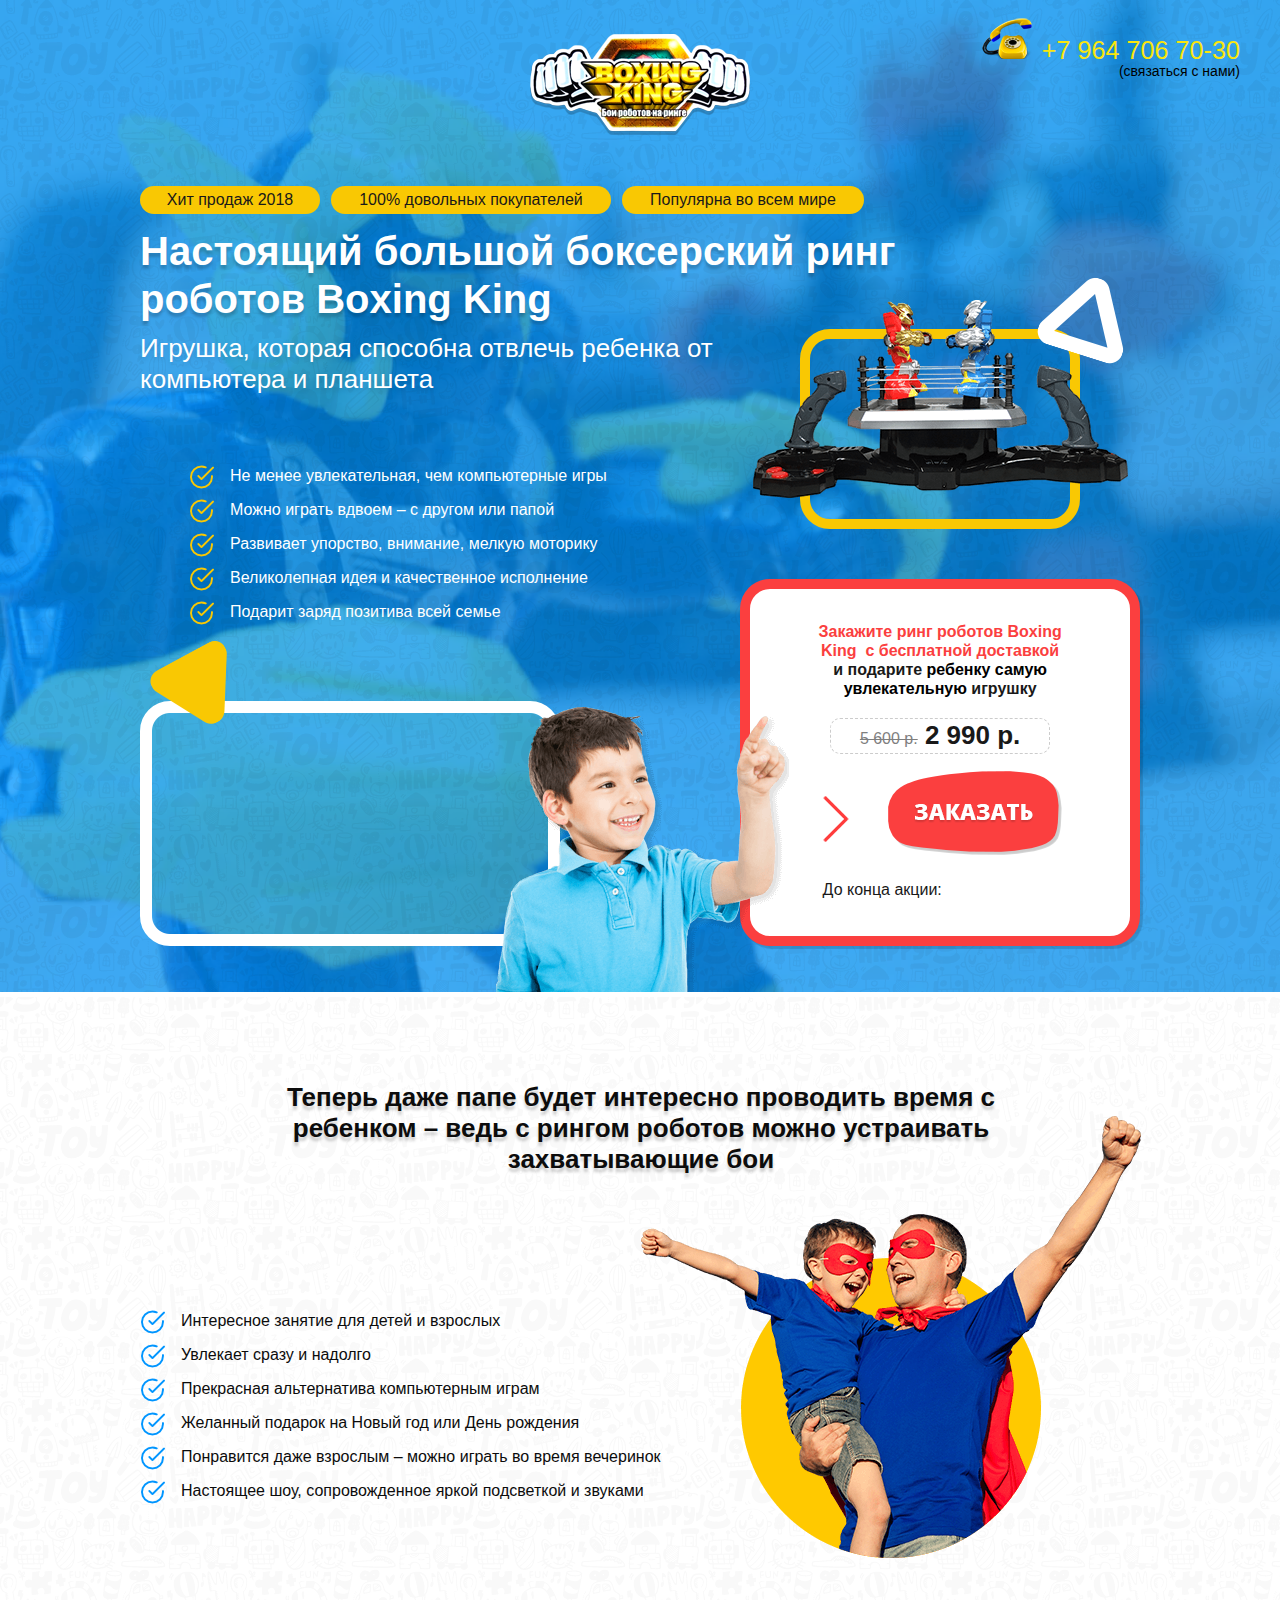
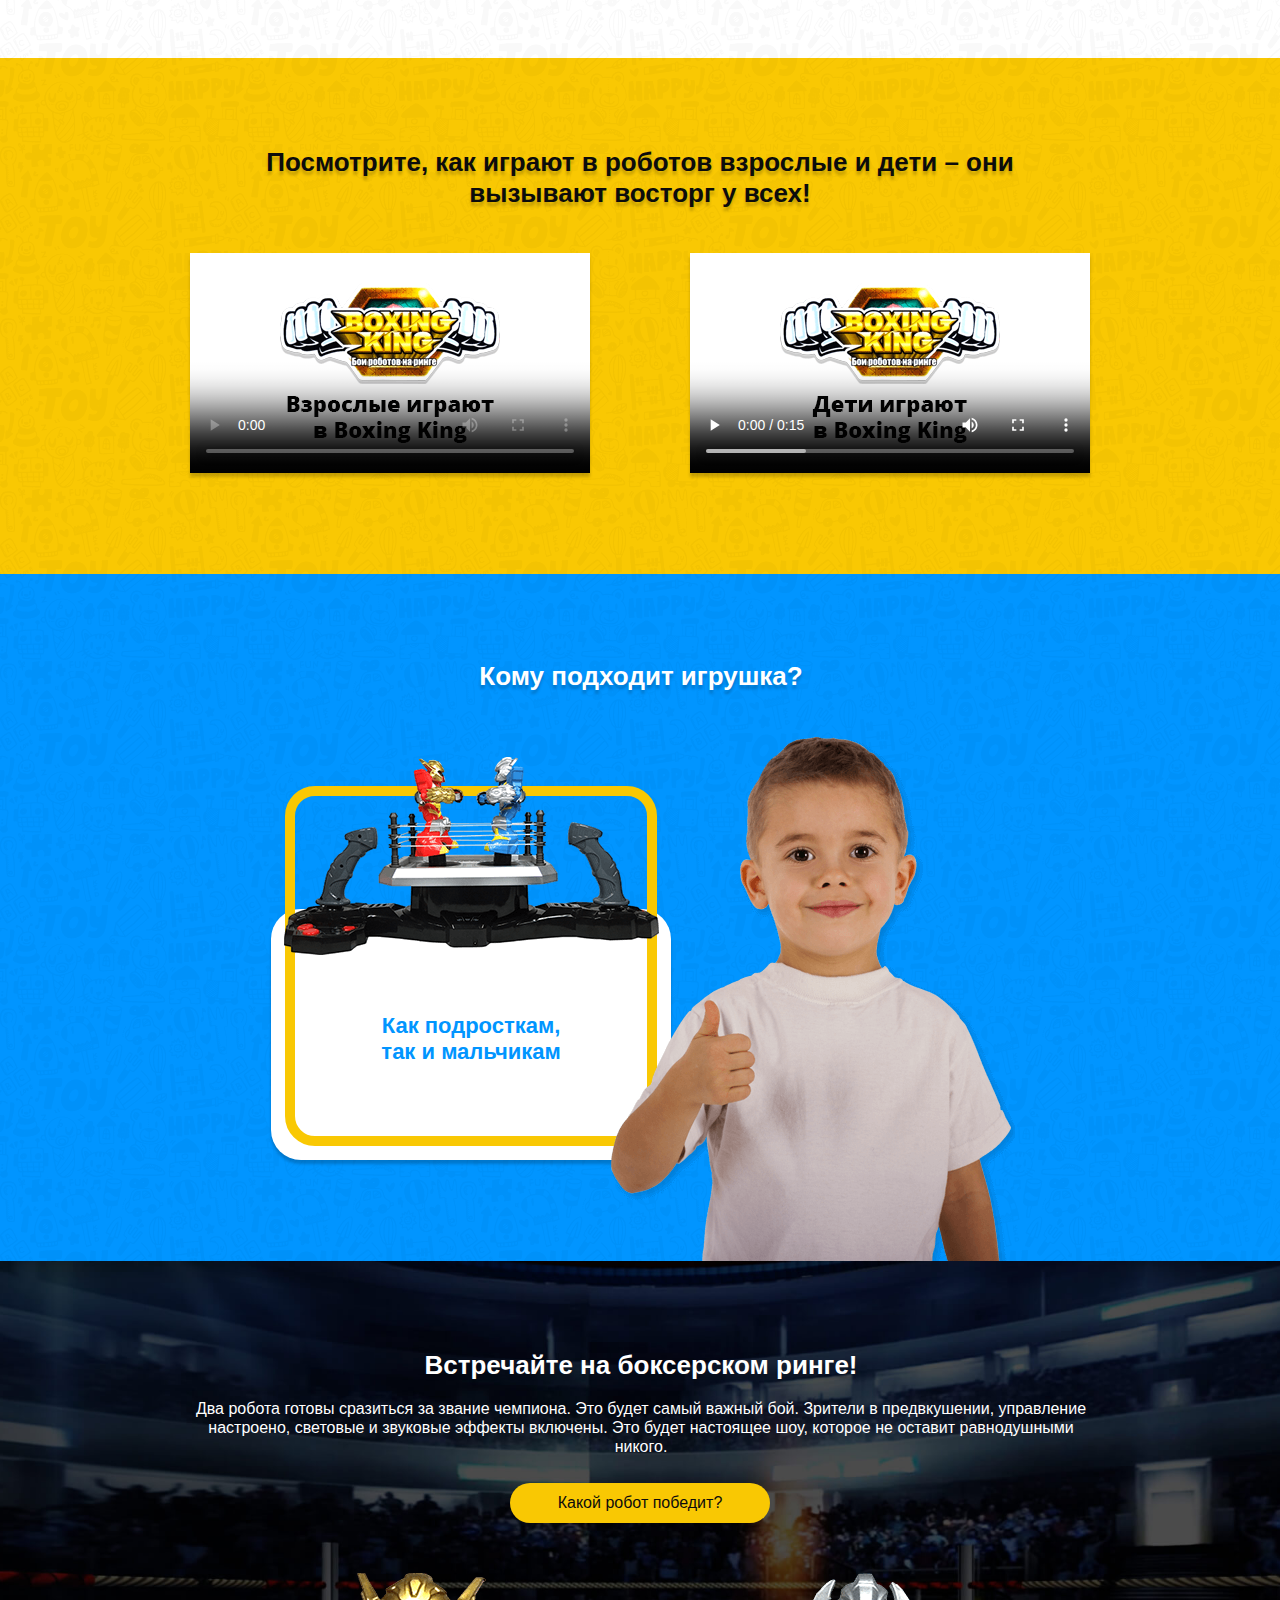
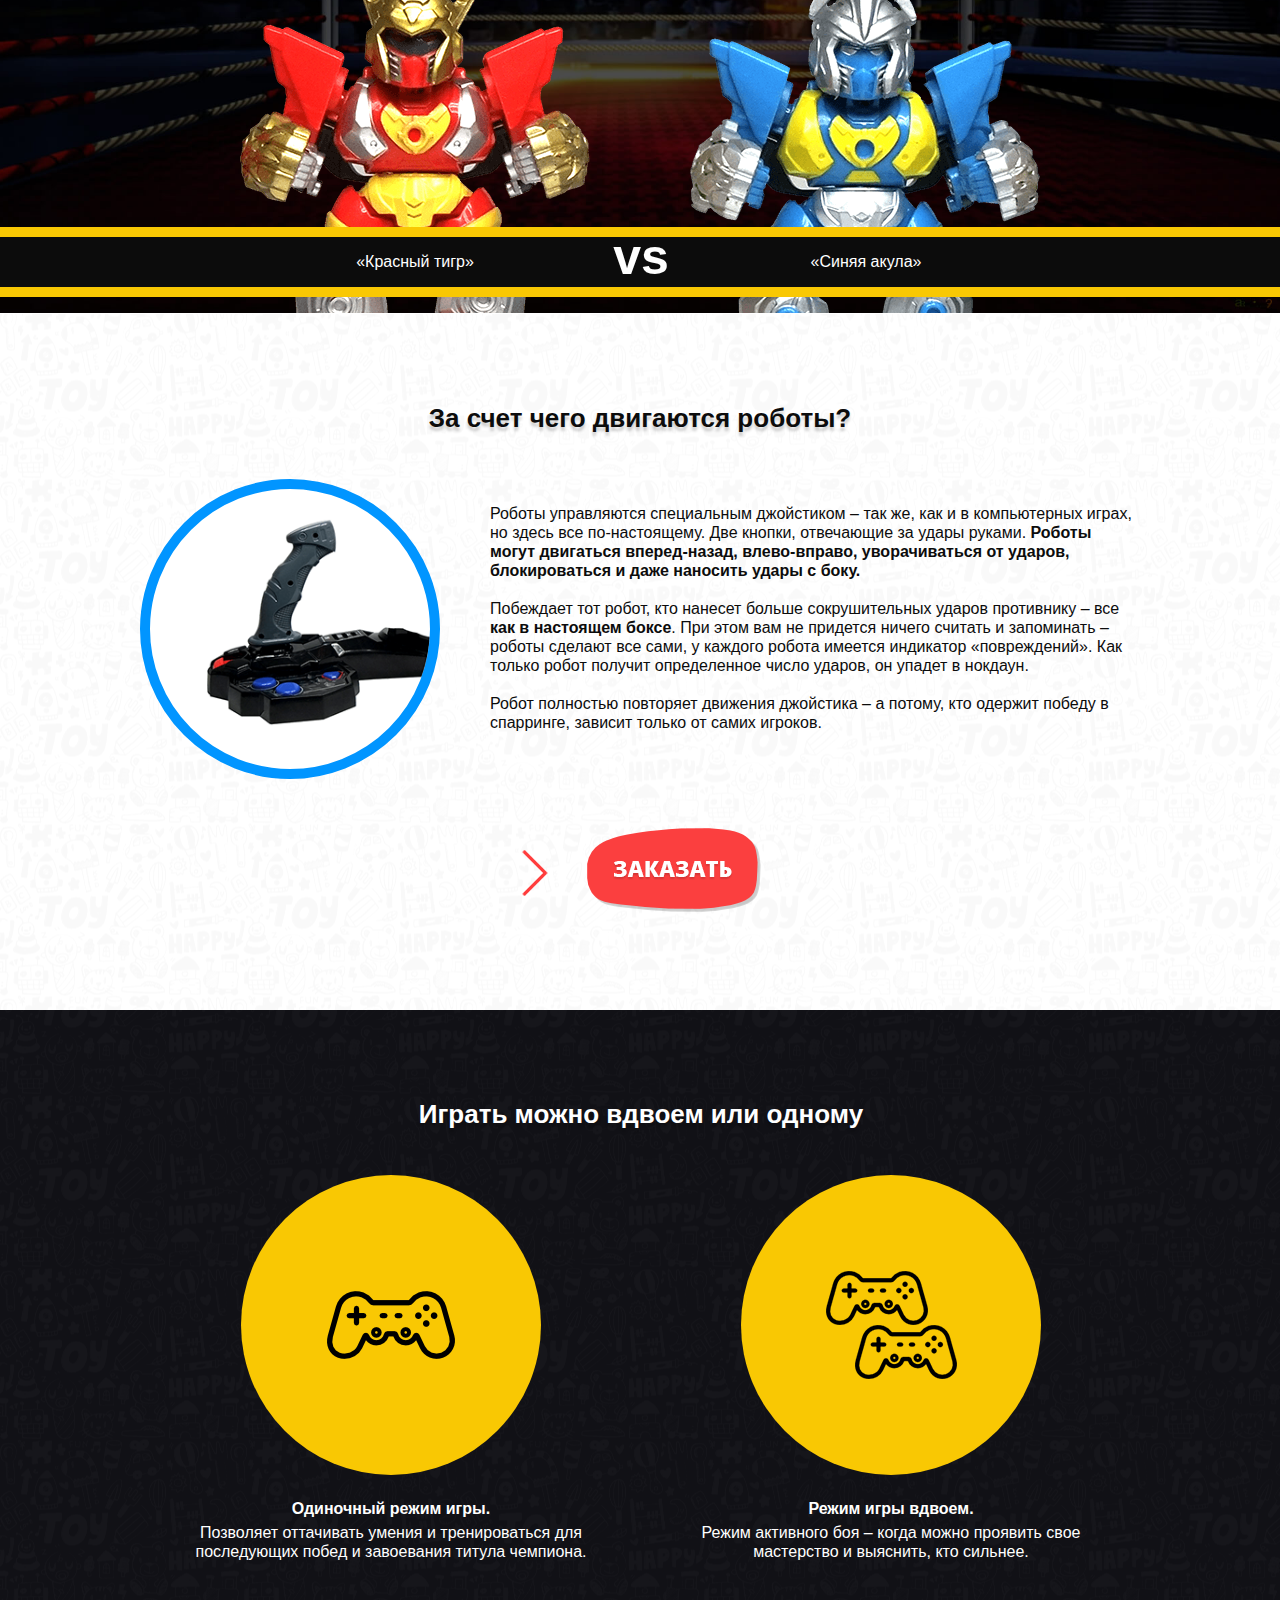
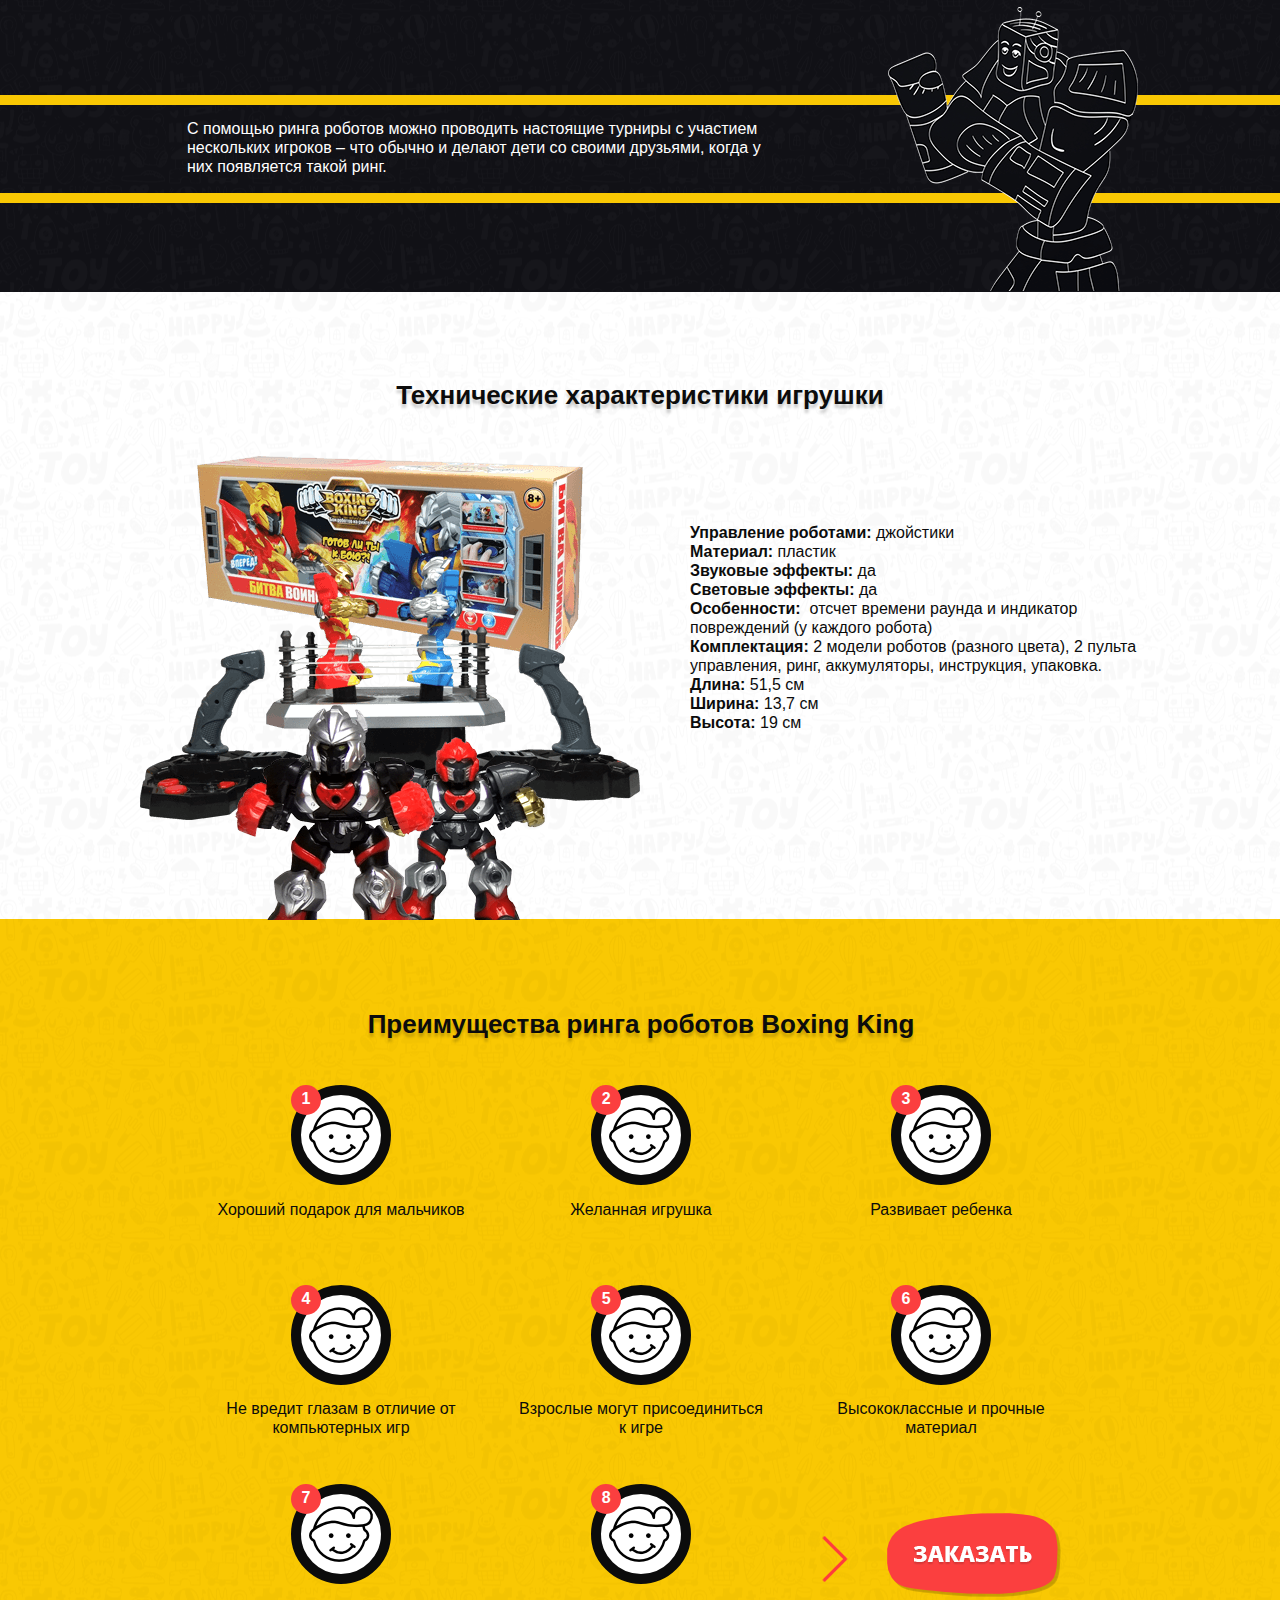
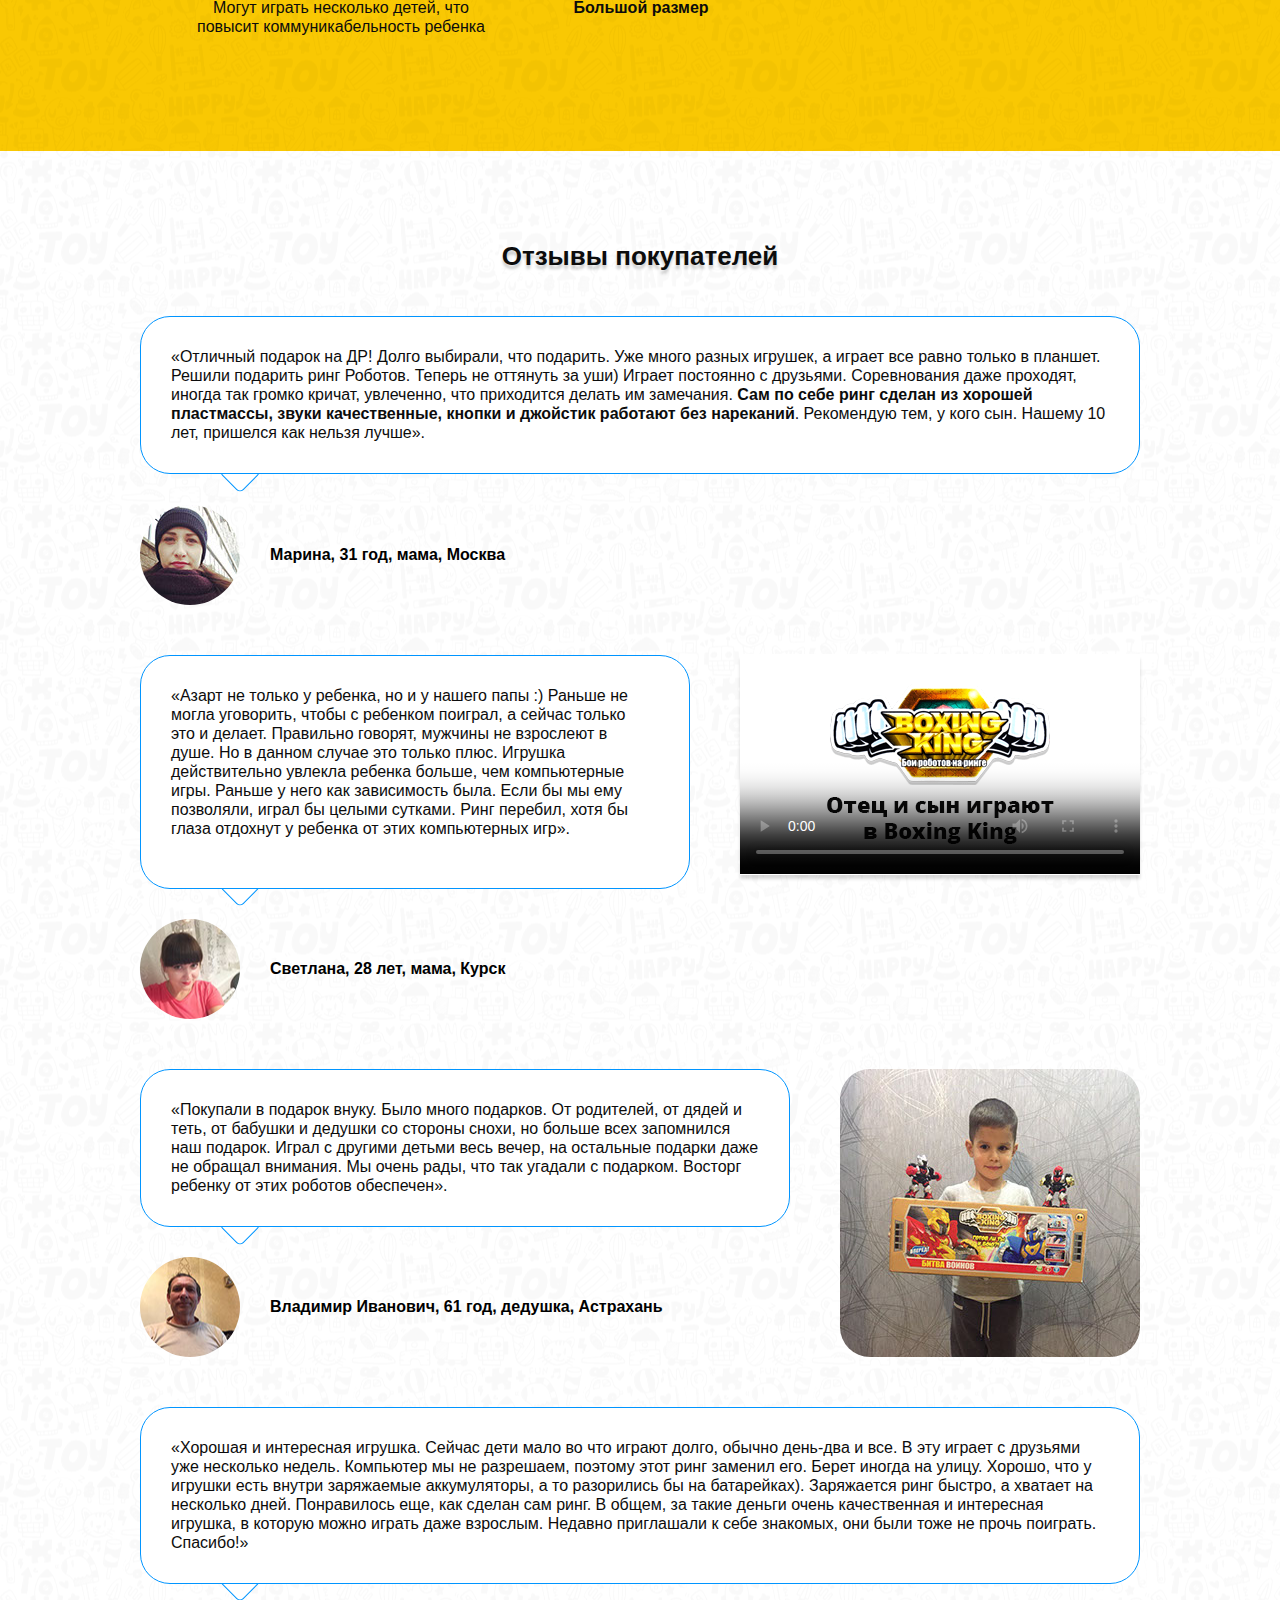
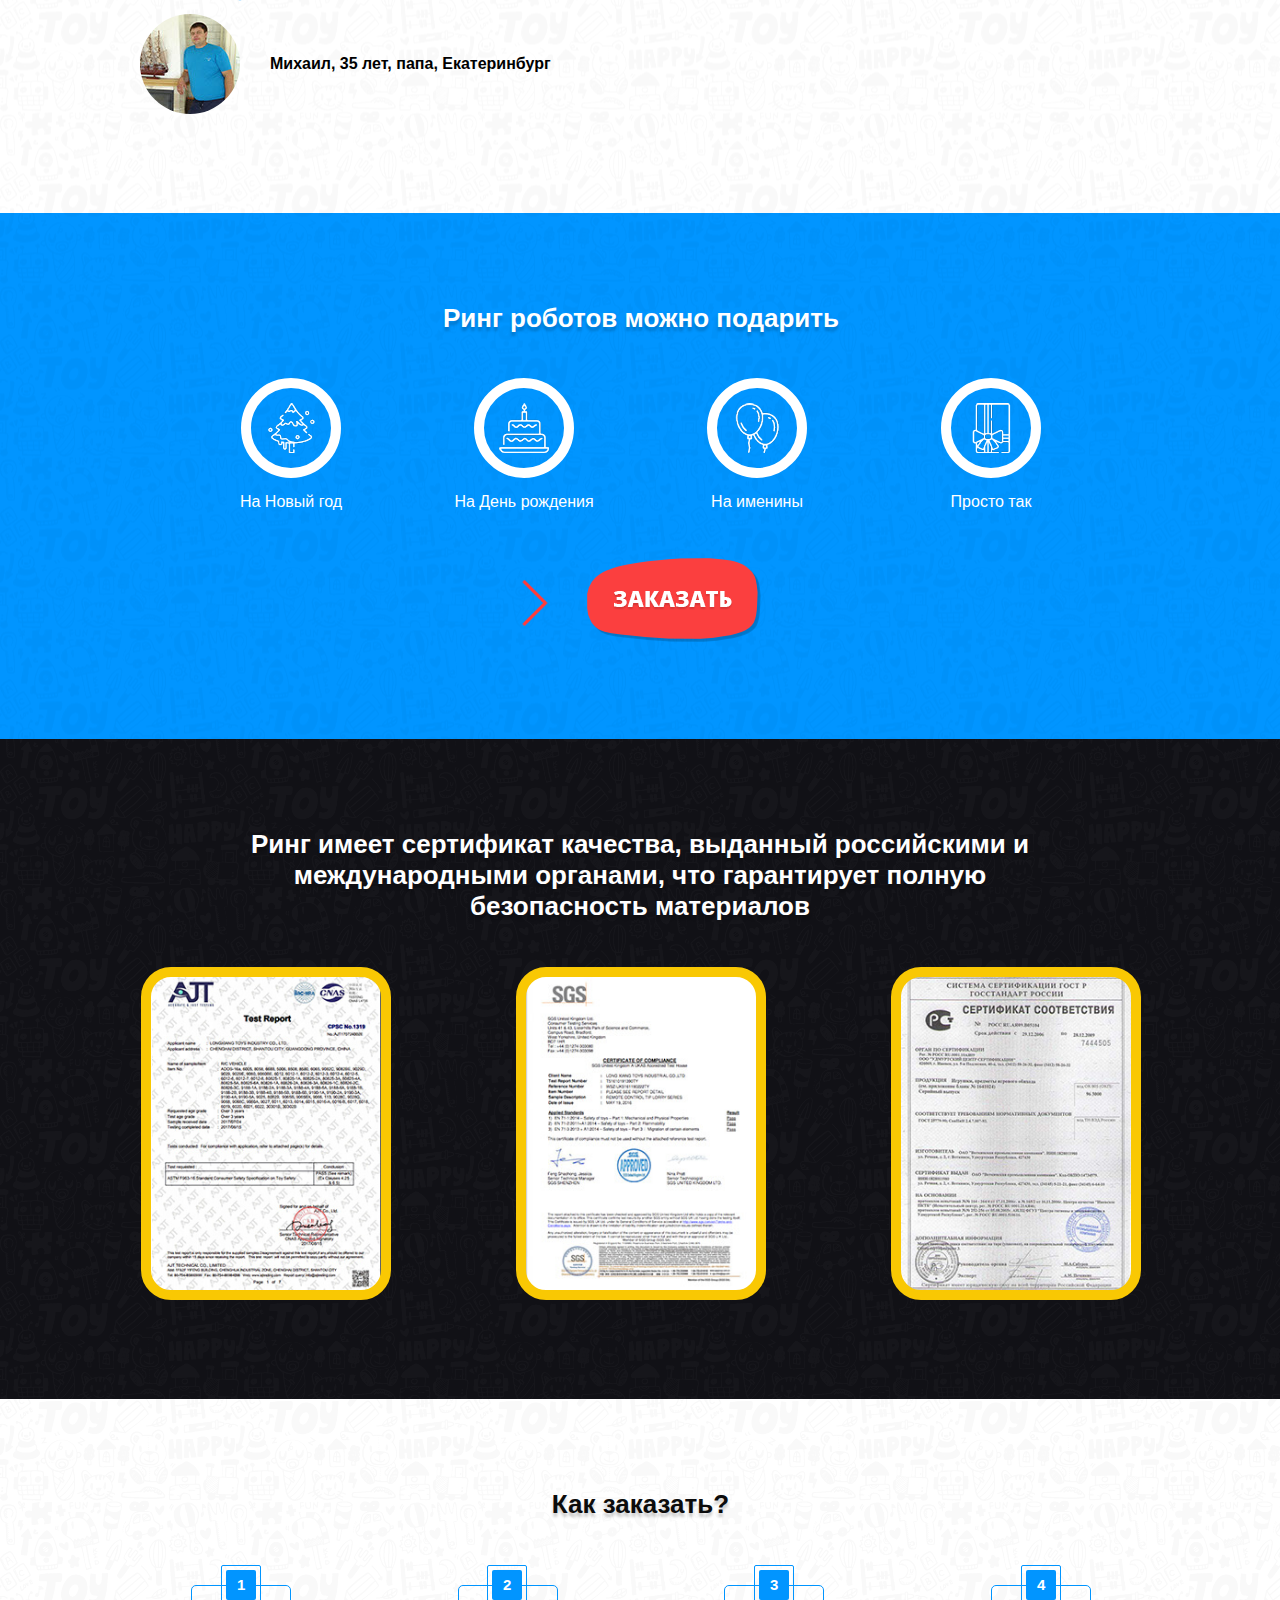
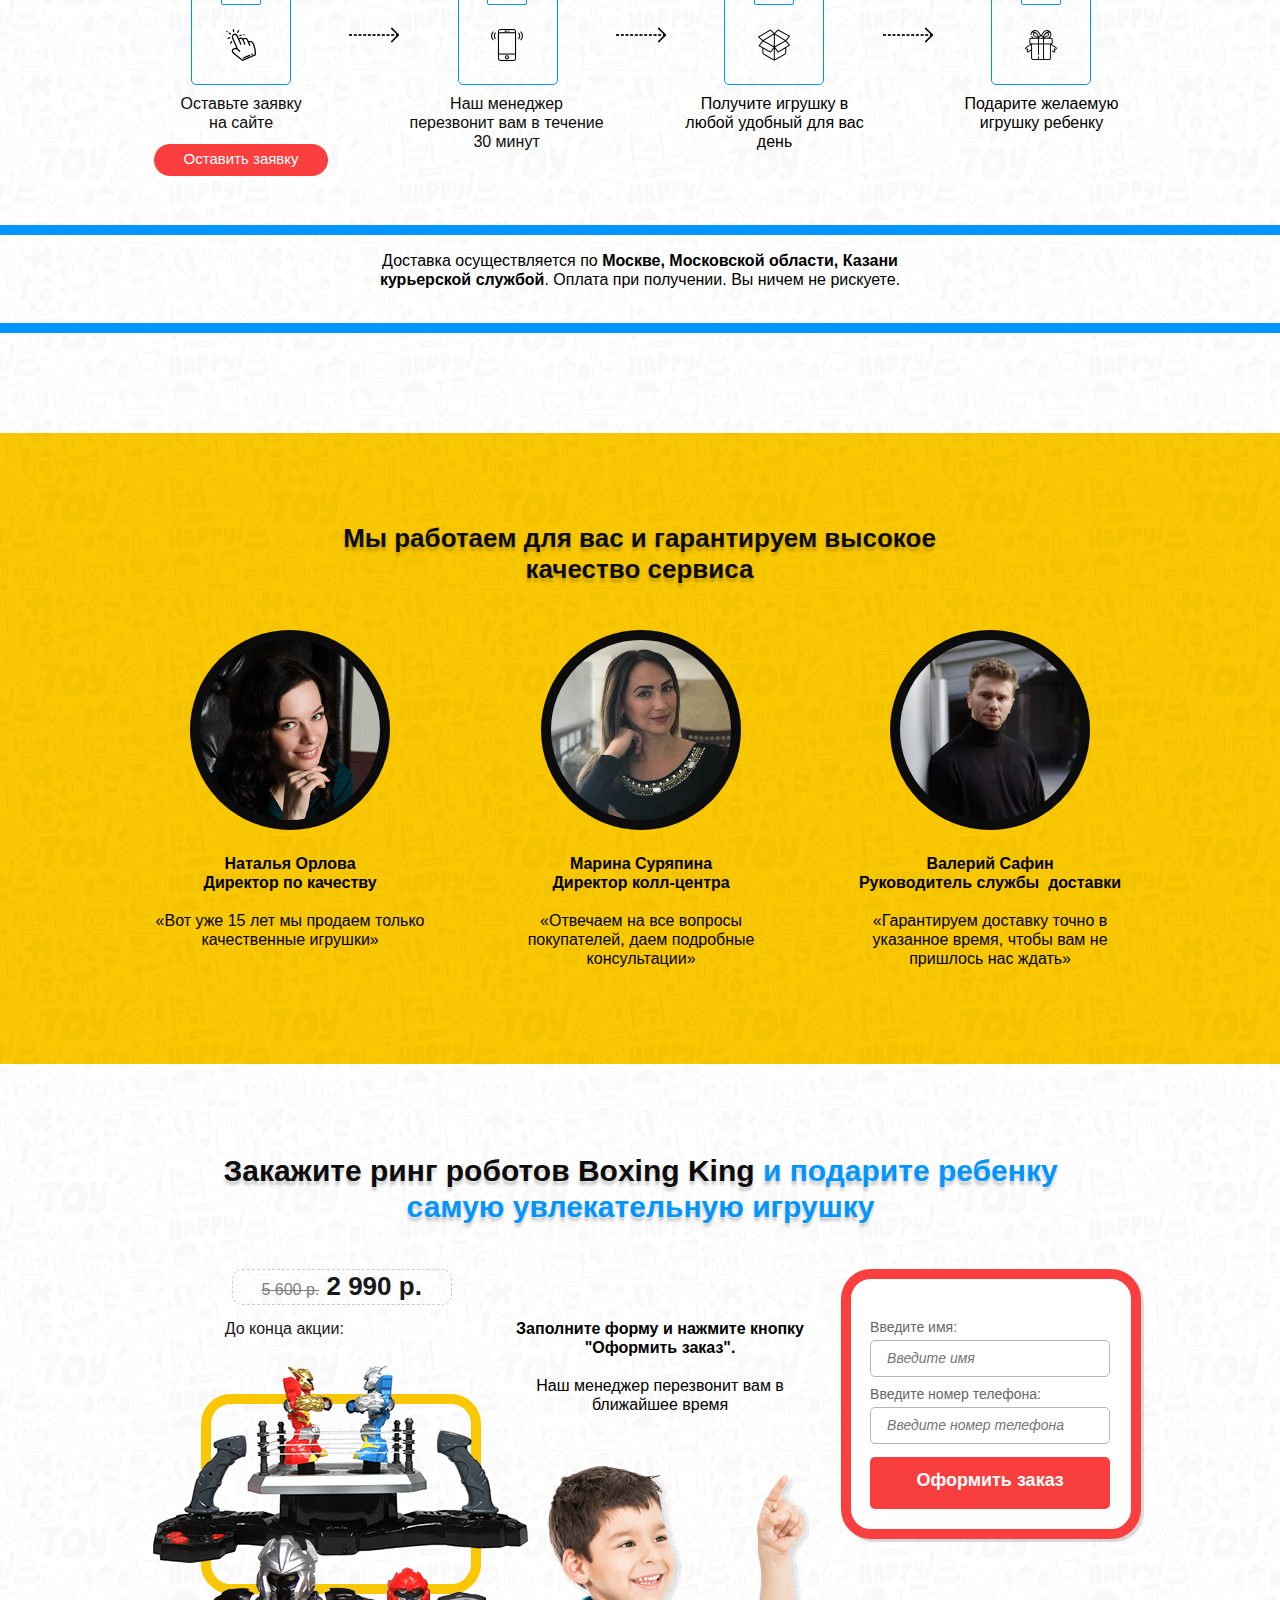
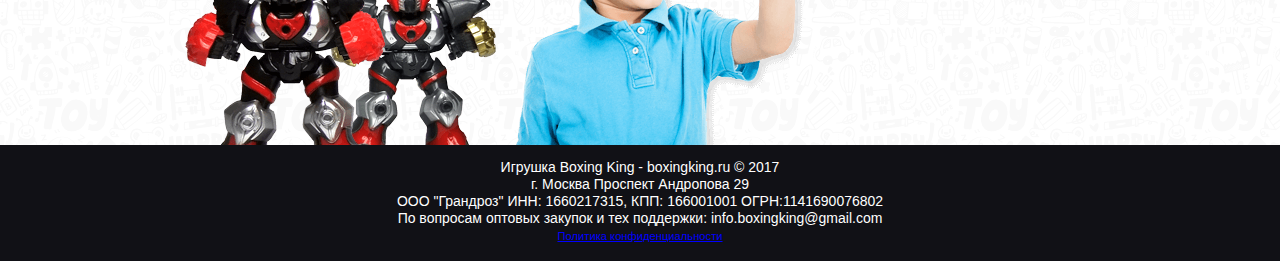
==== index.html @ b78a967f "last" ====
﻿<!DOCTYPE html>
<html class="nojs html css_verticalspacer" lang="ru-RU">
  
<!-- Mirrored from boxingking.ru/ by HTTrack Website Copier/3.x [XR&CO'2014], Thu, 01 Feb 2018 21:36:13 GMT -->
<head>
      <!— Facebook Pixel Code —>
<script>
!function(f,b,e,v,n,t,s)
{if(f.fbq)return;n=f.fbq=function(){n.callMethod?
n.callMethod.apply(n,arguments):n.queue.push(arguments)};
if(!f._fbq)f._fbq=n;n.push=n;n.loaded=!0;n.version='2.0';
n.queue=[];t=b.createElement(e);t.async=!0;
t.src=v;s=b.getElementsByTagName(e)[0];
s.parentNode.insertBefore(t,s)}(window, document,'script',
'https://connect.facebook.net/en_US/fbevents.js');
fbq('init', '395917614147175');
fbq('track', 'PageView');
</script>
<noscript><img height="1" width="1" style="display:none"
src="https://www.facebook.com/tr?id=395917614147175&amp;ev=PageVie.."
/></noscript>
<!— End Facebook Pixel Code —>
    
  <meta http-equiv="Content-type" content="text/html;charset=UTF-8"/>
  <meta name="generator" content="2018.0.0.379"/>
  <meta name="viewport" content="width=device-width, initial-scale=1.0"/>
  
  <script type="text/javascript">
   // Update the 'nojs'/'js' class on the html node
document.documentElement.className = document.documentElement.className.replace(/\bnojs\b/g, 'js');

// Check that all required assets are uploaded and up-to-date
if(typeof Muse == "undefined") window.Muse = {}; window.Muse.assets = {"required":["museutils.js", "museconfig.html", "jquery.musepolyfill.bgsize.html", "jquery.watch.html", "webpro.html", "jquery.museresponsive.html", "require.html", "index.css"], "outOfDate":[]};
</script>
  
  <link rel="shortcut icon" href="images/favicon.ico"/>
  <title>Игрушка Boxing King</title>
  <!-- CSS -->
  <link rel="stylesheet" type="text/css" href="css/site_globald9e6.css?crc=3926827416"/>
  <link rel="stylesheet" type="text/css" href="css/index69fc.css?crc=504098234" id="pagesheet"/>
  <!-- IE-only CSS -->
  <!--[if lt IE 9]>
  <link rel="stylesheet" type="text/css" href="css/iefonts_index.css?crc=4262625003"/>
  <link rel="stylesheet" type="text/css" href="css/nomq_index.css?crc=405385183" id="nomq_pagesheet"/>
  <![endif]-->
  <!-- Other scripts -->
  <script type="text/javascript">
   var __adobewebfontsappname__ = "muse";
</script>
  <!-- JS includes -->
  <script src="https://webfonts.creativecloud.com/open-sans:n4,n8,n7,i4:all.js" type="text/javascript"></script>
    <!--HTML Widget code-->
  
                <style>.js body {visibility: visible !important; } </style>  
				
 
            
<style>#u182-6,#u1093-6{border-style:dashed;}</style>

<style>#u182,#u1093{text-decoration:line-through;}</style>
<style type="text/css">#u4380.size_fluid_width_height iframe { position:absolute; left:0; top:0; }</style>
 </head>
 <body>




  <div class="breakpoint active" id="bp_infinity" data-min-width="1041"><!-- responsive breakpoint node -->
   <div class="clearfix borderbox" id="page"><!-- group -->
     
    <div class="clearfix grpelem shared_content" id="pu264" data-content-guid="pu264_content"><!-- column --> 
     <div class="size_fixed colelem" id="u264" data-sizePolicy="fixed" data-pintopage="page_fixedLeft"><!-- custom html -->
      
                <div></div>
            
     </div>
     <div class="size_fixed colelem" id="u269" data-sizePolicy="fixed" data-pintopage="page_fixedLeft"><!-- custom html -->
      

     </div>
     <div class="size_fixed colelem" id="u274" data-sizePolicy="fixed" data-pintopage="page_fixedLeft"><!-- custom html -->
      

     </div>
    </div>
    <div class="clearfix grpelem" id="ppu94"><!-- column -->
     <div class="clearfix colelem" id="pu94"><!-- group -->
      <div class="browser_width grpelem shared_content" id="u94-bw" data-content-guid="u94-bw_content">
       <div class="museBGSize" id="u94"><!-- simple frame --></div>
      </div>
      <div class="browser_width grpelem shared_content" id="u105-bw" data-content-guid="u105-bw_content">
       <div class="rgba-background" id="u105"><!-- simple frame --></div>
      </div>
      <div class="browser_width grpelem" id="u109-bw">
       <div id="u109"><!-- column -->
        <div class="clearfix" id="u109_align_to_page">
          <div style="width:100%;height:30px;z-index:1000;text-align:right;margin-top:-25px;"><img src="images/telefon1.png" style="text-align:left;margin-top:5px;width:50px;"/><span style="font-size:1.8em;color:#fae60c;margin-left:10px;">+7 964 706 70-30</span> <br>(связаться с нами)</div>
         <div class="museBGSize colelem shared_content" id="u137" data-sizePolicy="fixed" data-pintopage="page_fixedCenter" data-content-guid="u137_content"><!-- simple frame --></div>
          
         <div class="clearfix colelem shared_content" id="pu138-4" data-content-guid="pu138-4_content"><!-- group -->
          <div class="rounded-corners clearfix grpelem shared_content" id="u138-4" data-sizePolicy="fixed" data-pintopage="page_fixedCenter" data-content-guid="u138-4_content"><!-- content -->
           <p id="u138-2" class="shared_content" data-content-guid="u138-2_content">Хит продаж 2018</p>
          </div>
          <div class="rounded-corners clearfix grpelem shared_content" id="u139-4" data-sizePolicy="fixed" data-pintopage="page_fixedCenter" data-content-guid="u139-4_content"><!-- content -->
           <p id="u139-2" class="shared_content" data-content-guid="u139-2_content">100% довольных покупателей</p>
          </div>
          <div class="rounded-corners clearfix grpelem shared_content" id="u140-4" data-sizePolicy="fixed" data-pintopage="page_fixedCenter" data-content-guid="u140-4_content"><!-- content -->
           <p id="u140-2" class="shared_content" data-content-guid="u140-2_content">Популярна во всем мире</p>
          </div>
            
         </div>
         <div class="clearfix colelem shared_content" id="u141-4" data-sizePolicy="fixed" data-pintopage="page_fixedCenter" data-content-guid="u141-4_content"><!-- content -->
          <p id="u141-2">Настоящий большой боксерский ринг роботов Boxing King</p>
         </div>
         <div class="clearfix colelem" id="ppu136-4"><!-- group -->
          <div class="clearfix grpelem" id="pu136-4"><!-- column -->
           <div class="clearfix colelem" id="u136-4" data-sizePolicy="fixed" data-pintopage="page_fixedCenter" data-leftAdjustmentDoneBy="pu136-4"><!-- content -->
            <p id="u136-2" class="shared_content" data-content-guid="u136-2_content">Игрушка, которая способна отвлечь ребенка от компьютера и планшета</p>
           </div>
           <div class="clearfix colelem" id="ppu187"><!-- group -->
            <div class="clearfix grpelem shared_content" id="pu187" data-content-guid="pu187_content"><!-- column -->
             <div class="colelem" id="u187" data-sizePolicy="fixed" data-pintopage="page_fixedCenter" data-leftAdjustmentDoneBy="pu187"><!-- simple frame --></div>
             <div class="colelem" id="u188" data-sizePolicy="fixed" data-pintopage="page_fixedCenter" data-leftAdjustmentDoneBy="pu187"><!-- simple frame --></div>
             <div class="colelem" id="u189" data-sizePolicy="fixed" data-pintopage="page_fixedCenter" data-leftAdjustmentDoneBy="pu187"><!-- simple frame --></div>
             <div class="colelem" id="u190" data-sizePolicy="fixed" data-pintopage="page_fixedCenter" data-leftAdjustmentDoneBy="pu187"><!-- simple frame --></div>
             <div class="colelem" id="u191" data-sizePolicy="fixed" data-pintopage="page_fixedCenter" data-leftAdjustmentDoneBy="pu187"><!-- simple frame --></div>
            </div>
            <div class="clearfix grpelem" id="u179-12" data-sizePolicy="fixed" data-pintopage="page_fixedCenter" data-leftAdjustmentDoneBy="ppu187"><!-- content -->
             <p class="shared_content" data-content-guid="u179-12_0_content">Не менее увлекательная, чем компьютерные игры</p>
             <p id="u179-4" class="shared_content" data-content-guid="u179-4_content">Можно играть вдвоем – с другом или папой</p>
             <p id="u179-6" class="shared_content" data-content-guid="u179-6_content">Развивает упорство, внимание, мелкую моторику</p>
             <p id="u179-8" class="shared_content" data-content-guid="u179-8_content">Великолепная идея и качественное исполнение</p>
             <p id="u179-10" class="shared_content" data-content-guid="u179-10_content">Подарит заряд позитива всей семье</p>
            </div>
           </div>
           <div class="clearfix colelem" id="pu4380"><!-- group -->
            <div class="size_fixed grpelem" id="u4380" data-sizePolicy="fixed" data-pintopage="page_fixedCenter" data-leftAdjustmentDoneBy="pu4380"><!-- custom html -->
             <span class="shared_content" data-content-guid="u4380_0_content"> 
<iframe class="actAsDiv" style="width:100%;height:100%;" src="http://www.youtube.com/embed/IhpokLIfnPU?autoplay=1&amp;loop=1&amp;playlist=IhpokLIfnPU&amp;showinfo=0&amp;theme=dark&amp;color=red&amp;controls=0&amp;modestbranding=0&amp;start=0&amp;fs=0&amp;iv_load_policy=3&amp;wmode=transparent&amp;rel=0" frameborder="0" allowfullscreen></iframe>
</span>
            </div>
            <div class="rounded-corners grpelem" id="u280" data-sizePolicy="fixed" data-pintopage="page_fixedCenter" data-leftAdjustmentDoneBy="pu4380"><!-- simple frame --></div>
            <div class="grpelem" id="u1174" data-sizePolicy="fixed" data-pintopage="page_fixedCenter" data-leftAdjustmentDoneBy="pu4380"><!-- simple frame --></div>
           </div>
          </div>
          <div class="clearfix grpelem" id="pu142"><!-- column -->
           <div class="rounded-corners clearfix colelem shared_content" id="u142" data-content-guid="u142_content1"><!-- group -->
            <div class="museBGSize clearfix grpelem" id="u143"><!-- group -->
             <div class="grpelem" id="u1163" data-sizePolicy="fixed" data-pintopage="page_fixedCenter"><!-- simple frame --></div>
            </div>
           </div>
           <div class="shadow rounded-corners clearfix colelem shared_content" id="u180" data-content-guid="u180_content"><!-- column -->
            <div class="position_content" id="u180_position_content">
             <div class="clearfix colelem shared_content" id="u183-12" data-sizePolicy="fixed" data-pintopage="page_fixedCenter" data-content-guid="u183-12_content"><!-- content -->
              <p id="u183-2">Закажите ринг роботов Boxing</p>
              <p id="u183-4"><span id="u183-3">King&nbsp; с бесплатной доставкой</span></p>
              <p id="u183-7"><span id="u183-5">и подарите </span>ребенку самую</p>
              <p id="u183-10">увлекательную <span id="u183-9">игрушку</span></p>
             </div>
             <div class="rounded-corners clearfix colelem shared_content" id="u182-6" data-sizePolicy="fixed" data-pintopage="page_fixedCenter" data-content-guid="u182-6_content"><!-- content -->
              <p id="u182-4"><span id="u182">5 600 р.</span><span id="u182-2"> </span><span id="u182-3">2 990 р.</span></p>
             </div>
             <div class="colelem shared_content" id="u184" data-sizePolicy="fixed" data-pintopage="page_fixedCenter" data-content-guid="u184_content"><!-- simple frame --></div>
             <div class="clearfix colelem shared_content" id="pu185-4" data-content-guid="pu185-4_content"><!-- group -->
              <div class="clearfix grpelem" id="u185-4" data-sizePolicy="fixed" data-pintopage="page_fixedCenter" data-leftAdjustmentDoneBy="pu185-4"><!-- content -->
               <p>До конца акции:</p>
              </div>
              <div class="grpelem" id="u186"><!-- custom html -->
               <script src="http://megatimer.ru/s/1d472db7b60bd74ae6089d9b06ceb036.js"></script>
              </div>
             </div>
            </div>
           </div>
          </div>
         </div>
        </div>
       </div>
      </div>
      <a class="nonblock nontext anim_swing transition grpelem shared_content" id="u181" href="#scroll-order" data-sizePolicy="fixed" data-pintopage="page_fixedCenter" data-content-guid="u181_content"><!-- state-based BG images --></a>
      <div class="grpelem" id="u253" data-sizePolicy="fixed" data-pintopage="page_fixedCenter"><!-- rasterized frame --></div>
     </div>
     <div class="browser_width colelem" id="u309-bw">
      <div id="u309"><!-- simple frame --></div>
     </div>
     <div class="clearfix colelem" id="pu433"><!-- group -->
      <div class="browser_width grpelem shared_content" id="u433-bw" data-content-guid="u433-bw_content">
       <div id="u433"><!-- simple frame --></div>
      </div>
      <div class="browser_width grpelem shared_content" id="u389-bw" data-content-guid="u389-bw_content">
       <div id="u389"><!-- simple frame --></div>
      </div>
      <div class="browser_width grpelem" id="u312-bw">
       <div id="u312"><!-- group -->
        <div class="clearfix" id="u312_align_to_page">
         <div class="clearfix grpelem shared_content" id="pu318" data-content-guid="pu318_content"><!-- column -->
          <div class="colelem" id="u318" data-sizePolicy="fixed" data-pintopage="page_fixedCenter" data-leftAdjustmentDoneBy="pu318"><!-- simple frame --></div>
          <div class="colelem" id="u319" data-sizePolicy="fixed" data-pintopage="page_fixedCenter" data-leftAdjustmentDoneBy="pu318"><!-- simple frame --></div>
          <div class="colelem" id="u320" data-sizePolicy="fixed" data-pintopage="page_fixedCenter" data-leftAdjustmentDoneBy="pu318"><!-- simple frame --></div>
          <div class="colelem" id="u321" data-sizePolicy="fixed" data-pintopage="page_fixedCenter" data-leftAdjustmentDoneBy="pu318"><!-- simple frame --></div>
          <div class="colelem" id="u322" data-sizePolicy="fixed" data-pintopage="page_fixedCenter" data-leftAdjustmentDoneBy="pu318"><!-- simple frame --></div>
          <div class="colelem" id="u323" data-sizePolicy="fixed" data-pintopage="page_fixedCenter" data-leftAdjustmentDoneBy="pu318"><!-- simple frame --></div>
         </div>
         <div class="clearfix grpelem" id="ppu315-4"><!-- column -->
          <div class="clearfix colelem" id="pu315-4"><!-- group -->
           <div class="clearfix grpelem" id="u315-4" data-sizePolicy="fixed" data-pintopage="page_fixedCenter" data-leftAdjustmentDoneBy="pu315-4"><!-- content -->
            <p id="u315-2" class="shared_content" data-content-guid="u315-2_content">Теперь даже папе будет интересно проводить время с ребенком – ведь с рингом роботов можно устраивать захватывающие бои</p>
           </div>
           <div class="museBGSize grpelem" id="u316" data-sizePolicy="fixed" data-pintopage="page_fixedCenter" data-leftAdjustmentDoneBy="pu315-4"><!-- simple frame --></div>
           <div class="clearfix grpelem" id="u317-14" data-sizePolicy="fixed" data-pintopage="page_fixedCenter" data-leftAdjustmentDoneBy="pu315-4"><!-- content -->
            <p class="shared_content" data-content-guid="u317-14_0_content">Интересное занятие для детей и взрослых</p>
            <p id="u317-4" class="shared_content" data-content-guid="u317-4_content">Увлекает сразу и надолго</p>
            <p id="u317-6" class="shared_content" data-content-guid="u317-6_content">Прекрасная альтернатива компьютерным играм</p>
            <p id="u317-8" class="shared_content" data-content-guid="u317-8_content">Желанный подарок на Новый год или День рождения</p>
            <p id="u317-10" class="shared_content" data-content-guid="u317-10_content">Понравится даже взрослым – можно играть во время вечеринок</p>
            <p id="u317-12" class="shared_content" data-content-guid="u317-12_content">Настоящее шоу, сопровожденное яркой подсветкой и звуками</p>
           </div>
          </div>
          <div class="clearfix colelem" id="u362-4" data-sizePolicy="fixed" data-pintopage="page_fixedCenter" data-leftAdjustmentDoneBy="ppu315-4"><!-- content -->
           <p id="u362-2" class="shared_content" data-content-guid="u362-2_content">Посмотрите, как играют в роботов взрослые и дети – они вызывают восторг у всех!</p>
          </div>
          <div class="clearfix colelem shared_content" id="pu360" data-content-guid="pu360_content"><!-- group -->
           <div class="shadow clearfix grpelem shared_content" id="u360" data-content-guid="u360_content"><!-- group -->
            <div class="size_fixed grpelem" id="u398" data-sizePolicy="fixed" data-pintopage="page_fixedCenter"><!-- custom html -->
             
<video width="100%" height="100%" title="Video tooltip on hover." poster="images/preview-video1.png" controls       >
  <source src="video/vsroslie.mp4" type="video/mp4">
  <source src="Add%20File.html" type="video/ogg">
  <source src="Add%20File.html" type="video/webm">
</video>

            </div>
           </div>
           <div class="shadow clearfix grpelem shared_content" id="u361" data-content-guid="u361_content"><!-- group -->
            <div class="size_fixed grpelem" id="u415" data-sizePolicy="fixed" data-pintopage="page_fixedCenter"><!-- custom html -->
             
<video width="100%" height="100%" title="Video tooltip on hover." poster="images/preview-video2.png" controls       >
  <source src="video/deti.mp4" type="video/mp4">
  <source src="Add%20File.html" type="video/ogg">
  <source src="Add%20File.html" type="video/webm">
</video>

            </div>
           </div>
          </div>
          <div class="clearfix colelem" id="u439-4" data-sizePolicy="fixed" data-pintopage="page_fixedCenter" data-leftAdjustmentDoneBy="ppu315-4"><!-- content -->
           <p id="u439-2" class="shared_content" data-content-guid="u439-2_content">Кому подходит игрушка?</p>
          </div>
          <div class="clearfix colelem" id="pu440-6"><!-- group -->
           <div class="shadow rounded-corners clearfix grpelem" id="u440-6" data-sizePolicy="fixed" data-pintopage="page_fixedCenter" data-leftAdjustmentDoneBy="pu440-6"><!-- content -->
            <p id="u440-2" class="shared_content" data-content-guid="u440-2_content">Как подросткам,</p>
            <p id="u440-4" class="shared_content" data-content-guid="u440-4_content">так и мальчикам</p>
           </div>
           <div class="rounded-corners clearfix grpelem shared_content" id="u441" data-content-guid="u441_content"><!-- group -->
            <div class="museBGSize grpelem" id="u442" data-sizePolicy="fixed" data-pintopage="page_fixedCenter"><!-- simple frame --></div>
           </div>
           <div class="grpelem" id="u443" data-sizePolicy="fixed" data-pintopage="page_fixedCenter" data-leftAdjustmentDoneBy="pu440-6"><!-- rasterized frame --></div>
          </div>
         </div>
        </div>
       </div>
      </div>
     </div>
     <div class="clearfix colelem shared_content" id="pu468" data-content-guid="pu468_content"><!-- group --><a name=ring></a>
      <div class="browser_width grpelem" id="u468-bw">
       <div class="museBGSize" id="u468"><!-- column -->
        <div class="clearfix" id="u468_align_to_page">
         <div class="position_content" id="u468_position_content">
          <div class="clearfix colelem shared_content" id="u469-4" data-sizePolicy="fixed" data-pintopage="page_fixedCenter" data-content-guid="u469-4_content"><!-- content -->
           <p id="u469-2">Встречайте на боксерском ринге!</p>
          </div>
          <div class="clearfix colelem shared_content" id="u470-4" data-sizePolicy="fixed" data-pintopage="page_fixedCenter" data-content-guid="u470-4_content"><!-- content -->
           <p>Два робота готовы сразиться за звание чемпиона. Это будет самый важный бой. Зрители в предвкушении, управление настроено, световые и звуковые эффекты включены. Это будет настоящее шоу, которое не оставит равнодушными никого.</p>
          </div>
          <div class="rounded-corners clearfix colelem shared_content" id="u471-4" data-sizePolicy="fixed" data-pintopage="page_fixedCenter" data-content-guid="u471-4_content"><!-- content -->
           <p id="u471-2">Какой робот победит?</p>
          </div>
          <div class="clearfix colelem shared_content" id="pu472" data-content-guid="pu472_content"><!-- group -->
           <div class="museBGSize grpelem" id="u472" data-sizePolicy="fixed" data-pintopage="page_fixedCenter"><!-- simple frame --></div>
           <div class="museBGSize grpelem" id="u473" data-sizePolicy="fixed" data-pintopage="page_fixedCenter"><!-- simple frame --></div>
          </div>
         </div>
        </div>
       </div>
      </div>
      <div class="browser_width grpelem shared_content" id="u474-bw" data-content-guid="u474-bw_content">
       <div id="u474"><!-- group -->
        <div class="clearfix" id="u474_align_to_page">
         <div class="clearfix grpelem shared_content" id="u475-4" data-sizePolicy="fixed" data-pintopage="page_fixedCenter" data-content-guid="u475-4_content"><!-- content -->
          <p>«Красный тигр»</p>
         </div>
         <div class="clearfix grpelem shared_content" id="u477-4" data-sizePolicy="fixed" data-pintopage="page_fixedCenter" data-content-guid="u477-4_content"><!-- content -->
          <p>vs</p>
         </div>
         <div class="clearfix grpelem shared_content" id="u476-4" data-sizePolicy="fixed" data-pintopage="page_fixedCenter" data-content-guid="u476-4_content"><!-- content -->
          <p>«Синяя акула»</p>
         </div>
        </div>
       </div>
      </div>
     </div>
     <div class="clearfix colelem shared_content" id="pu540" data-content-guid="pu540_content"><!-- group -->
      <div class="browser_width grpelem" id="u540-bw">
       <div id="u540"><!-- column -->
        <div class="clearfix" id="u540_align_to_page">
         <div class="clearfix colelem shared_content" id="u522-4" data-sizePolicy="fixed" data-pintopage="page_fixedCenter" data-content-guid="u522-4_content"><!-- content -->
          <p id="u522-2">За счет чего двигаются роботы?</p>
         </div>
         <div class="clearfix colelem" id="pu523"><!-- group -->
          <div class="museBGSize rounded-corners grpelem shared_content" id="u523" data-sizePolicy="fixed" data-pintopage="page_fixedCenter" data-content-guid="u523_content"><!-- simple frame --></div>
          <div class="clearfix grpelem shared_content" id="u524-13" data-sizePolicy="fixed" data-pintopage="page_fixedCenter" data-content-guid="u524-13_content"><!-- content -->
           <p>Роботы управляются специальным джойстиком – так же, как и в компьютерных играх, но здесь все по-настоящему. Две кнопки, отвечающие за удары руками. <span id="u524-2">Роботы могут двигаться вперед-назад, влево-вправо, уворачиваться от ударов, блокироваться и даже наносить удары с боку.</span></p>
           <p>&nbsp;</p>
           <p>Побеждает тот робот, кто нанесет больше сокрушительных ударов противнику – все <span id="u524-6">как в настоящем боксе</span>. При этом вам не придется ничего считать и запоминать – роботы сделают все сами, у каждого робота имеется индикатор «повреждений». Как только робот получит определенное число ударов, он упадет в нокдаун.</p>
           <p>&nbsp;</p>
           <p>Робот полностью повторяет движения джойстика – а потому, кто одержит победу в спарринге, зависит только от самих игроков.</p>
          </div>
         </div>
         <div class="colelem shared_content" id="u1194" data-sizePolicy="fixed" data-pintopage="page_fixedCenter" data-content-guid="u1194_content"><!-- simple frame --></div>
        </div>
       </div>
      </div>
      <a class="nonblock nontext anim_swing transition grpelem shared_content" id="u1193" href="#scroll-order" data-sizePolicy="fixed" data-pintopage="page_fixedCenter" data-content-guid="u1193_content"><!-- state-based BG images --></a>
     </div>
     <div class="clearfix colelem shared_content" id="pu546" data-content-guid="pu546_content"><!-- group -->
      <div class="browser_width grpelem shared_content" id="u546-bw" data-content-guid="u546-bw_content">
       <div id="u546"><!-- simple frame --></div>
      </div>
      <div class="browser_width grpelem" id="u606-bw">
       <div id="u606"><!-- column -->
        <div class="clearfix" id="u606_align_to_page">
         <div class="clearfix colelem shared_content" id="u549-4" data-sizePolicy="fixed" data-pintopage="page_fixedCenter" data-content-guid="u549-4_content"><!-- content -->
          <p id="u549-2">Играть можно вдвоем или одному</p>
         </div>
         <div class="clearfix colelem" id="pu548"><!-- group -->
          <div class="rounded-corners grpelem shared_content" id="u548" data-sizePolicy="fixed" data-pintopage="page_fixedCenter" data-content-guid="u548_content"><!-- simple frame --></div>
          <div class="rounded-corners grpelem shared_content" id="u547" data-sizePolicy="fixed" data-pintopage="page_fixedCenter" data-content-guid="u547_content"><!-- simple frame --></div>
         </div>
         <div class="clearfix colelem" id="pu550-6"><!-- group -->
          <div class="clearfix grpelem shared_content" id="u550-6" data-sizePolicy="fixed" data-pintopage="page_fixedCenter" data-content-guid="u550-6_content"><!-- content -->
           <p id="u550-2">Одиночный режим игры.</p>
           <p id="u550-4">Позволяет оттачивать умения и тренироваться для последующих побед и завоевания титула чемпиона.</p>
          </div>
          <div class="clearfix grpelem shared_content" id="u551-6" data-sizePolicy="fixed" data-pintopage="page_fixedCenter" data-content-guid="u551-6_content"><!-- content -->
           <p id="u551-2">Режим игры вдвоем.</p>
           <p id="u551-4">Режим активного боя – когда можно проявить свое мастерство и выяснить, кто сильнее.</p>
          </div>
         </div>
        </div>
       </div>
      </div>
      <div class="browser_width grpelem shared_content" id="u552-bw" data-content-guid="u552-bw_content">
       <div id="u552"><!-- group -->
        <div class="clearfix" id="u552_align_to_page">
         <div class="clearfix grpelem" id="u553-4" data-sizePolicy="fixed" data-pintopage="page_fixedCenter"><!-- content -->
          <p>С помощью ринга роботов можно проводить настоящие турниры с участием нескольких игроков – что обычно и делают дети со своими друзьями, когда у них появляется такой ринг.</p>
         </div>
        </div>
       </div>
      </div>
      <div class="museBGSize grpelem shared_content" id="u554" data-sizePolicy="fixed" data-pintopage="page_fixedCenter" data-content-guid="u554_content"><!-- simple frame --></div>
     </div>
     <div class="clearfix colelem" id="pu812"><!-- group -->
      <div class="browser_width grpelem shared_content" id="u812-bw" data-content-guid="u812-bw_content">
       <div id="u812"><!-- simple frame --></div>
      </div>
      <div class="browser_width grpelem shared_content" id="u640-bw" data-content-guid="u640-bw_content">
       <div id="u640"><!-- simple frame --></div>
      </div>
      <div class="browser_width grpelem" id="u634-bw">
       <div id="u634"><!-- column --><a name=tehno></a>
        <div class="clearfix" id="u634_align_to_page">
         <div class="clearfix colelem shared_content" id="u617-4" data-sizePolicy="fixed" data-pintopage="page_fixedCenter" data-content-guid="u617-4_content"><!-- content -->
          <p id="u617-2">Технические характеристики игрушки</p>
         </div>
         <div class="clearfix colelem" id="pu619-29"><!-- group -->
          <div class="clearfix grpelem shared_content" id="u619-29" data-sizePolicy="fixed" data-pintopage="page_fixedCenter" data-content-guid="u619-29_content"><!-- content -->
           <p><span id="u619">Управление роботами:</span> джойстики</p>
           <p><span id="u619-4">Материал:</span> пластик</p>
           <p><span id="u619-7">Звуковые эффекты:</span> да</p>
           <p><span id="u619-10">Световые эффекты:</span> да</p>
           <p><span id="u619-13">Особенности:</span>&nbsp; отсчет времени раунда и индикатор повреждений (у каждого робота)</p>
           <p><span id="u619-16">Комплектация:</span> 2 модели роботов (разного цвета), 2 пульта управления, ринг, аккумуляторы, инструкция, упаковка.</p>
           <p><span id="u619-19">Длина:</span> 51,5 см</p>
           <p><span id="u619-22">Ширина:</span> 13,7 см</p>
           <p><span id="u619-25">Высота:</span> 19 см</p>
          </div>
          <div class="museBGSize grpelem shared_content" id="u618" data-sizePolicy="fixed" data-pintopage="page_fixedCenter" data-content-guid="u618_content"><!-- simple frame --></div>
          <div class="museBGSize grpelem" id="u4624" data-sizePolicy="fixed" data-pintopage="page_fixedCenter"><!-- simple frame --></div>
          <div class="museBGSize grpelem" id="u4648" data-sizePolicy="fixed" data-pintopage="page_fixedCenter"><!-- simple frame --></div>
         </div>
         <div class="clearfix colelem shared_content" id="u641-4" data-sizePolicy="fixed" data-pintopage="page_fixedCenter" data-content-guid="u641-4_content"><!-- content -->
          <p id="u641-2">Преимущества ринга роботов Boxing King</p>
         </div>
         <div class="clearfix colelem" id="ppu645-3"><!-- group -->
          <div class="clearfix grpelem shared_content" id="pu645-3" data-content-guid="pu645-3_content"><!-- group -->
           <div class="rounded-corners clearfix grpelem" id="u645-3" data-sizePolicy="fixed" data-pintopage="page_fixedCenter" data-leftAdjustmentDoneBy="pu645-3"><!-- content -->
            <p id="u645" class="shared_content" data-content-guid="u645_content">&nbsp;</p>
           </div>
           <div class="rounded-corners clearfix grpelem" id="u661-4" data-sizePolicy="fixed" data-pintopage="page_fixedCenter" data-leftAdjustmentDoneBy="pu645-3"><!-- content -->
            <p id="u661-2" class="shared_content" data-content-guid="u661-2_content">2</p>
           </div>
          </div>
          <div class="rounded-corners clearfix grpelem shared_content" id="u642-3" data-sizePolicy="fixed" data-pintopage="page_fixedCenter" data-content-guid="u642-3_content"><!-- content -->
           <p id="u642">&nbsp;</p>
          </div>
          <div class="rounded-corners clearfix grpelem shared_content" id="u648-3" data-sizePolicy="fixed" data-pintopage="page_fixedCenter" data-content-guid="u648-3_content"><!-- content -->
           <p id="u648">&nbsp;</p>
          </div>
          <div class="rounded-corners clearfix grpelem shared_content" id="u658-4" data-sizePolicy="fixed" data-pintopage="page_fixedCenter" data-content-guid="u658-4_content"><!-- content -->
           <p id="u658-2">1</p>
          </div>
          <div class="rounded-corners clearfix grpelem shared_content" id="u664-4" data-sizePolicy="fixed" data-pintopage="page_fixedCenter" data-content-guid="u664-4_content"><!-- content -->
           <p id="u664-2">3</p>
          </div>
         </div>
         <div class="clearfix colelem shared_content" id="pu650-4" data-content-guid="pu650-4_content"><!-- group -->
          <div class="clearfix grpelem shared_content" id="u650-4" data-sizePolicy="fixed" data-pintopage="page_fixedCenter" data-content-guid="u650-4_content"><!-- content -->
           <p>Хороший подарок для мальчиков </p>
          </div>
          <div class="clearfix grpelem shared_content" id="u653-4" data-sizePolicy="fixed" data-pintopage="page_fixedCenter" data-content-guid="u653-4_content"><!-- content -->
           <p>Желанная игрушка</p>
          </div>
          <div class="clearfix grpelem shared_content" id="u656-4" data-sizePolicy="fixed" data-pintopage="page_fixedCenter" data-content-guid="u656-4_content"><!-- content -->
           <p>Развивает ребенка</p>
          </div>
         </div>
         <div class="clearfix colelem" id="ppu646-3"><!-- group -->
          <div class="clearfix grpelem" id="pu646-3"><!-- group -->
           <div class="rounded-corners clearfix grpelem" id="u646-3" data-sizePolicy="fixed" data-pintopage="page_fixedCenter" data-leftAdjustmentDoneBy="pu646-3"><!-- content -->
            <p id="u646" class="shared_content" data-content-guid="u646_content">&nbsp;</p>
           </div>
           <div class="rounded-corners clearfix grpelem" id="u662-4" data-sizePolicy="fixed" data-pintopage="page_fixedCenter" data-leftAdjustmentDoneBy="pu646-3"><!-- content -->
            <p id="u662-2" class="shared_content" data-content-guid="u662-2_content">5</p>
           </div>
          </div>
          <div class="rounded-corners clearfix grpelem shared_content" id="u643-3" data-sizePolicy="fixed" data-pintopage="page_fixedCenter" data-content-guid="u643-3_content"><!-- content -->
           <p id="u643" class="shared_content" data-content-guid="u643_content">&nbsp;</p>
          </div>
          <div class="rounded-corners clearfix grpelem shared_content" id="u649-3" data-sizePolicy="fixed" data-pintopage="page_fixedCenter" data-content-guid="u649-3_content"><!-- content -->
           <p id="u649" class="shared_content" data-content-guid="u649_content">&nbsp;</p>
          </div>
          <div class="rounded-corners clearfix grpelem shared_content" id="u659-4" data-sizePolicy="fixed" data-pintopage="page_fixedCenter" data-content-guid="u659-4_content"><!-- content -->
           <p id="u659-2" class="shared_content" data-content-guid="u659-2_content">4</p>
          </div>
          <div class="rounded-corners clearfix grpelem shared_content" id="u665-4" data-sizePolicy="fixed" data-pintopage="page_fixedCenter" data-content-guid="u665-4_content"><!-- content -->
           <p id="u665-2" class="shared_content" data-content-guid="u665-2_content">6</p>
          </div>
         </div>
         <div class="clearfix colelem shared_content" id="pu651-4" data-content-guid="pu651-4_content"><!-- group -->
          <div class="clearfix grpelem shared_content" id="u651-4" data-sizePolicy="fixed" data-pintopage="page_fixedCenter" data-content-guid="u651-4_content"><!-- content -->
           <p>Не вредит глазам в отличие от компьютерных игр</p>
          </div>
          <div class="clearfix grpelem shared_content" id="u654-4" data-sizePolicy="fixed" data-pintopage="page_fixedCenter" data-content-guid="u654-4_content"><!-- content -->
           <p>Взрослые могут присоединиться к игре</p>
          </div>
          <div class="clearfix grpelem shared_content" id="u657-4" data-sizePolicy="fixed" data-pintopage="page_fixedCenter" data-content-guid="u657-4_content"><!-- content -->
           <p>Высококлассные и прочные материал</p>
          </div>
         </div>
         <div class="clearfix colelem" id="ppu647-3"><!-- group -->
          <div class="clearfix grpelem shared_content" id="pu647-3" data-content-guid="pu647-3_content"><!-- group -->
           <div class="rounded-corners clearfix grpelem" id="u647-3" data-sizePolicy="fixed" data-pintopage="page_fixedCenter" data-leftAdjustmentDoneBy="pu647-3"><!-- content -->
            <p id="u647" class="shared_content" data-content-guid="u647_content">&nbsp;</p>
           </div>
           <div class="rounded-corners clearfix grpelem" id="u663-4" data-sizePolicy="fixed" data-pintopage="page_fixedCenter" data-leftAdjustmentDoneBy="pu647-3"><!-- content -->
            <p id="u663-2" class="shared_content" data-content-guid="u663-2_content">8</p>
           </div>
          </div>
          <div class="rounded-corners clearfix grpelem shared_content" id="u644-3" data-sizePolicy="fixed" data-pintopage="page_fixedCenter" data-content-guid="u644-3_content"><!-- content -->
           <p id="u644">&nbsp;</p>
          </div>
          <div class="rounded-corners clearfix grpelem shared_content" id="u660-4" data-sizePolicy="fixed" data-pintopage="page_fixedCenter" data-content-guid="u660-4_content"><!-- content -->
           <p id="u660-2">7</p>
          </div>
          <div class="grpelem shared_content" id="u727" data-sizePolicy="fixed" data-pintopage="page_fixedCenter" data-content-guid="u727_content"><!-- simple frame --></div>
         </div>
         <div class="clearfix colelem shared_content" id="pu652-4" data-content-guid="pu652-4_content"><!-- group -->
          <div class="clearfix grpelem shared_content" id="u652-4" data-sizePolicy="fixed" data-pintopage="page_fixedCenter" data-content-guid="u652-4_content"><!-- content -->
           <p>Могут играть несколько детей, что повысит коммуникабельность ребенка</p>
          </div>
          <div class="clearfix grpelem shared_content" id="u655-4" data-sizePolicy="fixed" data-pintopage="page_fixedCenter" data-content-guid="u655-4_content"><!-- content -->
           <p>Большой размер</p>
          </div>
         </div>
         <div class="clearfix colelem shared_content" id="u735-4" data-sizePolicy="fixed" data-pintopage="page_fixedCenter" data-content-guid="u735-4_content"><!-- content -->
          <p id="u735-2">Отзывы покупателей</p>
         </div>
         <div class="clearfix colelem shared_content" id="pu736" data-content-guid="pu736_content"><!-- group -->
          <div class="museBGSize rounded-corners grpelem shared_content" id="u736" data-sizePolicy="fixed" data-pintopage="page_fixedCenter" data-content-guid="u736_content"><!-- simple frame --></div>
          <div class="clearfix grpelem shared_content" id="u737-4" data-sizePolicy="fixed" data-pintopage="page_fixedCenter" data-content-guid="u737-4_content"><!-- content -->
           <p id="u737-2">Марина, 31 год, мама, Москва</p>
          </div>
         </div>
         <div class="shadow clearfix colelem shared_content" id="u747" data-content-guid="u747_content"><!-- group -->
          <div class="size_fixed grpelem" id="u800" data-sizePolicy="fixed" data-pintopage="page_fixedCenter"><!-- custom html -->
           
<video width="100%" height="100%" title="Video tooltip on hover." poster="images/preview-video3.png" controls       >
  <source src="video/otecison.mp4" type="video/mp4">
  <source src="Add%20File.html" type="video/ogg">
  <source src="Add%20File.html" type="video/webm">
</video>

          </div>
         </div>
         <div class="clearfix colelem shared_content" id="pu741" data-content-guid="pu741_content"><!-- group -->
          <div class="museBGSize rounded-corners grpelem shared_content" id="u741" data-sizePolicy="fixed" data-pintopage="page_fixedCenter" data-content-guid="u741_content"><!-- simple frame --></div>
          <div class="clearfix grpelem shared_content" id="u744-4" data-sizePolicy="fixed" data-pintopage="page_fixedCenter" data-content-guid="u744-4_content"><!-- content -->
           <p id="u744-2">Светлана, 28 лет, мама, Курск</p>
          </div>
         </div>
         <div class="clearfix colelem" id="pu742"><!-- group -->
          <div class="museBGSize rounded-corners grpelem shared_content" id="u742" data-sizePolicy="fixed" data-pintopage="page_fixedCenter" data-content-guid="u742_content"><!-- simple frame --></div>
          <div class="clearfix grpelem shared_content" id="u745-4" data-sizePolicy="fixed" data-pintopage="page_fixedCenter" data-content-guid="u745-4_content"><!-- content -->
           <p id="u745-2">Владимир Иванович, 61 год, дедушка, Астрахань</p>
          </div>
          <div class="museBGSize rounded-corners grpelem shared_content" id="u748" data-sizePolicy="fixed" data-pintopage="page_fixedCenter" data-content-guid="u748_content"><!-- simple frame --></div>
         </div>
         <div class="clearfix colelem shared_content" id="pu743" data-content-guid="pu743_content"><!-- group -->
          <div class="museBGSize rounded-corners grpelem shared_content" id="u743" data-sizePolicy="fixed" data-pintopage="page_fixedCenter" data-content-guid="u743_content"><!-- simple frame --></div>
          <div class="clearfix grpelem shared_content" id="u746-4" data-sizePolicy="fixed" data-pintopage="page_fixedCenter" data-content-guid="u746-4_content"><!-- content -->
           <p id="u746-2">Михаил, 35 лет, папа, Екатеринбург</p>
          </div>
         </div>
         <div class="clearfix colelem shared_content" id="u813-4" data-sizePolicy="fixed" data-pintopage="page_fixedCenter" data-content-guid="u813-4_content"><!-- content -->
          <p id="u813-2">Ринг роботов можно подарить</p>
         </div>
         <div class="clearfix colelem shared_content" id="pu814-3" data-content-guid="pu814-3_content"><!-- group -->
          <div class="rounded-corners clearfix grpelem shared_content" id="u814-3" data-sizePolicy="fixed" data-pintopage="page_fixedCenter" data-content-guid="u814-3_content"><!-- content -->
           <p id="u814">&nbsp;</p>
          </div>
          <div class="rounded-corners clearfix grpelem shared_content" id="u815-3" data-sizePolicy="fixed" data-pintopage="page_fixedCenter" data-content-guid="u815-3_content"><!-- content -->
           <p id="u815">&nbsp;</p>
          </div>
          <div class="rounded-corners clearfix grpelem shared_content" id="u816-3" data-sizePolicy="fixed" data-pintopage="page_fixedCenter" data-content-guid="u816-3_content"><!-- content -->
           <p id="u816">&nbsp;</p>
          </div>
          <div class="rounded-corners clearfix grpelem shared_content" id="u817-3" data-sizePolicy="fixed" data-pintopage="page_fixedCenter" data-content-guid="u817-3_content"><!-- content -->
           <p id="u817">&nbsp;</p>
          </div>
         </div>
         <div class="clearfix colelem shared_content" id="pu818-4" data-content-guid="pu818-4_content"><!-- group -->
          <div class="clearfix grpelem shared_content" id="u818-4" data-sizePolicy="fixed" data-pintopage="page_fixedCenter" data-content-guid="u818-4_content"><!-- content -->
           <p>На Новый год</p>
          </div>
          <div class="clearfix grpelem shared_content" id="u819-4" data-sizePolicy="fixed" data-pintopage="page_fixedCenter" data-content-guid="u819-4_content"><!-- content -->
           <p>На День рождения</p>
          </div>
          <div class="clearfix grpelem shared_content" id="u820-4" data-sizePolicy="fixed" data-pintopage="page_fixedCenter" data-content-guid="u820-4_content"><!-- content -->
           <p>На именины</p>
          </div>
          <div class="clearfix grpelem shared_content" id="u821-4" data-sizePolicy="fixed" data-pintopage="page_fixedCenter" data-content-guid="u821-4_content"><!-- content -->
           <p>Просто так</p>
          </div>
         </div>
         <div class="colelem shared_content" id="u1203" data-sizePolicy="fixed" data-pintopage="page_fixedCenter" data-content-guid="u1203_content"><!-- simple frame --></div>
        </div>
       </div>
      </div>
      <a class="nonblock nontext anim_swing transition grpelem shared_content" id="u726" href="#scroll-order" data-sizePolicy="fixed" data-pintopage="page_fixedCenter" data-content-guid="u726_content"><!-- state-based BG images --></a>
      <div class="rounded-corners grpelem shared_content" id="u738" data-mu-ie-matrix="progid:DXImageTransform.Microsoft.Matrix(M11=0.7071,M12=-0.7071,M21=0.7071,M22=0.7071,SizingMethod='auto expand')" data-mu-ie-matrix-dx="-6" data-mu-ie-matrix-dy="-6" data-sizePolicy="fixed" data-pintopage="page_fixedCenter" data-content-guid="u738_content"><!-- simple frame --></div>
      <div class="rounded-corners grpelem shared_content" id="u739" data-mu-ie-matrix="progid:DXImageTransform.Microsoft.Matrix(M11=0.7071,M12=-0.7071,M21=0.7071,M22=0.7071,SizingMethod='auto expand')" data-mu-ie-matrix-dx="-6" data-mu-ie-matrix-dy="-6" data-sizePolicy="fixed" data-pintopage="page_fixedCenter" data-content-guid="u739_content"><!-- simple frame --></div>
      <div class="rounded-corners grpelem shared_content" id="u740" data-mu-ie-matrix="progid:DXImageTransform.Microsoft.Matrix(M11=0.7071,M12=-0.7071,M21=0.7071,M22=0.7071,SizingMethod='auto expand')" data-mu-ie-matrix-dx="-6" data-mu-ie-matrix-dy="-6" data-sizePolicy="fixed" data-pintopage="page_fixedCenter" data-content-guid="u740_content"><!-- simple frame --></div>
      <div class="rounded-corners clearfix grpelem shared_content" id="u749-4" data-sizePolicy="fixed" data-pintopage="page_fixedCenter" data-content-guid="u749-4_content"><!-- content -->
       <p id="u749-2">«Азарт не только у ребенка, но и у нашего папы :) Раньше не могла уговорить, чтобы с ребенком поиграл, а сейчас только это и делает. Правильно говорят, мужчины не взрослеют в душе. Но в данном случае это только плюс. Игрушка действительно увлекла ребенка больше, чем компьютерные игры. Раньше у него как зависимость была. Если бы мы ему позволяли, играл бы целыми сутками. Ринг перебил, хотя бы глаза отдохнут у ребенка от этих компьютерных игр».</p>
      </div>
      <div class="rounded-corners clearfix grpelem shared_content" id="u750-4" data-sizePolicy="fixed" data-pintopage="page_fixedCenter" data-content-guid="u750-4_content"><!-- content -->
       <p id="u750-2">«Покупали в подарок внуку. Было много подарков. От родителей, от дядей и теть, от бабушки и дедушки со стороны снохи, но больше всех запомнился наш подарок. Играл с другими детьми весь вечер, на остальные подарки даже не обращал внимания. Мы очень рады, что так угадали с подарком. Восторг ребенку от этих роботов обеспечен».</p>
      </div>
      <div class="rounded-corners clearfix grpelem shared_content" id="u751-4" data-sizePolicy="fixed" data-pintopage="page_fixedCenter" data-content-guid="u751-4_content"><!-- content -->
       <p id="u751-2">«Хорошая и интересная игрушка. Сейчас дети мало во что играют долго, обычно день-два и все. В эту играет с друзьями уже несколько недель. Компьютер мы не разрешаем, поэтому этот ринг заменил его. Берет иногда на улицу. Хорошо, что у игрушки есть внутри заряжаемые аккумуляторы, а то разорились бы на батарейках). Заряжается ринг быстро, а хватает на несколько дней. Понравилось еще, как сделан сам ринг. В общем, за такие деньги очень качественная и интересная игрушка, в которую можно играть даже взрослым. Недавно приглашали к себе знакомых, они были тоже не прочь поиграть. Спасибо!»</p>
      </div>
      <div class="rounded-corners grpelem shared_content" id="u752" data-mu-ie-matrix="progid:DXImageTransform.Microsoft.Matrix(M11=0.7071,M12=-0.7071,M21=0.7071,M22=0.7071,SizingMethod='auto expand')" data-mu-ie-matrix-dx="-6" data-mu-ie-matrix-dy="-6" data-sizePolicy="fixed" data-pintopage="page_fixedCenter" data-content-guid="u752_content"><!-- simple frame --></div>
      <div class="rounded-corners clearfix grpelem shared_content" id="u753-6" data-sizePolicy="fixed" data-pintopage="page_fixedCenter" data-content-guid="u753-6_content"><!-- content -->
       <p id="u753-4">«Отличный подарок на ДР! Долго выбирали, что подарить. Уже много разных игрушек, а играет все равно только в планшет. Решили подарить ринг Роботов. Теперь не оттянуть за уши) Играет постоянно с друзьями. Соревнования даже проходят, иногда так громко кричат, увлеченно, что приходится делать им замечания. <span id="u753-2">Сам по себе ринг сделан из хорошей пластмассы, звуки качественные, кнопки и джойстик работают без нареканий</span>. Рекомендую тем, у кого сын. Нашему 10 лет, пришелся как нельзя лучше».</p>
      </div>
      <a class="nonblock nontext anim_swing transition grpelem shared_content" id="u1202" href="#scroll-order" data-sizePolicy="fixed" data-pintopage="page_fixedCenter" data-content-guid="u1202_content"><!-- state-based BG images --></a>
     </div>
     <div class="clearfix colelem shared_content" id="pu874" data-content-guid="pu874_content"><!-- group -->
      <div class="browser_width grpelem shared_content" id="u874-bw" data-content-guid="u874-bw_content">
       <div id="u874"><!-- simple frame --></div>
      </div>
      <div class="browser_width grpelem" id="u916-bw">
       <div id="u916"><!-- column --><a name=sertificat></a>
        <div class="clearfix" id="u916_align_to_page">
         <div class="clearfix colelem shared_content" id="u875-4" data-sizePolicy="fixed" data-pintopage="page_fixedCenter" data-content-guid="u875-4_content"><!-- content -->
          <p id="u875-2">Ринг имеет сертификат качества, выданный российскими и международными органами, что гарантирует полную безопасность материалов</p>
         </div>
         <div class="clearfix colelem" id="pu876"><!-- group -->
          <div class="museBGSize rounded-corners grpelem shared_content" id="u876" data-sizePolicy="fixed" data-pintopage="page_fixedCenter" data-content-guid="u876_content"><!-- simple frame --></div>
          <div class="museBGSize rounded-corners grpelem shared_content" id="u877" data-sizePolicy="fixed" data-pintopage="page_fixedCenter" data-content-guid="u877_content"><!-- simple frame --></div>
          <div class="museBGSize rounded-corners grpelem shared_content" id="u878" data-sizePolicy="fixed" data-pintopage="page_fixedCenter" data-content-guid="u878_content"><!-- simple frame --></div>
         </div>
        </div>
       </div>
      </div>
     </div>
     <div class="clearfix colelem" id="pu1040"><!-- group -->
      <div class="browser_width grpelem shared_content" id="u1040-bw" data-content-guid="u1040-bw_content">
       <div id="u1040"><!-- simple frame --></div>
      </div>
      <div class="browser_width grpelem" id="u1034-bw">
       <div id="u1034"><!-- group -->
        <div class="clearfix" id="u1034_align_to_page">
         <a class="anchor_item grpelem shared_content" id="scroll-order" data-sizePolicy="fixed" data-pintopage="page_fluidx" data-content-guid="scroll-order_content"></a>
         <div class="clearfix grpelem" id="pu919-4"><!-- column -->
          <div class="clearfix colelem shared_content" id="u919-4" data-sizePolicy="fixed" data-pintopage="page_fixedCenter" data-leftAdjustmentDoneBy="pu919-4" data-content-guid="u919-4_content"><!-- content -->
           <p id="u919-2" class="shared_content" data-content-guid="u919-2_content">Как заказать?</p>
          </div>
          <div class="clearfix colelem shared_content" id="pu920" data-content-guid="pu920_content"><!-- group -->
           <div class="rounded-corners clearfix grpelem shared_content" id="u920" data-content-guid="u920_content"><!-- group -->
            <div class="grpelem" id="u936" data-sizePolicy="fixed" data-pintopage="page_fixedCenter"><!-- simple frame --></div>
           </div>
           <div class="rounded-corners clearfix grpelem shared_content" id="u921" data-content-guid="u921_content"><!-- group -->
            <div class="rounded-corners clearfix grpelem" id="u928-4" data-sizePolicy="fixed" data-pintopage="page_fixedCenter"><!-- content -->
             <p id="u928-2">1</p>
            </div>
           </div>
           <div class="rounded-corners grpelem" id="u922" data-sizePolicy="fixed" data-pintopage="page_fixedCenter" data-leftAdjustmentDoneBy="pu920"><!-- simple frame --></div>
           <div class="rounded-corners grpelem" id="u923" data-sizePolicy="fixed" data-pintopage="page_fixedCenter" data-leftAdjustmentDoneBy="pu920"><!-- simple frame --></div>
           <div class="rounded-corners grpelem" id="u924" data-sizePolicy="fixed" data-pintopage="page_fixedCenter" data-leftAdjustmentDoneBy="pu920"><!-- simple frame --></div>
           <div class="rounded-corners clearfix grpelem shared_content" id="u925" data-content-guid="u925_content"><!-- group -->
            <div class="grpelem" id="u937" data-sizePolicy="fixed" data-pintopage="page_fixedCenter"><!-- simple frame --></div>
           </div>
           <div class="rounded-corners clearfix grpelem shared_content" id="u926" data-content-guid="u926_content"><!-- group -->
            <div class="grpelem" id="u938" data-sizePolicy="fixed" data-pintopage="page_fixedCenter"><!-- simple frame --></div>
           </div>
           <div class="rounded-corners clearfix grpelem shared_content" id="u927" data-content-guid="u927_content"><!-- group -->
            <div class="grpelem" id="u939" data-sizePolicy="fixed" data-pintopage="page_fixedCenter"><!-- simple frame --></div>
           </div>
           <div class="rounded-corners clearfix grpelem" id="u929-4" data-sizePolicy="fixed" data-pintopage="page_fixedCenter" data-leftAdjustmentDoneBy="pu920"><!-- content -->
            <p id="u929-2" class="shared_content" data-content-guid="u929-2_content">2</p>
           </div>
           <div class="rounded-corners clearfix grpelem" id="u930-4" data-sizePolicy="fixed" data-pintopage="page_fixedCenter" data-leftAdjustmentDoneBy="pu920"><!-- content -->
            <p id="u930-2" class="shared_content" data-content-guid="u930-2_content">3</p>
           </div>
           <div class="rounded-corners clearfix grpelem" id="u931-4" data-sizePolicy="fixed" data-pintopage="page_fixedCenter" data-leftAdjustmentDoneBy="pu920"><!-- content -->
            <p id="u931-2" class="shared_content" data-content-guid="u931-2_content">4</p>
           </div>
           <div class="grpelem" id="u941" data-sizePolicy="fixed" data-pintopage="page_fixedCenter" data-leftAdjustmentDoneBy="pu920"><!-- rasterized frame --></div>
           <div class="grpelem" id="u942" data-sizePolicy="fixed" data-pintopage="page_fixedCenter" data-leftAdjustmentDoneBy="pu920"><!-- rasterized frame --></div>
           <div class="grpelem" id="u943" data-sizePolicy="fixed" data-pintopage="page_fixedCenter" data-leftAdjustmentDoneBy="pu920"><!-- rasterized frame --></div>
          </div>
          <div class="clearfix colelem shared_content" id="ppu932-4" data-content-guid="ppu932-4_content"><!-- group -->
           <div class="clearfix grpelem" id="pu932-4"><!-- column -->
            <div class="clearfix colelem" id="u932-4" data-sizePolicy="fixed" data-pintopage="page_fixedCenter" data-leftAdjustmentDoneBy="pu932-4"><!-- content -->
             <p class="shared_content" data-content-guid="u932-4_0_content">Оставьте заявку на сайте</p>
            </div>
            <a class="nonblock nontext anim_swing transition rounded-corners clearfix colelem" id="u940-4" href="#scroll-order" data-sizePolicy="fixed" data-pintopage="page_fixedCenter" data-leftAdjustmentDoneBy="pu932-4"><!-- content --><p id="u940-2" class="shared_content" data-content-guid="u940-2_content">Оставить заявку</p></a>
           </div>
           <div class="clearfix grpelem" id="u933-4" data-sizePolicy="fixed" data-pintopage="page_fixedCenter" data-leftAdjustmentDoneBy="ppu932-4"><!-- content -->
            <p class="shared_content" data-content-guid="u933-4_0_content">Наш менеджер перезвонит вам в течение 30 минут</p>
           </div>
           <div class="clearfix grpelem" id="u934-4" data-sizePolicy="fixed" data-pintopage="page_fixedCenter" data-leftAdjustmentDoneBy="ppu932-4"><!-- content -->
            <p class="shared_content" data-content-guid="u934-4_0_content">Получите игрушку в любой удобный для вас день</p>
           </div>
           <div class="clearfix grpelem" id="u935-4" data-sizePolicy="fixed" data-pintopage="page_fixedCenter" data-leftAdjustmentDoneBy="ppu932-4"><!-- content -->
            <p class="shared_content" data-content-guid="u935-4_0_content">Подарите желаемую игрушку ребенку</p>
           </div>
          </div>
          <div class="clearfix colelem shared_content" id="u1041-4" data-sizePolicy="fixed" data-pintopage="page_fixedCenter" data-leftAdjustmentDoneBy="pu919-4" data-content-guid="u1041-4_content"><!-- content -->
           <p id="u1041-2" class="shared_content" data-content-guid="u1041-2_content">Мы работаем для вас и гарантируем высокое качество сервиса</p>
          </div>
          <div class="clearfix colelem" id="pu1044-3"><!-- group -->
           <div class="museBGSize rounded-corners clearfix grpelem" id="u1044-3" data-sizePolicy="fixed" data-pintopage="page_fixedCenter" data-leftAdjustmentDoneBy="pu1044-3"><!-- content -->
            <p id="u1044" class="shared_content" data-content-guid="u1044_content">&nbsp;</p>
           </div>
           <div class="museBGSize rounded-corners clearfix grpelem" id="u1043-3" data-sizePolicy="fixed" data-pintopage="page_fixedCenter" data-leftAdjustmentDoneBy="pu1044-3"><!-- content -->
            <p id="u1043" class="shared_content" data-content-guid="u1043_content">&nbsp;</p>
           </div>
           <div class="museBGSize rounded-corners clearfix grpelem" id="u1042-3" data-sizePolicy="fixed" data-pintopage="page_fixedCenter" data-leftAdjustmentDoneBy="pu1044-3"><!-- content -->
            <p id="u1042" class="shared_content" data-content-guid="u1042_content">&nbsp;</p>
           </div>
          </div>
          <div class="clearfix colelem" id="pu1045-9"><!-- group -->
           <div class="clearfix grpelem" id="u1045-9" data-sizePolicy="fixed" data-pintopage="page_fixedCenter" data-leftAdjustmentDoneBy="pu1045-9"><!-- content -->
            <p id="u1045-2" class="shared_content" data-content-guid="u1045-2_content">Наталья Орлова</p>
            <p id="u1045-4" class="shared_content" data-content-guid="u1045-4_content">Директор по качеству</p>
            <p id="u1045-5" class="shared_content" data-content-guid="u1045-5_content">&nbsp;</p>
            <p id="u1045-7" class="shared_content" data-content-guid="u1045-7_content">«Вот уже 15 лет мы продаем только качественные игрушки»</p>
           </div>
           <div class="clearfix grpelem" id="u1046-9" data-sizePolicy="fixed" data-pintopage="page_fixedCenter" data-leftAdjustmentDoneBy="pu1045-9"><!-- content -->
            <p id="u1046-2" class="shared_content" data-content-guid="u1046-2_content">Марина Суряпина</p>
            <p id="u1046-4" class="shared_content" data-content-guid="u1046-4_content">Директор колл-центра</p>
            <p id="u1046-5" class="shared_content" data-content-guid="u1046-5_content">&nbsp;</p>
            <p id="u1046-7" class="shared_content" data-content-guid="u1046-7_content">«Отвечаем на все вопросы покупателей, даем подробные консультации»</p>
           </div>
           <div class="clearfix grpelem" id="u1047-9" data-sizePolicy="fixed" data-pintopage="page_fixedCenter" data-leftAdjustmentDoneBy="pu1045-9"><!-- content -->
            <p id="u1047-2" class="shared_content" data-content-guid="u1047-2_content">Валерий Сафин</p>
            <p id="u1047-4" class="shared_content" data-content-guid="u1047-4_content">Руководитель службы&nbsp; доставки</p>
            <p id="u1047-5" class="shared_content" data-content-guid="u1047-5_content">&nbsp;</p>
            <p id="u1047-7" class="shared_content" data-content-guid="u1047-7_content">«Гарантируем доставку точно в указанное время, чтобы вам не пришлось нас ждать»</p>
           </div>
          </div>
          <div class="clearfix colelem shared_content" id="u1091-5" data-sizePolicy="fixed" data-pintopage="page_fixedCenter" data-leftAdjustmentDoneBy="pu919-4" data-content-guid="u1091-5_content"><!-- content --><a name=zakaz></a>
           <p id="u1091-3" class="shared_content" data-content-guid="u1091-3_content">Закажите ринг роботов Boxing King <span id="u1091-2">и подарите ребенку самую увлекательную игрушку</span></p>
          </div>
          <div class="clearfix colelem" id="ppu1093-6"><!-- group -->
           <div class="clearfix grpelem shared_content" id="pu1093-6" data-content-guid="pu1093-6_content"><!-- column -->
            <div class="rounded-corners clearfix colelem" id="u1093-6" data-sizePolicy="fixed" data-pintopage="page_fixedCenter" data-leftAdjustmentDoneBy="pu1093-6"><!-- content -->
             <p id="u1093-4" class="shared_content" data-content-guid="u1093-4_content"><span id="u1093">5 600 р.</span><span id="u1093-2"> </span><span id="u1093-3">2 990 р.</span></p>
            </div>
            <div class="clearfix colelem shared_content" id="pu1094-4" data-content-guid="pu1094-4_content"><!-- group -->
             <div class="clearfix grpelem" id="u1094-4" data-sizePolicy="fixed" data-pintopage="page_fixedCenter" data-leftAdjustmentDoneBy="pu1094-4"><!-- content -->
              <p class="shared_content" data-content-guid="u1094-4_0_content">До конца акции:</p>
             </div>
             <div class="grpelem shared_content" id="u1095" data-content-guid="u1095_content"><!-- custom html -->
              <script src="http://megatimer.ru/s/1d472db7b60bd74ae6089d9b06ceb036.js"></script>
             </div>
            </div>
            <div class="clearfix colelem" id="pu1097"><!-- group -->
             <div class="rounded-corners clearfix grpelem shared_content" id="u1097" data-content-guid="u1097_content"><!-- group -->
              <div class="museBGSize grpelem shared_content" id="u1098" data-sizePolicy="fixed" data-pintopage="page_fixedCenter" data-content-guid="u1098_content"><!-- simple frame --></div>
             </div>
             <div class="museBGSize grpelem" id="u4505" data-sizePolicy="fixed" data-pintopage="page_fixedCenter" data-leftAdjustmentDoneBy="pu1097"><!-- simple frame --></div>
             <div class="museBGSize grpelem" id="u4487" data-sizePolicy="fixed" data-pintopage="page_fixedCenter" data-leftAdjustmentDoneBy="pu1097"><!-- simple frame --></div>
            </div>
           </div>
           <div class="clearfix grpelem" id="pu1100-7"><!-- column -->
            <div class="clearfix colelem" id="u1100-7" data-sizePolicy="fixed" data-pintopage="page_fixedCenter" data-leftAdjustmentDoneBy="pu1100-7"><!-- content -->
             <p id="u1100-2" class="shared_content" data-content-guid="u1100-2_content">Заполните форму и нажмите кнопку &quot;Оформить заказ&quot;.</p>
             <p id="u1100-3" class="shared_content" data-content-guid="u1100-3_content">&nbsp;</p>
             <p id="u1100-5" class="shared_content" data-content-guid="u1100-5_content">Наш менеджер перезвонит вам в ближайшее время</p>
            </div>
            <div class="colelem" id="u1099" data-sizePolicy="fixed" data-pintopage="page_fixedCenter" data-leftAdjustmentDoneBy="pu1100-7"><!-- rasterized frame --></div>
           </div>
           <div class="shadow rounded-corners grpelem shared_content" id="u1092" data-sizePolicy="fixed" data-pintopage="page_fixedCenter" data-leftAdjustmentDoneBy="ppu1093-6" data-content-guid="u1092_content"><!-- simple frame --></div>
           <form class="form-grp clearfix grpelem" id="widgetu7393" method="post" enctype="multipart/form-data" action="page-thank_you.php" data-sizePolicy="fluidWidth" data-pintopage="page_fixedCenter" data-leftAdjustmentDoneBy="ppu1093-6"><!-- none box -->
            <div class="fld-grp clearfix colelem" id="widgetu7401" data-required="true" data-sizePolicy="fixed" data-pintopage="page_fixedCenter"><!-- none box -->
             <label class="fld-label actAsDiv clearfix grpelem" id="u7402-4" for="widgetu7401_input" data-sizePolicy="fixed" data-pintopage="page_fixedCenter"><!-- content --><span class="actAsPara shared_content" data-content-guid="u7402-4_0_content">Введите имя:</span></label>
             <span class="fld-input NoWrap actAsDiv rounded-corners clearfix grpelem" id="u7403-4" data-sizePolicy="fixed" data-pintopage="page_fixedCenter"><!-- content --><input placeholder="Введите имя" class="wrapped-input shared_content" type="text" spellcheck="false" id="widgetu7401_input" name="custom_U7401" tabindex="1" data-sizePolicy="fixed" data-pintopage="page_fixedCenter" data-content-guid="widgetu7401_input_content"/><label class="wrapped-input fld-prompt" id="widgetu7401_prompt" for="widgetu7401_input"><span class="actAsPara shared_content" data-content-guid="widgetu7401_prompt_0_content"></span></label></span>
            </div>
            <div class="fld-grp clearfix colelem" id="widgetu7394" data-required="true" data-sizePolicy="fixed" data-pintopage="page_fixedCenter"><!-- none box -->
             <label class="fld-label actAsDiv clearfix grpelem" id="u7395-4" for="widgetu7394_input" data-sizePolicy="fixed" data-pintopage="page_fixedCenter"><!-- content --><span class="actAsPara shared_content" data-content-guid="u7395-4_0_content">Введите номер телефона:</span></label>
             <span class="fld-input NoWrap actAsDiv rounded-corners clearfix grpelem" id="u7396-4" data-sizePolicy="fixed" data-pintopage="page_fixedCenter"><!-- content --><input placeholder="Введите номер телефона" class="wrapped-input shared_content" type="tel" spellcheck="false" id="widgetu7394_input" name="custom_U7394" tabindex="2" data-sizePolicy="fixed" data-pintopage="page_fixedCenter" data-content-guid="widgetu7394_input_content"/><label class="wrapped-input fld-prompt" id="widgetu7394_prompt" for="widgetu7394_input"><span class="actAsPara shared_content" data-content-guid="widgetu7394_prompt_0_content"></span></label></span>
            </div>

            <button class="submit-btn NoWrap rounded-corners clearfix colelem" id="u7399-4" type="submit" value="Оформить заказ" tabindex="4" data-sizePolicy="fixed" data-pintopage="page_fixedCenter"><!-- content -->
             <div style="margin-top:-19px;height:19px;" class="shared_content" data-content-guid="u7399-4_0_content">
              <p>Оформить заказ</p>
             </div>
            </button>
            <div class="clearfix colelem" id="pu7398-4"><!-- group -->
             <div class="clearfix grpelem" id="u7398-4" data-sizePolicy="fixed" data-pintopage="page_fixedCenter"><!-- content -->
              <p class="shared_content" data-content-guid="u7398-4_0_content">Отправка заявки...</p>
             </div>
             <div class="clearfix grpelem" id="u7400-6" data-sizePolicy="fixed" data-pintopage="page_fixedCenter"><!-- content -->
              <p class="shared_content" data-content-guid="u7400-6_0_content">Ошибка отправки. Повторите</p>
              <p class="shared_content" data-content-guid="u7400-6_1_content">еще раз!</p>
             </div>
             <div class="clearfix grpelem" id="u7413-6" data-sizePolicy="fixed" data-pintopage="page_fixedCenter"><!-- content -->
              <p class="shared_content" data-content-guid="u7413-6_0_content">Ваша заявка успешно</p>
              <p class="shared_content" data-content-guid="u7413-6_1_content">отправлена!</p>
             </div>
            </div>
           </form>
          </div>
         </div>
        </div>
       </div>
      </div>
      <div class="browser_width grpelem shared_content" id="u944-bw" data-content-guid="u944-bw_content">
       <div id="u944"><!-- group -->
        <div class="clearfix" id="u944_align_to_page">
         <div class="clearfix grpelem" id="u945-7" data-sizePolicy="fixed" data-pintopage="page_fixedCenter"><!-- content -->
          <p id="u945-5">Доставка осуществляется <span id="u945-2">по </span><span id="u945-3">Москве, Московской области, Казани курьерской службой</span>. Оплата при получении. Вы ничем не рискуете.</p>
         </div>
        </div>
       </div>
      </div>
     </div>
    </div>
    <div class="verticalspacer" data-offset-top="11350" data-content-above-spacer="11348" data-content-below-spacer="62" data-sizePolicy="fixed" data-pintopage="page_fixedLeft"></div>
    <div class="browser_width grpelem shared_content" id="u1125-bw" data-content-guid="u1125-bw_content">
     <div id="u1125"><!-- group -->
      <div class="clearfix" id="u1125_align_to_page">
       <div class="clearfix grpelem" id="u1128-8" data-sizePolicy="fixed" data-pintopage="page_fixedCenter"><!-- content -->
        <p>Игрушка Boxing King - boxingking.ru © 2017</p>
        <p>г. Москва Проспект Андропова 29</p>
        <p>ООО &quot;Грандроз&quot; ИНН: 1660217315, КПП: 166001001 ОГРН:1141690076802</p>
         <p>По вопросам оптовых закупок и тех поддержки: info.boxingking@gmail.com</p>
         <p><span style="font-size:0.8em;"><a href="politica.html">Политика конфиденциальности</a></span></p>
       </div>
      </div>
     </div>
    </div>
   </div>
   <div class="preload_images">
    <img class="preload temp_no_img_src" data-orig-src="images/button-order-hover-u181-r.png?crc=535841753" alt="" src="images/blank3e08.gif?crc=4208392903"/>
    <img class="preload temp_no_img_src" data-orig-src="images/button-order-hover-u1193-r.png?crc=535841753" alt="" src="images/blank3e08.gif?crc=4208392903"/>
    <img class="preload temp_no_img_src" data-orig-src="images/button-order-hover-u726-r.png?crc=535841753" alt="" src="images/blank3e08.gif?crc=4208392903"/>
    <img class="preload temp_no_img_src" data-orig-src="images/button-order-hover-u1202-r.png?crc=535841753" alt="" src="images/blank3e08.gif?crc=4208392903"/>
   </div>
  </div>
  <div class="breakpoint" id="bp_1040" data-min-width="901" data-max-width="1040"><!-- responsive breakpoint node -->
   <div class="clearfix borderbox temp_no_id" data-orig-id="page"><!-- group -->
    <span class="clearfix grpelem placeholder" data-placeholder-for="pu264_content"><!-- placeholder node --></span>
    <div class="clearfix grpelem temp_no_id" data-orig-id="ppu94"><!-- column -->
     <div class="clearfix colelem temp_no_id" data-orig-id="pu94"><!-- group -->
      <span class="browser_width grpelem placeholder" data-placeholder-for="u94-bw_content"><!-- placeholder node --></span>
      <span class="browser_width grpelem placeholder" data-placeholder-for="u105-bw_content"><!-- placeholder node --></span>
      <div class="browser_width grpelem temp_no_id" data-orig-id="u109-bw">
       <div class="temp_no_id" data-orig-id="u109"><!-- column -->
        <div class="clearfix temp_no_id" data-orig-id="u109_align_to_page">
             <div style="width:100%;height:30px;z-index:1000;text-align:right;margin-top:-25px;"><img src="images/telefon1.png" style="text-align:left;margin-top:5px;width:50px;"/><span style="font-size:1.8em;color:#fae60c;margin-left:10px;">+7 964 706 70-30</span> <br>(связаться с нами)</div>
         <span class="museBGSize colelem placeholder" data-placeholder-for="u137_content"><!-- placeholder node --></span>
        
         <span class="clearfix colelem placeholder" data-placeholder-for="pu138-4_content"><!-- placeholder node --></span>
         <span class="clearfix colelem placeholder" data-placeholder-for="u141-4_content"><!-- placeholder node --></span>
         <div class="clearfix colelem temp_no_id" data-sizePolicy="fixed" data-pintopage="page_fixedCenter" data-orig-id="u136-4"><!-- content -->
          <span class="placeholder" data-placeholder-for="u136-2_content"><!-- placeholder node --></span>
         </div>
         <div class="clearfix colelem" id="ppu179-12"><!-- group -->
          <div class="clearfix grpelem" id="pu179-12"><!-- column -->
           <div class="clearfix colelem temp_no_id" data-sizePolicy="fixed" data-pintopage="page_fixedCenter" data-leftAdjustmentDoneBy="pu179-12" data-orig-id="u179-12"><!-- content -->
            <span class="placeholder" data-placeholder-for="u179-12_0_content"><!-- placeholder node --></span>
            <span class="placeholder" data-placeholder-for="u179-4_content"><!-- placeholder node --></span>
            <span class="placeholder" data-placeholder-for="u179-6_content"><!-- placeholder node --></span>
            <span class="placeholder" data-placeholder-for="u179-8_content"><!-- placeholder node --></span>
            <span class="placeholder" data-placeholder-for="u179-10_content"><!-- placeholder node --></span>
           </div>
           <span class="shadow rounded-corners clearfix colelem placeholder" data-placeholder-for="u180_content"><!-- placeholder node --></span>
          </div>
          <span class="rounded-corners clearfix grpelem placeholder" data-placeholder-for="u142_content1"><!-- placeholder node --></span>
          <div class="grpelem temp_no_id" data-sizePolicy="fixed" data-pintopage="page_fixedCenter" data-orig-id="u187"><!-- simple frame --></div>
          <div class="grpelem temp_no_id" data-sizePolicy="fixed" data-pintopage="page_fixedCenter" data-orig-id="u188"><!-- simple frame --></div>
          <div class="grpelem temp_no_id" data-sizePolicy="fixed" data-pintopage="page_fixedCenter" data-orig-id="u189"><!-- simple frame --></div>
          <div class="grpelem temp_no_id" data-sizePolicy="fixed" data-pintopage="page_fixedCenter" data-orig-id="u190"><!-- simple frame --></div>
          <div class="grpelem temp_no_id" data-sizePolicy="fixed" data-pintopage="page_fixedCenter" data-orig-id="u191"><!-- simple frame --></div>
          <div class="size_fixed grpelem temp_no_id" data-sizePolicy="fixed" data-pintopage="page_fixedCenter" data-orig-id="u4380"><!-- custom html -->
           <span class="placeholder" data-placeholder-for="u4380_0_content"><!-- placeholder node --></span>
          </div>
          <div class="rounded-corners grpelem temp_no_id shared_content" data-sizePolicy="fixed" data-pintopage="page_fixedCenter" data-orig-id="u280" data-content-guid="u280_content"><!-- simple frame --></div>
          <div class="grpelem temp_no_id" data-sizePolicy="fixed" data-pintopage="page_fixedCenter" data-orig-id="u1174"><!-- simple frame --></div>
         </div>
        </div>
       </div>
      </div>
      <span class="nonblock nontext anim_swing transition grpelem placeholder" data-placeholder-for="u181_content"><!-- placeholder node --></span>
     </div>
     <div class="clearfix colelem temp_no_id" data-orig-id="pu433"><!-- group -->
      <span class="browser_width grpelem placeholder" data-placeholder-for="u433-bw_content"><!-- placeholder node --></span>
      <span class="browser_width grpelem placeholder" data-placeholder-for="u389-bw_content"><!-- placeholder node --></span>
      <div class="browser_width grpelem temp_no_id" data-orig-id="u312-bw">
       <div class="temp_no_id" data-orig-id="u312"><!-- column -->
        <div class="clearfix temp_no_id" data-orig-id="u312_align_to_page">
         <div class="position_content" id="u312_position_content">
          <div class="clearfix colelem" id="ppu318"><!-- group -->
           <span class="clearfix grpelem placeholder" data-placeholder-for="pu318_content"><!-- placeholder node --></span>
           <div class="clearfix grpelem temp_no_id" data-sizePolicy="fixed" data-pintopage="page_fixedCenter" data-orig-id="u315-4"><!-- content -->
            <span class="placeholder" data-placeholder-for="u315-2_content"><!-- placeholder node --></span>
           </div>
           <div class="museBGSize grpelem temp_no_id shared_content" data-sizePolicy="fixed" data-pintopage="page_fixedCenter" data-orig-id="u316" data-content-guid="u316_content"><!-- simple frame --></div>
           <div class="clearfix grpelem temp_no_id" data-sizePolicy="fixed" data-pintopage="page_fixedCenter" data-orig-id="u317-14"><!-- content -->
            <span class="placeholder" data-placeholder-for="u317-14_0_content"><!-- placeholder node --></span>
            <span class="placeholder" data-placeholder-for="u317-4_content"><!-- placeholder node --></span>
            <span class="placeholder" data-placeholder-for="u317-6_content"><!-- placeholder node --></span>
            <span class="placeholder" data-placeholder-for="u317-8_content"><!-- placeholder node --></span>
            <span class="placeholder" data-placeholder-for="u317-10_content"><!-- placeholder node --></span>
            <span class="placeholder" data-placeholder-for="u317-12_content"><!-- placeholder node --></span>
           </div>
          </div>
          <div class="clearfix colelem temp_no_id" data-sizePolicy="fixed" data-pintopage="page_fixedCenter" data-orig-id="u362-4"><!-- content -->
           <span class="placeholder" data-placeholder-for="u362-2_content"><!-- placeholder node --></span>
          </div>
          <span class="clearfix colelem placeholder" data-placeholder-for="pu360_content"><!-- placeholder node --></span>
          <div class="clearfix colelem temp_no_id" data-sizePolicy="fixed" data-pintopage="page_fixedCenter" data-orig-id="u439-4"><!-- content -->
           <span class="placeholder" data-placeholder-for="u439-2_content"><!-- placeholder node --></span>
          </div>
          <div class="clearfix colelem temp_no_id shared_content" data-orig-id="pu440-6" data-content-guid="pu440-6_content"><!-- group -->
           <div class="shadow rounded-corners clearfix grpelem temp_no_id" data-sizePolicy="fixed" data-pintopage="page_fixedCenter" data-orig-id="u440-6"><!-- content -->
            <span class="placeholder" data-placeholder-for="u440-2_content"><!-- placeholder node --></span>
            <span class="placeholder" data-placeholder-for="u440-4_content"><!-- placeholder node --></span>
           </div>
           <span class="rounded-corners clearfix grpelem placeholder" data-placeholder-for="u441_content"><!-- placeholder node --></span>
           <div class="grpelem temp_no_id" data-sizePolicy="fixed" data-pintopage="page_fixedCenter" data-orig-id="u443"><!-- rasterized frame --></div>
          </div>
         </div>
        </div>
       </div>
      </div>
     </div>
     <span class="clearfix colelem placeholder" data-placeholder-for="pu468_content"><!-- placeholder node --></span>
     <span class="clearfix colelem placeholder" data-placeholder-for="pu540_content"><!-- placeholder node --></span>
     <span class="clearfix colelem placeholder" data-placeholder-for="pu546_content"><!-- placeholder node --></span>
     <div class="clearfix colelem temp_no_id" data-orig-id="pu812"><!-- group -->
      <span class="browser_width grpelem placeholder" data-placeholder-for="u812-bw_content"><!-- placeholder node --></span>
      <span class="browser_width grpelem placeholder" data-placeholder-for="u640-bw_content"><!-- placeholder node --></span>
      <div class="browser_width grpelem temp_no_id" data-orig-id="u634-bw">
       <div class="temp_no_id" data-orig-id="u634"><!-- column -->
        <div class="clearfix temp_no_id" data-orig-id="u634_align_to_page">
         <span class="clearfix colelem placeholder" data-placeholder-for="u617-4_content"><!-- placeholder node --></span>
         <div class="clearfix colelem" id="pu618"><!-- group -->
          <span class="museBGSize grpelem placeholder" data-placeholder-for="u618_content"><!-- placeholder node --></span>
          <span class="clearfix grpelem placeholder" data-placeholder-for="u619-29_content"><!-- placeholder node --></span>
         </div>
         <span class="clearfix colelem placeholder" data-placeholder-for="u641-4_content"><!-- placeholder node --></span>
         <div class="clearfix colelem temp_no_id" data-orig-id="ppu645-3"><!-- group -->
          <div class="clearfix grpelem temp_no_id" data-orig-id="pu645-3"><!-- group -->
           <div class="rounded-corners clearfix grpelem temp_no_id" data-sizePolicy="fixed" data-pintopage="page_fixedCenter" data-orig-id="u645-3"><!-- content -->
            <span class="placeholder" data-placeholder-for="u645_content"><!-- placeholder node --></span>
           </div>
           <div class="rounded-corners clearfix grpelem temp_no_id" data-sizePolicy="fixed" data-pintopage="page_fixedCenter" data-orig-id="u661-4"><!-- content -->
            <span class="placeholder" data-placeholder-for="u661-2_content"><!-- placeholder node --></span>
           </div>
          </div>
          <span class="rounded-corners clearfix grpelem placeholder" data-placeholder-for="u642-3_content"><!-- placeholder node --></span>
          <span class="rounded-corners clearfix grpelem placeholder" data-placeholder-for="u648-3_content"><!-- placeholder node --></span>
          <span class="rounded-corners clearfix grpelem placeholder" data-placeholder-for="u658-4_content"><!-- placeholder node --></span>
          <span class="rounded-corners clearfix grpelem placeholder" data-placeholder-for="u664-4_content"><!-- placeholder node --></span>
         </div>
         <span class="clearfix colelem placeholder" data-placeholder-for="pu650-4_content"><!-- placeholder node --></span>
         <div class="clearfix colelem temp_no_id" data-orig-id="ppu646-3"><!-- group -->
          <div class="clearfix grpelem temp_no_id" data-orig-id="pu646-3"><!-- group -->
           <div class="rounded-corners clearfix grpelem temp_no_id" data-sizePolicy="fixed" data-pintopage="page_fixedCenter" data-orig-id="u646-3"><!-- content -->
            <span class="placeholder" data-placeholder-for="u646_content"><!-- placeholder node --></span>
           </div>
           <div class="rounded-corners clearfix grpelem temp_no_id" data-sizePolicy="fixed" data-pintopage="page_fixedCenter" data-orig-id="u662-4"><!-- content -->
            <span class="placeholder" data-placeholder-for="u662-2_content"><!-- placeholder node --></span>
           </div>
          </div>
          <span class="rounded-corners clearfix grpelem placeholder" data-placeholder-for="u643-3_content"><!-- placeholder node --></span>
          <span class="rounded-corners clearfix grpelem placeholder" data-placeholder-for="u649-3_content"><!-- placeholder node --></span>
          <span class="rounded-corners clearfix grpelem placeholder" data-placeholder-for="u659-4_content"><!-- placeholder node --></span>
          <span class="rounded-corners clearfix grpelem placeholder" data-placeholder-for="u665-4_content"><!-- placeholder node --></span>
         </div>
         <span class="clearfix colelem placeholder" data-placeholder-for="pu651-4_content"><!-- placeholder node --></span>
         <div class="clearfix colelem temp_no_id" data-orig-id="ppu647-3"><!-- group -->
          <div class="clearfix grpelem temp_no_id" data-orig-id="pu647-3"><!-- group -->
           <div class="rounded-corners clearfix grpelem temp_no_id" data-sizePolicy="fixed" data-pintopage="page_fixedCenter" data-orig-id="u647-3"><!-- content -->
            <span class="placeholder" data-placeholder-for="u647_content"><!-- placeholder node --></span>
           </div>
           <div class="rounded-corners clearfix grpelem temp_no_id" data-sizePolicy="fixed" data-pintopage="page_fixedCenter" data-orig-id="u663-4"><!-- content -->
            <span class="placeholder" data-placeholder-for="u663-2_content"><!-- placeholder node --></span>
           </div>
          </div>
          <span class="rounded-corners clearfix grpelem placeholder" data-placeholder-for="u644-3_content"><!-- placeholder node --></span>
          <span class="rounded-corners clearfix grpelem placeholder" data-placeholder-for="u660-4_content"><!-- placeholder node --></span>
          <span class="grpelem placeholder" data-placeholder-for="u727_content"><!-- placeholder node --></span>
         </div>
         <span class="clearfix colelem placeholder" data-placeholder-for="pu652-4_content"><!-- placeholder node --></span>
         <span class="clearfix colelem placeholder" data-placeholder-for="u735-4_content"><!-- placeholder node --></span>
         <span class="clearfix colelem placeholder" data-placeholder-for="pu736_content"><!-- placeholder node --></span>
         <span class="shadow clearfix colelem placeholder" data-placeholder-for="u747_content"><!-- placeholder node --></span>
         <span class="clearfix colelem placeholder" data-placeholder-for="pu741_content"><!-- placeholder node --></span>
         <span class="museBGSize rounded-corners colelem placeholder" data-placeholder-for="u748_content"><!-- placeholder node --></span>
         <div class="clearfix colelem temp_no_id" data-orig-id="pu742"><!-- group -->
          <span class="museBGSize rounded-corners grpelem placeholder" data-placeholder-for="u742_content"><!-- placeholder node --></span>
          <span class="clearfix grpelem placeholder" data-placeholder-for="u745-4_content"><!-- placeholder node --></span>
         </div>
         <span class="clearfix colelem placeholder" data-placeholder-for="pu743_content"><!-- placeholder node --></span>
         <span class="clearfix colelem placeholder" data-placeholder-for="u813-4_content"><!-- placeholder node --></span>
         <span class="clearfix colelem placeholder" data-placeholder-for="pu814-3_content"><!-- placeholder node --></span>
         <span class="clearfix colelem placeholder" data-placeholder-for="pu818-4_content"><!-- placeholder node --></span>
         <span class="colelem placeholder" data-placeholder-for="u1203_content"><!-- placeholder node --></span>
        </div>
       </div>
      </div>
      <span class="nonblock nontext anim_swing transition grpelem placeholder" data-placeholder-for="u726_content"><!-- placeholder node --></span>
      <span class="rounded-corners grpelem placeholder" data-placeholder-for="u738_content"><!-- placeholder node --></span>
      <span class="rounded-corners grpelem placeholder" data-placeholder-for="u739_content"><!-- placeholder node --></span>
      <span class="rounded-corners grpelem placeholder" data-placeholder-for="u740_content"><!-- placeholder node --></span>
      <span class="rounded-corners clearfix grpelem placeholder" data-placeholder-for="u749-4_content"><!-- placeholder node --></span>
      <span class="rounded-corners clearfix grpelem placeholder" data-placeholder-for="u750-4_content"><!-- placeholder node --></span>
      <span class="rounded-corners clearfix grpelem placeholder" data-placeholder-for="u751-4_content"><!-- placeholder node --></span>
      <span class="rounded-corners grpelem placeholder" data-placeholder-for="u752_content"><!-- placeholder node --></span>
      <span class="rounded-corners clearfix grpelem placeholder" data-placeholder-for="u753-6_content"><!-- placeholder node --></span>
      <span class="nonblock nontext anim_swing transition grpelem placeholder" data-placeholder-for="u1202_content"><!-- placeholder node --></span>
     </div>
     <span class="clearfix colelem placeholder" data-placeholder-for="pu874_content"><!-- placeholder node --></span>
     <div class="clearfix colelem temp_no_id" data-orig-id="pu1040"><!-- group -->
      <span class="browser_width grpelem placeholder" data-placeholder-for="u1040-bw_content"><!-- placeholder node --></span>
      <div class="browser_width grpelem temp_no_id" data-orig-id="u1034-bw">
       <div class="temp_no_id" data-orig-id="u1034"><!-- group -->
        <div class="clearfix temp_no_id" data-orig-id="u1034_align_to_page">
         <span class="anchor_item grpelem placeholder" data-placeholder-for="scroll-order_content"><!-- placeholder node --></span>
         <div class="clearfix grpelem temp_no_id" data-orig-id="pu919-4"><!-- column -->
          <span class="clearfix colelem placeholder" data-placeholder-for="u919-4_content"><!-- placeholder node --></span>
          <span class="clearfix colelem placeholder" data-placeholder-for="pu920_content"><!-- placeholder node --></span>
          <span class="clearfix colelem placeholder" data-placeholder-for="ppu932-4_content"><!-- placeholder node --></span>
          <span class="clearfix colelem placeholder" data-placeholder-for="u1041-4_content"><!-- placeholder node --></span>
          <div class="museBGSize rounded-corners clearfix colelem temp_no_id" data-sizePolicy="fixed" data-pintopage="page_fixedCenter" data-leftAdjustmentDoneBy="pu919-4" data-orig-id="u1044-3"><!-- content -->
           <span class="placeholder" data-placeholder-for="u1044_content"><!-- placeholder node --></span>
          </div>
          <div class="clearfix colelem temp_no_id" data-sizePolicy="fixed" data-pintopage="page_fixedCenter" data-leftAdjustmentDoneBy="pu919-4" data-orig-id="u1045-9"><!-- content -->
           <span class="placeholder" data-placeholder-for="u1045-2_content"><!-- placeholder node --></span>
           <span class="placeholder" data-placeholder-for="u1045-4_content"><!-- placeholder node --></span>
           <span class="placeholder" data-placeholder-for="u1045-5_content"><!-- placeholder node --></span>
           <span class="placeholder" data-placeholder-for="u1045-7_content"><!-- placeholder node --></span>
          </div>
          <div class="museBGSize rounded-corners clearfix colelem temp_no_id" data-sizePolicy="fixed" data-pintopage="page_fixedCenter" data-leftAdjustmentDoneBy="pu919-4" data-orig-id="u1043-3"><!-- content -->
           <span class="placeholder" data-placeholder-for="u1043_content"><!-- placeholder node --></span>
          </div>
          <div class="clearfix colelem temp_no_id" data-sizePolicy="fixed" data-pintopage="page_fixedCenter" data-leftAdjustmentDoneBy="pu919-4" data-orig-id="u1046-9"><!-- content -->
           <span class="placeholder" data-placeholder-for="u1046-2_content"><!-- placeholder node --></span>
           <span class="placeholder" data-placeholder-for="u1046-4_content"><!-- placeholder node --></span>
           <span class="placeholder" data-placeholder-for="u1046-5_content"><!-- placeholder node --></span>
           <span class="placeholder" data-placeholder-for="u1046-7_content"><!-- placeholder node --></span>
          </div>
          <div class="museBGSize rounded-corners clearfix colelem temp_no_id" data-sizePolicy="fixed" data-pintopage="page_fixedCenter" data-leftAdjustmentDoneBy="pu919-4" data-orig-id="u1042-3"><!-- content -->
           <span class="placeholder" data-placeholder-for="u1042_content"><!-- placeholder node --></span>
          </div>
          <div class="clearfix colelem temp_no_id" data-sizePolicy="fixed" data-pintopage="page_fixedCenter" data-leftAdjustmentDoneBy="pu919-4" data-orig-id="u1047-9"><!-- content -->
           <span class="placeholder" data-placeholder-for="u1047-2_content"><!-- placeholder node --></span>
           <span class="placeholder" data-placeholder-for="u1047-4_content"><!-- placeholder node --></span>
           <span class="placeholder" data-placeholder-for="u1047-5_content"><!-- placeholder node --></span>
           <span class="placeholder" data-placeholder-for="u1047-7_content"><!-- placeholder node --></span>
          </div>
          <span class="clearfix colelem placeholder" data-placeholder-for="u1091-5_content"><!-- placeholder node --></span>
          <div class="clearfix colelem temp_no_id" data-sizePolicy="fixed" data-pintopage="page_fixedCenter" data-leftAdjustmentDoneBy="pu919-4" data-orig-id="u1100-7"><!-- content -->
           <span class="placeholder" data-placeholder-for="u1100-2_content"><!-- placeholder node --></span>
           <span class="placeholder" data-placeholder-for="u1100-3_content"><!-- placeholder node --></span>
           <span class="placeholder" data-placeholder-for="u1100-5_content"><!-- placeholder node --></span>
          </div>
          <div class="clearfix colelem temp_no_id" data-orig-id="ppu1093-6"><!-- group -->
           <span class="clearfix grpelem placeholder" data-placeholder-for="pu1093-6_content"><!-- placeholder node --></span>
           <span class="shadow rounded-corners grpelem placeholder" data-placeholder-for="u1092_content"><!-- placeholder node --></span>
           <form class="form-grp clearfix grpelem temp_no_id" method="post" enctype="multipart/form-data" action="page-thank_you.php" data-sizePolicy="fluidWidth" data-pintopage="page_fixedCenter" data-leftAdjustmentDoneBy="ppu1093-6" data-orig-id="widgetu7393"><!-- none box -->
            <div class="position_content" id="widgetu7393_position_content">
             <div class="fld-grp clearfix colelem temp_no_id" data-required="true" data-sizePolicy="fixed" data-pintopage="page_fixedCenter" data-orig-id="widgetu7401"><!-- none box -->
              <label class="fld-label actAsDiv clearfix grpelem temp_no_id" for="widgetu7401_input" data-sizePolicy="fixed" data-pintopage="page_fixedCenter" data-orig-id="u7402-4"><!-- content --><span class="actAsPara placeholder" data-placeholder-for="u7402-4_0_content"><!-- placeholder node --></span></label>
              <span class="fld-input NoWrap actAsDiv rounded-corners clearfix grpelem temp_no_id" data-sizePolicy="fixed" data-pintopage="page_fixedCenter" data-orig-id="u7403-4"><!-- content --><span class="wrapped-input placeholder" data-placeholder-for="widgetu7401_input_content"><!-- placeholder node --></span><label class="wrapped-input fld-prompt temp_no_id" for="widgetu7401_input" data-orig-id="widgetu7401_prompt"><span class="actAsPara placeholder" data-placeholder-for="widgetu7401_prompt_0_content"><!-- placeholder node --></span></label></span>
             </div>
             <div class="fld-grp clearfix colelem temp_no_id" data-required="true" data-sizePolicy="fixed" data-pintopage="page_fixedCenter" data-orig-id="widgetu7394"><!-- none box -->
              <label class="fld-label actAsDiv clearfix grpelem temp_no_id" for="widgetu7394_input" data-sizePolicy="fixed" data-pintopage="page_fixedCenter" data-orig-id="u7395-4"><!-- content --><span class="actAsPara placeholder" data-placeholder-for="u7395-4_0_content"><!-- placeholder node --></span></label>
              <span class="fld-input NoWrap actAsDiv rounded-corners clearfix grpelem temp_no_id" data-sizePolicy="fixed" data-pintopage="page_fixedCenter" data-orig-id="u7396-4"><!-- content --><span class="wrapped-input placeholder" data-placeholder-for="widgetu7394_input_content"><!-- placeholder node --></span><label class="wrapped-input fld-prompt temp_no_id" for="widgetu7394_input" data-orig-id="widgetu7394_prompt"><span class="actAsPara placeholder" data-placeholder-for="widgetu7394_prompt_0_content"><!-- placeholder node --></span></label></span>
             </div>
             <div class="fld-grp clearfix colelem temp_no_id" data-required="false" data-sizePolicy="fixed" data-pintopage="page_fixedCenter" data-orig-id="widgetu7405"><!-- none box -->
              <label class="fld-label actAsDiv clearfix grpelem temp_no_id" for="widgetu7405_input" data-sizePolicy="fixed" data-pintopage="page_fixedCenter" data-orig-id="u7408-4"><!-- content --><span class="actAsPara placeholder" data-placeholder-for="u7408-4_0_content"><!-- placeholder node --></span></label>
              <span class="fld-textarea actAsDiv rounded-corners clearfix grpelem temp_no_id" data-sizePolicy="fixed" data-pintopage="page_fixedCenter" data-orig-id="u7406-4"><!-- content --><span class="wrapped-input placeholder" data-placeholder-for="widgetu7405_input_content"><!-- placeholder node --></span><label class="wrapped-input fld-prompt temp_no_id" for="widgetu7405_input" data-orig-id="widgetu7405_prompt"><span class="actAsPara placeholder" data-placeholder-for="widgetu7405_prompt_0_content"><!-- placeholder node --></span></label></span>
             </div>
             <button class="submit-btn NoWrap rounded-corners clearfix colelem temp_no_id" type="submit" value="Оформить заказ" tabindex="8" data-sizePolicy="fixed" data-pintopage="page_fluidx" data-orig-id="u7399-4"><!-- content -->
              <span class="placeholder" data-placeholder-for="u7399-4_0_content"><!-- placeholder node --></span>
             </button>
             <div class="clearfix colelem temp_no_id" data-orig-id="pu7398-4"><!-- group -->
              <div class="clearfix grpelem temp_no_id" data-sizePolicy="fixed" data-pintopage="page_fixedCenter" data-orig-id="u7398-4"><!-- content -->
               <span class="placeholder" data-placeholder-for="u7398-4_0_content"><!-- placeholder node --></span>
              </div>
              <div class="clearfix grpelem temp_no_id" data-sizePolicy="fixed" data-pintopage="page_fixedCenter" data-orig-id="u7400-6"><!-- content -->
               <span class="placeholder" data-placeholder-for="u7400-6_0_content"><!-- placeholder node --></span>
               <span class="placeholder" data-placeholder-for="u7400-6_1_content"><!-- placeholder node --></span>
              </div>
              <div class="clearfix grpelem temp_no_id" data-sizePolicy="fixed" data-pintopage="page_fluidx" data-orig-id="u7413-6"><!-- content -->
               <span class="placeholder" data-placeholder-for="u7413-6_0_content"><!-- placeholder node --></span>
               <span class="placeholder" data-placeholder-for="u7413-6_1_content"><!-- placeholder node --></span>
              </div>
             </div>
            </div>
           </form>
          </div>
         </div>
        </div>
       </div>
      </div>
      <span class="browser_width grpelem placeholder" data-placeholder-for="u944-bw_content"><!-- placeholder node --></span>
     </div>
    </div>
    <div class="verticalspacer" data-offset-top="12813" data-content-above-spacer="12812" data-content-below-spacer="62" data-sizePolicy="fixed" data-pintopage="page_fixedLeft"></div>
    <span class="browser_width grpelem placeholder" data-placeholder-for="u1125-bw_content"><!-- placeholder node --></span>
   </div>
   <div class="preload_images">
    <img class="preload temp_no_img_src" data-orig-src="images/button-order-hover-u181-r2.png?crc=535841753" alt="" src="images/blank3e08.gif?crc=4208392903"/>
    <img class="preload temp_no_img_src" data-orig-src="images/button-order-hover-u1193-r2.png?crc=535841753" alt="" src="images/blank3e08.gif?crc=4208392903"/>
    <img class="preload temp_no_img_src" data-orig-src="images/button-order-hover-u726-r2.png?crc=535841753" alt="" src="images/blank3e08.gif?crc=4208392903"/>
    <img class="preload temp_no_img_src" data-orig-src="images/button-order-hover-u1202-r2.png?crc=535841753" alt="" src="images/blank3e08.gif?crc=4208392903"/>
   </div>
  </div>
  <div class="breakpoint" id="bp_900" data-min-width="721" data-max-width="900"><!-- responsive breakpoint node -->
   <div class="clearfix borderbox temp_no_id" data-orig-id="page"><!-- group -->
    <span class="clearfix grpelem placeholder" data-placeholder-for="pu264_content"><!-- placeholder node --></span>
    <div class="clearfix grpelem temp_no_id" data-orig-id="ppu94"><!-- column -->
     <div class="clearfix colelem temp_no_id shared_content" data-orig-id="pu94" data-content-guid="pu94_content"><!-- group -->
      <span class="browser_width grpelem placeholder" data-placeholder-for="u94-bw_content"><!-- placeholder node --></span>
      <span class="browser_width grpelem placeholder" data-placeholder-for="u105-bw_content"><!-- placeholder node --></span>
      <div class="browser_width grpelem temp_no_id" data-orig-id="u109-bw">
       <div class="temp_no_id" data-orig-id="u109"><!-- column -->
        <div class="clearfix temp_no_id" data-orig-id="u109_align_to_page">
            
           <div style="width:100%;height:45px;z-index:1000;text-align:right;margin-top:-30px;"><img src="images/telefon1.png" style="text-align:left;margin-top:5px;width:50px;"/><span style="font-size:1.8em;color:#fae60c;margin-left:10px;">+7 964 706 70-30</span> </div>
         <span class="museBGSize colelem placeholder" data-placeholder-for="u137_content"><!-- placeholder node --></span>
         <span class="rounded-corners clearfix colelem placeholder" data-placeholder-for="u138-4_content"><!-- placeholder node --></span>
         <span class="rounded-corners clearfix colelem placeholder" data-placeholder-for="u139-4_content"><!-- placeholder node --></span>
         <span class="rounded-corners clearfix colelem placeholder" data-placeholder-for="u140-4_content"><!-- placeholder node --></span>
         <span class="clearfix colelem placeholder" data-placeholder-for="u141-4_content"><!-- placeholder node --></span>
         <div class="clearfix colelem temp_no_id" data-sizePolicy="fixed" data-pintopage="page_fixedCenter" data-orig-id="u136-4"><!-- content -->
          <span class="placeholder" data-placeholder-for="u136-2_content"><!-- placeholder node --></span>
         </div>
         <div class="rounded-corners clearfix colelem temp_no_id shared_content" data-orig-id="u142" data-content-guid="u142_content"><!-- group -->
          <div class="museBGSize grpelem temp_no_id" data-sizePolicy="fixed" data-pintopage="page_fixedCenter" data-orig-id="u143"><!-- simple frame --></div>
         </div>
         <div class="clearfix colelem temp_no_id" data-orig-id="ppu187"><!-- group -->
          <span class="clearfix grpelem placeholder" data-placeholder-for="pu187_content"><!-- placeholder node --></span>
          <div class="clearfix grpelem temp_no_id" data-sizePolicy="fixed" data-pintopage="page_fixedCenter" data-orig-id="u179-12"><!-- content -->
           <span class="placeholder" data-placeholder-for="u179-12_0_content"><!-- placeholder node --></span>
           <span class="placeholder" data-placeholder-for="u179-4_content"><!-- placeholder node --></span>
           <span class="placeholder" data-placeholder-for="u179-6_content"><!-- placeholder node --></span>
           <span class="placeholder" data-placeholder-for="u179-8_content"><!-- placeholder node --></span>
           <span class="placeholder" data-placeholder-for="u179-10_content"><!-- placeholder node --></span>
          </div>
         </div>
         <div class="clearfix colelem temp_no_id" data-orig-id="pu4380"><!-- group -->
          <div class="size_fixed grpelem temp_no_id" data-sizePolicy="fixed" data-pintopage="page_fixedCenter" data-orig-id="u4380"><!-- custom html -->
           <span class="placeholder" data-placeholder-for="u4380_0_content"><!-- placeholder node --></span>
          </div>
          <span class="rounded-corners grpelem placeholder" data-placeholder-for="u280_content"><!-- placeholder node --></span>
         </div>
         <div class="shadow rounded-corners clearfix colelem temp_no_id" data-orig-id="u180"><!-- column -->
          <span class="clearfix colelem placeholder" data-placeholder-for="u183-12_content"><!-- placeholder node --></span>
          <span class="rounded-corners clearfix colelem placeholder" data-placeholder-for="u182-6_content"><!-- placeholder node --></span>
          <span class="colelem placeholder" data-placeholder-for="u184_content"><!-- placeholder node --></span>
          <span class="clearfix colelem placeholder" data-placeholder-for="pu185-4_content"><!-- placeholder node --></span>
         </div>
        </div>
       </div>
      </div>
      <span class="nonblock nontext anim_swing transition grpelem placeholder" data-placeholder-for="u181_content"><!-- placeholder node --></span>
     </div>
     <div class="clearfix colelem temp_no_id" data-orig-id="pu433"><!-- group -->
      <span class="browser_width grpelem placeholder" data-placeholder-for="u433-bw_content"><!-- placeholder node --></span>
      <span class="browser_width grpelem placeholder" data-placeholder-for="u389-bw_content"><!-- placeholder node --></span>
      <div class="browser_width grpelem temp_no_id" data-orig-id="u312-bw">
       <div class="temp_no_id" data-orig-id="u312"><!-- column -->
        <div class="clearfix temp_no_id" data-orig-id="u312_align_to_page">
         <div class="position_content temp_no_id" data-orig-id="u312_position_content">
          <div class="clearfix colelem temp_no_id" data-sizePolicy="fixed" data-pintopage="page_fixedCenter" data-orig-id="u315-4"><!-- content -->
           <span class="placeholder" data-placeholder-for="u315-2_content"><!-- placeholder node --></span>
          </div>
          <div class="clearfix colelem shared_content" id="pu316" data-content-guid="pu316_content"><!-- group -->
           <div class="museBGSize clearfix grpelem temp_no_id" data-orig-id="u316"><!-- group -->
            <div class="grpelem temp_no_id shared_content" data-sizePolicy="fixed" data-pintopage="page_fixedCenter" data-orig-id="u323" data-content-guid="u323_content"><!-- simple frame --></div>
           </div>
           <div class="clearfix grpelem temp_no_id" data-sizePolicy="fixed" data-pintopage="page_fixedCenter" data-orig-id="u317-14"><!-- content -->
            <span class="placeholder" data-placeholder-for="u317-14_0_content"><!-- placeholder node --></span>
            <span class="placeholder" data-placeholder-for="u317-4_content"><!-- placeholder node --></span>
            <span class="placeholder" data-placeholder-for="u317-6_content"><!-- placeholder node --></span>
            <span class="placeholder" data-placeholder-for="u317-8_content"><!-- placeholder node --></span>
            <span class="placeholder" data-placeholder-for="u317-10_content"><!-- placeholder node --></span>
            <span class="placeholder" data-placeholder-for="u317-12_content"><!-- placeholder node --></span>
           </div>
           <div class="grpelem temp_no_id shared_content" data-sizePolicy="fixed" data-pintopage="page_fixedCenter" data-orig-id="u318" data-content-guid="u318_content"><!-- simple frame --></div>
           <div class="grpelem temp_no_id shared_content" data-sizePolicy="fixed" data-pintopage="page_fixedCenter" data-orig-id="u319" data-content-guid="u319_content"><!-- simple frame --></div>
           <div class="grpelem temp_no_id shared_content" data-sizePolicy="fixed" data-pintopage="page_fixedCenter" data-orig-id="u320" data-content-guid="u320_content"><!-- simple frame --></div>
           <div class="grpelem temp_no_id shared_content" data-sizePolicy="fixed" data-pintopage="page_fixedCenter" data-orig-id="u321" data-content-guid="u321_content"><!-- simple frame --></div>
           <div class="grpelem temp_no_id shared_content" data-sizePolicy="fixed" data-pintopage="page_fixedCenter" data-orig-id="u322" data-content-guid="u322_content"><!-- simple frame --></div>
          </div>
          <div class="clearfix colelem temp_no_id" data-sizePolicy="fixed" data-pintopage="page_fixedCenter" data-orig-id="u362-4"><!-- content -->
           <span class="placeholder" data-placeholder-for="u362-2_content"><!-- placeholder node --></span>
          </div>
          <span class="shadow clearfix colelem placeholder" data-placeholder-for="u360_content"><!-- placeholder node --></span>
          <span class="shadow clearfix colelem placeholder" data-placeholder-for="u361_content"><!-- placeholder node --></span>
          <div class="clearfix colelem temp_no_id" data-sizePolicy="fixed" data-pintopage="page_fixedCenter" data-orig-id="u439-4"><!-- content -->
           <span class="placeholder" data-placeholder-for="u439-2_content"><!-- placeholder node --></span>
          </div>
          <span class="clearfix colelem placeholder" data-placeholder-for="pu440-6_content"><!-- placeholder node --></span>
         </div>
        </div>
       </div>
      </div>
     </div>
     <span class="clearfix colelem placeholder" data-placeholder-for="pu468_content"><!-- placeholder node --></span>
     <div class="clearfix colelem temp_no_id" data-orig-id="pu540"><!-- group -->
      <div class="browser_width grpelem temp_no_id" data-orig-id="u540-bw">
       <div class="temp_no_id" data-orig-id="u540"><!-- column -->
        <div class="clearfix temp_no_id" data-orig-id="u540_align_to_page">
         <span class="clearfix colelem placeholder" data-placeholder-for="u522-4_content"><!-- placeholder node --></span>
         <span class="museBGSize rounded-corners colelem placeholder" data-placeholder-for="u523_content"><!-- placeholder node --></span>
         <span class="clearfix colelem placeholder" data-placeholder-for="u524-13_content"><!-- placeholder node --></span>
         <span class="colelem placeholder" data-placeholder-for="u1194_content"><!-- placeholder node --></span>
        </div>
       </div>
      </div>
      <span class="nonblock nontext anim_swing transition grpelem placeholder" data-placeholder-for="u1193_content"><!-- placeholder node --></span>
     </div>
     <div class="clearfix colelem temp_no_id" data-orig-id="pu546"><!-- group -->
      <span class="browser_width grpelem placeholder" data-placeholder-for="u546-bw_content"><!-- placeholder node --></span>
      <div class="browser_width grpelem temp_no_id" data-orig-id="u606-bw">
       <div class="temp_no_id" data-orig-id="u606"><!-- column -->
        <div class="clearfix temp_no_id" data-orig-id="u606_align_to_page">
         <span class="clearfix colelem placeholder" data-placeholder-for="u549-4_content"><!-- placeholder node --></span>
         <span class="rounded-corners colelem placeholder" data-placeholder-for="u548_content"><!-- placeholder node --></span>
         <span class="clearfix colelem placeholder" data-placeholder-for="u550-6_content"><!-- placeholder node --></span>
         <span class="rounded-corners colelem placeholder" data-placeholder-for="u547_content"><!-- placeholder node --></span>
         <span class="clearfix colelem placeholder" data-placeholder-for="u551-6_content"><!-- placeholder node --></span>
        </div>
       </div>
      </div>
      <span class="browser_width grpelem placeholder" data-placeholder-for="u552-bw_content"><!-- placeholder node --></span>
      <span class="museBGSize grpelem placeholder" data-placeholder-for="u554_content"><!-- placeholder node --></span>
     </div>
     <div class="clearfix colelem temp_no_id" data-orig-id="pu812"><!-- group -->
      <span class="browser_width grpelem placeholder" data-placeholder-for="u812-bw_content"><!-- placeholder node --></span>
      <span class="browser_width grpelem placeholder" data-placeholder-for="u640-bw_content"><!-- placeholder node --></span>
      <div class="browser_width grpelem temp_no_id" data-orig-id="u634-bw">
       <div class="temp_no_id" data-orig-id="u634"><!-- column -->
        <div class="clearfix temp_no_id" data-orig-id="u634_align_to_page">
         <span class="clearfix colelem placeholder" data-placeholder-for="u617-4_content"><!-- placeholder node --></span>
         <span class="museBGSize colelem placeholder" data-placeholder-for="u618_content"><!-- placeholder node --></span>
         <span class="clearfix colelem placeholder" data-placeholder-for="u619-29_content"><!-- placeholder node --></span>
         <span class="clearfix colelem placeholder" data-placeholder-for="u641-4_content"><!-- placeholder node --></span>
         <div class="clearfix colelem temp_no_id" data-orig-id="ppu645-3"><!-- group -->
          <span class="clearfix grpelem placeholder" data-placeholder-for="pu645-3_content"><!-- placeholder node --></span>
          <span class="rounded-corners clearfix grpelem placeholder" data-placeholder-for="u642-3_content"><!-- placeholder node --></span>
          <span class="rounded-corners clearfix grpelem placeholder" data-placeholder-for="u658-4_content"><!-- placeholder node --></span>
         </div>
         <div class="clearfix colelem temp_no_id" data-orig-id="pu650-4"><!-- group -->
          <span class="clearfix grpelem placeholder" data-placeholder-for="u650-4_content"><!-- placeholder node --></span>
          <span class="clearfix grpelem placeholder" data-placeholder-for="u653-4_content"><!-- placeholder node --></span>
         </div>
         <div class="clearfix colelem" id="ppu643-3"><!-- group -->
          <div class="clearfix grpelem" id="pu643-3"><!-- group -->
           <div class="rounded-corners clearfix grpelem temp_no_id" data-sizePolicy="fixed" data-pintopage="page_fixedCenter" data-leftAdjustmentDoneBy="pu643-3" data-orig-id="u643-3"><!-- content -->
            <span class="placeholder" data-placeholder-for="u643_content"><!-- placeholder node --></span>
           </div>
           <div class="rounded-corners clearfix grpelem temp_no_id" data-sizePolicy="fixed" data-pintopage="page_fixedCenter" data-leftAdjustmentDoneBy="pu643-3" data-orig-id="u659-4"><!-- content -->
            <span class="placeholder" data-placeholder-for="u659-2_content"><!-- placeholder node --></span>
           </div>
          </div>
          <span class="rounded-corners clearfix grpelem placeholder" data-placeholder-for="u648-3_content"><!-- placeholder node --></span>
          <span class="rounded-corners clearfix grpelem placeholder" data-placeholder-for="u664-4_content"><!-- placeholder node --></span>
         </div>
         <div class="clearfix colelem" id="pu656-4"><!-- group -->
          <span class="clearfix grpelem placeholder" data-placeholder-for="u656-4_content"><!-- placeholder node --></span>
          <span class="clearfix grpelem placeholder" data-placeholder-for="u651-4_content"><!-- placeholder node --></span>
         </div>
         <div class="clearfix colelem" id="ppu649-3"><!-- group -->
          <div class="clearfix grpelem" id="pu649-3"><!-- group -->
           <div class="rounded-corners clearfix grpelem temp_no_id" data-sizePolicy="fixed" data-pintopage="page_fixedCenter" data-leftAdjustmentDoneBy="pu649-3" data-orig-id="u649-3"><!-- content -->
            <span class="placeholder" data-placeholder-for="u649_content"><!-- placeholder node --></span>
           </div>
           <div class="rounded-corners clearfix grpelem temp_no_id" data-sizePolicy="fixed" data-pintopage="page_fixedCenter" data-leftAdjustmentDoneBy="pu649-3" data-orig-id="u665-4"><!-- content -->
            <span class="placeholder" data-placeholder-for="u665-2_content"><!-- placeholder node --></span>
           </div>
          </div>
          <div class="rounded-corners clearfix grpelem temp_no_id" data-sizePolicy="fixed" data-pintopage="page_fixedCenter" data-orig-id="u646-3"><!-- content -->
           <span class="placeholder" data-placeholder-for="u646_content"><!-- placeholder node --></span>
          </div>
          <div class="rounded-corners clearfix grpelem temp_no_id" data-sizePolicy="fixed" data-pintopage="page_fixedCenter" data-orig-id="u662-4"><!-- content -->
           <span class="placeholder" data-placeholder-for="u662-2_content"><!-- placeholder node --></span>
          </div>
         </div>
         <div class="clearfix colelem" id="pu654-4"><!-- group -->
          <span class="clearfix grpelem placeholder" data-placeholder-for="u654-4_content"><!-- placeholder node --></span>
          <span class="clearfix grpelem placeholder" data-placeholder-for="u657-4_content"><!-- placeholder node --></span>
         </div>
         <div class="clearfix colelem temp_no_id" data-orig-id="ppu647-3"><!-- group -->
          <span class="clearfix grpelem placeholder" data-placeholder-for="pu647-3_content"><!-- placeholder node --></span>
          <span class="rounded-corners clearfix grpelem placeholder" data-placeholder-for="u644-3_content"><!-- placeholder node --></span>
          <span class="rounded-corners clearfix grpelem placeholder" data-placeholder-for="u660-4_content"><!-- placeholder node --></span>
         </div>
         <span class="clearfix colelem placeholder" data-placeholder-for="pu652-4_content"><!-- placeholder node --></span>
         <span class="colelem placeholder" data-placeholder-for="u727_content"><!-- placeholder node --></span>
         <span class="clearfix colelem placeholder" data-placeholder-for="u735-4_content"><!-- placeholder node --></span>
         <span class="clearfix colelem placeholder" data-placeholder-for="pu736_content"><!-- placeholder node --></span>
         <span class="shadow clearfix colelem placeholder" data-placeholder-for="u747_content"><!-- placeholder node --></span>
         <span class="clearfix colelem placeholder" data-placeholder-for="pu741_content"><!-- placeholder node --></span>
         <span class="museBGSize rounded-corners colelem placeholder" data-placeholder-for="u748_content"><!-- placeholder node --></span>
         <div class="clearfix colelem temp_no_id" data-orig-id="pu742"><!-- group -->
          <span class="museBGSize rounded-corners grpelem placeholder" data-placeholder-for="u742_content"><!-- placeholder node --></span>
          <span class="clearfix grpelem placeholder" data-placeholder-for="u745-4_content"><!-- placeholder node --></span>
         </div>
         <span class="clearfix colelem placeholder" data-placeholder-for="pu743_content"><!-- placeholder node --></span>
         <span class="clearfix colelem placeholder" data-placeholder-for="u813-4_content"><!-- placeholder node --></span>
         <div class="clearfix colelem temp_no_id" data-orig-id="pu814-3"><!-- group -->
          <span class="rounded-corners clearfix grpelem placeholder" data-placeholder-for="u814-3_content"><!-- placeholder node --></span>
          <span class="rounded-corners clearfix grpelem placeholder" data-placeholder-for="u815-3_content"><!-- placeholder node --></span>
         </div>
         <div class="clearfix colelem temp_no_id" data-orig-id="pu818-4"><!-- group -->
          <span class="clearfix grpelem placeholder" data-placeholder-for="u818-4_content"><!-- placeholder node --></span>
          <span class="clearfix grpelem placeholder" data-placeholder-for="u819-4_content"><!-- placeholder node --></span>
         </div>
         <div class="clearfix colelem" id="pu816-3"><!-- group -->
          <span class="rounded-corners clearfix grpelem placeholder" data-placeholder-for="u816-3_content"><!-- placeholder node --></span>
          <span class="rounded-corners clearfix grpelem placeholder" data-placeholder-for="u817-3_content"><!-- placeholder node --></span>
         </div>
         <div class="clearfix colelem" id="pu820-4"><!-- group -->
          <span class="clearfix grpelem placeholder" data-placeholder-for="u820-4_content"><!-- placeholder node --></span>
          <span class="clearfix grpelem placeholder" data-placeholder-for="u821-4_content"><!-- placeholder node --></span>
         </div>
         <span class="colelem placeholder" data-placeholder-for="u1203_content"><!-- placeholder node --></span>
        </div>
       </div>
      </div>
      <span class="nonblock nontext anim_swing transition grpelem placeholder" data-placeholder-for="u726_content"><!-- placeholder node --></span>
      <span class="rounded-corners grpelem placeholder" data-placeholder-for="u738_content"><!-- placeholder node --></span>
      <span class="rounded-corners grpelem placeholder" data-placeholder-for="u739_content"><!-- placeholder node --></span>
      <span class="rounded-corners grpelem placeholder" data-placeholder-for="u740_content"><!-- placeholder node --></span>
      <span class="rounded-corners clearfix grpelem placeholder" data-placeholder-for="u749-4_content"><!-- placeholder node --></span>
      <span class="rounded-corners clearfix grpelem placeholder" data-placeholder-for="u750-4_content"><!-- placeholder node --></span>
      <span class="rounded-corners clearfix grpelem placeholder" data-placeholder-for="u751-4_content"><!-- placeholder node --></span>
      <span class="rounded-corners grpelem placeholder" data-placeholder-for="u752_content"><!-- placeholder node --></span>
      <span class="rounded-corners clearfix grpelem placeholder" data-placeholder-for="u753-6_content"><!-- placeholder node --></span>
      <span class="nonblock nontext anim_swing transition grpelem placeholder" data-placeholder-for="u1202_content"><!-- placeholder node --></span>
     </div>
     <div class="clearfix colelem temp_no_id" data-orig-id="pu874"><!-- group -->
      <span class="browser_width grpelem placeholder" data-placeholder-for="u874-bw_content"><!-- placeholder node --></span>
      <div class="browser_width grpelem temp_no_id" data-orig-id="u916-bw">
       <div class="temp_no_id" data-orig-id="u916"><!-- column -->
        <div class="clearfix temp_no_id" data-orig-id="u916_align_to_page">
         <span class="clearfix colelem placeholder" data-placeholder-for="u875-4_content"><!-- placeholder node --></span>
         <span class="museBGSize rounded-corners colelem placeholder" data-placeholder-for="u876_content"><!-- placeholder node --></span>
         <span class="museBGSize rounded-corners colelem placeholder" data-placeholder-for="u877_content"><!-- placeholder node --></span>
         <span class="museBGSize rounded-corners colelem placeholder" data-placeholder-for="u878_content"><!-- placeholder node --></span>
        </div>
       </div>
      </div>
     </div>
     <div class="clearfix colelem temp_no_id" data-orig-id="pu1040"><!-- group -->
      <span class="browser_width grpelem placeholder" data-placeholder-for="u1040-bw_content"><!-- placeholder node --></span>
      <div class="browser_width grpelem temp_no_id" data-orig-id="u1034-bw">
       <div class="temp_no_id" data-orig-id="u1034"><!-- group -->
        <div class="clearfix temp_no_id" data-orig-id="u1034_align_to_page">
         <span class="anchor_item grpelem placeholder" data-placeholder-for="scroll-order_content"><!-- placeholder node --></span>
         <div class="clearfix grpelem temp_no_id" data-orig-id="pu919-4"><!-- column -->
          <div class="clearfix colelem temp_no_id" data-sizePolicy="fixed" data-pintopage="page_fixedCenter" data-orig-id="u919-4"><!-- content -->
           <span class="placeholder" data-placeholder-for="u919-2_content"><!-- placeholder node --></span>
          </div>
          <div class="clearfix colelem temp_no_id" data-orig-id="pu920"><!-- group -->
           <span class="rounded-corners clearfix grpelem placeholder" data-placeholder-for="u920_content"><!-- placeholder node --></span>
           <span class="rounded-corners clearfix grpelem placeholder" data-placeholder-for="u921_content"><!-- placeholder node --></span>
          </div>
          <div class="clearfix colelem temp_no_id" data-sizePolicy="fixed" data-pintopage="page_fixedCenter" data-orig-id="u932-4"><!-- content -->
           <span class="placeholder" data-placeholder-for="u932-4_0_content"><!-- placeholder node --></span>
          </div>
          <a class="nonblock nontext anim_swing transition rounded-corners clearfix colelem temp_no_id" href="#scroll-order" data-sizePolicy="fixed" data-pintopage="page_fixedCenter" data-orig-id="u940-4"><!-- content --><span class="placeholder" data-placeholder-for="u940-2_content"><!-- placeholder node --></span></a>
          <div class="clearfix colelem shared_content" id="pu922" data-content-guid="pu922_content"><!-- group -->
           <div class="rounded-corners grpelem temp_no_id" data-sizePolicy="fixed" data-pintopage="page_fixedCenter" data-orig-id="u922"><!-- simple frame --></div>
           <span class="rounded-corners clearfix grpelem placeholder" data-placeholder-for="u925_content"><!-- placeholder node --></span>
           <div class="rounded-corners clearfix grpelem temp_no_id" data-sizePolicy="fixed" data-pintopage="page_fixedCenter" data-orig-id="u929-4"><!-- content -->
            <span class="placeholder" data-placeholder-for="u929-2_content"><!-- placeholder node --></span>
           </div>
          </div>
          <div class="clearfix colelem temp_no_id" data-sizePolicy="fixed" data-pintopage="page_fixedCenter" data-orig-id="u933-4"><!-- content -->
           <span class="placeholder" data-placeholder-for="u933-4_0_content"><!-- placeholder node --></span>
          </div>
          <div class="clearfix colelem shared_content" id="pu923" data-content-guid="pu923_content"><!-- group -->
           <div class="rounded-corners grpelem temp_no_id" data-sizePolicy="fixed" data-pintopage="page_fixedCenter" data-orig-id="u923"><!-- simple frame --></div>
           <span class="rounded-corners clearfix grpelem placeholder" data-placeholder-for="u926_content"><!-- placeholder node --></span>
           <div class="rounded-corners clearfix grpelem temp_no_id" data-sizePolicy="fixed" data-pintopage="page_fixedCenter" data-orig-id="u930-4"><!-- content -->
            <span class="placeholder" data-placeholder-for="u930-2_content"><!-- placeholder node --></span>
           </div>
          </div>
          <div class="clearfix colelem temp_no_id" data-sizePolicy="fixed" data-pintopage="page_fixedCenter" data-orig-id="u934-4"><!-- content -->
           <span class="placeholder" data-placeholder-for="u934-4_0_content"><!-- placeholder node --></span>
          </div>
          <div class="clearfix colelem shared_content" id="pu924" data-content-guid="pu924_content"><!-- group -->
           <div class="rounded-corners grpelem temp_no_id" data-sizePolicy="fixed" data-pintopage="page_fixedCenter" data-orig-id="u924"><!-- simple frame --></div>
           <span class="rounded-corners clearfix grpelem placeholder" data-placeholder-for="u927_content"><!-- placeholder node --></span>
           <div class="rounded-corners clearfix grpelem temp_no_id" data-sizePolicy="fixed" data-pintopage="page_fixedCenter" data-orig-id="u931-4"><!-- content -->
            <span class="placeholder" data-placeholder-for="u931-2_content"><!-- placeholder node --></span>
           </div>
          </div>
          <div class="clearfix colelem temp_no_id" data-sizePolicy="fixed" data-pintopage="page_fixedCenter" data-orig-id="u935-4"><!-- content -->
           <span class="placeholder" data-placeholder-for="u935-4_0_content"><!-- placeholder node --></span>
          </div>
          <div class="clearfix colelem temp_no_id" data-sizePolicy="fixed" data-pintopage="page_fixedCenter" data-orig-id="u1041-4"><!-- content -->
           <span class="placeholder" data-placeholder-for="u1041-2_content"><!-- placeholder node --></span>
          </div>
          <div class="museBGSize rounded-corners clearfix colelem temp_no_id" data-sizePolicy="fixed" data-pintopage="page_fixedCenter" data-orig-id="u1044-3"><!-- content -->
           <span class="placeholder" data-placeholder-for="u1044_content"><!-- placeholder node --></span>
          </div>
          <div class="clearfix colelem temp_no_id" data-sizePolicy="fixed" data-pintopage="page_fixedCenter" data-orig-id="u1045-9"><!-- content -->
           <span class="placeholder" data-placeholder-for="u1045-2_content"><!-- placeholder node --></span>
           <span class="placeholder" data-placeholder-for="u1045-4_content"><!-- placeholder node --></span>
           <span class="placeholder" data-placeholder-for="u1045-5_content"><!-- placeholder node --></span>
           <span class="placeholder" data-placeholder-for="u1045-7_content"><!-- placeholder node --></span>
          </div>
          <div class="museBGSize rounded-corners clearfix colelem temp_no_id" data-sizePolicy="fixed" data-pintopage="page_fixedCenter" data-orig-id="u1043-3"><!-- content -->
           <span class="placeholder" data-placeholder-for="u1043_content"><!-- placeholder node --></span>
          </div>
          <div class="clearfix colelem temp_no_id" data-sizePolicy="fixed" data-pintopage="page_fixedCenter" data-orig-id="u1046-9"><!-- content -->
           <span class="placeholder" data-placeholder-for="u1046-2_content"><!-- placeholder node --></span>
           <span class="placeholder" data-placeholder-for="u1046-4_content"><!-- placeholder node --></span>
           <span class="placeholder" data-placeholder-for="u1046-5_content"><!-- placeholder node --></span>
           <span class="placeholder" data-placeholder-for="u1046-7_content"><!-- placeholder node --></span>
          </div>
          <div class="museBGSize rounded-corners clearfix colelem temp_no_id" data-sizePolicy="fixed" data-pintopage="page_fixedCenter" data-orig-id="u1042-3"><!-- content -->
           <span class="placeholder" data-placeholder-for="u1042_content"><!-- placeholder node --></span>
          </div>
          <div class="clearfix colelem temp_no_id" data-sizePolicy="fixed" data-pintopage="page_fixedCenter" data-orig-id="u1047-9"><!-- content -->
           <span class="placeholder" data-placeholder-for="u1047-2_content"><!-- placeholder node --></span>
           <span class="placeholder" data-placeholder-for="u1047-4_content"><!-- placeholder node --></span>
           <span class="placeholder" data-placeholder-for="u1047-5_content"><!-- placeholder node --></span>
           <span class="placeholder" data-placeholder-for="u1047-7_content"><!-- placeholder node --></span>
          </div>
          <div class="clearfix colelem temp_no_id" data-sizePolicy="fixed" data-pintopage="page_fixedCenter" data-orig-id="u1091-5"><!-- content -->
           <span class="placeholder" data-placeholder-for="u1091-3_content"><!-- placeholder node --></span>
          </div>
          <div class="rounded-corners clearfix colelem temp_no_id" data-sizePolicy="fixed" data-pintopage="page_fixedCenter" data-orig-id="u1093-6"><!-- content -->
           <span class="placeholder" data-placeholder-for="u1093-4_content"><!-- placeholder node --></span>
          </div>
          <span class="clearfix colelem placeholder" data-placeholder-for="pu1094-4_content"><!-- placeholder node --></span>
          <div class="rounded-corners clearfix colelem temp_no_id" data-orig-id="u1097"><!-- group -->
           <span class="museBGSize grpelem placeholder" data-placeholder-for="u1098_content"><!-- placeholder node --></span>
           <div class="museBGSize grpelem temp_no_id shared_content" data-sizePolicy="fixed" data-pintopage="page_fixedCenter" data-orig-id="u4505" data-content-guid="u4505_content"><!-- simple frame --></div>
           <div class="museBGSize grpelem temp_no_id shared_content" data-sizePolicy="fixed" data-pintopage="page_fixedCenter" data-orig-id="u4487" data-content-guid="u4487_content"><!-- simple frame --></div>
          </div>
          <div class="clearfix colelem temp_no_id" data-sizePolicy="fixed" data-pintopage="page_fixedCenter" data-orig-id="u1100-7"><!-- content -->
           <span class="placeholder" data-placeholder-for="u1100-2_content"><!-- placeholder node --></span>
           <span class="placeholder" data-placeholder-for="u1100-3_content"><!-- placeholder node --></span>
           <span class="placeholder" data-placeholder-for="u1100-5_content"><!-- placeholder node --></span>
          </div>
          <div class="clearfix colelem" id="pu1092"><!-- group -->
           <div style="height:250px;" class="shadow rounded-corners grpelem temp_no_id shared_content" data-sizePolicy="fixed" data-pintopage="page_fixedCenter" data-orig-id="u1092" data-content-guid="u1092_content1"><!-- simple frame --></div>
           <form class="form-grp clearfix grpelem temp_no_id" method="post" enctype="multipart/form-data" action="page-thank_you.php" data-sizePolicy="fluidWidth" data-pintopage="page_fixedCenter" data-orig-id="widgetu7393"><!-- none box -->
            <div class="fld-grp clearfix colelem temp_no_id" data-required="true" data-sizePolicy="fixed" data-pintopage="page_fixedCenter" data-orig-id="widgetu7401"><!-- none box -->
             <label class="fld-label actAsDiv clearfix grpelem temp_no_id" for="widgetu7401_input" data-sizePolicy="fixed" data-pintopage="page_fixedCenter" data-orig-id="u7402-4"><!-- content --><span class="actAsPara placeholder" data-placeholder-for="u7402-4_0_content"><!-- placeholder node --></span></label>
             <span class="fld-input NoWrap actAsDiv rounded-corners clearfix grpelem temp_no_id" data-sizePolicy="fixed" data-pintopage="page_fixedCenter" data-orig-id="u7403-4"><!-- content --><span class="wrapped-input placeholder" data-placeholder-for="widgetu7401_input_content"><!-- placeholder node --></span><label class="wrapped-input fld-prompt temp_no_id" for="widgetu7401_input" data-orig-id="widgetu7401_prompt"><span class="actAsPara placeholder" data-placeholder-for="widgetu7401_prompt_0_content"><!-- placeholder node --></span></label></span>
            </div>
            <div class="fld-grp clearfix colelem temp_no_id" data-required="true" data-sizePolicy="fixed" data-pintopage="page_fixedCenter" data-orig-id="widgetu7394"><!-- none box -->
             <label class="fld-label actAsDiv clearfix grpelem temp_no_id" for="widgetu7394_input" data-sizePolicy="fixed" data-pintopage="page_fixedCenter" data-orig-id="u7395-4"><!-- content --><span class="actAsPara placeholder" data-placeholder-for="u7395-4_0_content"><!-- placeholder node --></span></label>
             <span class="fld-input NoWrap actAsDiv rounded-corners clearfix grpelem temp_no_id" data-sizePolicy="fixed" data-pintopage="page_fixedCenter" data-orig-id="u7396-4"><!-- content --><span class="wrapped-input placeholder" data-placeholder-for="widgetu7394_input_content"><!-- placeholder node --></span><label class="wrapped-input fld-prompt temp_no_id" for="widgetu7394_input" data-orig-id="widgetu7394_prompt"><span class="actAsPara placeholder" data-placeholder-for="widgetu7394_prompt_0_content"><!-- placeholder node --></span></label></span>
            </div>
            <div class="fld-grp clearfix colelem temp_no_id" data-required="false" data-sizePolicy="fixed" data-pintopage="page_fixedCenter" data-orig-id="widgetu7405"><!-- none box -->
             <label class="fld-label actAsDiv clearfix grpelem temp_no_id" for="widgetu7405_input" data-sizePolicy="fixed" data-pintopage="page_fixedCenter" data-orig-id="u7408-4"><!-- content --><span class="actAsPara placeholder" data-placeholder-for="u7408-4_0_content"><!-- placeholder node --></span></label>
             <span class="fld-textarea actAsDiv rounded-corners clearfix grpelem temp_no_id" data-sizePolicy="fixed" data-pintopage="page_fixedCenter" data-orig-id="u7406-4"><!-- content --><span class="wrapped-input placeholder" data-placeholder-for="widgetu7405_input_content"><!-- placeholder node --></span><label class="wrapped-input fld-prompt temp_no_id" for="widgetu7405_input" data-orig-id="widgetu7405_prompt"><span class="actAsPara placeholder" data-placeholder-for="widgetu7405_prompt_0_content"><!-- placeholder node --></span></label></span>
            </div>
            <button class="submit-btn NoWrap rounded-corners clearfix colelem temp_no_id" type="submit" value="Оформить заказ" tabindex="12" data-sizePolicy="fixed" data-pintopage="page_fixedCenter" data-orig-id="u7399-4"><!-- content -->
             <span class="placeholder" data-placeholder-for="u7399-4_0_content"><!-- placeholder node --></span>
            </button>
            <div class="clearfix colelem temp_no_id" data-orig-id="pu7398-4"><!-- group -->
             <div class="clearfix grpelem temp_no_id" data-sizePolicy="fixed" data-pintopage="page_fixedCenter" data-leftAdjustmentDoneBy="pu7398-4" data-orig-id="u7398-4"><!-- content -->
              <span class="placeholder" data-placeholder-for="u7398-4_0_content"><!-- placeholder node --></span>
             </div>
             <div class="clearfix grpelem temp_no_id" data-sizePolicy="fixed" data-pintopage="page_fixedCenter" data-leftAdjustmentDoneBy="pu7398-4" data-orig-id="u7400-6"><!-- content -->
              <span class="placeholder" data-placeholder-for="u7400-6_0_content"><!-- placeholder node --></span>
              <span class="placeholder" data-placeholder-for="u7400-6_1_content"><!-- placeholder node --></span>
             </div>
             <div class="clearfix grpelem temp_no_id" data-sizePolicy="fixed" data-pintopage="page_fixedCenter" data-leftAdjustmentDoneBy="pu7398-4" data-orig-id="u7413-6"><!-- content -->
              <span class="placeholder" data-placeholder-for="u7413-6_0_content"><!-- placeholder node --></span>
              <span class="placeholder" data-placeholder-for="u7413-6_1_content"><!-- placeholder node --></span>
             </div>
            </div>
           </form>
          </div>
         </div>
        </div>
       </div>
      </div>
      <span class="browser_width grpelem placeholder" data-placeholder-for="u944-bw_content"><!-- placeholder node --></span>
     </div>
    </div>
    <div class="verticalspacer" data-offset-top="17507" data-content-above-spacer="17507" data-content-below-spacer="62" data-sizePolicy="fixed" data-pintopage="page_fixedLeft"></div>
    <span class="browser_width grpelem placeholder" data-placeholder-for="u1125-bw_content"><!-- placeholder node --></span>
   </div>
   <div class="preload_images">
    <img class="preload temp_no_img_src" data-orig-src="images/button-order-hover-u181-r3.png?crc=535841753" alt="" src="images/blank3e08.gif?crc=4208392903"/>
    <img class="preload temp_no_img_src" data-orig-src="images/button-order-hover-u1193-r3.png?crc=535841753" alt="" src="images/blank3e08.gif?crc=4208392903"/>
    <img class="preload temp_no_img_src" data-orig-src="images/button-order-hover-u726-r3.png?crc=535841753" alt="" src="images/blank3e08.gif?crc=4208392903"/>
    <img class="preload temp_no_img_src" data-orig-src="images/button-order-hover-u1202-r3.png?crc=535841753" alt="" src="images/blank3e08.gif?crc=4208392903"/>
   </div>
  </div>
  <div class="breakpoint" id="bp_720" data-min-width="521" data-max-width="720"><!-- responsive breakpoint node -->
   <div class="clearfix borderbox temp_no_id" data-orig-id="page"><!-- group -->
    <span class="clearfix grpelem placeholder" data-placeholder-for="pu264_content"><!-- placeholder node --></span>
    <div class="clearfix grpelem temp_no_id" data-orig-id="ppu94"><!-- column -->
     <span class="clearfix colelem placeholder" data-placeholder-for="pu94_content"><!-- placeholder node --></span>
     <div class="clearfix colelem temp_no_id" data-orig-id="pu433"><!-- group -->
      <span class="browser_width grpelem placeholder" data-placeholder-for="u433-bw_content"><!-- placeholder node --></span>
      <span class="browser_width grpelem placeholder" data-placeholder-for="u389-bw_content"><!-- placeholder node --></span>
      <div class="browser_width grpelem temp_no_id" data-orig-id="u312-bw">
       <div class="temp_no_id" data-orig-id="u312"><!-- column -->
        <div class="clearfix temp_no_id" data-orig-id="u312_align_to_page">
         <div class="clearfix colelem temp_no_id" data-sizePolicy="fixed" data-pintopage="page_fixedCenter" data-orig-id="u315-4"><!-- content -->
          <span class="placeholder" data-placeholder-for="u315-2_content"><!-- placeholder node --></span>
         </div>
         <div class="clearfix colelem temp_no_id" data-orig-id="pu316"><!-- group -->
          <span class="museBGSize grpelem placeholder" data-placeholder-for="u316_content"><!-- placeholder node --></span>
          <div class="clearfix grpelem temp_no_id" data-sizePolicy="fixed" data-pintopage="page_fixedCenter" data-orig-id="u317-14"><!-- content -->
           <span class="placeholder" data-placeholder-for="u317-14_0_content"><!-- placeholder node --></span>
           <span class="placeholder" data-placeholder-for="u317-4_content"><!-- placeholder node --></span>
           <span class="placeholder" data-placeholder-for="u317-6_content"><!-- placeholder node --></span>
           <span class="placeholder" data-placeholder-for="u317-8_content"><!-- placeholder node --></span>
           <span class="placeholder" data-placeholder-for="u317-10_content"><!-- placeholder node --></span>
           <span class="placeholder" data-placeholder-for="u317-12_content"><!-- placeholder node --></span>
          </div>
          <span class="grpelem placeholder" data-placeholder-for="u318_content"><!-- placeholder node --></span>
          <span class="grpelem placeholder" data-placeholder-for="u319_content"><!-- placeholder node --></span>
          <span class="grpelem placeholder" data-placeholder-for="u320_content"><!-- placeholder node --></span>
          <span class="grpelem placeholder" data-placeholder-for="u321_content"><!-- placeholder node --></span>
          <span class="grpelem placeholder" data-placeholder-for="u322_content"><!-- placeholder node --></span>
          <span class="grpelem placeholder" data-placeholder-for="u323_content"><!-- placeholder node --></span>
         </div>
         <div class="clearfix colelem temp_no_id" data-sizePolicy="fixed" data-pintopage="page_fixedCenter" data-orig-id="u362-4"><!-- content -->
          <span class="placeholder" data-placeholder-for="u362-2_content"><!-- placeholder node --></span>
         </div>
         <span class="shadow clearfix colelem placeholder" data-placeholder-for="u360_content"><!-- placeholder node --></span>
         <span class="shadow clearfix colelem placeholder" data-placeholder-for="u361_content"><!-- placeholder node --></span>
         <div class="clearfix colelem temp_no_id" data-sizePolicy="fixed" data-pintopage="page_fixedCenter" data-orig-id="u439-4"><!-- content -->
          <span class="placeholder" data-placeholder-for="u439-2_content"><!-- placeholder node --></span>
         </div>
         <div class="clearfix colelem temp_no_id" data-orig-id="pu440-6"><!-- group -->
          <div class="shadow rounded-corners clearfix grpelem temp_no_id" data-sizePolicy="fixed" data-pintopage="page_fixedCenter" data-orig-id="u440-6"><!-- content -->
           <span class="placeholder" data-placeholder-for="u440-2_content"><!-- placeholder node --></span>
           <span class="placeholder" data-placeholder-for="u440-4_content"><!-- placeholder node --></span>
          </div>
          <span class="rounded-corners clearfix grpelem placeholder" data-placeholder-for="u441_content"><!-- placeholder node --></span>
         </div>
        </div>
       </div>
      </div>
     </div>
     <div class="clearfix colelem temp_no_id" data-orig-id="pu468"><!-- group -->
      <div class="browser_width grpelem temp_no_id" data-orig-id="u468-bw">
       <div class="museBGSize temp_no_id" data-orig-id="u468"><!-- column -->
        <div class="clearfix temp_no_id" data-orig-id="u468_align_to_page">
         <span class="clearfix colelem placeholder" data-placeholder-for="u469-4_content"><!-- placeholder node --></span>
         <span class="clearfix colelem placeholder" data-placeholder-for="u470-4_content"><!-- placeholder node --></span>
         <span class="rounded-corners clearfix colelem placeholder" data-placeholder-for="u471-4_content"><!-- placeholder node --></span>
         <span class="clearfix colelem placeholder" data-placeholder-for="pu472_content"><!-- placeholder node --></span>
        </div>
       </div>
      </div>
      <div class="browser_width grpelem temp_no_id" data-orig-id="u474-bw">
       <div class="temp_no_id" data-orig-id="u474"><!-- group -->
        <div class="clearfix temp_no_id" data-orig-id="u474_align_to_page">
         <span class="clearfix grpelem placeholder" data-placeholder-for="u475-4_content"><!-- placeholder node --></span>
         <span class="clearfix grpelem placeholder" data-placeholder-for="u476-4_content"><!-- placeholder node --></span>
         <span class="clearfix grpelem placeholder" data-placeholder-for="u477-4_content"><!-- placeholder node --></span>
        </div>
       </div>
      </div>
     </div>
     <div class="clearfix colelem temp_no_id" data-orig-id="pu540"><!-- group -->
      <div class="browser_width grpelem temp_no_id" data-orig-id="u540-bw">
       <div class="temp_no_id" data-orig-id="u540"><!-- column -->
        <div class="clearfix temp_no_id" data-orig-id="u540_align_to_page">
         <span class="clearfix colelem placeholder" data-placeholder-for="u522-4_content"><!-- placeholder node --></span>
         <span class="museBGSize rounded-corners colelem placeholder" data-placeholder-for="u523_content"><!-- placeholder node --></span>
         <span class="clearfix colelem placeholder" data-placeholder-for="u524-13_content"><!-- placeholder node --></span>
         <span class="colelem placeholder" data-placeholder-for="u1194_content"><!-- placeholder node --></span>
        </div>
       </div>
      </div>
      <span class="nonblock nontext anim_swing transition grpelem placeholder" data-placeholder-for="u1193_content"><!-- placeholder node --></span>
     </div>
     <div class="clearfix colelem temp_no_id" data-orig-id="pu546"><!-- group -->
      <span class="browser_width grpelem placeholder" data-placeholder-for="u546-bw_content"><!-- placeholder node --></span>
      <div class="browser_width grpelem temp_no_id" data-orig-id="u606-bw">
       <div class="temp_no_id" data-orig-id="u606"><!-- column -->
        <div class="clearfix temp_no_id" data-orig-id="u606_align_to_page">
         <span class="clearfix colelem placeholder" data-placeholder-for="u549-4_content"><!-- placeholder node --></span>
         <span class="rounded-corners colelem placeholder" data-placeholder-for="u548_content"><!-- placeholder node --></span>
         <span class="clearfix colelem placeholder" data-placeholder-for="u550-6_content"><!-- placeholder node --></span>
         <span class="rounded-corners colelem placeholder" data-placeholder-for="u547_content"><!-- placeholder node --></span>
         <span class="clearfix colelem placeholder" data-placeholder-for="u551-6_content"><!-- placeholder node --></span>
        </div>
       </div>
      </div>
      <span class="browser_width grpelem placeholder" data-placeholder-for="u552-bw_content"><!-- placeholder node --></span>
      <span class="museBGSize grpelem placeholder" data-placeholder-for="u554_content"><!-- placeholder node --></span>
     </div>
     <div class="clearfix colelem temp_no_id" data-orig-id="pu812"><!-- group -->
      <span class="browser_width grpelem placeholder" data-placeholder-for="u812-bw_content"><!-- placeholder node --></span>
      <span class="browser_width grpelem placeholder" data-placeholder-for="u640-bw_content"><!-- placeholder node --></span>
      <div class="browser_width grpelem temp_no_id" data-orig-id="u634-bw">
       <div class="temp_no_id" data-orig-id="u634"><!-- column -->
        <div class="clearfix temp_no_id" data-orig-id="u634_align_to_page">
         <span class="clearfix colelem placeholder" data-placeholder-for="u617-4_content"><!-- placeholder node --></span>
         <div class="clearfix colelem shared_content" id="pu4554" data-content-guid="pu4554_content"><!-- group -->
          <div class="rounded-corners grpelem" id="u4554"><!-- simple frame --></div>
          <span class="museBGSize grpelem placeholder" data-placeholder-for="u618_content"><!-- placeholder node --></span>
          <span class="museBGSize grpelem placeholder" data-placeholder-for="u4505_content"><!-- placeholder node --></span>
          <span class="museBGSize grpelem placeholder" data-placeholder-for="u4487_content"><!-- placeholder node --></span>
         </div>
         <span class="clearfix colelem placeholder" data-placeholder-for="u619-29_content"><!-- placeholder node --></span>
         <span class="clearfix colelem placeholder" data-placeholder-for="u641-4_content"><!-- placeholder node --></span>
         <div class="clearfix colelem" id="pu642-3"><!-- group -->
          <span class="rounded-corners clearfix grpelem placeholder" data-placeholder-for="u642-3_content"><!-- placeholder node --></span>
          <span class="rounded-corners clearfix grpelem placeholder" data-placeholder-for="u658-4_content"><!-- placeholder node --></span>
         </div>
         <span class="clearfix colelem placeholder" data-placeholder-for="u650-4_content"><!-- placeholder node --></span>
         <div class="clearfix colelem temp_no_id" data-orig-id="pu645-3"><!-- group -->
          <div class="rounded-corners clearfix grpelem temp_no_id" data-sizePolicy="fixed" data-pintopage="page_fixedCenter" data-orig-id="u645-3"><!-- content -->
           <span class="placeholder" data-placeholder-for="u645_content"><!-- placeholder node --></span>
          </div>
          <div class="rounded-corners clearfix grpelem temp_no_id" data-sizePolicy="fixed" data-pintopage="page_fixedCenter" data-orig-id="u661-4"><!-- content -->
           <span class="placeholder" data-placeholder-for="u661-2_content"><!-- placeholder node --></span>
          </div>
         </div>
         <span class="clearfix colelem placeholder" data-placeholder-for="u653-4_content"><!-- placeholder node --></span>
         <div class="clearfix colelem" id="pu648-3"><!-- group -->
          <span class="rounded-corners clearfix grpelem placeholder" data-placeholder-for="u648-3_content"><!-- placeholder node --></span>
          <span class="rounded-corners clearfix grpelem placeholder" data-placeholder-for="u664-4_content"><!-- placeholder node --></span>
         </div>
         <span class="clearfix colelem placeholder" data-placeholder-for="u656-4_content"><!-- placeholder node --></span>
         <div class="clearfix colelem temp_no_id" data-orig-id="pu643-3"><!-- group -->
          <span class="rounded-corners clearfix grpelem placeholder" data-placeholder-for="u643-3_content"><!-- placeholder node --></span>
          <span class="rounded-corners clearfix grpelem placeholder" data-placeholder-for="u659-4_content"><!-- placeholder node --></span>
         </div>
         <span class="clearfix colelem placeholder" data-placeholder-for="u651-4_content"><!-- placeholder node --></span>
         <div class="clearfix colelem temp_no_id" data-orig-id="pu646-3"><!-- group -->
          <div class="rounded-corners clearfix grpelem temp_no_id" data-sizePolicy="fixed" data-pintopage="page_fixedCenter" data-orig-id="u646-3"><!-- content -->
           <span class="placeholder" data-placeholder-for="u646_content"><!-- placeholder node --></span>
          </div>
          <div class="rounded-corners clearfix grpelem temp_no_id" data-sizePolicy="fixed" data-pintopage="page_fixedCenter" data-orig-id="u662-4"><!-- content -->
           <span class="placeholder" data-placeholder-for="u662-2_content"><!-- placeholder node --></span>
          </div>
         </div>
         <span class="clearfix colelem placeholder" data-placeholder-for="u654-4_content"><!-- placeholder node --></span>
         <div class="clearfix colelem temp_no_id" data-orig-id="pu649-3"><!-- group -->
          <span class="rounded-corners clearfix grpelem placeholder" data-placeholder-for="u649-3_content"><!-- placeholder node --></span>
          <span class="rounded-corners clearfix grpelem placeholder" data-placeholder-for="u665-4_content"><!-- placeholder node --></span>
         </div>
         <span class="clearfix colelem placeholder" data-placeholder-for="u657-4_content"><!-- placeholder node --></span>
         <div class="clearfix colelem" id="pu644-3"><!-- group -->
          <span class="rounded-corners clearfix grpelem placeholder" data-placeholder-for="u644-3_content"><!-- placeholder node --></span>
          <span class="rounded-corners clearfix grpelem placeholder" data-placeholder-for="u660-4_content"><!-- placeholder node --></span>
         </div>
         <span class="clearfix colelem placeholder" data-placeholder-for="u652-4_content"><!-- placeholder node --></span>
         <div class="clearfix colelem temp_no_id" data-orig-id="pu647-3"><!-- group -->
          <div class="rounded-corners clearfix grpelem temp_no_id" data-sizePolicy="fixed" data-pintopage="page_fixedCenter" data-orig-id="u647-3"><!-- content -->
           <span class="placeholder" data-placeholder-for="u647_content"><!-- placeholder node --></span>
          </div>
          <div class="rounded-corners clearfix grpelem temp_no_id" data-sizePolicy="fixed" data-pintopage="page_fixedCenter" data-orig-id="u663-4"><!-- content -->
           <span class="placeholder" data-placeholder-for="u663-2_content"><!-- placeholder node --></span>
          </div>
         </div>
         <span class="clearfix colelem placeholder" data-placeholder-for="u655-4_content"><!-- placeholder node --></span>
         <span class="colelem placeholder" data-placeholder-for="u727_content"><!-- placeholder node --></span>
         <span class="clearfix colelem placeholder" data-placeholder-for="u735-4_content"><!-- placeholder node --></span>
         <span class="museBGSize rounded-corners colelem placeholder" data-placeholder-for="u736_content"><!-- placeholder node --></span>
         <span class="clearfix colelem placeholder" data-placeholder-for="u737-4_content"><!-- placeholder node --></span>
         <span class="shadow clearfix colelem placeholder" data-placeholder-for="u747_content"><!-- placeholder node --></span>
         <span class="museBGSize rounded-corners colelem placeholder" data-placeholder-for="u741_content"><!-- placeholder node --></span>
         <span class="clearfix colelem placeholder" data-placeholder-for="u744-4_content"><!-- placeholder node --></span>
         <span class="museBGSize rounded-corners colelem placeholder" data-placeholder-for="u748_content"><!-- placeholder node --></span>
         <span class="museBGSize rounded-corners colelem placeholder" data-placeholder-for="u742_content"><!-- placeholder node --></span>
         <span class="clearfix colelem placeholder" data-placeholder-for="u745-4_content"><!-- placeholder node --></span>
         <span class="museBGSize rounded-corners colelem placeholder" data-placeholder-for="u743_content"><!-- placeholder node --></span>
         <span class="clearfix colelem placeholder" data-placeholder-for="u746-4_content"><!-- placeholder node --></span>
         <span class="clearfix colelem placeholder" data-placeholder-for="u813-4_content"><!-- placeholder node --></span>
         <span class="rounded-corners clearfix colelem placeholder" data-placeholder-for="u814-3_content"><!-- placeholder node --></span>
         <span class="clearfix colelem placeholder" data-placeholder-for="u818-4_content"><!-- placeholder node --></span>
         <span class="rounded-corners clearfix colelem placeholder" data-placeholder-for="u815-3_content"><!-- placeholder node --></span>
         <span class="clearfix colelem placeholder" data-placeholder-for="u819-4_content"><!-- placeholder node --></span>
         <span class="rounded-corners clearfix colelem placeholder" data-placeholder-for="u816-3_content"><!-- placeholder node --></span>
         <span class="clearfix colelem placeholder" data-placeholder-for="u820-4_content"><!-- placeholder node --></span>
         <span class="rounded-corners clearfix colelem placeholder" data-placeholder-for="u817-3_content"><!-- placeholder node --></span>
         <span class="clearfix colelem placeholder" data-placeholder-for="u821-4_content"><!-- placeholder node --></span>
         <span class="colelem placeholder" data-placeholder-for="u1203_content"><!-- placeholder node --></span>
        </div>
       </div>
      </div>
      <span class="nonblock nontext anim_swing transition grpelem placeholder" data-placeholder-for="u726_content"><!-- placeholder node --></span>
      <span class="rounded-corners grpelem placeholder" data-placeholder-for="u738_content"><!-- placeholder node --></span>
      <span class="rounded-corners grpelem placeholder" data-placeholder-for="u739_content"><!-- placeholder node --></span>
      <span class="rounded-corners grpelem placeholder" data-placeholder-for="u740_content"><!-- placeholder node --></span>
      <span class="rounded-corners clearfix grpelem placeholder" data-placeholder-for="u749-4_content"><!-- placeholder node --></span>
      <span class="rounded-corners clearfix grpelem placeholder" data-placeholder-for="u750-4_content"><!-- placeholder node --></span>
      <span class="rounded-corners clearfix grpelem placeholder" data-placeholder-for="u751-4_content"><!-- placeholder node --></span>
      <span class="rounded-corners grpelem placeholder" data-placeholder-for="u752_content"><!-- placeholder node --></span>
      <span class="rounded-corners clearfix grpelem placeholder" data-placeholder-for="u753-6_content"><!-- placeholder node --></span>
      <span class="nonblock nontext anim_swing transition grpelem placeholder" data-placeholder-for="u1202_content"><!-- placeholder node --></span>
     </div>
     <div class="clearfix colelem temp_no_id" data-orig-id="pu874"><!-- group -->
      <span class="browser_width grpelem placeholder" data-placeholder-for="u874-bw_content"><!-- placeholder node --></span>
      <div class="browser_width grpelem temp_no_id" data-orig-id="u916-bw">
       <div class="temp_no_id" data-orig-id="u916"><!-- column -->
        <div class="clearfix temp_no_id" data-orig-id="u916_align_to_page">
         <span class="clearfix colelem placeholder" data-placeholder-for="u875-4_content"><!-- placeholder node --></span>
         <span class="museBGSize rounded-corners colelem placeholder" data-placeholder-for="u876_content"><!-- placeholder node --></span>
         <span class="museBGSize rounded-corners colelem placeholder" data-placeholder-for="u877_content"><!-- placeholder node --></span>
         <span class="museBGSize rounded-corners colelem placeholder" data-placeholder-for="u878_content"><!-- placeholder node --></span>
        </div>
       </div>
      </div>
     </div>
     <div class="clearfix colelem temp_no_id" data-orig-id="pu1040"><!-- group -->
      <span class="browser_width grpelem placeholder" data-placeholder-for="u1040-bw_content"><!-- placeholder node --></span>
      <div class="browser_width grpelem temp_no_id" data-orig-id="u1034-bw">
       <div class="temp_no_id" data-orig-id="u1034"><!-- group -->
        <div class="clearfix temp_no_id" data-orig-id="u1034_align_to_page">
         <span class="anchor_item grpelem placeholder" data-placeholder-for="scroll-order_content"><!-- placeholder node --></span>
         <div class="clearfix grpelem temp_no_id" data-orig-id="pu919-4"><!-- column -->
          <span class="clearfix colelem placeholder" data-placeholder-for="u919-4_content"><!-- placeholder node --></span>
          <div class="clearfix colelem temp_no_id" data-orig-id="pu920"><!-- group -->
           <span class="rounded-corners clearfix grpelem placeholder" data-placeholder-for="u920_content"><!-- placeholder node --></span>
           <span class="rounded-corners clearfix grpelem placeholder" data-placeholder-for="u921_content"><!-- placeholder node --></span>
          </div>
          <div class="clearfix colelem temp_no_id" data-sizePolicy="fixed" data-pintopage="page_fixedCenter" data-leftAdjustmentDoneBy="pu919-4" data-orig-id="u932-4"><!-- content -->
           <span class="placeholder" data-placeholder-for="u932-4_0_content"><!-- placeholder node --></span>
          </div>
          <a class="nonblock nontext anim_swing transition rounded-corners clearfix colelem temp_no_id" href="#scroll-order" data-sizePolicy="fixed" data-pintopage="page_fixedCenter" data-leftAdjustmentDoneBy="pu919-4" data-orig-id="u940-4"><!-- content --><span class="placeholder" data-placeholder-for="u940-2_content"><!-- placeholder node --></span></a>
          <div class="clearfix colelem temp_no_id shared_content" data-orig-id="pu922" data-content-guid="pu922_content1"><!-- group -->
           <div class="rounded-corners grpelem temp_no_id" data-sizePolicy="fixed" data-pintopage="page_fixedCenter" data-leftAdjustmentDoneBy="pu922" data-orig-id="u922"><!-- simple frame --></div>
           <span class="rounded-corners clearfix grpelem placeholder" data-placeholder-for="u925_content"><!-- placeholder node --></span>
           <div class="rounded-corners clearfix grpelem temp_no_id" data-sizePolicy="fixed" data-pintopage="page_fixedCenter" data-leftAdjustmentDoneBy="pu922" data-orig-id="u929-4"><!-- content -->
            <span class="placeholder" data-placeholder-for="u929-2_content"><!-- placeholder node --></span>
           </div>
          </div>
          <div class="clearfix colelem temp_no_id" data-sizePolicy="fixed" data-pintopage="page_fixedCenter" data-leftAdjustmentDoneBy="pu919-4" data-orig-id="u933-4"><!-- content -->
           <span class="placeholder" data-placeholder-for="u933-4_0_content"><!-- placeholder node --></span>
          </div>
          <div class="clearfix colelem temp_no_id shared_content" data-orig-id="pu923" data-content-guid="pu923_content1"><!-- group -->
           <div class="rounded-corners grpelem temp_no_id" data-sizePolicy="fixed" data-pintopage="page_fixedCenter" data-leftAdjustmentDoneBy="pu923" data-orig-id="u923"><!-- simple frame --></div>
           <span class="rounded-corners clearfix grpelem placeholder" data-placeholder-for="u926_content"><!-- placeholder node --></span>
           <div class="rounded-corners clearfix grpelem temp_no_id" data-sizePolicy="fixed" data-pintopage="page_fixedCenter" data-leftAdjustmentDoneBy="pu923" data-orig-id="u930-4"><!-- content -->
            <span class="placeholder" data-placeholder-for="u930-2_content"><!-- placeholder node --></span>
           </div>
          </div>
          <div class="clearfix colelem temp_no_id" data-sizePolicy="fixed" data-pintopage="page_fixedCenter" data-leftAdjustmentDoneBy="pu919-4" data-orig-id="u934-4"><!-- content -->
           <span class="placeholder" data-placeholder-for="u934-4_0_content"><!-- placeholder node --></span>
          </div>
          <div class="clearfix colelem temp_no_id shared_content" data-orig-id="pu924" data-content-guid="pu924_content1"><!-- group -->
           <div class="rounded-corners grpelem temp_no_id" data-sizePolicy="fixed" data-pintopage="page_fixedCenter" data-leftAdjustmentDoneBy="pu924" data-orig-id="u924"><!-- simple frame --></div>
           <span class="rounded-corners clearfix grpelem placeholder" data-placeholder-for="u927_content"><!-- placeholder node --></span>
           <div class="rounded-corners clearfix grpelem temp_no_id" data-sizePolicy="fixed" data-pintopage="page_fixedCenter" data-leftAdjustmentDoneBy="pu924" data-orig-id="u931-4"><!-- content -->
            <span class="placeholder" data-placeholder-for="u931-2_content"><!-- placeholder node --></span>
           </div>
          </div>
          <div class="clearfix colelem temp_no_id" data-sizePolicy="fixed" data-pintopage="page_fixedCenter" data-leftAdjustmentDoneBy="pu919-4" data-orig-id="u935-4"><!-- content -->
           <span class="placeholder" data-placeholder-for="u935-4_0_content"><!-- placeholder node --></span>
          </div>
          <span class="clearfix colelem placeholder" data-placeholder-for="u1041-4_content"><!-- placeholder node --></span>
          <div class="museBGSize rounded-corners clearfix colelem temp_no_id" data-sizePolicy="fixed" data-pintopage="page_fixedCenter" data-leftAdjustmentDoneBy="pu919-4" data-orig-id="u1044-3"><!-- content -->
           <span class="placeholder" data-placeholder-for="u1044_content"><!-- placeholder node --></span>
          </div>
          <div class="clearfix colelem temp_no_id" data-sizePolicy="fixed" data-pintopage="page_fixedCenter" data-leftAdjustmentDoneBy="pu919-4" data-orig-id="u1045-9"><!-- content -->
           <span class="placeholder" data-placeholder-for="u1045-2_content"><!-- placeholder node --></span>
           <span class="placeholder" data-placeholder-for="u1045-4_content"><!-- placeholder node --></span>
           <span class="placeholder" data-placeholder-for="u1045-5_content"><!-- placeholder node --></span>
           <span class="placeholder" data-placeholder-for="u1045-7_content"><!-- placeholder node --></span>
          </div>
          <div class="museBGSize rounded-corners clearfix colelem temp_no_id" data-sizePolicy="fixed" data-pintopage="page_fixedCenter" data-leftAdjustmentDoneBy="pu919-4" data-orig-id="u1043-3"><!-- content -->
           <span class="placeholder" data-placeholder-for="u1043_content"><!-- placeholder node --></span>
          </div>
          <div class="clearfix colelem temp_no_id" data-sizePolicy="fixed" data-pintopage="page_fixedCenter" data-leftAdjustmentDoneBy="pu919-4" data-orig-id="u1046-9"><!-- content -->
           <span class="placeholder" data-placeholder-for="u1046-2_content"><!-- placeholder node --></span>
           <span class="placeholder" data-placeholder-for="u1046-4_content"><!-- placeholder node --></span>
           <span class="placeholder" data-placeholder-for="u1046-5_content"><!-- placeholder node --></span>
           <span class="placeholder" data-placeholder-for="u1046-7_content"><!-- placeholder node --></span>
          </div>
          <div class="museBGSize rounded-corners clearfix colelem temp_no_id" data-sizePolicy="fixed" data-pintopage="page_fixedCenter" data-leftAdjustmentDoneBy="pu919-4" data-orig-id="u1042-3"><!-- content -->
           <span class="placeholder" data-placeholder-for="u1042_content"><!-- placeholder node --></span>
          </div>
          <div class="clearfix colelem temp_no_id" data-sizePolicy="fixed" data-pintopage="page_fixedCenter" data-leftAdjustmentDoneBy="pu919-4" data-orig-id="u1047-9"><!-- content -->
           <span class="placeholder" data-placeholder-for="u1047-2_content"><!-- placeholder node --></span>
           <span class="placeholder" data-placeholder-for="u1047-4_content"><!-- placeholder node --></span>
           <span class="placeholder" data-placeholder-for="u1047-5_content"><!-- placeholder node --></span>
           <span class="placeholder" data-placeholder-for="u1047-7_content"><!-- placeholder node --></span>
          </div>
          <span class="clearfix colelem placeholder" data-placeholder-for="u1091-5_content"><!-- placeholder node --></span>
          <div class="rounded-corners clearfix colelem temp_no_id" data-sizePolicy="fixed" data-pintopage="page_fixedCenter" data-leftAdjustmentDoneBy="pu919-4" data-orig-id="u1093-6"><!-- content -->
           <span class="placeholder" data-placeholder-for="u1093-4_content"><!-- placeholder node --></span>
          </div>
          <span class="clearfix colelem placeholder" data-placeholder-for="pu1094-4_content"><!-- placeholder node --></span>
          <span class="rounded-corners clearfix colelem placeholder" data-placeholder-for="u1097_content"><!-- placeholder node --></span>
          <div class="clearfix colelem temp_no_id" data-sizePolicy="fixed" data-pintopage="page_fixedCenter" data-leftAdjustmentDoneBy="pu919-4" data-orig-id="u1100-7"><!-- content -->
           <span class="placeholder" data-placeholder-for="u1100-2_content"><!-- placeholder node --></span>
           <span class="placeholder" data-placeholder-for="u1100-3_content"><!-- placeholder node --></span>
           <span class="placeholder" data-placeholder-for="u1100-5_content"><!-- placeholder node --></span>
          </div>
          <div class="clearfix colelem temp_no_id" data-orig-id="pu1092"><!-- group -->
           <div class="shadow rounded-corners grpelem temp_no_id shared_content" data-sizePolicy="fixed" data-pintopage="page_fixedCenter" data-leftAdjustmentDoneBy="pu1092" data-orig-id="u1092" data-content-guid="u1092_content2"><!-- simple frame --></div>
           <form class="form-grp clearfix grpelem temp_no_id" method="post" enctype="multipart/form-data" action="page-thank_you.php" data-sizePolicy="fluidWidth" data-pintopage="page_fixedCenter" data-leftAdjustmentDoneBy="pu1092" data-orig-id="widgetu7393"><!-- none box -->
            <div class="fld-grp clearfix colelem temp_no_id" data-required="true" data-sizePolicy="fixed" data-pintopage="page_fixedCenter" data-orig-id="widgetu7401"><!-- none box -->
             <label class="fld-label actAsDiv clearfix grpelem temp_no_id" for="widgetu7401_input" data-sizePolicy="fixed" data-pintopage="page_fixedCenter" data-orig-id="u7402-4"><!-- content --><span class="actAsPara placeholder" data-placeholder-for="u7402-4_0_content"><!-- placeholder node --></span></label>
             <span class="fld-input NoWrap actAsDiv rounded-corners clearfix grpelem temp_no_id" data-sizePolicy="fixed" data-pintopage="page_fixedCenter" data-orig-id="u7403-4"><!-- content --><span class="wrapped-input placeholder" data-placeholder-for="widgetu7401_input_content"><!-- placeholder node --></span><label class="wrapped-input fld-prompt temp_no_id" for="widgetu7401_input" data-orig-id="widgetu7401_prompt"><span class="actAsPara placeholder" data-placeholder-for="widgetu7401_prompt_0_content"><!-- placeholder node --></span></label></span>
            </div>
            <div class="fld-grp clearfix colelem temp_no_id" data-required="true" data-sizePolicy="fixed" data-pintopage="page_fixedCenter" data-orig-id="widgetu7394"><!-- none box -->
             <label class="fld-label actAsDiv clearfix grpelem temp_no_id" for="widgetu7394_input" data-sizePolicy="fixed" data-pintopage="page_fixedCenter" data-orig-id="u7395-4"><!-- content --><span class="actAsPara placeholder" data-placeholder-for="u7395-4_0_content"><!-- placeholder node --></span></label>
             <span class="fld-input NoWrap actAsDiv rounded-corners clearfix grpelem temp_no_id" data-sizePolicy="fixed" data-pintopage="page_fixedCenter" data-orig-id="u7396-4"><!-- content --><span class="wrapped-input placeholder" data-placeholder-for="widgetu7394_input_content"><!-- placeholder node --></span><label class="wrapped-input fld-prompt temp_no_id" for="widgetu7394_input" data-orig-id="widgetu7394_prompt"><span class="actAsPara placeholder" data-placeholder-for="widgetu7394_prompt_0_content"><!-- placeholder node --></span></label></span>
            </div>
            <div class="fld-grp clearfix colelem temp_no_id" data-required="false" data-sizePolicy="fixed" data-pintopage="page_fixedCenter" data-orig-id="widgetu7405"><!-- none box -->
             <label class="fld-label actAsDiv clearfix grpelem temp_no_id" for="widgetu7405_input" data-sizePolicy="fixed" data-pintopage="page_fixedCenter" data-orig-id="u7408-4"><!-- content --><span class="actAsPara placeholder" data-placeholder-for="u7408-4_0_content"><!-- placeholder node --></span></label>
             <span class="fld-textarea actAsDiv rounded-corners clearfix grpelem temp_no_id" data-sizePolicy="fixed" data-pintopage="page_fixedCenter" data-orig-id="u7406-4"><!-- content --><span class="wrapped-input placeholder" data-placeholder-for="widgetu7405_input_content"><!-- placeholder node --></span><label class="wrapped-input fld-prompt temp_no_id" for="widgetu7405_input" data-orig-id="widgetu7405_prompt"><span class="actAsPara placeholder" data-placeholder-for="widgetu7405_prompt_0_content"><!-- placeholder node --></span></label></span>
            </div>
            <button class="submit-btn NoWrap rounded-corners clearfix colelem temp_no_id" type="submit" value="Оформить заказ" tabindex="16" data-sizePolicy="fixed" data-pintopage="page_fluidx" data-orig-id="u7399-4"><!-- content -->
             <span class="placeholder" data-placeholder-for="u7399-4_0_content"><!-- placeholder node --></span>
            </button>
            <div class="clearfix colelem temp_no_id" data-orig-id="pu7398-4"><!-- group -->
             <div class="clearfix grpelem temp_no_id" data-sizePolicy="fixed" data-pintopage="page_fixedCenter" data-orig-id="u7398-4"><!-- content -->
              <span class="placeholder" data-placeholder-for="u7398-4_0_content"><!-- placeholder node --></span>
             </div>
             <div class="clearfix grpelem temp_no_id" data-sizePolicy="fixed" data-pintopage="page_fixedCenter" data-orig-id="u7400-6"><!-- content -->
              <span class="placeholder" data-placeholder-for="u7400-6_0_content"><!-- placeholder node --></span>
              <span class="placeholder" data-placeholder-for="u7400-6_1_content"><!-- placeholder node --></span>
             </div>
             <div class="clearfix grpelem temp_no_id" data-sizePolicy="fixed" data-pintopage="page_fluidx" data-orig-id="u7413-6"><!-- content -->
              <span class="placeholder" data-placeholder-for="u7413-6_0_content"><!-- placeholder node --></span>
              <span class="placeholder" data-placeholder-for="u7413-6_1_content"><!-- placeholder node --></span>
             </div>
            </div>
           </form>
          </div>
         </div>
        </div>
       </div>
      </div>
      <span class="browser_width grpelem placeholder" data-placeholder-for="u944-bw_content"><!-- placeholder node --></span>
     </div>
    </div>
    <div class="verticalspacer" data-offset-top="19088" data-content-above-spacer="19087" data-content-below-spacer="62" data-sizePolicy="fixed" data-pintopage="page_fixedLeft"></div>
    <span class="browser_width grpelem placeholder" data-placeholder-for="u1125-bw_content"><!-- placeholder node --></span>
   </div>
   <div class="preload_images">
    <img class="preload temp_no_img_src" data-orig-src="images/button-order-hover-u181-r4.png?crc=535841753" alt="" src="images/blank3e08.gif?crc=4208392903"/>
    <img class="preload temp_no_img_src" data-orig-src="images/button-order-hover-u1193-r4.png?crc=535841753" alt="" src="images/blank3e08.gif?crc=4208392903"/>
    <img class="preload temp_no_img_src" data-orig-src="images/button-order-hover-u726-r4.png?crc=535841753" alt="" src="images/blank3e08.gif?crc=4208392903"/>
    <img class="preload temp_no_img_src" data-orig-src="images/button-order-hover-u1202-r4.png?crc=535841753" alt="" src="images/blank3e08.gif?crc=4208392903"/>
   </div>
  </div>
  <div class="breakpoint" id="bp_520" data-min-width="481" data-max-width="520"><!-- responsive breakpoint node -->
   <div class="clearfix borderbox temp_no_id" data-orig-id="page"><!-- group -->
    <span class="clearfix grpelem placeholder" data-placeholder-for="pu264_content"><!-- placeholder node --></span>
    <div class="clearfix grpelem temp_no_id" data-orig-id="ppu94"><!-- column -->
     <div class="clearfix colelem temp_no_id" data-orig-id="pu94"><!-- group -->
      <span class="browser_width grpelem placeholder" data-placeholder-for="u94-bw_content"><!-- placeholder node --></span>
      <span class="browser_width grpelem placeholder" data-placeholder-for="u105-bw_content"><!-- placeholder node --></span>
      <div class="browser_width grpelem temp_no_id" data-orig-id="u109-bw">
       <div class="temp_no_id" data-orig-id="u109"><!-- group -->
        <div class="clearfix temp_no_id" data-orig-id="u109_align_to_page">
             
           <div style="width:100%;height:45px;z-index:1000;text-align:center;margin-top:3px;"><img src="images/telefon1.png" style="text-align:left;margin-top:5px;width:50px;"/><span style="font-size:1.8em;color:#fae60c;margin-left:10px;">+7 964 706 70-30</span> </div>
         <span class="clearfix grpelem placeholder" data-placeholder-for="pu187_content"><!-- placeholder node --></span>
         <div class="clearfix grpelem" id="pu137"><!-- column -->
          <div class="museBGSize colelem temp_no_id" data-sizePolicy="fixed" data-pintopage="page_fixedCenter" data-leftAdjustmentDoneBy="pu137" data-orig-id="u137"><!-- simple frame --></div>
          <div class="rounded-corners clearfix colelem temp_no_id" data-sizePolicy="fixed" data-pintopage="page_fixedCenter" data-leftAdjustmentDoneBy="pu137" data-orig-id="u138-4"><!-- content -->
           <span class="placeholder" data-placeholder-for="u138-2_content"><!-- placeholder node --></span>
          </div>
          <div class="rounded-corners clearfix colelem temp_no_id" data-sizePolicy="fixed" data-pintopage="page_fixedCenter" data-leftAdjustmentDoneBy="pu137" data-orig-id="u139-4"><!-- content -->
           <span class="placeholder" data-placeholder-for="u139-2_content"><!-- placeholder node --></span>
          </div>
          <div class="rounded-corners clearfix colelem temp_no_id" data-sizePolicy="fixed" data-pintopage="page_fixedCenter" data-leftAdjustmentDoneBy="pu137" data-orig-id="u140-4"><!-- content -->
           <span class="placeholder" data-placeholder-for="u140-2_content"><!-- placeholder node --></span>
          </div>
          <div class="clearfix colelem" id="u3159-12" data-sizePolicy="fixed" data-pintopage="page_fixedCenter" data-leftAdjustmentDoneBy="pu137"><!-- content -->
           <p id="u3159-2" class="shared_content" data-content-guid="u3159-2_content">Настоящий</p>
           <p id="u3159-4" class="shared_content" data-content-guid="u3159-4_content">большой</p>
           <p id="u3159-6" class="shared_content" data-content-guid="u3159-6_content">боксерский</p>
           <p id="u3159-8" class="shared_content" data-content-guid="u3159-8_content">ринг роботов</p>
           <p id="u3159-10" class="shared_content" data-content-guid="u3159-10_content">Boxing King</p>
          </div>
          <div class="clearfix colelem" id="u3174-8" data-sizePolicy="fixed" data-pintopage="page_fixedCenter" data-leftAdjustmentDoneBy="pu137"><!-- content -->
           <p id="u3174-2" class="shared_content" data-content-guid="u3174-2_content">Игрушка, которая способна</p>
           <p id="u3174-4" class="shared_content" data-content-guid="u3174-4_content">отвлечь ребенка от компьютера</p>
           <p id="u3174-6" class="shared_content" data-content-guid="u3174-6_content">и планшета</p>
          </div>
          <span class="rounded-corners clearfix colelem placeholder" data-placeholder-for="u142_content"><!-- placeholder node --></span>
          <div class="clearfix colelem temp_no_id" data-sizePolicy="fixed" data-pintopage="page_fixedCenter" data-leftAdjustmentDoneBy="pu137" data-orig-id="u179-12"><!-- content -->
           <span class="placeholder" data-placeholder-for="u179-12_0_content"><!-- placeholder node --></span>
           <span class="placeholder" data-placeholder-for="u179-4_content"><!-- placeholder node --></span>
           <span class="placeholder" data-placeholder-for="u179-6_content"><!-- placeholder node --></span>
           <span class="placeholder" data-placeholder-for="u179-8_content"><!-- placeholder node --></span>
           <span class="placeholder" data-placeholder-for="u179-10_content"><!-- placeholder node --></span>
          </div>
          <div class="size_fixed colelem temp_no_id" data-sizePolicy="fixed" data-pintopage="page_fixedCenter" data-leftAdjustmentDoneBy="pu137" data-orig-id="u4380"><!-- custom html -->
           <span class="placeholder" data-placeholder-for="u4380_0_content"><!-- placeholder node --></span>
          </div>
          <div class="shadow rounded-corners clearfix colelem temp_no_id" data-orig-id="u180"><!-- column -->
           <div class="position_content temp_no_id" data-orig-id="u180_position_content">
            <div class="clearfix colelem shared_content" id="u3193-15" data-sizePolicy="fixed" data-pintopage="page_fixedCenter" data-content-guid="u3193-15_content"><!-- content -->
             <p id="u3193-2">Закажите ринг</p>
             <p id="u3193-5">роботов Boxing <span id="u3193-4">King</span></p>
             <p id="u3193-7"><span id="u3193-6">с бесплатной доставкой</span></p>
             <p id="u3193-10"><span id="u3193-8">и подарите </span><span id="u3193-9">ребенку самую</span></p>
             <p id="u3193-13"><span id="u3193-11">увлекательную </span><span id="u3193-12">игрушку</span></p>
            </div>
            <span class="rounded-corners clearfix colelem placeholder" data-placeholder-for="u182-6_content"><!-- placeholder node --></span>
            <span class="colelem placeholder" data-placeholder-for="u184_content"><!-- placeholder node --></span>
            <span class="clearfix colelem placeholder" data-placeholder-for="pu185-4_content"><!-- placeholder node --></span>
           </div>
          </div>
         </div>
        </div>
       </div>
      </div>
      <span class="nonblock nontext anim_swing transition grpelem placeholder" data-placeholder-for="u181_content"><!-- placeholder node --></span>
     </div>
     <div class="clearfix colelem temp_no_id" data-orig-id="pu433"><!-- group -->
      <span class="browser_width grpelem placeholder" data-placeholder-for="u433-bw_content"><!-- placeholder node --></span>
      <span class="browser_width grpelem placeholder" data-placeholder-for="u389-bw_content"><!-- placeholder node --></span>
      <div class="browser_width grpelem temp_no_id" data-orig-id="u312-bw">
       <div class="temp_no_id" data-orig-id="u312"><!-- column -->
        <div class="clearfix temp_no_id" data-orig-id="u312_align_to_page">
         <div class="clearfix colelem temp_no_id" data-sizePolicy="fixed" data-pintopage="page_fixedCenter" data-orig-id="u315-4"><!-- content -->
          <span class="placeholder" data-placeholder-for="u315-2_content"><!-- placeholder node --></span>
         </div>
         <span class="clearfix colelem placeholder" data-placeholder-for="pu316_content"><!-- placeholder node --></span>
         <div class="clearfix colelem temp_no_id" data-sizePolicy="fixed" data-pintopage="page_fixedCenter" data-orig-id="u362-4"><!-- content -->
          <span class="placeholder" data-placeholder-for="u362-2_content"><!-- placeholder node --></span>
         </div>
         <span class="shadow clearfix colelem placeholder" data-placeholder-for="u360_content"><!-- placeholder node --></span>
         <span class="shadow clearfix colelem placeholder" data-placeholder-for="u361_content"><!-- placeholder node --></span>
         <div class="clearfix colelem temp_no_id" data-sizePolicy="fixed" data-pintopage="page_fixedCenter" data-orig-id="u439-4"><!-- content -->
          <span class="placeholder" data-placeholder-for="u439-2_content"><!-- placeholder node --></span>
         </div>
         <div class="clearfix colelem temp_no_id" data-orig-id="pu440-6"><!-- group -->
          <div class="shadow rounded-corners clearfix grpelem temp_no_id" data-sizePolicy="fixed" data-pintopage="page_fixedCenter" data-orig-id="u440-6"><!-- content -->
           <span class="placeholder" data-placeholder-for="u440-2_content"><!-- placeholder node --></span>
           <span class="placeholder" data-placeholder-for="u440-4_content"><!-- placeholder node --></span>
          </div>
          <span class="rounded-corners clearfix grpelem placeholder" data-placeholder-for="u441_content"><!-- placeholder node --></span>
         </div>
        </div>
       </div>
      </div>
     </div>
     <div class="clearfix colelem temp_no_id" data-orig-id="pu468"><!-- group -->
      <div class="browser_width grpelem temp_no_id" data-orig-id="u468-bw">
       <div class="museBGSize temp_no_id" data-orig-id="u468"><!-- column -->
        <div class="clearfix temp_no_id" data-orig-id="u468_align_to_page">
         <span class="clearfix colelem placeholder" data-placeholder-for="u469-4_content"><!-- placeholder node --></span>
         <span class="clearfix colelem placeholder" data-placeholder-for="u470-4_content"><!-- placeholder node --></span>
         <span class="rounded-corners clearfix colelem placeholder" data-placeholder-for="u471-4_content"><!-- placeholder node --></span>
         <span class="clearfix colelem placeholder" data-placeholder-for="pu472_content"><!-- placeholder node --></span>
        </div>
       </div>
      </div>
      <span class="browser_width grpelem placeholder" data-placeholder-for="u474-bw_content"><!-- placeholder node --></span>
     </div>
     <div class="clearfix colelem temp_no_id" data-orig-id="pu540"><!-- group -->
      <div class="browser_width grpelem temp_no_id" data-orig-id="u540-bw">
       <div class="temp_no_id" data-orig-id="u540"><!-- column -->
        <div class="clearfix temp_no_id" data-orig-id="u540_align_to_page">
         <span class="clearfix colelem placeholder" data-placeholder-for="u522-4_content"><!-- placeholder node --></span>
         <span class="museBGSize rounded-corners colelem placeholder" data-placeholder-for="u523_content"><!-- placeholder node --></span>
         <span class="clearfix colelem placeholder" data-placeholder-for="u524-13_content"><!-- placeholder node --></span>
        </div>
       </div>
      </div>
      <span class="nonblock nontext anim_swing transition grpelem placeholder" data-placeholder-for="u1193_content"><!-- placeholder node --></span>
     </div>
     <div class="clearfix colelem temp_no_id" data-orig-id="pu546"><!-- group -->
      <span class="browser_width grpelem placeholder" data-placeholder-for="u546-bw_content"><!-- placeholder node --></span>
      <div class="browser_width grpelem temp_no_id" data-orig-id="u606-bw">
       <div class="temp_no_id" data-orig-id="u606"><!-- column -->
        <div class="clearfix temp_no_id" data-orig-id="u606_align_to_page">
         <span class="clearfix colelem placeholder" data-placeholder-for="u549-4_content"><!-- placeholder node --></span>
         <span class="rounded-corners colelem placeholder" data-placeholder-for="u548_content"><!-- placeholder node --></span>
         <span class="clearfix colelem placeholder" data-placeholder-for="u550-6_content"><!-- placeholder node --></span>
         <span class="rounded-corners colelem placeholder" data-placeholder-for="u547_content"><!-- placeholder node --></span>
         <span class="clearfix colelem placeholder" data-placeholder-for="u551-6_content"><!-- placeholder node --></span>
        </div>
       </div>
      </div>
      <span class="browser_width grpelem placeholder" data-placeholder-for="u552-bw_content"><!-- placeholder node --></span>
      <span class="museBGSize grpelem placeholder" data-placeholder-for="u554_content"><!-- placeholder node --></span>
     </div>
     <div class="clearfix colelem temp_no_id shared_content" data-orig-id="pu812" data-content-guid="pu812_content"><!-- group -->
      <span class="browser_width grpelem placeholder" data-placeholder-for="u812-bw_content"><!-- placeholder node --></span>
      <span class="browser_width grpelem placeholder" data-placeholder-for="u640-bw_content"><!-- placeholder node --></span>
      <div class="browser_width grpelem temp_no_id" data-orig-id="u634-bw">
       <div class="temp_no_id" data-orig-id="u634"><!-- column -->
        <div class="clearfix temp_no_id" data-orig-id="u634_align_to_page">
         <span class="clearfix colelem placeholder" data-placeholder-for="u617-4_content"><!-- placeholder node --></span>
         <div class="clearfix colelem temp_no_id" data-orig-id="pu4554"><!-- group -->
          <div class="rounded-corners grpelem temp_no_id" data-sizePolicy="fixed" data-pintopage="page_fixedCenter" data-orig-id="u4554"><!-- simple frame --></div>
          <span class="museBGSize grpelem placeholder" data-placeholder-for="u618_content"><!-- placeholder node --></span>
          <span class="museBGSize grpelem placeholder" data-placeholder-for="u4505_content"><!-- placeholder node --></span>
          <span class="museBGSize grpelem placeholder" data-placeholder-for="u4487_content"><!-- placeholder node --></span>
         </div>
         <span class="clearfix colelem placeholder" data-placeholder-for="u619-29_content"><!-- placeholder node --></span>
         <span class="clearfix colelem placeholder" data-placeholder-for="u641-4_content"><!-- placeholder node --></span>
         <div class="clearfix colelem temp_no_id" data-orig-id="pu642-3"><!-- group -->
          <span class="rounded-corners clearfix grpelem placeholder" data-placeholder-for="u642-3_content"><!-- placeholder node --></span>
          <span class="rounded-corners clearfix grpelem placeholder" data-placeholder-for="u658-4_content"><!-- placeholder node --></span>
         </div>
         <span class="clearfix colelem placeholder" data-placeholder-for="u650-4_content"><!-- placeholder node --></span>
         <div class="clearfix colelem temp_no_id" data-orig-id="pu645-3"><!-- group -->
          <div class="rounded-corners clearfix grpelem temp_no_id" data-sizePolicy="fixed" data-pintopage="page_fixedCenter" data-orig-id="u645-3"><!-- content -->
           <span class="placeholder" data-placeholder-for="u645_content"><!-- placeholder node --></span>
          </div>
          <div class="rounded-corners clearfix grpelem temp_no_id" data-sizePolicy="fixed" data-pintopage="page_fixedCenter" data-orig-id="u661-4"><!-- content -->
           <span class="placeholder" data-placeholder-for="u661-2_content"><!-- placeholder node --></span>
          </div>
         </div>
         <span class="clearfix colelem placeholder" data-placeholder-for="u653-4_content"><!-- placeholder node --></span>
         <div class="clearfix colelem temp_no_id" data-orig-id="pu648-3"><!-- group -->
          <span class="rounded-corners clearfix grpelem placeholder" data-placeholder-for="u648-3_content"><!-- placeholder node --></span>
          <span class="rounded-corners clearfix grpelem placeholder" data-placeholder-for="u664-4_content"><!-- placeholder node --></span>
         </div>
         <span class="clearfix colelem placeholder" data-placeholder-for="u656-4_content"><!-- placeholder node --></span>
         <div class="clearfix colelem temp_no_id" data-orig-id="pu643-3"><!-- group -->
          <span class="rounded-corners clearfix grpelem placeholder" data-placeholder-for="u643-3_content"><!-- placeholder node --></span>
          <span class="rounded-corners clearfix grpelem placeholder" data-placeholder-for="u659-4_content"><!-- placeholder node --></span>
         </div>
         <span class="clearfix colelem placeholder" data-placeholder-for="u651-4_content"><!-- placeholder node --></span>
         <div class="clearfix colelem temp_no_id" data-orig-id="pu646-3"><!-- group -->
          <div class="rounded-corners clearfix grpelem temp_no_id" data-sizePolicy="fixed" data-pintopage="page_fixedCenter" data-orig-id="u646-3"><!-- content -->
           <span class="placeholder" data-placeholder-for="u646_content"><!-- placeholder node --></span>
          </div>
          <div class="rounded-corners clearfix grpelem temp_no_id" data-sizePolicy="fixed" data-pintopage="page_fixedCenter" data-orig-id="u662-4"><!-- content -->
           <span class="placeholder" data-placeholder-for="u662-2_content"><!-- placeholder node --></span>
          </div>
         </div>
         <span class="clearfix colelem placeholder" data-placeholder-for="u654-4_content"><!-- placeholder node --></span>
         <div class="clearfix colelem temp_no_id" data-orig-id="pu649-3"><!-- group -->
          <span class="rounded-corners clearfix grpelem placeholder" data-placeholder-for="u649-3_content"><!-- placeholder node --></span>
          <span class="rounded-corners clearfix grpelem placeholder" data-placeholder-for="u665-4_content"><!-- placeholder node --></span>
         </div>
         <span class="clearfix colelem placeholder" data-placeholder-for="u657-4_content"><!-- placeholder node --></span>
         <div class="clearfix colelem temp_no_id" data-orig-id="pu644-3"><!-- group -->
          <span class="rounded-corners clearfix grpelem placeholder" data-placeholder-for="u644-3_content"><!-- placeholder node --></span>
          <span class="rounded-corners clearfix grpelem placeholder" data-placeholder-for="u660-4_content"><!-- placeholder node --></span>
         </div>
         <span class="clearfix colelem placeholder" data-placeholder-for="u652-4_content"><!-- placeholder node --></span>
         <div class="clearfix colelem temp_no_id" data-orig-id="pu647-3"><!-- group -->
          <div class="rounded-corners clearfix grpelem temp_no_id" data-sizePolicy="fixed" data-pintopage="page_fixedCenter" data-orig-id="u647-3"><!-- content -->
           <span class="placeholder" data-placeholder-for="u647_content"><!-- placeholder node --></span>
          </div>
          <div class="rounded-corners clearfix grpelem temp_no_id" data-sizePolicy="fixed" data-pintopage="page_fixedCenter" data-orig-id="u663-4"><!-- content -->
           <span class="placeholder" data-placeholder-for="u663-2_content"><!-- placeholder node --></span>
          </div>
         </div>
         <span class="clearfix colelem placeholder" data-placeholder-for="u655-4_content"><!-- placeholder node --></span>
         <span class="clearfix colelem placeholder" data-placeholder-for="u735-4_content"><!-- placeholder node --></span>
         <span class="museBGSize rounded-corners colelem placeholder" data-placeholder-for="u736_content"><!-- placeholder node --></span>
         <span class="clearfix colelem placeholder" data-placeholder-for="u737-4_content"><!-- placeholder node --></span>
         <span class="shadow clearfix colelem placeholder" data-placeholder-for="u747_content"><!-- placeholder node --></span>
         <span class="museBGSize rounded-corners colelem placeholder" data-placeholder-for="u741_content"><!-- placeholder node --></span>
         <span class="clearfix colelem placeholder" data-placeholder-for="u744-4_content"><!-- placeholder node --></span>
         <span class="museBGSize rounded-corners colelem placeholder" data-placeholder-for="u748_content"><!-- placeholder node --></span>
         <span class="museBGSize rounded-corners colelem placeholder" data-placeholder-for="u742_content"><!-- placeholder node --></span>
         <span class="clearfix colelem placeholder" data-placeholder-for="u745-4_content"><!-- placeholder node --></span>
         <span class="museBGSize rounded-corners colelem placeholder" data-placeholder-for="u743_content"><!-- placeholder node --></span>
         <span class="clearfix colelem placeholder" data-placeholder-for="u746-4_content"><!-- placeholder node --></span>
         <span class="clearfix colelem placeholder" data-placeholder-for="u813-4_content"><!-- placeholder node --></span>
         <span class="rounded-corners clearfix colelem placeholder" data-placeholder-for="u814-3_content"><!-- placeholder node --></span>
         <span class="clearfix colelem placeholder" data-placeholder-for="u818-4_content"><!-- placeholder node --></span>
         <span class="rounded-corners clearfix colelem placeholder" data-placeholder-for="u815-3_content"><!-- placeholder node --></span>
         <span class="clearfix colelem placeholder" data-placeholder-for="u819-4_content"><!-- placeholder node --></span>
         <span class="rounded-corners clearfix colelem placeholder" data-placeholder-for="u816-3_content"><!-- placeholder node --></span>
         <span class="clearfix colelem placeholder" data-placeholder-for="u820-4_content"><!-- placeholder node --></span>
         <span class="rounded-corners clearfix colelem placeholder" data-placeholder-for="u817-3_content"><!-- placeholder node --></span>
         <span class="clearfix colelem placeholder" data-placeholder-for="u821-4_content"><!-- placeholder node --></span>
        </div>
       </div>
      </div>
      <span class="nonblock nontext anim_swing transition grpelem placeholder" data-placeholder-for="u726_content"><!-- placeholder node --></span>
      <span class="rounded-corners grpelem placeholder" data-placeholder-for="u738_content"><!-- placeholder node --></span>
      <span class="rounded-corners grpelem placeholder" data-placeholder-for="u739_content"><!-- placeholder node --></span>
      <span class="rounded-corners grpelem placeholder" data-placeholder-for="u740_content"><!-- placeholder node --></span>
      <span class="rounded-corners clearfix grpelem placeholder" data-placeholder-for="u749-4_content"><!-- placeholder node --></span>
      <span class="rounded-corners clearfix grpelem placeholder" data-placeholder-for="u750-4_content"><!-- placeholder node --></span>
      <span class="rounded-corners clearfix grpelem placeholder" data-placeholder-for="u751-4_content"><!-- placeholder node --></span>
      <span class="rounded-corners grpelem placeholder" data-placeholder-for="u752_content"><!-- placeholder node --></span>
      <span class="rounded-corners clearfix grpelem placeholder" data-placeholder-for="u753-6_content"><!-- placeholder node --></span>
      <span class="nonblock nontext anim_swing transition grpelem placeholder" data-placeholder-for="u1202_content"><!-- placeholder node --></span>
     </div>
     <div class="clearfix colelem temp_no_id" data-orig-id="pu874"><!-- group -->
      <span class="browser_width grpelem placeholder" data-placeholder-for="u874-bw_content"><!-- placeholder node --></span>
      <div class="browser_width grpelem temp_no_id" data-orig-id="u916-bw">
       <div class="temp_no_id" data-orig-id="u916"><!-- column -->
        <div class="clearfix temp_no_id" data-orig-id="u916_align_to_page">
         <span class="clearfix colelem placeholder" data-placeholder-for="u875-4_content"><!-- placeholder node --></span>
         <span class="museBGSize rounded-corners colelem placeholder" data-placeholder-for="u876_content"><!-- placeholder node --></span>
         <span class="museBGSize rounded-corners colelem placeholder" data-placeholder-for="u877_content"><!-- placeholder node --></span>
         <span class="museBGSize rounded-corners colelem placeholder" data-placeholder-for="u878_content"><!-- placeholder node --></span>
        </div>
       </div>
      </div>
     </div>
     <div class="clearfix colelem temp_no_id" data-orig-id="pu1040"><!-- group -->
      <span class="browser_width grpelem placeholder" data-placeholder-for="u1040-bw_content"><!-- placeholder node --></span>
      <div class="browser_width grpelem temp_no_id" data-orig-id="u1034-bw">
       <div class="temp_no_id" data-orig-id="u1034"><!-- group -->
        <div class="clearfix temp_no_id" data-orig-id="u1034_align_to_page">
         <span class="anchor_item grpelem placeholder" data-placeholder-for="scroll-order_content"><!-- placeholder node --></span>
         <div class="clearfix grpelem temp_no_id" data-orig-id="pu919-4"><!-- column -->
          <div class="clearfix colelem temp_no_id" data-sizePolicy="fixed" data-pintopage="page_fixedCenter" data-orig-id="u919-4"><!-- content -->
           <span class="placeholder" data-placeholder-for="u919-2_content"><!-- placeholder node --></span>
          </div>
          <div class="clearfix colelem temp_no_id" data-orig-id="pu920"><!-- group -->
           <span class="rounded-corners clearfix grpelem placeholder" data-placeholder-for="u920_content"><!-- placeholder node --></span>
           <span class="rounded-corners clearfix grpelem placeholder" data-placeholder-for="u921_content"><!-- placeholder node --></span>
          </div>
          <div class="clearfix colelem temp_no_id" data-sizePolicy="fixed" data-pintopage="page_fixedCenter" data-orig-id="u932-4"><!-- content -->
           <span class="placeholder" data-placeholder-for="u932-4_0_content"><!-- placeholder node --></span>
          </div>
          <a class="nonblock nontext anim_swing transition rounded-corners clearfix colelem temp_no_id" href="#scroll-order" data-sizePolicy="fixed" data-pintopage="page_fixedCenter" data-orig-id="u940-4"><!-- content --><span class="placeholder" data-placeholder-for="u940-2_content"><!-- placeholder node --></span></a>
          <span class="clearfix colelem placeholder" data-placeholder-for="pu922_content"><!-- placeholder node --></span>
          <div class="clearfix colelem temp_no_id" data-sizePolicy="fixed" data-pintopage="page_fixedCenter" data-orig-id="u933-4"><!-- content -->
           <span class="placeholder" data-placeholder-for="u933-4_0_content"><!-- placeholder node --></span>
          </div>
          <span class="clearfix colelem placeholder" data-placeholder-for="pu923_content"><!-- placeholder node --></span>
          <div class="clearfix colelem temp_no_id" data-sizePolicy="fixed" data-pintopage="page_fixedCenter" data-orig-id="u934-4"><!-- content -->
           <span class="placeholder" data-placeholder-for="u934-4_0_content"><!-- placeholder node --></span>
          </div>
          <span class="clearfix colelem placeholder" data-placeholder-for="pu924_content"><!-- placeholder node --></span>
          <div class="clearfix colelem temp_no_id" data-sizePolicy="fixed" data-pintopage="page_fixedCenter" data-orig-id="u935-4"><!-- content -->
           <span class="placeholder" data-placeholder-for="u935-4_0_content"><!-- placeholder node --></span>
          </div>
          <div class="clearfix colelem temp_no_id" data-sizePolicy="fixed" data-pintopage="page_fixedCenter" data-orig-id="u1041-4"><!-- content -->
           <span class="placeholder" data-placeholder-for="u1041-2_content"><!-- placeholder node --></span>
          </div>
          <div class="museBGSize rounded-corners clearfix colelem temp_no_id" data-sizePolicy="fixed" data-pintopage="page_fixedCenter" data-orig-id="u1044-3"><!-- content -->
           <span class="placeholder" data-placeholder-for="u1044_content"><!-- placeholder node --></span>
          </div>
          <div class="clearfix colelem temp_no_id" data-sizePolicy="fixed" data-pintopage="page_fixedCenter" data-orig-id="u1045-9"><!-- content -->
           <span class="placeholder" data-placeholder-for="u1045-2_content"><!-- placeholder node --></span>
           <span class="placeholder" data-placeholder-for="u1045-4_content"><!-- placeholder node --></span>
           <span class="placeholder" data-placeholder-for="u1045-5_content"><!-- placeholder node --></span>
           <span class="placeholder" data-placeholder-for="u1045-7_content"><!-- placeholder node --></span>
          </div>
          <div class="museBGSize rounded-corners clearfix colelem temp_no_id" data-sizePolicy="fixed" data-pintopage="page_fixedCenter" data-orig-id="u1043-3"><!-- content -->
           <span class="placeholder" data-placeholder-for="u1043_content"><!-- placeholder node --></span>
          </div>
          <div class="clearfix colelem temp_no_id" data-sizePolicy="fixed" data-pintopage="page_fixedCenter" data-orig-id="u1046-9"><!-- content -->
           <span class="placeholder" data-placeholder-for="u1046-2_content"><!-- placeholder node --></span>
           <span class="placeholder" data-placeholder-for="u1046-4_content"><!-- placeholder node --></span>
           <span class="placeholder" data-placeholder-for="u1046-5_content"><!-- placeholder node --></span>
           <span class="placeholder" data-placeholder-for="u1046-7_content"><!-- placeholder node --></span>
          </div>
          <div class="museBGSize rounded-corners clearfix colelem temp_no_id" data-sizePolicy="fixed" data-pintopage="page_fixedCenter" data-orig-id="u1042-3"><!-- content -->
           <span class="placeholder" data-placeholder-for="u1042_content"><!-- placeholder node --></span>
          </div>
          <div class="clearfix colelem temp_no_id" data-sizePolicy="fixed" data-pintopage="page_fixedCenter" data-orig-id="u1047-9"><!-- content -->
           <span class="placeholder" data-placeholder-for="u1047-2_content"><!-- placeholder node --></span>
           <span class="placeholder" data-placeholder-for="u1047-4_content"><!-- placeholder node --></span>
           <span class="placeholder" data-placeholder-for="u1047-5_content"><!-- placeholder node --></span>
           <span class="placeholder" data-placeholder-for="u1047-7_content"><!-- placeholder node --></span>
          </div>
          <div class="clearfix colelem shared_content" id="u3355-12" data-sizePolicy="fixed" data-pintopage="page_fixedCenter" data-content-guid="u3355-12_content"><!-- content -->
           <p id="u3355-2" class="shared_content" data-content-guid="u3355-2_content">Закажите ринг</p>
           <p id="u3355-4" class="shared_content" data-content-guid="u3355-4_content">роботов Boxing King</p>
           <p id="u3355-6" class="shared_content" data-content-guid="u3355-6_content"><span id="u3355-5">и подарите ребенку</span></p>
           <p id="u3355-8" class="shared_content" data-content-guid="u3355-8_content"><span id="u3355-7">самую увлекательную</span></p>
           <p id="u3355-10" class="shared_content" data-content-guid="u3355-10_content"><span id="u3355-9">игрушку</span></p>
          </div>
          <div class="rounded-corners clearfix colelem temp_no_id" data-sizePolicy="fixed" data-pintopage="page_fixedCenter" data-orig-id="u1093-6"><!-- content -->
           <span class="placeholder" data-placeholder-for="u1093-4_content"><!-- placeholder node --></span>
          </div>
          <span class="clearfix colelem placeholder" data-placeholder-for="pu1094-4_content"><!-- placeholder node --></span>
          <span class="rounded-corners clearfix colelem placeholder" data-placeholder-for="u1097_content"><!-- placeholder node --></span>
          <div class="clearfix colelem temp_no_id" data-sizePolicy="fixed" data-pintopage="page_fixedCenter" data-orig-id="u1100-7"><!-- content -->
           <span class="placeholder" data-placeholder-for="u1100-2_content"><!-- placeholder node --></span>
           <span class="placeholder" data-placeholder-for="u1100-3_content"><!-- placeholder node --></span>
           <span class="placeholder" data-placeholder-for="u1100-5_content"><!-- placeholder node --></span>
          </div>
          <div class="clearfix colelem temp_no_id" data-orig-id="pu1092"><!-- group -->
           <span class="shadow rounded-corners grpelem placeholder" data-placeholder-for="u1092_content2"><!-- placeholder node --></span>
           <form class="form-grp clearfix grpelem temp_no_id" method="post" enctype="multipart/form-data" action="page-thank_you.php" data-sizePolicy="fluidWidth" data-pintopage="page_fixedCenter" data-leftAdjustmentDoneBy="pu1092" data-orig-id="widgetu7393"><!-- none box -->
            <div class="fld-grp clearfix colelem temp_no_id" data-required="true" data-sizePolicy="fixed" data-pintopage="page_fixedCenter" data-orig-id="widgetu7401"><!-- none box -->
             <label class="fld-label actAsDiv clearfix grpelem temp_no_id" for="widgetu7401_input" data-sizePolicy="fixed" data-pintopage="page_fixedCenter" data-orig-id="u7402-4"><!-- content --><span class="actAsPara placeholder" data-placeholder-for="u7402-4_0_content"><!-- placeholder node --></span></label>
             <span class="fld-input NoWrap actAsDiv rounded-corners clearfix grpelem temp_no_id" data-sizePolicy="fixed" data-pintopage="page_fixedCenter" data-orig-id="u7403-4"><!-- content --><span class="wrapped-input placeholder" data-placeholder-for="widgetu7401_input_content"><!-- placeholder node --></span><label class="wrapped-input fld-prompt temp_no_id" for="widgetu7401_input" data-orig-id="widgetu7401_prompt"><span class="actAsPara placeholder" data-placeholder-for="widgetu7401_prompt_0_content"><!-- placeholder node --></span></label></span>
            </div>
            <div class="fld-grp clearfix colelem temp_no_id" data-required="true" data-sizePolicy="fixed" data-pintopage="page_fixedCenter" data-orig-id="widgetu7394"><!-- none box -->
             <label class="fld-label actAsDiv clearfix grpelem temp_no_id" for="widgetu7394_input" data-sizePolicy="fixed" data-pintopage="page_fixedCenter" data-orig-id="u7395-4"><!-- content --><span class="actAsPara placeholder" data-placeholder-for="u7395-4_0_content"><!-- placeholder node --></span></label>
             <span class="fld-input NoWrap actAsDiv rounded-corners clearfix grpelem temp_no_id" data-sizePolicy="fixed" data-pintopage="page_fixedCenter" data-orig-id="u7396-4"><!-- content --><span class="wrapped-input placeholder" data-placeholder-for="widgetu7394_input_content"><!-- placeholder node --></span><label class="wrapped-input fld-prompt temp_no_id" for="widgetu7394_input" data-orig-id="widgetu7394_prompt"><span class="actAsPara placeholder" data-placeholder-for="widgetu7394_prompt_0_content"><!-- placeholder node --></span></label></span>
            </div>
            <div class="fld-grp clearfix colelem temp_no_id" data-required="false" data-sizePolicy="fixed" data-pintopage="page_fixedCenter" data-orig-id="widgetu7405"><!-- none box -->
             <label class="fld-label actAsDiv clearfix grpelem temp_no_id" for="widgetu7405_input" data-sizePolicy="fixed" data-pintopage="page_fixedCenter" data-orig-id="u7408-4"><!-- content --><span class="actAsPara placeholder" data-placeholder-for="u7408-4_0_content"><!-- placeholder node --></span></label>
             <span class="fld-textarea actAsDiv rounded-corners clearfix grpelem temp_no_id" data-sizePolicy="fixed" data-pintopage="page_fixedCenter" data-orig-id="u7406-4"><!-- content --><span class="wrapped-input placeholder" data-placeholder-for="widgetu7405_input_content"><!-- placeholder node --></span><label class="wrapped-input fld-prompt temp_no_id" for="widgetu7405_input" data-orig-id="widgetu7405_prompt"><span class="actAsPara placeholder" data-placeholder-for="widgetu7405_prompt_0_content"><!-- placeholder node --></span></label></span>
            </div>
            <button class="submit-btn NoWrap rounded-corners clearfix colelem temp_no_id" type="submit" value="Оформить заказ" tabindex="20" data-sizePolicy="fixed" data-pintopage="page_fluidx" data-orig-id="u7399-4"><!-- content -->
             <span class="placeholder" data-placeholder-for="u7399-4_0_content"><!-- placeholder node --></span>
            </button>
            <div class="clearfix colelem temp_no_id" data-orig-id="pu7398-4"><!-- group -->
             <div class="clearfix grpelem temp_no_id" data-sizePolicy="fixed" data-pintopage="page_fixedCenter" data-orig-id="u7398-4"><!-- content -->
              <span class="placeholder" data-placeholder-for="u7398-4_0_content"><!-- placeholder node --></span>
             </div>
             <div class="clearfix grpelem temp_no_id" data-sizePolicy="fixed" data-pintopage="page_fixedCenter" data-orig-id="u7400-6"><!-- content -->
              <span class="placeholder" data-placeholder-for="u7400-6_0_content"><!-- placeholder node --></span>
              <span class="placeholder" data-placeholder-for="u7400-6_1_content"><!-- placeholder node --></span>
             </div>
             <div class="clearfix grpelem temp_no_id" data-sizePolicy="fixed" data-pintopage="page_fluidx" data-orig-id="u7413-6"><!-- content -->
              <span class="placeholder" data-placeholder-for="u7413-6_0_content"><!-- placeholder node --></span>
              <span class="placeholder" data-placeholder-for="u7413-6_1_content"><!-- placeholder node --></span>
             </div>
            </div>
           </form>
          </div>
         </div>
        </div>
       </div>
      </div>
      <span class="browser_width grpelem placeholder" data-placeholder-for="u944-bw_content"><!-- placeholder node --></span>
     </div>
    </div>
    <div class="verticalspacer" data-offset-top="18795" data-content-above-spacer="18794" data-content-below-spacer="62" data-sizePolicy="fixed" data-pintopage="page_fixedLeft"></div>
    <span class="browser_width grpelem placeholder" data-placeholder-for="u1125-bw_content"><!-- placeholder node --></span>
   </div>
   <div class="preload_images">
    <img class="preload temp_no_img_src" data-orig-src="images/button-order-hover-u181-r5.png?crc=535841753" alt="" src="images/blank3e08.gif?crc=4208392903"/>
    <img class="preload temp_no_img_src" data-orig-src="images/button-order-hover-u1193-r5.png?crc=535841753" alt="" src="images/blank3e08.gif?crc=4208392903"/>
    <img class="preload temp_no_img_src" data-orig-src="images/button-order-hover-u726-r5.png?crc=535841753" alt="" src="images/blank3e08.gif?crc=4208392903"/>
    <img class="preload temp_no_img_src" data-orig-src="images/button-order-hover-u1202-r5.png?crc=535841753" alt="" src="images/blank3e08.gif?crc=4208392903"/>
   </div>
  </div>
  <div class="breakpoint" id="bp_480" data-min-width="421" data-max-width="480"><!-- responsive breakpoint node -->
   <div class="clearfix borderbox temp_no_id" data-orig-id="page"><!-- group -->
    <span class="clearfix grpelem placeholder" data-placeholder-for="pu264_content"><!-- placeholder node --></span>
    <div class="clearfix grpelem temp_no_id" data-orig-id="ppu94"><!-- column -->
     <div class="clearfix colelem temp_no_id" data-orig-id="pu94"><!-- group -->
      <span class="browser_width grpelem placeholder" data-placeholder-for="u94-bw_content"><!-- placeholder node --></span>
      <span class="browser_width grpelem placeholder" data-placeholder-for="u105-bw_content"><!-- placeholder node --></span>
      <div class="browser_width grpelem temp_no_id" data-orig-id="u109-bw">
       <div class="temp_no_id" data-orig-id="u109"><!-- group -->
          <div style="width:100%;height:45px;z-index:1000;text-align:center;margin-top:3px;"><img src="images/telefon1.png" style="text-align:left;margin-top:5px;width:50px;"/><span style="font-size:1.8em;color:#fae60c;margin-left:10px;">+7 964 706 70-30</span> </div>
        <div class="clearfix temp_no_id" data-orig-id="u109_align_to_page">
         <span class="clearfix grpelem placeholder" data-placeholder-for="pu187_content"><!-- placeholder node --></span>
         <div class="clearfix grpelem temp_no_id" data-orig-id="pu137"><!-- column -->
          <div class="museBGSize colelem temp_no_id" data-sizePolicy="fixed" data-pintopage="page_fixedCenter" data-leftAdjustmentDoneBy="pu137" data-orig-id="u137"><!-- simple frame --></div>
          <div class="rounded-corners clearfix colelem temp_no_id" data-sizePolicy="fixed" data-pintopage="page_fixedCenter" data-leftAdjustmentDoneBy="pu137" data-orig-id="u138-4"><!-- content -->
           <p class="temp_no_id" data-orig-id="u138-2">Хит продаж 2017</p>
          </div>
          <div class="rounded-corners clearfix colelem temp_no_id" data-sizePolicy="fixed" data-pintopage="page_fixedCenter" data-leftAdjustmentDoneBy="pu137" data-orig-id="u139-4"><!-- content -->
           <p class="temp_no_id" data-orig-id="u139-2">100% довольных покупателей</p>
          </div>
          <div class="rounded-corners clearfix colelem temp_no_id" data-sizePolicy="fixed" data-pintopage="page_fixedCenter" data-leftAdjustmentDoneBy="pu137" data-orig-id="u140-4"><!-- content -->
           <p class="temp_no_id" data-orig-id="u140-2">Популярна во всем мире</p>
          </div>
          <div class="clearfix colelem temp_no_id" data-sizePolicy="fixed" data-pintopage="page_fixedCenter" data-leftAdjustmentDoneBy="pu137" data-orig-id="u3159-12"><!-- content -->
           <p class="temp_no_id" data-orig-id="u3159-2">Настоящий</p>
           <p class="temp_no_id" data-orig-id="u3159-4">большой</p>
           <p class="temp_no_id" data-orig-id="u3159-6">боксерский</p>
           <p class="temp_no_id" data-orig-id="u3159-8">ринг роботов</p>
           <p class="temp_no_id" data-orig-id="u3159-10">Boxing King</p>
          </div>
          <div class="clearfix colelem temp_no_id" data-sizePolicy="fixed" data-pintopage="page_fixedCenter" data-leftAdjustmentDoneBy="pu137" data-orig-id="u3174-8"><!-- content -->
           <p class="temp_no_id" data-orig-id="u3174-2">Игрушка, которая способна</p>
           <p class="temp_no_id" data-orig-id="u3174-4">отвлечь ребенка от компьютера</p>
           <p class="temp_no_id" data-orig-id="u3174-6">и планшета</p>
          </div>
          <div class="rounded-corners clearfix colelem temp_no_id" data-orig-id="u142"><!-- group -->
           <div class="museBGSize grpelem temp_no_id" data-sizePolicy="fixed" data-pintopage="page_fixedCenter" data-orig-id="u143"><!-- simple frame --></div>
          </div>
          <div class="clearfix colelem temp_no_id" data-sizePolicy="fixed" data-pintopage="page_fixedCenter" data-leftAdjustmentDoneBy="pu137" data-orig-id="u179-12"><!-- content -->
           <p>Не менее увлекательная, чем компьютерные игры</p>
           <p class="temp_no_id" data-orig-id="u179-4">Можно играть вдвоем – с другом или папой</p>
           <p class="temp_no_id" data-orig-id="u179-6">Развивает упорство, внимание, мелкую моторику</p>
           <p class="temp_no_id" data-orig-id="u179-8">Великолепная идея и качественное исполнение</p>
           <p class="temp_no_id" data-orig-id="u179-10">Подарит заряд позитива всей семье</p>
          </div>
          <div class="size_fixed colelem temp_no_id" data-sizePolicy="fixed" data-pintopage="page_fixedCenter" data-leftAdjustmentDoneBy="pu137" data-orig-id="u4380"><!-- custom html -->
            
<iframe class="actAsDiv" style="width:100%;height:100%;" src="http://www.youtube.com/embed/IhpokLIfnPU?autoplay=1&amp;loop=1&amp;playlist=IhpokLIfnPU&amp;showinfo=0&amp;theme=dark&amp;color=red&amp;controls=0&amp;modestbranding=0&amp;start=0&amp;fs=0&amp;iv_load_policy=3&amp;wmode=transparent&amp;rel=0" frameborder="0" allowfullscreen></iframe>

          </div>
          <div class="shadow rounded-corners clearfix colelem temp_no_id" data-orig-id="u180"><!-- column -->
           <div class="position_content temp_no_id" data-orig-id="u180_position_content">
            <div class="clearfix colelem temp_no_id" data-sizePolicy="fixed" data-pintopage="page_fixedCenter" data-orig-id="u3193-15"><!-- content -->
             <p class="temp_no_id" data-orig-id="u3193-2">Закажите ринг</p>
             <p class="temp_no_id" data-orig-id="u3193-5">роботов Boxing <span class="temp_no_id" data-orig-id="u3193-4">King</span></p>
             <p class="temp_no_id" data-orig-id="u3193-7"><span class="temp_no_id" data-orig-id="u3193-6">с бесплатной доставкой</span></p>
             <p class="temp_no_id" data-orig-id="u3193-10"><span class="temp_no_id" data-orig-id="u3193-8">и подарите </span><span class="temp_no_id" data-orig-id="u3193-9">ребенку самую</span></p>
             <p class="temp_no_id" data-orig-id="u3193-13"><span class="temp_no_id" data-orig-id="u3193-11">увлекательную </span><span class="temp_no_id" data-orig-id="u3193-12">игрушку</span></p>
            </div>
            <div class="rounded-corners clearfix colelem temp_no_id" data-sizePolicy="fixed" data-pintopage="page_fixedCenter" data-orig-id="u182-6"><!-- content -->
             <p class="temp_no_id" data-orig-id="u182-4"><span class="temp_no_id" data-orig-id="u182">5 600 р.</span><span class="temp_no_id" data-orig-id="u182-2"> </span><span class="temp_no_id" data-orig-id="u182-3">2 990 р.</span></p>
            </div>
            <span class="colelem placeholder" data-placeholder-for="u184_content"><!-- placeholder node --></span>
            <div class="clearfix colelem temp_no_id" data-orig-id="pu185-4"><!-- group -->
             <div class="clearfix grpelem temp_no_id" data-sizePolicy="fixed" data-pintopage="page_fixedCenter" data-leftAdjustmentDoneBy="pu185-4" data-orig-id="u185-4"><!-- content -->
              <p>До конца акции:</p>
             </div>
             <div class="grpelem temp_no_id" data-orig-id="u186"><!-- custom html -->
              <script src="http://megatimer.ru/s/1d472db7b60bd74ae6089d9b06ceb036.js"></script>
             </div>
            </div>
           </div>
          </div>
         </div>
        </div>
       </div>
      </div>
      <span class="nonblock nontext anim_swing transition grpelem placeholder" data-placeholder-for="u181_content"><!-- placeholder node --></span>
     </div>
     <div class="clearfix colelem temp_no_id" data-orig-id="pu433"><!-- group -->
      <span class="browser_width grpelem placeholder" data-placeholder-for="u433-bw_content"><!-- placeholder node --></span>
      <span class="browser_width grpelem placeholder" data-placeholder-for="u389-bw_content"><!-- placeholder node --></span>
      <div class="browser_width grpelem temp_no_id" data-orig-id="u312-bw">
       <div class="temp_no_id" data-orig-id="u312"><!-- column -->
        <div class="clearfix temp_no_id" data-orig-id="u312_align_to_page">
         <div class="clearfix colelem temp_no_id" data-sizePolicy="fixed" data-pintopage="page_fixedCenter" data-orig-id="u315-4"><!-- content -->
          <span class="placeholder" data-placeholder-for="u315-2_content"><!-- placeholder node --></span>
         </div>
         <span class="clearfix colelem placeholder" data-placeholder-for="pu316_content"><!-- placeholder node --></span>
         <div class="clearfix colelem temp_no_id" data-sizePolicy="fixed" data-pintopage="page_fixedCenter" data-orig-id="u362-4"><!-- content -->
          <span class="placeholder" data-placeholder-for="u362-2_content"><!-- placeholder node --></span>
         </div>
         <span class="shadow clearfix colelem placeholder" data-placeholder-for="u360_content"><!-- placeholder node --></span>
         <span class="shadow clearfix colelem placeholder" data-placeholder-for="u361_content"><!-- placeholder node --></span>
         <div class="clearfix colelem temp_no_id" data-sizePolicy="fixed" data-pintopage="page_fixedCenter" data-orig-id="u439-4"><!-- content -->
          <span class="placeholder" data-placeholder-for="u439-2_content"><!-- placeholder node --></span>
         </div>
         <div class="clearfix colelem temp_no_id" data-orig-id="pu440-6"><!-- group -->
          <div class="shadow rounded-corners clearfix grpelem temp_no_id" data-sizePolicy="fixed" data-pintopage="page_fixedCenter" data-orig-id="u440-6"><!-- content -->
           <span class="placeholder" data-placeholder-for="u440-2_content"><!-- placeholder node --></span>
           <span class="placeholder" data-placeholder-for="u440-4_content"><!-- placeholder node --></span>
          </div>
          <span class="rounded-corners clearfix grpelem placeholder" data-placeholder-for="u441_content"><!-- placeholder node --></span>
         </div>
        </div>
       </div>
      </div>
     </div>
     <div class="clearfix colelem temp_no_id" data-orig-id="pu468"><!-- group -->
      <div class="browser_width grpelem temp_no_id" data-orig-id="u468-bw">
       <div class="museBGSize temp_no_id" data-orig-id="u468"><!-- column -->
        <div class="clearfix temp_no_id" data-orig-id="u468_align_to_page">
         <span class="clearfix colelem placeholder" data-placeholder-for="u469-4_content"><!-- placeholder node --></span>
         <span class="clearfix colelem placeholder" data-placeholder-for="u470-4_content"><!-- placeholder node --></span>
         <span class="rounded-corners clearfix colelem placeholder" data-placeholder-for="u471-4_content"><!-- placeholder node --></span>
         <span class="clearfix colelem placeholder" data-placeholder-for="pu472_content"><!-- placeholder node --></span>
        </div>
       </div>
      </div>
      <span class="browser_width grpelem placeholder" data-placeholder-for="u474-bw_content"><!-- placeholder node --></span>
     </div>
     <div class="clearfix colelem temp_no_id" data-orig-id="pu540"><!-- group -->
      <div class="browser_width grpelem temp_no_id" data-orig-id="u540-bw">
       <div class="temp_no_id" data-orig-id="u540"><!-- column -->
        <div class="clearfix temp_no_id" data-orig-id="u540_align_to_page">
         <span class="clearfix colelem placeholder" data-placeholder-for="u522-4_content"><!-- placeholder node --></span>
         <span class="museBGSize rounded-corners colelem placeholder" data-placeholder-for="u523_content"><!-- placeholder node --></span>
         <span class="clearfix colelem placeholder" data-placeholder-for="u524-13_content"><!-- placeholder node --></span>
        </div>
       </div>
      </div>
      <span class="nonblock nontext anim_swing transition grpelem placeholder" data-placeholder-for="u1193_content"><!-- placeholder node --></span>
     </div>
     <div class="clearfix colelem temp_no_id" data-orig-id="pu546"><!-- group -->
      <span class="browser_width grpelem placeholder" data-placeholder-for="u546-bw_content"><!-- placeholder node --></span>
      <div class="browser_width grpelem temp_no_id" data-orig-id="u606-bw">
       <div class="temp_no_id" data-orig-id="u606"><!-- column -->
        <div class="clearfix temp_no_id" data-orig-id="u606_align_to_page">
         <span class="clearfix colelem placeholder" data-placeholder-for="u549-4_content"><!-- placeholder node --></span>
         <span class="rounded-corners colelem placeholder" data-placeholder-for="u548_content"><!-- placeholder node --></span>
         <span class="clearfix colelem placeholder" data-placeholder-for="u550-6_content"><!-- placeholder node --></span>
         <span class="rounded-corners colelem placeholder" data-placeholder-for="u547_content"><!-- placeholder node --></span>
         <span class="clearfix colelem placeholder" data-placeholder-for="u551-6_content"><!-- placeholder node --></span>
        </div>
       </div>
      </div>
      <span class="browser_width grpelem placeholder" data-placeholder-for="u552-bw_content"><!-- placeholder node --></span>
      <span class="museBGSize grpelem placeholder" data-placeholder-for="u554_content"><!-- placeholder node --></span>
     </div>
     <span class="clearfix colelem placeholder" data-placeholder-for="pu812_content"><!-- placeholder node --></span>
     <div class="clearfix colelem temp_no_id" data-orig-id="pu874"><!-- group -->
      <span class="browser_width grpelem placeholder" data-placeholder-for="u874-bw_content"><!-- placeholder node --></span>
      <div class="browser_width grpelem temp_no_id" data-orig-id="u916-bw">
       <div class="temp_no_id" data-orig-id="u916"><!-- column -->
        <div class="clearfix temp_no_id" data-orig-id="u916_align_to_page">
         <span class="clearfix colelem placeholder" data-placeholder-for="u875-4_content"><!-- placeholder node --></span>
         <span class="museBGSize rounded-corners colelem placeholder" data-placeholder-for="u876_content"><!-- placeholder node --></span>
         <span class="museBGSize rounded-corners colelem placeholder" data-placeholder-for="u877_content"><!-- placeholder node --></span>
         <span class="museBGSize rounded-corners colelem placeholder" data-placeholder-for="u878_content"><!-- placeholder node --></span>
        </div>
       </div>
      </div>
     </div>
     <div class="clearfix colelem temp_no_id" data-orig-id="pu1040"><!-- group -->
      <span class="browser_width grpelem placeholder" data-placeholder-for="u1040-bw_content"><!-- placeholder node --></span>
      <div class="browser_width grpelem temp_no_id" data-orig-id="u1034-bw">
       <div class="temp_no_id" data-orig-id="u1034"><!-- group -->
        <div class="clearfix temp_no_id" data-orig-id="u1034_align_to_page">
         <span class="anchor_item grpelem placeholder" data-placeholder-for="scroll-order_content"><!-- placeholder node --></span>
         <div class="clearfix grpelem temp_no_id" data-orig-id="pu919-4"><!-- column -->
          <div class="clearfix colelem temp_no_id" data-sizePolicy="fixed" data-pintopage="page_fixedCenter" data-orig-id="u919-4"><!-- content -->
           <span class="placeholder" data-placeholder-for="u919-2_content"><!-- placeholder node --></span>
          </div>
          <div class="clearfix colelem temp_no_id" data-orig-id="pu920"><!-- group -->
           <span class="rounded-corners clearfix grpelem placeholder" data-placeholder-for="u920_content"><!-- placeholder node --></span>
           <span class="rounded-corners clearfix grpelem placeholder" data-placeholder-for="u921_content"><!-- placeholder node --></span>
          </div>
          <div class="clearfix colelem temp_no_id" data-sizePolicy="fixed" data-pintopage="page_fixedCenter" data-orig-id="u932-4"><!-- content -->
           <span class="placeholder" data-placeholder-for="u932-4_0_content"><!-- placeholder node --></span>
          </div>
          <a class="nonblock nontext anim_swing transition rounded-corners clearfix colelem temp_no_id" href="#scroll-order" data-sizePolicy="fixed" data-pintopage="page_fixedCenter" data-orig-id="u940-4"><!-- content --><span class="placeholder" data-placeholder-for="u940-2_content"><!-- placeholder node --></span></a>
          <span class="clearfix colelem placeholder" data-placeholder-for="pu922_content"><!-- placeholder node --></span>
          <div class="clearfix colelem temp_no_id" data-sizePolicy="fixed" data-pintopage="page_fixedCenter" data-orig-id="u933-4"><!-- content -->
           <span class="placeholder" data-placeholder-for="u933-4_0_content"><!-- placeholder node --></span>
          </div>
          <span class="clearfix colelem placeholder" data-placeholder-for="pu923_content"><!-- placeholder node --></span>
          <div class="clearfix colelem temp_no_id" data-sizePolicy="fixed" data-pintopage="page_fixedCenter" data-orig-id="u934-4"><!-- content -->
           <span class="placeholder" data-placeholder-for="u934-4_0_content"><!-- placeholder node --></span>
          </div>
          <span class="clearfix colelem placeholder" data-placeholder-for="pu924_content"><!-- placeholder node --></span>
          <div class="clearfix colelem temp_no_id" data-sizePolicy="fixed" data-pintopage="page_fixedCenter" data-orig-id="u935-4"><!-- content -->
           <span class="placeholder" data-placeholder-for="u935-4_0_content"><!-- placeholder node --></span>
          </div>
          <div class="clearfix colelem temp_no_id" data-sizePolicy="fixed" data-pintopage="page_fixedCenter" data-orig-id="u1041-4"><!-- content -->
           <span class="placeholder" data-placeholder-for="u1041-2_content"><!-- placeholder node --></span>
          </div>
          <div class="museBGSize rounded-corners clearfix colelem temp_no_id" data-sizePolicy="fixed" data-pintopage="page_fixedCenter" data-orig-id="u1044-3"><!-- content -->
           <span class="placeholder" data-placeholder-for="u1044_content"><!-- placeholder node --></span>
          </div>
          <div class="clearfix colelem temp_no_id" data-sizePolicy="fixed" data-pintopage="page_fixedCenter" data-orig-id="u1045-9"><!-- content -->
           <span class="placeholder" data-placeholder-for="u1045-2_content"><!-- placeholder node --></span>
           <span class="placeholder" data-placeholder-for="u1045-4_content"><!-- placeholder node --></span>
           <span class="placeholder" data-placeholder-for="u1045-5_content"><!-- placeholder node --></span>
           <span class="placeholder" data-placeholder-for="u1045-7_content"><!-- placeholder node --></span>
          </div>
          <div class="museBGSize rounded-corners clearfix colelem temp_no_id" data-sizePolicy="fixed" data-pintopage="page_fixedCenter" data-orig-id="u1043-3"><!-- content -->
           <span class="placeholder" data-placeholder-for="u1043_content"><!-- placeholder node --></span>
          </div>
          <div class="clearfix colelem temp_no_id" data-sizePolicy="fixed" data-pintopage="page_fixedCenter" data-orig-id="u1046-9"><!-- content -->
           <span class="placeholder" data-placeholder-for="u1046-2_content"><!-- placeholder node --></span>
           <span class="placeholder" data-placeholder-for="u1046-4_content"><!-- placeholder node --></span>
           <span class="placeholder" data-placeholder-for="u1046-5_content"><!-- placeholder node --></span>
           <span class="placeholder" data-placeholder-for="u1046-7_content"><!-- placeholder node --></span>
          </div>
          <div class="museBGSize rounded-corners clearfix colelem temp_no_id" data-sizePolicy="fixed" data-pintopage="page_fixedCenter" data-orig-id="u1042-3"><!-- content -->
           <span class="placeholder" data-placeholder-for="u1042_content"><!-- placeholder node --></span>
          </div>
          <div class="clearfix colelem temp_no_id" data-sizePolicy="fixed" data-pintopage="page_fixedCenter" data-orig-id="u1047-9"><!-- content -->
           <span class="placeholder" data-placeholder-for="u1047-2_content"><!-- placeholder node --></span>
           <span class="placeholder" data-placeholder-for="u1047-4_content"><!-- placeholder node --></span>
           <span class="placeholder" data-placeholder-for="u1047-5_content"><!-- placeholder node --></span>
           <span class="placeholder" data-placeholder-for="u1047-7_content"><!-- placeholder node --></span>
          </div>
          <span class="clearfix colelem placeholder" data-placeholder-for="u3355-12_content"><!-- placeholder node --></span>
          <div class="rounded-corners clearfix colelem temp_no_id" data-sizePolicy="fixed" data-pintopage="page_fixedCenter" data-orig-id="u1093-6"><!-- content -->
           <span class="placeholder" data-placeholder-for="u1093-4_content"><!-- placeholder node --></span>
          </div>
          <span class="clearfix colelem placeholder" data-placeholder-for="pu1094-4_content"><!-- placeholder node --></span>
          <span class="rounded-corners clearfix colelem placeholder" data-placeholder-for="u1097_content"><!-- placeholder node --></span>
          <div class="clearfix colelem temp_no_id" data-sizePolicy="fixed" data-pintopage="page_fixedCenter" data-orig-id="u1100-7"><!-- content -->
           <span class="placeholder" data-placeholder-for="u1100-2_content"><!-- placeholder node --></span>
           <span class="placeholder" data-placeholder-for="u1100-3_content"><!-- placeholder node --></span>
           <span class="placeholder" data-placeholder-for="u1100-5_content"><!-- placeholder node --></span>
          </div>
          <div class="clearfix colelem temp_no_id" data-orig-id="pu1092"><!-- group -->
           <span class="shadow rounded-corners grpelem placeholder" data-placeholder-for="u1092_content2"><!-- placeholder node --></span>
           <form class="form-grp clearfix grpelem temp_no_id" method="post" enctype="multipart/form-data" action="page-thank_you.php" data-sizePolicy="fluidWidth" data-pintopage="page_fixedCenter" data-leftAdjustmentDoneBy="pu1092" data-orig-id="widgetu7393"><!-- none box -->
            <div class="fld-grp clearfix colelem temp_no_id" data-required="true" data-sizePolicy="fixed" data-pintopage="page_fixedCenter" data-orig-id="widgetu7401"><!-- none box -->
             <label class="fld-label actAsDiv clearfix grpelem temp_no_id" for="widgetu7401_input" data-sizePolicy="fixed" data-pintopage="page_fixedCenter" data-orig-id="u7402-4"><!-- content --><span class="actAsPara placeholder" data-placeholder-for="u7402-4_0_content"><!-- placeholder node --></span></label>
             <span class="fld-input NoWrap actAsDiv rounded-corners clearfix grpelem temp_no_id" data-sizePolicy="fixed" data-pintopage="page_fixedCenter" data-orig-id="u7403-4"><!-- content --><span class="wrapped-input placeholder" data-placeholder-for="widgetu7401_input_content"><!-- placeholder node --></span><label class="wrapped-input fld-prompt temp_no_id" for="widgetu7401_input" data-orig-id="widgetu7401_prompt"><span class="actAsPara placeholder" data-placeholder-for="widgetu7401_prompt_0_content"><!-- placeholder node --></span></label></span>
            </div>
            <div class="fld-grp clearfix colelem temp_no_id" data-required="true" data-sizePolicy="fixed" data-pintopage="page_fixedCenter" data-orig-id="widgetu7394"><!-- none box -->
             <label class="fld-label actAsDiv clearfix grpelem temp_no_id" for="widgetu7394_input" data-sizePolicy="fixed" data-pintopage="page_fixedCenter" data-orig-id="u7395-4"><!-- content --><span class="actAsPara placeholder" data-placeholder-for="u7395-4_0_content"><!-- placeholder node --></span></label>
             <span class="fld-input NoWrap actAsDiv rounded-corners clearfix grpelem temp_no_id" data-sizePolicy="fixed" data-pintopage="page_fixedCenter" data-orig-id="u7396-4"><!-- content --><span class="wrapped-input placeholder" data-placeholder-for="widgetu7394_input_content"><!-- placeholder node --></span><label class="wrapped-input fld-prompt temp_no_id" for="widgetu7394_input" data-orig-id="widgetu7394_prompt"><span class="actAsPara placeholder" data-placeholder-for="widgetu7394_prompt_0_content"><!-- placeholder node --></span></label></span>
            </div>
            <div class="fld-grp clearfix colelem temp_no_id" data-required="false" data-sizePolicy="fixed" data-pintopage="page_fixedCenter" data-orig-id="widgetu7405"><!-- none box -->
             <label class="fld-label actAsDiv clearfix grpelem temp_no_id" for="widgetu7405_input" data-sizePolicy="fixed" data-pintopage="page_fixedCenter" data-orig-id="u7408-4"><!-- content --><span class="actAsPara placeholder" data-placeholder-for="u7408-4_0_content"><!-- placeholder node --></span></label>
             <span class="fld-textarea actAsDiv rounded-corners clearfix grpelem temp_no_id" data-sizePolicy="fixed" data-pintopage="page_fixedCenter" data-orig-id="u7406-4"><!-- content --><span class="wrapped-input placeholder" data-placeholder-for="widgetu7405_input_content"><!-- placeholder node --></span><label class="wrapped-input fld-prompt temp_no_id" for="widgetu7405_input" data-orig-id="widgetu7405_prompt"><span class="actAsPara placeholder" data-placeholder-for="widgetu7405_prompt_0_content"><!-- placeholder node --></span></label></span>
            </div>
            <button class="submit-btn NoWrap rounded-corners clearfix colelem temp_no_id" type="submit" value="Оформить заказ" tabindex="24" data-sizePolicy="fixed" data-pintopage="page_fixedCenter" data-orig-id="u7399-4"><!-- content -->
             <span class="placeholder" data-placeholder-for="u7399-4_0_content"><!-- placeholder node --></span>
            </button>
            <div class="clearfix colelem temp_no_id" data-orig-id="pu7398-4"><!-- group -->
             <div class="clearfix grpelem temp_no_id" data-sizePolicy="fixed" data-pintopage="page_fixedCenter" data-orig-id="u7398-4"><!-- content -->
              <span class="placeholder" data-placeholder-for="u7398-4_0_content"><!-- placeholder node --></span>
             </div>
             <div class="clearfix grpelem temp_no_id" data-sizePolicy="fixed" data-pintopage="page_fixedCenter" data-orig-id="u7400-6"><!-- content -->
              <span class="placeholder" data-placeholder-for="u7400-6_0_content"><!-- placeholder node --></span>
              <span class="placeholder" data-placeholder-for="u7400-6_1_content"><!-- placeholder node --></span>
             </div>
             <div class="clearfix grpelem temp_no_id" data-sizePolicy="fixed" data-pintopage="page_fixedCenter" data-orig-id="u7413-6"><!-- content -->
              <span class="placeholder" data-placeholder-for="u7413-6_0_content"><!-- placeholder node --></span>
              <span class="placeholder" data-placeholder-for="u7413-6_1_content"><!-- placeholder node --></span>
             </div>
            </div>
           </form>
          </div>
         </div>
        </div>
       </div>
      </div>
      <span class="browser_width grpelem placeholder" data-placeholder-for="u944-bw_content"><!-- placeholder node --></span>
     </div>
    </div>
    <div class="verticalspacer" data-offset-top="18761" data-content-above-spacer="18760" data-content-below-spacer="62" data-sizePolicy="fixed" data-pintopage="page_fixedLeft"></div>
    <div class="browser_width grpelem temp_no_id shared_content" data-orig-id="u1125-bw" data-content-guid="u1125-bw_content1">
     <div class="temp_no_id" data-orig-id="u1125"><!-- group -->
      <div class="clearfix temp_no_id" data-orig-id="u1125_align_to_page">
       <div class="clearfix grpelem" id="u4791-10" data-sizePolicy="fixed" data-pintopage="page_fixedCenter"><!-- content -->
        <p>Игрушка Boxing King</p>
        <p>boxingking.ru © 2017</p>
        <p>г. Москва Проспект Андропова 29</p>
        <p>ООО &quot;Грандроз&quot; ИНН: 1660217315, КПП: 166001001 ОГРН:1141690076802</p>
         <p>По вопросам оптовых закупок и тех поддержки: info.boxingking@gmail.com</p>
         <p><span style="font-size:0.8em;"><a href="politica.html">Политика конфиденциальности</a></span></p>
       </div>
      </div>
     </div>
    </div>
   </div>
   <div class="preload_images">
    <img class="preload temp_no_img_src" data-orig-src="images/button-order-hover-u181-r6.png?crc=535841753" alt="" src="images/blank3e08.gif?crc=4208392903"/>
    <img class="preload temp_no_img_src" data-orig-src="images/button-order-hover-u1193-r6.png?crc=535841753" alt="" src="images/blank3e08.gif?crc=4208392903"/>
    <img class="preload temp_no_img_src" data-orig-src="images/button-order-hover-u726-r6.png?crc=535841753" alt="" src="images/blank3e08.gif?crc=4208392903"/>
    <img class="preload temp_no_img_src" data-orig-src="images/button-order-hover-u1202-r6.png?crc=535841753" alt="" src="images/blank3e08.gif?crc=4208392903"/>
   </div>
  </div>
  <div class="breakpoint" id="bp_420" data-min-width="321" data-max-width="420"><!-- responsive breakpoint node -->
   <div class="clearfix borderbox temp_no_id" data-orig-id="page"><!-- group -->
    <span class="clearfix grpelem placeholder" data-placeholder-for="pu264_content"><!-- placeholder node --></span>
    <div class="clearfix grpelem" id="ppu3898"><!-- column -->
     <div class="clearfix colelem shared_content" id="pu3898" data-content-guid="pu3898_content"><!-- group -->
      <div class="browser_width grpelem" id="u3898-bw">
       <div id="u3898"><!-- simple frame --></div>
      </div>
      <div class="browser_width grpelem temp_no_id" data-orig-id="u109-bw">
       <div class="temp_no_id" data-orig-id="u109"><!-- column -->
        <div class="clearfix temp_no_id" data-orig-id="u109_align_to_page">
            <div style="width:100%;height:65px;z-index:1000;text-align:center;margin-top:-20px;"><img src="images/telefon1.png" style="text-align:left;margin-top:5px;width:50px;"/><span style="font-size:1.8em;color:#fae60c;margin-left:10px;">+7 964 706 70-30</span> </div>
         <span class="museBGSize colelem placeholder" data-placeholder-for="u137_content"><!-- placeholder node --></span>
         <span class="rounded-corners clearfix colelem placeholder" data-placeholder-for="u138-4_content"><!-- placeholder node --></span>
         <span class="rounded-corners clearfix colelem placeholder" data-placeholder-for="u139-4_content"><!-- placeholder node --></span>
         <span class="rounded-corners clearfix colelem placeholder" data-placeholder-for="u140-4_content"><!-- placeholder node --></span>
         <div class="clearfix colelem temp_no_id" data-sizePolicy="fixed" data-pintopage="page_fixedCenter" data-orig-id="u3159-12"><!-- content -->
          <span class="placeholder" data-placeholder-for="u3159-2_content"><!-- placeholder node --></span>
          <span class="placeholder" data-placeholder-for="u3159-4_content"><!-- placeholder node --></span>
          <span class="placeholder" data-placeholder-for="u3159-6_content"><!-- placeholder node --></span>
          <span class="placeholder" data-placeholder-for="u3159-8_content"><!-- placeholder node --></span>
          <span class="placeholder" data-placeholder-for="u3159-10_content"><!-- placeholder node --></span>
         </div>
         <div class="clearfix colelem temp_no_id" data-sizePolicy="fixed" data-pintopage="page_fixedCenter" data-orig-id="u3174-8"><!-- content -->
          <span class="placeholder" data-placeholder-for="u3174-2_content"><!-- placeholder node --></span>
          <span class="placeholder" data-placeholder-for="u3174-4_content"><!-- placeholder node --></span>
          <span class="placeholder" data-placeholder-for="u3174-6_content"><!-- placeholder node --></span>
         </div>
         <span class="rounded-corners clearfix colelem placeholder" data-placeholder-for="u142_content"><!-- placeholder node --></span>
         <div class="clearfix colelem temp_no_id" data-orig-id="ppu187"><!-- group -->
          <span class="clearfix grpelem placeholder" data-placeholder-for="pu187_content"><!-- placeholder node --></span>
          <div class="clearfix grpelem temp_no_id" data-sizePolicy="fixed" data-pintopage="page_fixedCenter" data-orig-id="u179-12"><!-- content -->
           <span class="placeholder" data-placeholder-for="u179-12_0_content"><!-- placeholder node --></span>
           <span class="placeholder" data-placeholder-for="u179-4_content"><!-- placeholder node --></span>
           <span class="placeholder" data-placeholder-for="u179-6_content"><!-- placeholder node --></span>
           <span class="placeholder" data-placeholder-for="u179-8_content"><!-- placeholder node --></span>
           <span class="placeholder" data-placeholder-for="u179-10_content"><!-- placeholder node --></span>
          </div>
         </div>
         <div class="size_fixed colelem temp_no_id" data-sizePolicy="fixed" data-pintopage="page_fixedCenter" data-orig-id="u4380"><!-- custom html -->
          <span class="placeholder" data-placeholder-for="u4380_0_content"><!-- placeholder node --></span>
         </div>
         <div class="shadow rounded-corners clearfix colelem temp_no_id" data-orig-id="u180"><!-- column -->
          <div class="position_content temp_no_id" data-orig-id="u180_position_content">
           <span class="clearfix colelem placeholder" data-placeholder-for="u3193-15_content"><!-- placeholder node --></span>
           <span class="rounded-corners clearfix colelem placeholder" data-placeholder-for="u182-6_content"><!-- placeholder node --></span>
           <span class="clearfix colelem placeholder" data-placeholder-for="pu185-4_content"><!-- placeholder node --></span>
          </div>
         </div>
        </div>
       </div>
      </div>
      <span class="nonblock nontext anim_swing transition grpelem placeholder" data-placeholder-for="u181_content"><!-- placeholder node --></span>
     </div>
     <div class="clearfix colelem temp_no_id" data-orig-id="pu433"><!-- group -->
      <span class="browser_width grpelem placeholder" data-placeholder-for="u433-bw_content"><!-- placeholder node --></span>
      <span class="browser_width grpelem placeholder" data-placeholder-for="u389-bw_content"><!-- placeholder node --></span>
      <div class="browser_width grpelem temp_no_id" data-orig-id="u312-bw">
       <div class="temp_no_id" data-orig-id="u312"><!-- column -->
        <div class="clearfix temp_no_id" data-orig-id="u312_align_to_page">
         <div class="clearfix colelem temp_no_id" data-sizePolicy="fixed" data-pintopage="page_fixedCenter" data-orig-id="u315-4"><!-- content -->
          <span class="placeholder" data-placeholder-for="u315-2_content"><!-- placeholder node --></span>
         </div>
         <div class="clearfix colelem temp_no_id" data-orig-id="pu316"><!-- group -->
          <span class="museBGSize grpelem placeholder" data-placeholder-for="u316_content"><!-- placeholder node --></span>
          <div class="clearfix grpelem temp_no_id" data-sizePolicy="fixed" data-pintopage="page_fixedCenter" data-orig-id="u317-14"><!-- content -->
           <span class="placeholder" data-placeholder-for="u317-14_0_content"><!-- placeholder node --></span>
           <span class="placeholder" data-placeholder-for="u317-4_content"><!-- placeholder node --></span>
           <span class="placeholder" data-placeholder-for="u317-6_content"><!-- placeholder node --></span>
           <span class="placeholder" data-placeholder-for="u317-8_content"><!-- placeholder node --></span>
           <span class="placeholder" data-placeholder-for="u317-10_content"><!-- placeholder node --></span>
           <span class="placeholder" data-placeholder-for="u317-12_content"><!-- placeholder node --></span>
          </div>
          <span class="grpelem placeholder" data-placeholder-for="u318_content"><!-- placeholder node --></span>
          <span class="grpelem placeholder" data-placeholder-for="u319_content"><!-- placeholder node --></span>
          <span class="grpelem placeholder" data-placeholder-for="u320_content"><!-- placeholder node --></span>
          <span class="grpelem placeholder" data-placeholder-for="u321_content"><!-- placeholder node --></span>
          <span class="grpelem placeholder" data-placeholder-for="u322_content"><!-- placeholder node --></span>
          <span class="grpelem placeholder" data-placeholder-for="u323_content"><!-- placeholder node --></span>
         </div>
         <div class="clearfix colelem temp_no_id" data-sizePolicy="fixed" data-pintopage="page_fixedCenter" data-orig-id="u362-4"><!-- content -->
          <span class="placeholder" data-placeholder-for="u362-2_content"><!-- placeholder node --></span>
         </div>
         <span class="shadow clearfix colelem placeholder" data-placeholder-for="u360_content"><!-- placeholder node --></span>
         <span class="shadow clearfix colelem placeholder" data-placeholder-for="u361_content"><!-- placeholder node --></span>
         <div class="clearfix colelem temp_no_id" data-sizePolicy="fixed" data-pintopage="page_fixedCenter" data-orig-id="u439-4"><!-- content -->
          <span class="placeholder" data-placeholder-for="u439-2_content"><!-- placeholder node --></span>
         </div>
         <div class="clearfix colelem temp_no_id" data-orig-id="pu440-6"><!-- group -->
          <div class="shadow rounded-corners clearfix grpelem temp_no_id" data-sizePolicy="fixed" data-pintopage="page_fixedCenter" data-orig-id="u440-6"><!-- content -->
           <span class="placeholder" data-placeholder-for="u440-2_content"><!-- placeholder node --></span>
           <span class="placeholder" data-placeholder-for="u440-4_content"><!-- placeholder node --></span>
          </div>
          <span class="rounded-corners clearfix grpelem placeholder" data-placeholder-for="u441_content"><!-- placeholder node --></span>
         </div>
        </div>
       </div>
      </div>
     </div>
     <div class="clearfix colelem temp_no_id" data-orig-id="pu468"><!-- group -->
      <div class="browser_width grpelem temp_no_id" data-orig-id="u468-bw">
       <div class="museBGSize temp_no_id" data-orig-id="u468"><!-- column -->
        <div class="clearfix temp_no_id" data-orig-id="u468_align_to_page">
         <span class="clearfix colelem placeholder" data-placeholder-for="u469-4_content"><!-- placeholder node --></span>
         <span class="clearfix colelem placeholder" data-placeholder-for="u470-4_content"><!-- placeholder node --></span>
         <span class="rounded-corners clearfix colelem placeholder" data-placeholder-for="u471-4_content"><!-- placeholder node --></span>
         <span class="clearfix colelem placeholder" data-placeholder-for="pu472_content"><!-- placeholder node --></span>
        </div>
       </div>
      </div>
      <div class="browser_width grpelem temp_no_id" data-orig-id="u474-bw">
       <div class="temp_no_id" data-orig-id="u474"><!-- group -->
        <div class="clearfix temp_no_id" data-orig-id="u474_align_to_page">
         <span class="clearfix grpelem placeholder" data-placeholder-for="u475-4_content"><!-- placeholder node --></span>
         <span class="clearfix grpelem placeholder" data-placeholder-for="u476-4_content"><!-- placeholder node --></span>
         <span class="clearfix grpelem placeholder" data-placeholder-for="u477-4_content"><!-- placeholder node --></span>
        </div>
       </div>
      </div>
     </div>
     <div class="clearfix colelem temp_no_id" data-orig-id="pu540"><!-- group -->
      <div class="browser_width grpelem temp_no_id" data-orig-id="u540-bw">
       <div class="temp_no_id" data-orig-id="u540"><!-- column -->
        <div class="clearfix temp_no_id" data-orig-id="u540_align_to_page">
         <span class="clearfix colelem placeholder" data-placeholder-for="u522-4_content"><!-- placeholder node --></span>
         <span class="museBGSize rounded-corners colelem placeholder" data-placeholder-for="u523_content"><!-- placeholder node --></span>
         <span class="clearfix colelem placeholder" data-placeholder-for="u524-13_content"><!-- placeholder node --></span>
        </div>
       </div>
      </div>
      <span class="nonblock nontext anim_swing transition grpelem placeholder" data-placeholder-for="u1193_content"><!-- placeholder node --></span>
     </div>
     <div class="clearfix colelem temp_no_id" data-orig-id="pu546"><!-- group -->
      <span class="browser_width grpelem placeholder" data-placeholder-for="u546-bw_content"><!-- placeholder node --></span>
      <div class="browser_width grpelem temp_no_id" data-orig-id="u606-bw">
       <div class="temp_no_id" data-orig-id="u606"><!-- column -->
        <div class="clearfix temp_no_id" data-orig-id="u606_align_to_page">
         <span class="clearfix colelem placeholder" data-placeholder-for="u549-4_content"><!-- placeholder node --></span>
         <span class="rounded-corners colelem placeholder" data-placeholder-for="u548_content"><!-- placeholder node --></span>
         <span class="clearfix colelem placeholder" data-placeholder-for="u550-6_content"><!-- placeholder node --></span>
         <span class="rounded-corners colelem placeholder" data-placeholder-for="u547_content"><!-- placeholder node --></span>
         <span class="clearfix colelem placeholder" data-placeholder-for="u551-6_content"><!-- placeholder node --></span>
        </div>
       </div>
      </div>
      <span class="browser_width grpelem placeholder" data-placeholder-for="u552-bw_content"><!-- placeholder node --></span>
      <span class="museBGSize grpelem placeholder" data-placeholder-for="u554_content"><!-- placeholder node --></span>
     </div>
     <div class="clearfix colelem temp_no_id" data-orig-id="pu812"><!-- group -->
      <span class="browser_width grpelem placeholder" data-placeholder-for="u812-bw_content"><!-- placeholder node --></span>
      <span class="browser_width grpelem placeholder" data-placeholder-for="u640-bw_content"><!-- placeholder node --></span>
      <div class="browser_width grpelem temp_no_id" data-orig-id="u634-bw">
       <div class="temp_no_id" data-orig-id="u634"><!-- column -->
        <div class="clearfix temp_no_id" data-orig-id="u634_align_to_page">
         <span class="clearfix colelem placeholder" data-placeholder-for="u617-4_content"><!-- placeholder node --></span>
         <span class="clearfix colelem placeholder" data-placeholder-for="pu4554_content"><!-- placeholder node --></span>
         <span class="clearfix colelem placeholder" data-placeholder-for="u619-29_content"><!-- placeholder node --></span>
         <span class="clearfix colelem placeholder" data-placeholder-for="u641-4_content"><!-- placeholder node --></span>
         <div class="clearfix colelem temp_no_id" data-orig-id="pu642-3"><!-- group -->
          <span class="rounded-corners clearfix grpelem placeholder" data-placeholder-for="u642-3_content"><!-- placeholder node --></span>
          <span class="rounded-corners clearfix grpelem placeholder" data-placeholder-for="u658-4_content"><!-- placeholder node --></span>
         </div>
         <span class="clearfix colelem placeholder" data-placeholder-for="u650-4_content"><!-- placeholder node --></span>
         <div class="clearfix colelem temp_no_id" data-orig-id="pu645-3"><!-- group -->
          <div class="rounded-corners clearfix grpelem temp_no_id" data-sizePolicy="fixed" data-pintopage="page_fixedCenter" data-orig-id="u645-3"><!-- content -->
           <span class="placeholder" data-placeholder-for="u645_content"><!-- placeholder node --></span>
          </div>
          <div class="rounded-corners clearfix grpelem temp_no_id" data-sizePolicy="fixed" data-pintopage="page_fixedCenter" data-orig-id="u661-4"><!-- content -->
           <span class="placeholder" data-placeholder-for="u661-2_content"><!-- placeholder node --></span>
          </div>
         </div>
         <span class="clearfix colelem placeholder" data-placeholder-for="u653-4_content"><!-- placeholder node --></span>
         <div class="clearfix colelem temp_no_id" data-orig-id="pu648-3"><!-- group -->
          <span class="rounded-corners clearfix grpelem placeholder" data-placeholder-for="u648-3_content"><!-- placeholder node --></span>
          <span class="rounded-corners clearfix grpelem placeholder" data-placeholder-for="u664-4_content"><!-- placeholder node --></span>
         </div>
         <span class="clearfix colelem placeholder" data-placeholder-for="u656-4_content"><!-- placeholder node --></span>
         <div class="clearfix colelem temp_no_id" data-orig-id="pu643-3"><!-- group -->
          <span class="rounded-corners clearfix grpelem placeholder" data-placeholder-for="u643-3_content"><!-- placeholder node --></span>
          <span class="rounded-corners clearfix grpelem placeholder" data-placeholder-for="u659-4_content"><!-- placeholder node --></span>
         </div>
         <span class="clearfix colelem placeholder" data-placeholder-for="u651-4_content"><!-- placeholder node --></span>
         <div class="clearfix colelem temp_no_id" data-orig-id="pu646-3"><!-- group -->
          <div class="rounded-corners clearfix grpelem temp_no_id" data-sizePolicy="fixed" data-pintopage="page_fixedCenter" data-orig-id="u646-3"><!-- content -->
           <span class="placeholder" data-placeholder-for="u646_content"><!-- placeholder node --></span>
          </div>
          <div class="rounded-corners clearfix grpelem temp_no_id" data-sizePolicy="fixed" data-pintopage="page_fixedCenter" data-orig-id="u662-4"><!-- content -->
           <span class="placeholder" data-placeholder-for="u662-2_content"><!-- placeholder node --></span>
          </div>
         </div>
         <span class="clearfix colelem placeholder" data-placeholder-for="u654-4_content"><!-- placeholder node --></span>
         <div class="clearfix colelem temp_no_id" data-orig-id="pu649-3"><!-- group -->
          <span class="rounded-corners clearfix grpelem placeholder" data-placeholder-for="u649-3_content"><!-- placeholder node --></span>
          <span class="rounded-corners clearfix grpelem placeholder" data-placeholder-for="u665-4_content"><!-- placeholder node --></span>
         </div>
         <span class="clearfix colelem placeholder" data-placeholder-for="u657-4_content"><!-- placeholder node --></span>
         <div class="clearfix colelem temp_no_id" data-orig-id="pu644-3"><!-- group -->
          <span class="rounded-corners clearfix grpelem placeholder" data-placeholder-for="u644-3_content"><!-- placeholder node --></span>
          <span class="rounded-corners clearfix grpelem placeholder" data-placeholder-for="u660-4_content"><!-- placeholder node --></span>
         </div>
         <span class="clearfix colelem placeholder" data-placeholder-for="u652-4_content"><!-- placeholder node --></span>
         <div class="clearfix colelem temp_no_id" data-orig-id="pu647-3"><!-- group -->
          <div class="rounded-corners clearfix grpelem temp_no_id" data-sizePolicy="fixed" data-pintopage="page_fixedCenter" data-orig-id="u647-3"><!-- content -->
           <span class="placeholder" data-placeholder-for="u647_content"><!-- placeholder node --></span>
          </div>
          <div class="rounded-corners clearfix grpelem temp_no_id" data-sizePolicy="fixed" data-pintopage="page_fixedCenter" data-orig-id="u663-4"><!-- content -->
           <span class="placeholder" data-placeholder-for="u663-2_content"><!-- placeholder node --></span>
          </div>
         </div>
         <span class="clearfix colelem placeholder" data-placeholder-for="u655-4_content"><!-- placeholder node --></span>
         <span class="clearfix colelem placeholder" data-placeholder-for="u735-4_content"><!-- placeholder node --></span>
         <span class="museBGSize rounded-corners colelem placeholder" data-placeholder-for="u736_content"><!-- placeholder node --></span>
         <span class="clearfix colelem placeholder" data-placeholder-for="u737-4_content"><!-- placeholder node --></span>
         <span class="shadow clearfix colelem placeholder" data-placeholder-for="u747_content"><!-- placeholder node --></span>
         <span class="museBGSize rounded-corners colelem placeholder" data-placeholder-for="u741_content"><!-- placeholder node --></span>
         <span class="clearfix colelem placeholder" data-placeholder-for="u744-4_content"><!-- placeholder node --></span>
         <span class="museBGSize rounded-corners colelem placeholder" data-placeholder-for="u748_content"><!-- placeholder node --></span>
         <span class="museBGSize rounded-corners colelem placeholder" data-placeholder-for="u742_content"><!-- placeholder node --></span>
         <span class="clearfix colelem placeholder" data-placeholder-for="u745-4_content"><!-- placeholder node --></span>
         <span class="museBGSize rounded-corners colelem placeholder" data-placeholder-for="u743_content"><!-- placeholder node --></span>
         <span class="clearfix colelem placeholder" data-placeholder-for="u746-4_content"><!-- placeholder node --></span>
         <span class="clearfix colelem placeholder" data-placeholder-for="u813-4_content"><!-- placeholder node --></span>
         <span class="rounded-corners clearfix colelem placeholder" data-placeholder-for="u814-3_content"><!-- placeholder node --></span>
         <span class="clearfix colelem placeholder" data-placeholder-for="u818-4_content"><!-- placeholder node --></span>
         <span class="rounded-corners clearfix colelem placeholder" data-placeholder-for="u815-3_content"><!-- placeholder node --></span>
         <span class="clearfix colelem placeholder" data-placeholder-for="u819-4_content"><!-- placeholder node --></span>
         <span class="rounded-corners clearfix colelem placeholder" data-placeholder-for="u816-3_content"><!-- placeholder node --></span>
         <span class="clearfix colelem placeholder" data-placeholder-for="u820-4_content"><!-- placeholder node --></span>
         <span class="rounded-corners clearfix colelem placeholder" data-placeholder-for="u817-3_content"><!-- placeholder node --></span>
         <span class="clearfix colelem placeholder" data-placeholder-for="u821-4_content"><!-- placeholder node --></span>
        </div>
       </div>
      </div>
      <span class="nonblock nontext anim_swing transition grpelem placeholder" data-placeholder-for="u726_content"><!-- placeholder node --></span>
      <span class="rounded-corners grpelem placeholder" data-placeholder-for="u738_content"><!-- placeholder node --></span>
      <span class="rounded-corners grpelem placeholder" data-placeholder-for="u739_content"><!-- placeholder node --></span>
      <span class="rounded-corners grpelem placeholder" data-placeholder-for="u740_content"><!-- placeholder node --></span>
      <span class="rounded-corners clearfix grpelem placeholder" data-placeholder-for="u749-4_content"><!-- placeholder node --></span>
      <span class="rounded-corners clearfix grpelem placeholder" data-placeholder-for="u750-4_content"><!-- placeholder node --></span>
      <span class="rounded-corners clearfix grpelem placeholder" data-placeholder-for="u751-4_content"><!-- placeholder node --></span>
      <span class="rounded-corners grpelem placeholder" data-placeholder-for="u752_content"><!-- placeholder node --></span>
      <span class="rounded-corners clearfix grpelem placeholder" data-placeholder-for="u753-6_content"><!-- placeholder node --></span>
      <span class="nonblock nontext anim_swing transition grpelem placeholder" data-placeholder-for="u1202_content"><!-- placeholder node --></span>
     </div>
     <div class="clearfix colelem temp_no_id" data-orig-id="pu874"><!-- group -->
      <span class="browser_width grpelem placeholder" data-placeholder-for="u874-bw_content"><!-- placeholder node --></span>
      <div class="browser_width grpelem temp_no_id" data-orig-id="u916-bw">
       <div class="temp_no_id" data-orig-id="u916"><!-- column -->
        <div class="clearfix temp_no_id" data-orig-id="u916_align_to_page">
         <span class="clearfix colelem placeholder" data-placeholder-for="u875-4_content"><!-- placeholder node --></span>
         <span class="museBGSize rounded-corners colelem placeholder" data-placeholder-for="u876_content"><!-- placeholder node --></span>
         <span class="museBGSize rounded-corners colelem placeholder" data-placeholder-for="u877_content"><!-- placeholder node --></span>
         <span class="museBGSize rounded-corners colelem placeholder" data-placeholder-for="u878_content"><!-- placeholder node --></span>
        </div>
       </div>
      </div>
     </div>
     <div class="clearfix colelem temp_no_id" data-orig-id="pu1040"><!-- group -->
      <span class="browser_width grpelem placeholder" data-placeholder-for="u1040-bw_content"><!-- placeholder node --></span>
      <div class="browser_width grpelem temp_no_id" data-orig-id="u1034-bw">
       <div class="temp_no_id" data-orig-id="u1034"><!-- group -->
        <div class="clearfix temp_no_id" data-orig-id="u1034_align_to_page">
         <span class="anchor_item grpelem placeholder" data-placeholder-for="scroll-order_content"><!-- placeholder node --></span>
         <div class="clearfix grpelem temp_no_id" data-orig-id="pu919-4"><!-- column -->
          <span class="clearfix colelem placeholder" data-placeholder-for="u919-4_content"><!-- placeholder node --></span>
          <div class="clearfix colelem temp_no_id" data-orig-id="pu920"><!-- group -->
           <span class="rounded-corners clearfix grpelem placeholder" data-placeholder-for="u920_content"><!-- placeholder node --></span>
           <span class="rounded-corners clearfix grpelem placeholder" data-placeholder-for="u921_content"><!-- placeholder node --></span>
          </div>
          <div class="clearfix colelem temp_no_id" data-sizePolicy="fixed" data-pintopage="page_fixedCenter" data-leftAdjustmentDoneBy="pu919-4" data-orig-id="u932-4"><!-- content -->
           <span class="placeholder" data-placeholder-for="u932-4_0_content"><!-- placeholder node --></span>
          </div>
          <a class="nonblock nontext anim_swing transition rounded-corners clearfix colelem temp_no_id" href="#scroll-order" data-sizePolicy="fixed" data-pintopage="page_fixedCenter" data-leftAdjustmentDoneBy="pu919-4" data-orig-id="u940-4"><!-- content --><span class="placeholder" data-placeholder-for="u940-2_content"><!-- placeholder node --></span></a>
          <span class="clearfix colelem placeholder" data-placeholder-for="pu922_content1"><!-- placeholder node --></span>
          <div class="clearfix colelem temp_no_id" data-sizePolicy="fixed" data-pintopage="page_fixedCenter" data-leftAdjustmentDoneBy="pu919-4" data-orig-id="u933-4"><!-- content -->
           <span class="placeholder" data-placeholder-for="u933-4_0_content"><!-- placeholder node --></span>
          </div>
          <span class="clearfix colelem placeholder" data-placeholder-for="pu923_content1"><!-- placeholder node --></span>
          <div class="clearfix colelem temp_no_id" data-sizePolicy="fixed" data-pintopage="page_fixedCenter" data-leftAdjustmentDoneBy="pu919-4" data-orig-id="u934-4"><!-- content -->
           <span class="placeholder" data-placeholder-for="u934-4_0_content"><!-- placeholder node --></span>
          </div>
          <span class="clearfix colelem placeholder" data-placeholder-for="pu924_content1"><!-- placeholder node --></span>
          <div class="clearfix colelem temp_no_id" data-sizePolicy="fixed" data-pintopage="page_fixedCenter" data-leftAdjustmentDoneBy="pu919-4" data-orig-id="u935-4"><!-- content -->
           <span class="placeholder" data-placeholder-for="u935-4_0_content"><!-- placeholder node --></span>
          </div>
          <span class="clearfix colelem placeholder" data-placeholder-for="u1041-4_content"><!-- placeholder node --></span>
          <div class="museBGSize rounded-corners clearfix colelem temp_no_id" data-sizePolicy="fixed" data-pintopage="page_fixedCenter" data-leftAdjustmentDoneBy="pu919-4" data-orig-id="u1044-3"><!-- content -->
           <span class="placeholder" data-placeholder-for="u1044_content"><!-- placeholder node --></span>
          </div>
          <div class="clearfix colelem temp_no_id" data-sizePolicy="fixed" data-pintopage="page_fixedCenter" data-leftAdjustmentDoneBy="pu919-4" data-orig-id="u1045-9"><!-- content -->
           <span class="placeholder" data-placeholder-for="u1045-2_content"><!-- placeholder node --></span>
           <span class="placeholder" data-placeholder-for="u1045-4_content"><!-- placeholder node --></span>
           <span class="placeholder" data-placeholder-for="u1045-5_content"><!-- placeholder node --></span>
           <span class="placeholder" data-placeholder-for="u1045-7_content"><!-- placeholder node --></span>
          </div>
          <div class="museBGSize rounded-corners clearfix colelem temp_no_id" data-sizePolicy="fixed" data-pintopage="page_fixedCenter" data-leftAdjustmentDoneBy="pu919-4" data-orig-id="u1043-3"><!-- content -->
           <span class="placeholder" data-placeholder-for="u1043_content"><!-- placeholder node --></span>
          </div>
          <div class="clearfix colelem temp_no_id" data-sizePolicy="fixed" data-pintopage="page_fixedCenter" data-leftAdjustmentDoneBy="pu919-4" data-orig-id="u1046-9"><!-- content -->
           <span class="placeholder" data-placeholder-for="u1046-2_content"><!-- placeholder node --></span>
           <span class="placeholder" data-placeholder-for="u1046-4_content"><!-- placeholder node --></span>
           <span class="placeholder" data-placeholder-for="u1046-5_content"><!-- placeholder node --></span>
           <span class="placeholder" data-placeholder-for="u1046-7_content"><!-- placeholder node --></span>
          </div>
          <div class="museBGSize rounded-corners clearfix colelem temp_no_id" data-sizePolicy="fixed" data-pintopage="page_fixedCenter" data-leftAdjustmentDoneBy="pu919-4" data-orig-id="u1042-3"><!-- content -->
           <span class="placeholder" data-placeholder-for="u1042_content"><!-- placeholder node --></span>
          </div>
          <div class="clearfix colelem temp_no_id" data-sizePolicy="fixed" data-pintopage="page_fixedCenter" data-leftAdjustmentDoneBy="pu919-4" data-orig-id="u1047-9"><!-- content -->
           <span class="placeholder" data-placeholder-for="u1047-2_content"><!-- placeholder node --></span>
           <span class="placeholder" data-placeholder-for="u1047-4_content"><!-- placeholder node --></span>
           <span class="placeholder" data-placeholder-for="u1047-5_content"><!-- placeholder node --></span>
           <span class="placeholder" data-placeholder-for="u1047-7_content"><!-- placeholder node --></span>
          </div>
          <div class="clearfix colelem temp_no_id" data-sizePolicy="fixed" data-pintopage="page_fixedCenter" data-leftAdjustmentDoneBy="pu919-4" data-orig-id="u3355-12"><!-- content -->
           <span class="placeholder" data-placeholder-for="u3355-2_content"><!-- placeholder node --></span>
           <span class="placeholder" data-placeholder-for="u3355-4_content"><!-- placeholder node --></span>
           <span class="placeholder" data-placeholder-for="u3355-6_content"><!-- placeholder node --></span>
           <span class="placeholder" data-placeholder-for="u3355-8_content"><!-- placeholder node --></span>
           <span class="placeholder" data-placeholder-for="u3355-10_content"><!-- placeholder node --></span>
          </div>
          <div class="rounded-corners clearfix colelem temp_no_id" data-sizePolicy="fixed" data-pintopage="page_fixedCenter" data-leftAdjustmentDoneBy="pu919-4" data-orig-id="u1093-6"><!-- content -->
           <span class="placeholder" data-placeholder-for="u1093-4_content"><!-- placeholder node --></span>
          </div>
          <span class="clearfix colelem placeholder" data-placeholder-for="pu1094-4_content"><!-- placeholder node --></span>
          <span class="rounded-corners clearfix colelem placeholder" data-placeholder-for="u1097_content"><!-- placeholder node --></span>
          <div class="clearfix colelem temp_no_id" data-sizePolicy="fixed" data-pintopage="page_fixedCenter" data-leftAdjustmentDoneBy="pu919-4" data-orig-id="u1100-7"><!-- content -->
           <span class="placeholder" data-placeholder-for="u1100-2_content"><!-- placeholder node --></span>
           <span class="placeholder" data-placeholder-for="u1100-3_content"><!-- placeholder node --></span>
           <span class="placeholder" data-placeholder-for="u1100-5_content"><!-- placeholder node --></span>
          </div>
          <div class="clearfix colelem temp_no_id" data-orig-id="pu1092"><!-- group -->
           <span class="shadow rounded-corners grpelem placeholder" data-placeholder-for="u1092_content2"><!-- placeholder node --></span>
           <form class="form-grp clearfix grpelem temp_no_id" method="post" enctype="multipart/form-data" action="page-thank_you.php" data-sizePolicy="fluidWidth" data-pintopage="page_fixedCenter" data-leftAdjustmentDoneBy="pu1092" data-orig-id="widgetu7393"><!-- none box -->
            <div class="fld-grp clearfix colelem temp_no_id" data-required="true" data-sizePolicy="fixed" data-pintopage="page_fixedCenter" data-orig-id="widgetu7401"><!-- none box -->
             <label class="fld-label actAsDiv clearfix grpelem temp_no_id" for="widgetu7401_input" data-sizePolicy="fixed" data-pintopage="page_fixedCenter" data-orig-id="u7402-4"><!-- content --><span class="actAsPara placeholder" data-placeholder-for="u7402-4_0_content"><!-- placeholder node --></span></label>
             <span class="fld-input NoWrap actAsDiv rounded-corners clearfix grpelem temp_no_id" data-sizePolicy="fixed" data-pintopage="page_fixedCenter" data-orig-id="u7403-4"><!-- content --><span class="wrapped-input placeholder" data-placeholder-for="widgetu7401_input_content"><!-- placeholder node --></span><label class="wrapped-input fld-prompt temp_no_id" for="widgetu7401_input" data-orig-id="widgetu7401_prompt"><span class="actAsPara placeholder" data-placeholder-for="widgetu7401_prompt_0_content"><!-- placeholder node --></span></label></span>
            </div>
            <div class="fld-grp clearfix colelem temp_no_id" data-required="true" data-sizePolicy="fixed" data-pintopage="page_fixedCenter" data-orig-id="widgetu7394"><!-- none box -->
             <label class="fld-label actAsDiv clearfix grpelem temp_no_id" for="widgetu7394_input" data-sizePolicy="fixed" data-pintopage="page_fixedCenter" data-orig-id="u7395-4"><!-- content --><span class="actAsPara placeholder" data-placeholder-for="u7395-4_0_content"><!-- placeholder node --></span></label>
             <span class="fld-input NoWrap actAsDiv rounded-corners clearfix grpelem temp_no_id" data-sizePolicy="fixed" data-pintopage="page_fixedCenter" data-orig-id="u7396-4"><!-- content --><span class="wrapped-input placeholder" data-placeholder-for="widgetu7394_input_content"><!-- placeholder node --></span><label class="wrapped-input fld-prompt temp_no_id" for="widgetu7394_input" data-orig-id="widgetu7394_prompt"><span class="actAsPara placeholder" data-placeholder-for="widgetu7394_prompt_0_content"><!-- placeholder node --></span></label></span>
            </div>
            <div class="fld-grp clearfix colelem temp_no_id" data-required="false" data-sizePolicy="fixed" data-pintopage="page_fixedCenter" data-orig-id="widgetu7405"><!-- none box -->
             <label class="fld-label actAsDiv clearfix grpelem temp_no_id" for="widgetu7405_input" data-sizePolicy="fixed" data-pintopage="page_fixedCenter" data-orig-id="u7408-4"><!-- content --><span class="actAsPara placeholder" data-placeholder-for="u7408-4_0_content"><!-- placeholder node --></span></label>
             <span class="fld-textarea actAsDiv rounded-corners clearfix grpelem temp_no_id" data-sizePolicy="fixed" data-pintopage="page_fixedCenter" data-orig-id="u7406-4"><!-- content --><span class="wrapped-input placeholder" data-placeholder-for="widgetu7405_input_content"><!-- placeholder node --></span><label class="wrapped-input fld-prompt temp_no_id" for="widgetu7405_input" data-orig-id="widgetu7405_prompt"><span class="actAsPara placeholder" data-placeholder-for="widgetu7405_prompt_0_content"><!-- placeholder node --></span></label></span>
            </div>
            <button class="submit-btn NoWrap rounded-corners clearfix colelem temp_no_id" type="submit" value="Оформить заказ" tabindex="28" data-sizePolicy="fixed" data-pintopage="page_fixedCenter" data-orig-id="u7399-4"><!-- content -->
             <span class="placeholder" data-placeholder-for="u7399-4_0_content"><!-- placeholder node --></span>
            </button>
            <div class="clearfix colelem temp_no_id" data-orig-id="pu7398-4"><!-- group -->
             <div class="clearfix grpelem temp_no_id" data-sizePolicy="fixed" data-pintopage="page_fixedCenter" data-orig-id="u7398-4"><!-- content -->
              <span class="placeholder" data-placeholder-for="u7398-4_0_content"><!-- placeholder node --></span>
             </div>
             <div class="clearfix grpelem temp_no_id" data-sizePolicy="fixed" data-pintopage="page_fixedCenter" data-orig-id="u7400-6"><!-- content -->
              <span class="placeholder" data-placeholder-for="u7400-6_0_content"><!-- placeholder node --></span>
              <span class="placeholder" data-placeholder-for="u7400-6_1_content"><!-- placeholder node --></span>
             </div>
             <div class="clearfix grpelem temp_no_id" data-sizePolicy="fixed" data-pintopage="page_fixedCenter" data-orig-id="u7413-6"><!-- content -->
              <span class="placeholder" data-placeholder-for="u7413-6_0_content"><!-- placeholder node --></span>
              <span class="placeholder" data-placeholder-for="u7413-6_1_content"><!-- placeholder node --></span>
             </div>
            </div>
           </form>
          </div>
         </div>
        </div>
       </div>
      </div>
      <span class="browser_width grpelem placeholder" data-placeholder-for="u944-bw_content"><!-- placeholder node --></span>
     </div>
    </div>
    <div class="verticalspacer" data-offset-top="19154" data-content-above-spacer="19153" data-content-below-spacer="62" data-sizePolicy="fixed" data-pintopage="page_fixedLeft"></div>
    <span class="browser_width grpelem placeholder" data-placeholder-for="u1125-bw_content1"><!-- placeholder node --></span>
   </div>
   <div class="preload_images">
    <img class="preload temp_no_img_src" data-orig-src="images/button-order-hover-u181-r7.png?crc=535841753" alt="" src="images/blank3e08.gif?crc=4208392903"/>
    <img class="preload temp_no_img_src" data-orig-src="images/button-order-hover-u1193-r7.png?crc=535841753" alt="" src="images/blank3e08.gif?crc=4208392903"/>
    <img class="preload temp_no_img_src" data-orig-src="images/button-order-hover-u726-r7.png?crc=535841753" alt="" src="images/blank3e08.gif?crc=4208392903"/>
    <img class="preload temp_no_img_src" data-orig-src="images/button-order-hover-u1202-r7.png?crc=535841753" alt="" src="images/blank3e08.gif?crc=4208392903"/>
   </div>
  </div>
  <div class="breakpoint" id="bp_320" data-max-width="320"><!-- responsive breakpoint node -->
   <div class="clearfix borderbox temp_no_id" data-orig-id="page"><!-- group -->
    <span class="clearfix grpelem placeholder" data-placeholder-for="pu264_content"><!-- placeholder node --></span>
    <div class="clearfix grpelem temp_no_id" data-orig-id="ppu3898"><!-- column -->
     <span class="clearfix colelem placeholder" data-placeholder-for="pu3898_content"><!-- placeholder node --></span>
     <div class="clearfix colelem temp_no_id" data-orig-id="pu433"><!-- group -->
      <span class="browser_width grpelem placeholder" data-placeholder-for="u433-bw_content"><!-- placeholder node --></span>
      <span class="browser_width grpelem placeholder" data-placeholder-for="u389-bw_content"><!-- placeholder node --></span>
      <div class="browser_width grpelem temp_no_id" data-orig-id="u312-bw">
       <div class="temp_no_id" data-orig-id="u312"><!-- column -->
        <div class="clearfix temp_no_id" data-orig-id="u312_align_to_page">
         <div class="clearfix colelem temp_no_id" data-sizePolicy="fixed" data-pintopage="page_fixedCenter" data-orig-id="u315-4"><!-- content -->
          <span class="placeholder" data-placeholder-for="u315-2_content"><!-- placeholder node --></span>
         </div>
         <div class="clearfix colelem temp_no_id" data-orig-id="pu316"><!-- group -->
          <span class="museBGSize grpelem placeholder" data-placeholder-for="u316_content"><!-- placeholder node --></span>
          <div class="clearfix grpelem temp_no_id" data-sizePolicy="fixed" data-pintopage="page_fixedCenter" data-orig-id="u317-14"><!-- content -->
           <span class="placeholder" data-placeholder-for="u317-14_0_content"><!-- placeholder node --></span>
           <span class="placeholder" data-placeholder-for="u317-4_content"><!-- placeholder node --></span>
           <span class="placeholder" data-placeholder-for="u317-6_content"><!-- placeholder node --></span>
           <span class="placeholder" data-placeholder-for="u317-8_content"><!-- placeholder node --></span>
           <span class="placeholder" data-placeholder-for="u317-10_content"><!-- placeholder node --></span>
           <span class="placeholder" data-placeholder-for="u317-12_content"><!-- placeholder node --></span>
          </div>
          <span class="grpelem placeholder" data-placeholder-for="u318_content"><!-- placeholder node --></span>
          <span class="grpelem placeholder" data-placeholder-for="u319_content"><!-- placeholder node --></span>
          <span class="grpelem placeholder" data-placeholder-for="u320_content"><!-- placeholder node --></span>
          <span class="grpelem placeholder" data-placeholder-for="u321_content"><!-- placeholder node --></span>
          <span class="grpelem placeholder" data-placeholder-for="u322_content"><!-- placeholder node --></span>
          <span class="grpelem placeholder" data-placeholder-for="u323_content"><!-- placeholder node --></span>
         </div>
         <div class="clearfix colelem temp_no_id" data-sizePolicy="fixed" data-pintopage="page_fixedCenter" data-orig-id="u362-4"><!-- content -->
          <span class="placeholder" data-placeholder-for="u362-2_content"><!-- placeholder node --></span>
         </div>
         <span class="shadow clearfix colelem placeholder" data-placeholder-for="u360_content"><!-- placeholder node --></span>
         <span class="shadow clearfix colelem placeholder" data-placeholder-for="u361_content"><!-- placeholder node --></span>
         <div class="clearfix colelem temp_no_id" data-sizePolicy="fixed" data-pintopage="page_fixedCenter" data-orig-id="u439-4"><!-- content -->
          <span class="placeholder" data-placeholder-for="u439-2_content"><!-- placeholder node --></span>
         </div>
         <div class="clearfix colelem temp_no_id" data-orig-id="pu440-6"><!-- group -->
          <div class="shadow rounded-corners clearfix grpelem temp_no_id" data-sizePolicy="fixed" data-pintopage="page_fixedCenter" data-orig-id="u440-6"><!-- content -->
           <span class="placeholder" data-placeholder-for="u440-2_content"><!-- placeholder node --></span>
           <span class="placeholder" data-placeholder-for="u440-4_content"><!-- placeholder node --></span>
          </div>
          <span class="rounded-corners clearfix grpelem placeholder" data-placeholder-for="u441_content"><!-- placeholder node --></span>
         </div>
        </div>
       </div>
      </div>
     </div>
     <div class="clearfix colelem temp_no_id" data-orig-id="pu468"><!-- group -->
      <div class="browser_width grpelem temp_no_id" data-orig-id="u468-bw">
       <div class="museBGSize temp_no_id" data-orig-id="u468"><!-- column -->
        <div class="clearfix temp_no_id" data-orig-id="u468_align_to_page">
         <span class="clearfix colelem placeholder" data-placeholder-for="u469-4_content"><!-- placeholder node --></span>
         <span class="clearfix colelem placeholder" data-placeholder-for="u470-4_content"><!-- placeholder node --></span>
         <span class="rounded-corners clearfix colelem placeholder" data-placeholder-for="u471-4_content"><!-- placeholder node --></span>
         <span class="clearfix colelem placeholder" data-placeholder-for="pu472_content"><!-- placeholder node --></span>
        </div>
       </div>
      </div>
      <div class="browser_width grpelem temp_no_id" data-orig-id="u474-bw">
       <div class="temp_no_id" data-orig-id="u474"><!-- group -->
        <div class="clearfix temp_no_id" data-orig-id="u474_align_to_page">
         <span class="clearfix grpelem placeholder" data-placeholder-for="u475-4_content"><!-- placeholder node --></span>
         <span class="clearfix grpelem placeholder" data-placeholder-for="u476-4_content"><!-- placeholder node --></span>
         <span class="clearfix grpelem placeholder" data-placeholder-for="u477-4_content"><!-- placeholder node --></span>
        </div>
       </div>
      </div>
     </div>
     <div class="clearfix colelem temp_no_id" data-orig-id="pu540"><!-- group -->
      <div class="browser_width grpelem temp_no_id" data-orig-id="u540-bw">
       <div class="temp_no_id" data-orig-id="u540"><!-- column -->
        <div class="clearfix temp_no_id" data-orig-id="u540_align_to_page">
         <span class="clearfix colelem placeholder" data-placeholder-for="u522-4_content"><!-- placeholder node --></span>
         <span class="museBGSize rounded-corners colelem placeholder" data-placeholder-for="u523_content"><!-- placeholder node --></span>
         <span class="clearfix colelem placeholder" data-placeholder-for="u524-13_content"><!-- placeholder node --></span>
        </div>
       </div>
      </div>
      <span class="nonblock nontext anim_swing transition grpelem placeholder" data-placeholder-for="u1193_content"><!-- placeholder node --></span>
     </div>
     <div class="clearfix colelem temp_no_id" data-orig-id="pu546"><!-- group -->
      <span class="browser_width grpelem placeholder" data-placeholder-for="u546-bw_content"><!-- placeholder node --></span>
      <div class="browser_width grpelem temp_no_id" data-orig-id="u606-bw">
       <div class="temp_no_id" data-orig-id="u606"><!-- column -->
        <div class="clearfix temp_no_id" data-orig-id="u606_align_to_page">
         <div class="position_content" id="u606_position_content">
          <span class="clearfix colelem placeholder" data-placeholder-for="u549-4_content"><!-- placeholder node --></span>
          <span class="rounded-corners colelem placeholder" data-placeholder-for="u548_content"><!-- placeholder node --></span>
          <span class="clearfix colelem placeholder" data-placeholder-for="u550-6_content"><!-- placeholder node --></span>
          <span class="rounded-corners colelem placeholder" data-placeholder-for="u547_content"><!-- placeholder node --></span>
          <span class="clearfix colelem placeholder" data-placeholder-for="u551-6_content"><!-- placeholder node --></span>
         </div>
        </div>
       </div>
      </div>
      <span class="browser_width grpelem placeholder" data-placeholder-for="u552-bw_content"><!-- placeholder node --></span>
      <span class="museBGSize grpelem placeholder" data-placeholder-for="u554_content"><!-- placeholder node --></span>
     </div>
     <span class="clearfix colelem placeholder" data-placeholder-for="pu812_content"><!-- placeholder node --></span>
     <div class="clearfix colelem temp_no_id" data-orig-id="pu874"><!-- group -->
      <span class="browser_width grpelem placeholder" data-placeholder-for="u874-bw_content"><!-- placeholder node --></span>
      <div class="browser_width grpelem temp_no_id" data-orig-id="u916-bw">
       <div class="temp_no_id" data-orig-id="u916"><!-- column -->
        <div class="clearfix temp_no_id" data-orig-id="u916_align_to_page">
         <span class="clearfix colelem placeholder" data-placeholder-for="u875-4_content"><!-- placeholder node --></span>
         <span class="museBGSize rounded-corners colelem placeholder" data-placeholder-for="u876_content"><!-- placeholder node --></span>
         <span class="museBGSize rounded-corners colelem placeholder" data-placeholder-for="u877_content"><!-- placeholder node --></span>
         <span class="museBGSize rounded-corners colelem placeholder" data-placeholder-for="u878_content"><!-- placeholder node --></span>
        </div>
       </div>
      </div>
     </div>
     <div class="clearfix colelem temp_no_id" data-orig-id="pu1040"><!-- group -->
      <span class="browser_width grpelem placeholder" data-placeholder-for="u1040-bw_content"><!-- placeholder node --></span>
      <div class="browser_width grpelem temp_no_id" data-orig-id="u1034-bw">
       <div class="temp_no_id" data-orig-id="u1034"><!-- column -->
        <div class="clearfix temp_no_id" data-orig-id="u1034_align_to_page">
         <div class="clearfix colelem temp_no_id" data-sizePolicy="fixed" data-pintopage="page_fixedCenter" data-orig-id="u919-4"><!-- content -->
          <span class="placeholder" data-placeholder-for="u919-2_content"><!-- placeholder node --></span>
         </div>
         <div class="clearfix colelem temp_no_id" data-orig-id="pu920"><!-- group -->
          <span class="rounded-corners clearfix grpelem placeholder" data-placeholder-for="u920_content"><!-- placeholder node --></span>
          <span class="rounded-corners clearfix grpelem placeholder" data-placeholder-for="u921_content"><!-- placeholder node --></span>
         </div>
         <div class="clearfix colelem temp_no_id" data-sizePolicy="fixed" data-pintopage="page_fixedCenter" data-orig-id="u932-4"><!-- content -->
          <span class="placeholder" data-placeholder-for="u932-4_0_content"><!-- placeholder node --></span>
         </div>
         <a class="nonblock nontext anim_swing transition rounded-corners clearfix colelem temp_no_id" href="#scroll-order" data-sizePolicy="fixed" data-pintopage="page_fixedCenter" data-orig-id="u940-4"><!-- content --><span class="placeholder" data-placeholder-for="u940-2_content"><!-- placeholder node --></span></a>
         <span class="clearfix colelem placeholder" data-placeholder-for="pu922_content"><!-- placeholder node --></span>
         <div class="clearfix colelem temp_no_id" data-sizePolicy="fixed" data-pintopage="page_fixedCenter" data-orig-id="u933-4"><!-- content -->
          <span class="placeholder" data-placeholder-for="u933-4_0_content"><!-- placeholder node --></span>
         </div>
         <span class="clearfix colelem placeholder" data-placeholder-for="pu923_content"><!-- placeholder node --></span>
         <div class="clearfix colelem temp_no_id" data-sizePolicy="fixed" data-pintopage="page_fixedCenter" data-orig-id="u934-4"><!-- content -->
          <span class="placeholder" data-placeholder-for="u934-4_0_content"><!-- placeholder node --></span>
         </div>
         <span class="clearfix colelem placeholder" data-placeholder-for="pu924_content"><!-- placeholder node --></span>
         <div class="clearfix colelem temp_no_id" data-sizePolicy="fixed" data-pintopage="page_fixedCenter" data-orig-id="u935-4"><!-- content -->
          <span class="placeholder" data-placeholder-for="u935-4_0_content"><!-- placeholder node --></span>
         </div>
         <div class="clearfix colelem temp_no_id" data-sizePolicy="fixed" data-pintopage="page_fixedCenter" data-orig-id="u1041-4"><!-- content -->
          <span class="placeholder" data-placeholder-for="u1041-2_content"><!-- placeholder node --></span>
         </div>
         <div class="museBGSize rounded-corners clearfix colelem temp_no_id" data-sizePolicy="fixed" data-pintopage="page_fixedCenter" data-orig-id="u1044-3"><!-- content -->
          <span class="placeholder" data-placeholder-for="u1044_content"><!-- placeholder node --></span>
         </div>
         <div class="clearfix colelem temp_no_id" data-sizePolicy="fixed" data-pintopage="page_fixedCenter" data-orig-id="u1045-9"><!-- content -->
          <span class="placeholder" data-placeholder-for="u1045-2_content"><!-- placeholder node --></span>
          <span class="placeholder" data-placeholder-for="u1045-4_content"><!-- placeholder node --></span>
          <span class="placeholder" data-placeholder-for="u1045-5_content"><!-- placeholder node --></span>
          <span class="placeholder" data-placeholder-for="u1045-7_content"><!-- placeholder node --></span>
         </div>
         <div class="museBGSize rounded-corners clearfix colelem temp_no_id" data-sizePolicy="fixed" data-pintopage="page_fixedCenter" data-orig-id="u1043-3"><!-- content -->
          <span class="placeholder" data-placeholder-for="u1043_content"><!-- placeholder node --></span>
         </div>
         <div class="clearfix colelem temp_no_id" data-sizePolicy="fixed" data-pintopage="page_fixedCenter" data-orig-id="u1046-9"><!-- content -->
          <span class="placeholder" data-placeholder-for="u1046-2_content"><!-- placeholder node --></span>
          <span class="placeholder" data-placeholder-for="u1046-4_content"><!-- placeholder node --></span>
          <span class="placeholder" data-placeholder-for="u1046-5_content"><!-- placeholder node --></span>
          <span class="placeholder" data-placeholder-for="u1046-7_content"><!-- placeholder node --></span>
         </div>
         <div class="museBGSize rounded-corners clearfix colelem temp_no_id" data-sizePolicy="fixed" data-pintopage="page_fixedCenter" data-orig-id="u1042-3"><!-- content -->
          <span class="placeholder" data-placeholder-for="u1042_content"><!-- placeholder node --></span>
         </div>
         <div class="clearfix colelem temp_no_id" data-sizePolicy="fixed" data-pintopage="page_fixedCenter" data-orig-id="u1047-9"><!-- content -->
          <span class="placeholder" data-placeholder-for="u1047-2_content"><!-- placeholder node --></span>
          <span class="placeholder" data-placeholder-for="u1047-4_content"><!-- placeholder node --></span>
          <span class="placeholder" data-placeholder-for="u1047-5_content"><!-- placeholder node --></span>
          <span class="placeholder" data-placeholder-for="u1047-7_content"><!-- placeholder node --></span>
         </div>
         <span class="clearfix colelem placeholder" data-placeholder-for="u3355-12_content"><!-- placeholder node --></span>
         <div class="rounded-corners clearfix colelem temp_no_id" data-sizePolicy="fixed" data-pintopage="page_fixedCenter" data-orig-id="u1093-6"><!-- content -->
          <span class="placeholder" data-placeholder-for="u1093-4_content"><!-- placeholder node --></span>
         </div>
         <div class="clearfix colelem temp_no_id" data-orig-id="pu1094-4"><!-- group -->
          <div class="clearfix grpelem temp_no_id" data-sizePolicy="fixed" data-pintopage="page_fixedCenter" data-orig-id="u1094-4"><!-- content -->
           <span class="placeholder" data-placeholder-for="u1094-4_0_content"><!-- placeholder node --></span>
          </div>
          <span class="grpelem placeholder" data-placeholder-for="u1095_content"><!-- placeholder node --></span>
         </div>
         <span class="rounded-corners clearfix colelem placeholder" data-placeholder-for="u1097_content"><!-- placeholder node --></span>
         <span class="anchor_item colelem placeholder" data-placeholder-for="scroll-order_content"><!-- placeholder node --></span>
         <div class="clearfix colelem temp_no_id" data-sizePolicy="fixed" data-pintopage="page_fixedCenter" data-orig-id="u1100-7"><!-- content -->
          <span class="placeholder" data-placeholder-for="u1100-2_content"><!-- placeholder node --></span>
          <span class="placeholder" data-placeholder-for="u1100-3_content"><!-- placeholder node --></span>
          <span class="placeholder" data-placeholder-for="u1100-5_content"><!-- placeholder node --></span>
         </div>
         <div class="clearfix colelem temp_no_id" data-orig-id="pu1092"><!-- group -->
          <span class="shadow rounded-corners grpelem placeholder" data-placeholder-for="u1092_content1"><!-- placeholder node --></span>
          <form class="form-grp clearfix grpelem temp_no_id" method="post" enctype="multipart/form-data" action="page-thank_you.php" data-sizePolicy="fluidWidth" data-pintopage="page_fixedCenter" data-orig-id="widgetu7393"><!-- none box -->
           <div class="fld-grp clearfix colelem temp_no_id" data-required="true" data-sizePolicy="fixed" data-pintopage="page_fixedCenter" data-orig-id="widgetu7401"><!-- none box -->
            <label class="fld-label actAsDiv clearfix grpelem temp_no_id" for="widgetu7401_input" data-sizePolicy="fixed" data-pintopage="page_fixedCenter" data-orig-id="u7402-4"><!-- content --><span class="actAsPara placeholder" data-placeholder-for="u7402-4_0_content"><!-- placeholder node --></span></label>
            <span class="fld-input NoWrap actAsDiv rounded-corners clearfix grpelem temp_no_id" data-sizePolicy="fixed" data-pintopage="page_fixedCenter" data-orig-id="u7403-4"><!-- content --><span class="wrapped-input placeholder" data-placeholder-for="widgetu7401_input_content"><!-- placeholder node --></span><label class="wrapped-input fld-prompt temp_no_id" for="widgetu7401_input" data-orig-id="widgetu7401_prompt"><span class="actAsPara placeholder" data-placeholder-for="widgetu7401_prompt_0_content"><!-- placeholder node --></span></label></span>
           </div>
           <div class="fld-grp clearfix colelem temp_no_id" data-required="true" data-sizePolicy="fixed" data-pintopage="page_fixedCenter" data-orig-id="widgetu7394"><!-- none box -->
            <label class="fld-label actAsDiv clearfix grpelem temp_no_id" for="widgetu7394_input" data-sizePolicy="fixed" data-pintopage="page_fixedCenter" data-orig-id="u7395-4"><!-- content --><span class="actAsPara placeholder" data-placeholder-for="u7395-4_0_content"><!-- placeholder node --></span></label>
            <span class="fld-input NoWrap actAsDiv rounded-corners clearfix grpelem temp_no_id" data-sizePolicy="fixed" data-pintopage="page_fixedCenter" data-orig-id="u7396-4"><!-- content --><span class="wrapped-input placeholder" data-placeholder-for="widgetu7394_input_content"><!-- placeholder node --></span><label class="wrapped-input fld-prompt temp_no_id" for="widgetu7394_input" data-orig-id="widgetu7394_prompt"><span class="actAsPara placeholder" data-placeholder-for="widgetu7394_prompt_0_content"><!-- placeholder node --></span></label></span>
           </div>
           <div class="fld-grp clearfix colelem temp_no_id" data-required="false" data-sizePolicy="fixed" data-pintopage="page_fixedCenter" data-orig-id="widgetu7405"><!-- none box -->
            <label class="fld-label actAsDiv clearfix grpelem temp_no_id" for="widgetu7405_input" data-sizePolicy="fixed" data-pintopage="page_fixedCenter" data-orig-id="u7408-4"><!-- content --><span class="actAsPara placeholder" data-placeholder-for="u7408-4_0_content"><!-- placeholder node --></span></label>
            <span class="fld-textarea actAsDiv rounded-corners clearfix grpelem temp_no_id" data-sizePolicy="fixed" data-pintopage="page_fixedCenter" data-orig-id="u7406-4"><!-- content --><span class="wrapped-input placeholder" data-placeholder-for="widgetu7405_input_content"><!-- placeholder node --></span><label class="wrapped-input fld-prompt temp_no_id" for="widgetu7405_input" data-orig-id="widgetu7405_prompt"><span class="actAsPara placeholder" data-placeholder-for="widgetu7405_prompt_0_content"><!-- placeholder node --></span></label></span>
           </div>
           <button class="submit-btn NoWrap rounded-corners clearfix colelem temp_no_id" type="submit" value="Оформить заказ" tabindex="32" data-sizePolicy="fixed" data-pintopage="page_fixedCenter" data-orig-id="u7399-4"><!-- content -->
            <span class="placeholder" data-placeholder-for="u7399-4_0_content"><!-- placeholder node --></span>
           </button>
           <div class="clearfix colelem temp_no_id" data-orig-id="pu7398-4"><!-- group -->
            <div class="clearfix grpelem temp_no_id" data-sizePolicy="fixed" data-pintopage="page_fixedCenter" data-orig-id="u7398-4"><!-- content -->
             <span class="placeholder" data-placeholder-for="u7398-4_0_content"><!-- placeholder node --></span>
            </div>
            <div class="clearfix grpelem temp_no_id" data-sizePolicy="fixed" data-pintopage="page_fixedCenter" data-orig-id="u7400-6"><!-- content -->
             <span class="placeholder" data-placeholder-for="u7400-6_0_content"><!-- placeholder node --></span>
             <span class="placeholder" data-placeholder-for="u7400-6_1_content"><!-- placeholder node --></span>
            </div>
            <div class="clearfix grpelem temp_no_id" data-sizePolicy="fixed" data-pintopage="page_fixedCenter" data-orig-id="u7413-6"><!-- content -->
             <span class="placeholder" data-placeholder-for="u7413-6_0_content"><!-- placeholder node --></span>
             <span class="placeholder" data-placeholder-for="u7413-6_1_content"><!-- placeholder node --></span>
            </div>
           </div>
          </form>
         </div>
        </div>
       </div>
      </div>
      <span class="browser_width grpelem placeholder" data-placeholder-for="u944-bw_content"><!-- placeholder node --></span>
     </div>
    </div>
    <div class="verticalspacer" data-offset-top="19193" data-content-above-spacer="19192" data-content-below-spacer="62" data-sizePolicy="fixed" data-pintopage="page_fixedLeft"></div>
    <span class="browser_width grpelem placeholder" data-placeholder-for="u1125-bw_content1"><!-- placeholder node --></span>
   </div>
   <div class="preload_images">
    <img class="preload temp_no_img_src" data-orig-src="images/button-order-hover-u181-r8.png?crc=535841753" alt="" src="images/blank3e08.gif?crc=4208392903"/>
    <img class="preload temp_no_img_src" data-orig-src="images/button-order-hover-u1193-r8.png?crc=535841753" alt="" src="images/blank3e08.gif?crc=4208392903"/>
    <img class="preload temp_no_img_src" data-orig-src="images/button-order-hover-u726-r8.png?crc=535841753" alt="" src="images/blank3e08.gif?crc=4208392903"/>
    <img class="preload temp_no_img_src" data-orig-src="images/button-order-hover-u1202-r8.png?crc=535841753" alt="" src="images/blank3e08.gif?crc=4208392903"/>
   </div>
  </div>
  <!-- Other scripts -->
  <script type="text/javascript">
   // Decide weather to suppress missing file error or not based on preference setting
var suppressMissingFileError = false
</script>
  <script type="text/javascript">
   window.Muse.assets.check=function(d){if(!window.Muse.assets.checked){window.Muse.assets.checked=!0;var b={},c=function(a,b){if(window.getComputedStyle){var c=window.getComputedStyle(a,null);return c&&c.getPropertyValue(b)||c&&c[b]||""}if(document.documentElement.currentStyle)return(c=a.currentStyle)&&c[b]||a.style&&a.style[b]||"";return""},a=function(a){if(a.match(/^rgb/))return a=a.replace(/\s+/g,"").match(/([\d\,]+)/gi)[0].split(","),(parseInt(a[0])<<16)+(parseInt(a[1])<<8)+parseInt(a[2]);if(a.match(/^\#/))return parseInt(a.substr(1),
16);return 0},g=function(g){for(var f=document.getElementsByTagName("link"),h=0;h<f.length;h++)if("text/css"==f[h].type){var i=(f[h].href||"").match(/\/?css\/([\w\-]+\.css)\?crc=(\d+)/);if(!i||!i[1]||!i[2])break;b[i[1]]=i[2]}f=document.createElement("div");f.className="version";f.style.cssText="display:none; width:1px; height:1px;";document.getElementsByTagName("body")[0].appendChild(f);for(h=0;h<Muse.assets.required.length;){var i=Muse.assets.required[h],l=i.match(/([\w\-\.]+)\.(\w+)$/),k=l&&l[1]?
l[1]:null,l=l&&l[2]?l[2]:null;switch(l.toLowerCase()){case "css":k=k.replace(/\W/gi,"_").replace(/^([^a-z])/gi,"_$1");f.className+=" "+k;k=a(c(f,"color"));l=a(c(f,"backgroundColor"));k!=0||l!=0?(Muse.assets.required.splice(h,1),"undefined"!=typeof b[i]&&(k!=b[i]>>>24||l!=(b[i]&16777215))&&Muse.assets.outOfDate.push(i)):h++;f.className="version";break;case "js":h++;break;default:throw Error("Unsupported file type: "+l);}}d?d().jquery!="1.8.3"&&Muse.assets.outOfDate.push("jquery-1.8.3.min.html"):Muse.assets.required.push("jquery-1.8.3.min.html");
f.parentNode.removeChild(f);if(Muse.assets.outOfDate.length||Muse.assets.required.length)f="Некоторые файлы на сервере могут отсутствовать или быть некорректными. Очистите кэш-память браузера и повторите попытку. Если проблему не удается устранить, свяжитесь с разработчиками сайта.",g&&Muse.assets.outOfDate.length&&(f+="\nOut of date: "+Muse.assets.outOfDate.join(",")),g&&Muse.assets.required.length&&(f+="\nMissing: "+Muse.assets.required.join(",")),suppressMissingFileError?(f+="\nUse SuppressMissingFileError key in AppPrefs.xml to show missing file error pop up.",console.log(f)):alert(f)};location&&location.search&&location.search.match&&location.search.match(/muse_debug/gi)?
setTimeout(function(){g(!0)},5E3):g()}};
var muse_init=function(){require.config({baseUrl:""});require(["jquery","museutils","whatinput","jquery.musepolyfill.bgsize","jquery.watch","webpro","jquery.museresponsive"],function(d){var $ = d;$(document).ready(function(){try{
window.Muse.assets.check($);/* body */
Muse.Utils.transformMarkupToFixBrowserProblemsPreInit();/* body */
Muse.Utils.prepHyperlinks(true);/* body */
Muse.Utils.resizeHeight('.browser_width');/* resize height */
Muse.Utils.requestAnimationFrame(function() { $('body').addClass('initialized'); });/* mark body as initialized */
Muse.Utils.makeButtonsVisibleAfterSettingMinWidth();/* body */
Muse.Utils.initWidget('#widgetu7393', ['#bp_infinity', '#bp_1040', '#bp_900', '#bp_720', '#bp_520', '#bp_480', '#bp_420', '#bp_320'], function(elem) { return new WebPro.Widget.Form(elem, {validationEvent:'submit',errorStateSensitivity:'high',fieldWrapperClass:'fld-grp',formSubmittedClass:'frm-sub-st',formErrorClass:'frm-subm-err-st',formDeliveredClass:'frm-subm-ok-st',notEmptyClass:'non-empty-st',focusClass:'focus-st',invalidClass:'fld-err-st',requiredClass:'fld-err-st',ajaxSubmit:true}); });/* #widgetu7393 */
Muse.Utils.fullPage('#page');/* 100% height page */
$( '.breakpoint' ).registerBreakpoint();/* Register breakpoints */
Muse.Utils.transformMarkupToFixBrowserProblems();/* body */
}catch(b){if(b&&"function"==typeof false)throw b;}})})};

</script>
  <!-- RequireJS script -->
  <script src="scripts/requireb349.js?crc=4157109226" type="text/javascript" async data-main="scripts/museconfig.js?crc=380897831" onload="if (requirejs) requirejs.onError = function(requireType, requireModule) { if (requireType && requireType.toString && requireType.toString().indexOf && 0 <= requireType.toString().indexOf('#scripterror')) window.Muse.assets.check(); }" onerror="window.Muse.assets.check();"></script>
   <!-- Yandex.Metrika counter -->
<!-- <script type="text/javascript" src="https://gc.kis.v2.scr.kaspersky-labs.com/A46AD92A-6FF0-664D-AEAA-842B7C933816/main.js" charset="UTF-8"></script> --><script type="text/javascript" >
    (function (d, w, c) {
        (w[c] = w[c] || []).push(function() {
            try {
                w.yaCounter47335884 = new Ya.Metrika({
                    id:47335884,
                    clickmap:true,
                    trackLinks:true,
                    accurateTrackBounce:true
                });
            } catch(e) { }
        });

        var n = d.getElementsByTagName("script")[0],
            s = d.createElement("script"),
            f = function () { n.parentNode.insertBefore(s, n); };
        s.type = "text/javascript";
        s.async = true;
        s.src = "https://mc.yandex.ru/metrika/watch.js";

        if (w.opera == "[object Opera]") {
            d.addEventListener("DOMContentLoaded", f, false);
        } else { f(); }
    })(document, window, "yandex_metrika_callbacks");
</script>
<noscript><div><img src="https://mc.yandex.ru/watch/47335884" style="position:absolute; left:-9999px;" alt="" /></div></noscript>
<!-- /Yandex.Metrika counter -->
   
   
   
   <!-- WidgetGEN.com script START -->
<script type="text/javascript">
//<![CDATA[

//]]>
</script>
<!-- WidgetGEN.com script END -->
   

   
   
   
  
   </body>

<!-- Mirrored from boxingking.ru/ by HTTrack Website Copier/3.x [XR&CO'2014], Thu, 01 Feb 2018 21:36:44 GMT -->
</html>
---- css/site_globald9e6.css ----
html{min-height:100%;min-width:100%;-ms-text-size-adjust:none;}body,div,dl,dt,dd,ul,ol,li,nav,h1,h2,h3,h4,h5,h6,pre,code,form,fieldset,legend,input,button,textarea,p,blockquote,th,td,a{margin:0px;padding:0px;border-width:0px;border-style:solid;border-color:transparent;-webkit-transform-origin:left top;-ms-transform-origin:left top;-o-transform-origin:left top;transform-origin:left top;background-repeat:no-repeat;}button.submit-btn{-moz-box-sizing:content-box;-webkit-box-sizing:content-box;box-sizing:content-box;}.transition{-webkit-transition-property:background-image,background-position,background-color,border-color,border-radius,color,font-size,font-style,font-weight,letter-spacing,line-height,text-align,box-shadow,text-shadow,opacity;transition-property:background-image,background-position,background-color,border-color,border-radius,color,font-size,font-style,font-weight,letter-spacing,line-height,text-align,box-shadow,text-shadow,opacity;}.transition *{-webkit-transition:inherit;transition:inherit;}table{border-collapse:collapse;border-spacing:0px;}fieldset,img{border:0px;border-style:solid;-webkit-transform-origin:left top;-ms-transform-origin:left top;-o-transform-origin:left top;transform-origin:left top;}address,caption,cite,code,dfn,em,strong,th,var,optgroup{font-style:inherit;font-weight:inherit;}del,ins{text-decoration:none;}li{list-style:none;}caption,th{text-align:left;}h1,h2,h3,h4,h5,h6{font-size:100%;font-weight:inherit;}input,button,textarea,select,optgroup,option{font-family:inherit;font-size:inherit;font-style:inherit;font-weight:inherit;}.form-grp input,.form-grp textarea{-webkit-appearance:none;-webkit-border-radius:0;}body{font-family:Arial, Helvetica Neue, Helvetica, sans-serif;text-align:left;font-size:14px;line-height:17px;word-wrap:break-word;text-rendering:optimizeLegibility;-moz-font-feature-settings:'liga';-ms-font-feature-settings:'liga';-webkit-font-feature-settings:'liga';font-feature-settings:'liga';}a:link{color:#0000FF;text-decoration:underline;}a:visited{color:#800080;text-decoration:underline;}a:hover{color:#0000FF;text-decoration:underline;}a:active{color:#EE0000;text-decoration:underline;}a.nontext{color:black;text-decoration:none;font-style:normal;font-weight:normal;}.normal_text{color:#000000;direction:ltr;font-family:Arial, Helvetica Neue, Helvetica, sans-serif;font-size:14px;font-style:normal;font-weight:normal;letter-spacing:0px;line-height:17px;text-align:left;text-decoration:none;text-indent:0px;text-transform:none;vertical-align:0px;padding:0px;}.ts------111{color:#41414C;font-family:ubuntu, sans-serif;font-size:16px;font-weight:400;text-align:center;padding:0px;}.ts------5{color:#403939;font-family:ubuntu, sans-serif;font-size:24px;font-weight:700;text-align:left;padding:0px;}.ts------51{color:#403939;font-size:18px;line-height:18px;text-align:left;padding:0px;}.list0 li:before{position:absolute;right:100%;letter-spacing:0px;text-decoration:none;font-weight:normal;font-style:normal;}.rtl-list li:before{right:auto;left:100%;}.nls-None > li:before,.nls-None .list3 > li:before,.nls-None .list6 > li:before{margin-right:6px;content:'•';}.nls-None .list1 > li:before,.nls-None .list4 > li:before,.nls-None .list7 > li:before{margin-right:6px;content:'○';}.nls-None,.nls-None .list1,.nls-None .list2,.nls-None .list3,.nls-None .list4,.nls-None .list5,.nls-None .list6,.nls-None .list7,.nls-None .list8{padding-left:34px;}.nls-None.rtl-list,.nls-None .list1.rtl-list,.nls-None .list2.rtl-list,.nls-None .list3.rtl-list,.nls-None .list4.rtl-list,.nls-None .list5.rtl-list,.nls-None .list6.rtl-list,.nls-None .list7.rtl-list,.nls-None .list8.rtl-list{padding-left:0px;padding-right:34px;}.nls-None .list2 > li:before,.nls-None .list5 > li:before,.nls-None .list8 > li:before{margin-right:6px;content:'-';}.nls-None.rtl-list > li:before,.nls-None .list1.rtl-list > li:before,.nls-None .list2.rtl-list > li:before,.nls-None .list3.rtl-list > li:before,.nls-None .list4.rtl-list > li:before,.nls-None .list5.rtl-list > li:before,.nls-None .list6.rtl-list > li:before,.nls-None .list7.rtl-list > li:before,.nls-None .list8.rtl-list > li:before{margin-right:0px;margin-left:6px;}.TabbedPanelsTab{white-space:nowrap;}.MenuBar .MenuBarView,.MenuBar .SubMenuView{display:block;list-style:none;}.MenuBar .SubMenu{display:none;position:absolute;}.NoWrap{white-space:nowrap;word-wrap:normal;}.rootelem{margin-left:auto;margin-right:auto;}.colelem{display:inline;float:left;clear:both;}.clearfix:after{content:"\0020";visibility:hidden;display:block;height:0px;clear:both;}*:first-child+html .clearfix{zoom:1;}.clip_frame{overflow:hidden;}.popup_anchor{position:relative;width:0px;height:0px;}.allow_click_through *{pointer-events:auto;}.popup_element{z-index:100000;}.svg{display:block;vertical-align:top;}span.wrap{content:'';clear:left;display:block;}span.actAsInlineDiv{display:inline-block;}.position_content,.excludeFromNormalFlow{float:left;}.preload_images{position:absolute;overflow:hidden;left:-9999px;top:-9999px;height:1px;width:1px;}.preload{height:1px;width:1px;}.animateStates{-webkit-transition:0.3s ease-in-out;-moz-transition:0.3s ease-in-out;-o-transition:0.3s ease-in-out;transition:0.3s ease-in-out;}[data-whatinput="mouse"] *:focus,[data-whatinput="touch"] *:focus,input:focus,textarea:focus{outline:none;}textarea{resize:none;overflow:auto;}.allow_click_through,.fld-prompt{pointer-events:none;}.wrapped-input{position:absolute;top:0px;left:0px;background:transparent;border:none;}.submit-btn{z-index:50000;cursor:pointer;}.anchor_item{width:22px;height:18px;}.MenuBar .SubMenuVisible,.MenuBarVertical .SubMenuVisible,.MenuBar .SubMenu .SubMenuVisible,.popup_element.Active,span.actAsPara,.actAsDiv,a.nonblock.nontext,img.block{display:block;}.widget_invisible,.js .invi,.js .mse_pre_init{visibility:hidden;}.ose_ei{visibility:hidden;z-index:0;}.no_vert_scroll{overflow-y:hidden;}.always_vert_scroll{overflow-y:scroll;}.always_horz_scroll{overflow-x:scroll;}.fullscreen{overflow:hidden;left:0px;top:0px;position:fixed;height:100%;width:100%;-moz-box-sizing:border-box;-webkit-box-sizing:border-box;-ms-box-sizing:border-box;box-sizing:border-box;}.fullwidth{position:absolute;}.borderbox{-moz-box-sizing:border-box;-webkit-box-sizing:border-box;-ms-box-sizing:border-box;box-sizing:border-box;}.scroll_wrapper{position:absolute;overflow:auto;left:0px;right:0px;top:0px;bottom:0px;padding-top:0px;padding-bottom:0px;margin-top:0px;margin-bottom:0px;}.browser_width > *{position:absolute;left:0px;right:0px;}.grpelem,.accordion_wrapper{display:inline;float:left;}.fld-checkbox input[type=checkbox],.fld-radiobutton input[type=radio]{position:absolute;overflow:hidden;clip:rect(0px, 0px, 0px, 0px);height:1px;width:1px;margin:-1px;padding:0px;border:0px;}.fld-checkbox input[type=checkbox] + label,.fld-radiobutton input[type=radio] + label{display:inline-block;background-repeat:no-repeat;cursor:pointer;float:left;width:100%;height:100%;}.pointer_cursor,.fld-recaptcha-mode,.fld-recaptcha-refresh,.fld-recaptcha-help{cursor:pointer;}p,h1,h2,h3,h4,h5,h6,ol,ul,span.actAsPara{max-height:1000000px;}.superscript{vertical-align:super;font-size:66%;line-height:0px;}.subscript{vertical-align:sub;font-size:66%;line-height:0px;}.horizontalSlideShow{-ms-touch-action:pan-y;touch-action:pan-y;}.verticalSlideShow{-ms-touch-action:pan-x;touch-action:pan-x;}.colelem100,.verticalspacer{clear:both;}.list0 li,.MenuBar .MenuItemContainer,.SlideShowContentPanel .fullscreen img,.css_verticalspacer .verticalspacer{position:relative;}.popup_element.Inactive,.js .disn,.js .an_invi,.hidden,.breakpoint{display:none;}#muse_css_mq{position:absolute;display:none;background-color:#FFFFFE;}.fluid_height_spacer{width:0.01px;}.muse_check_css{display:none;position:fixed;}@media screen and (-webkit-min-device-pixel-ratio:0){body{text-rendering:auto;}}
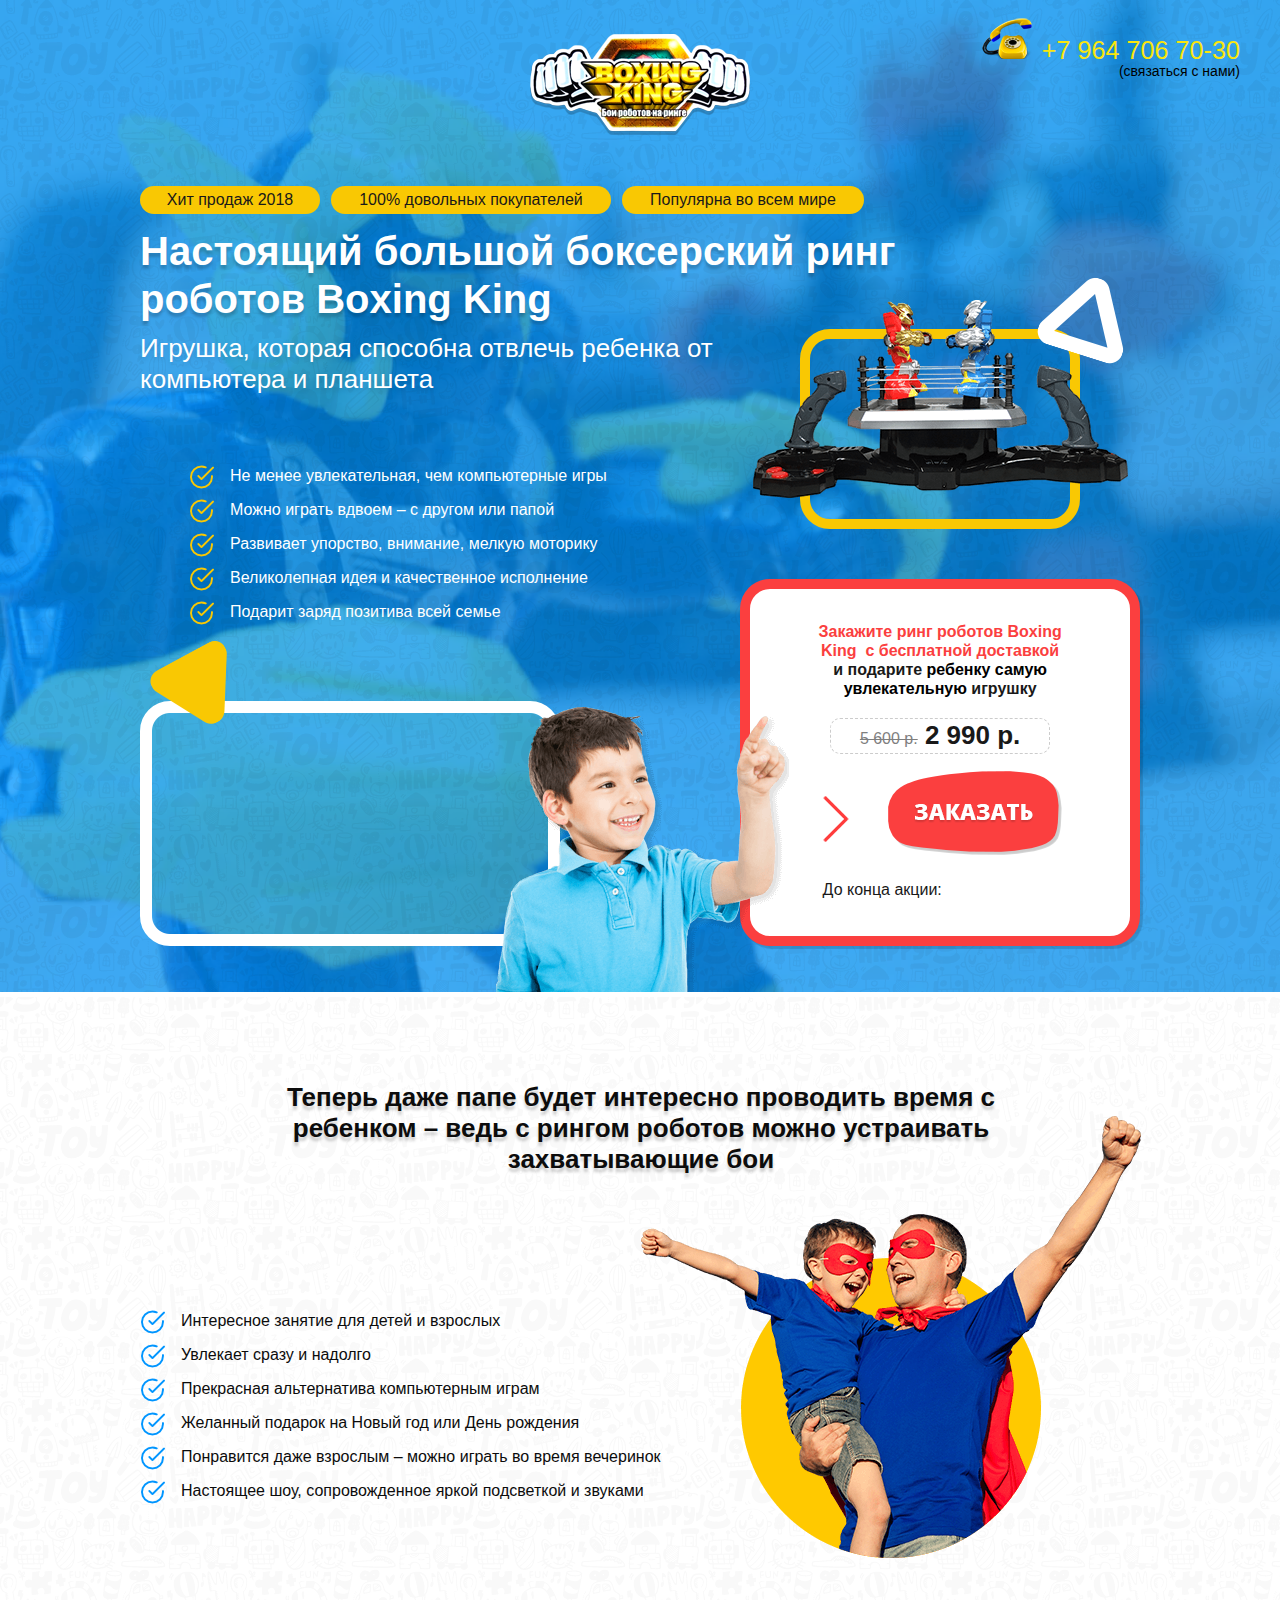
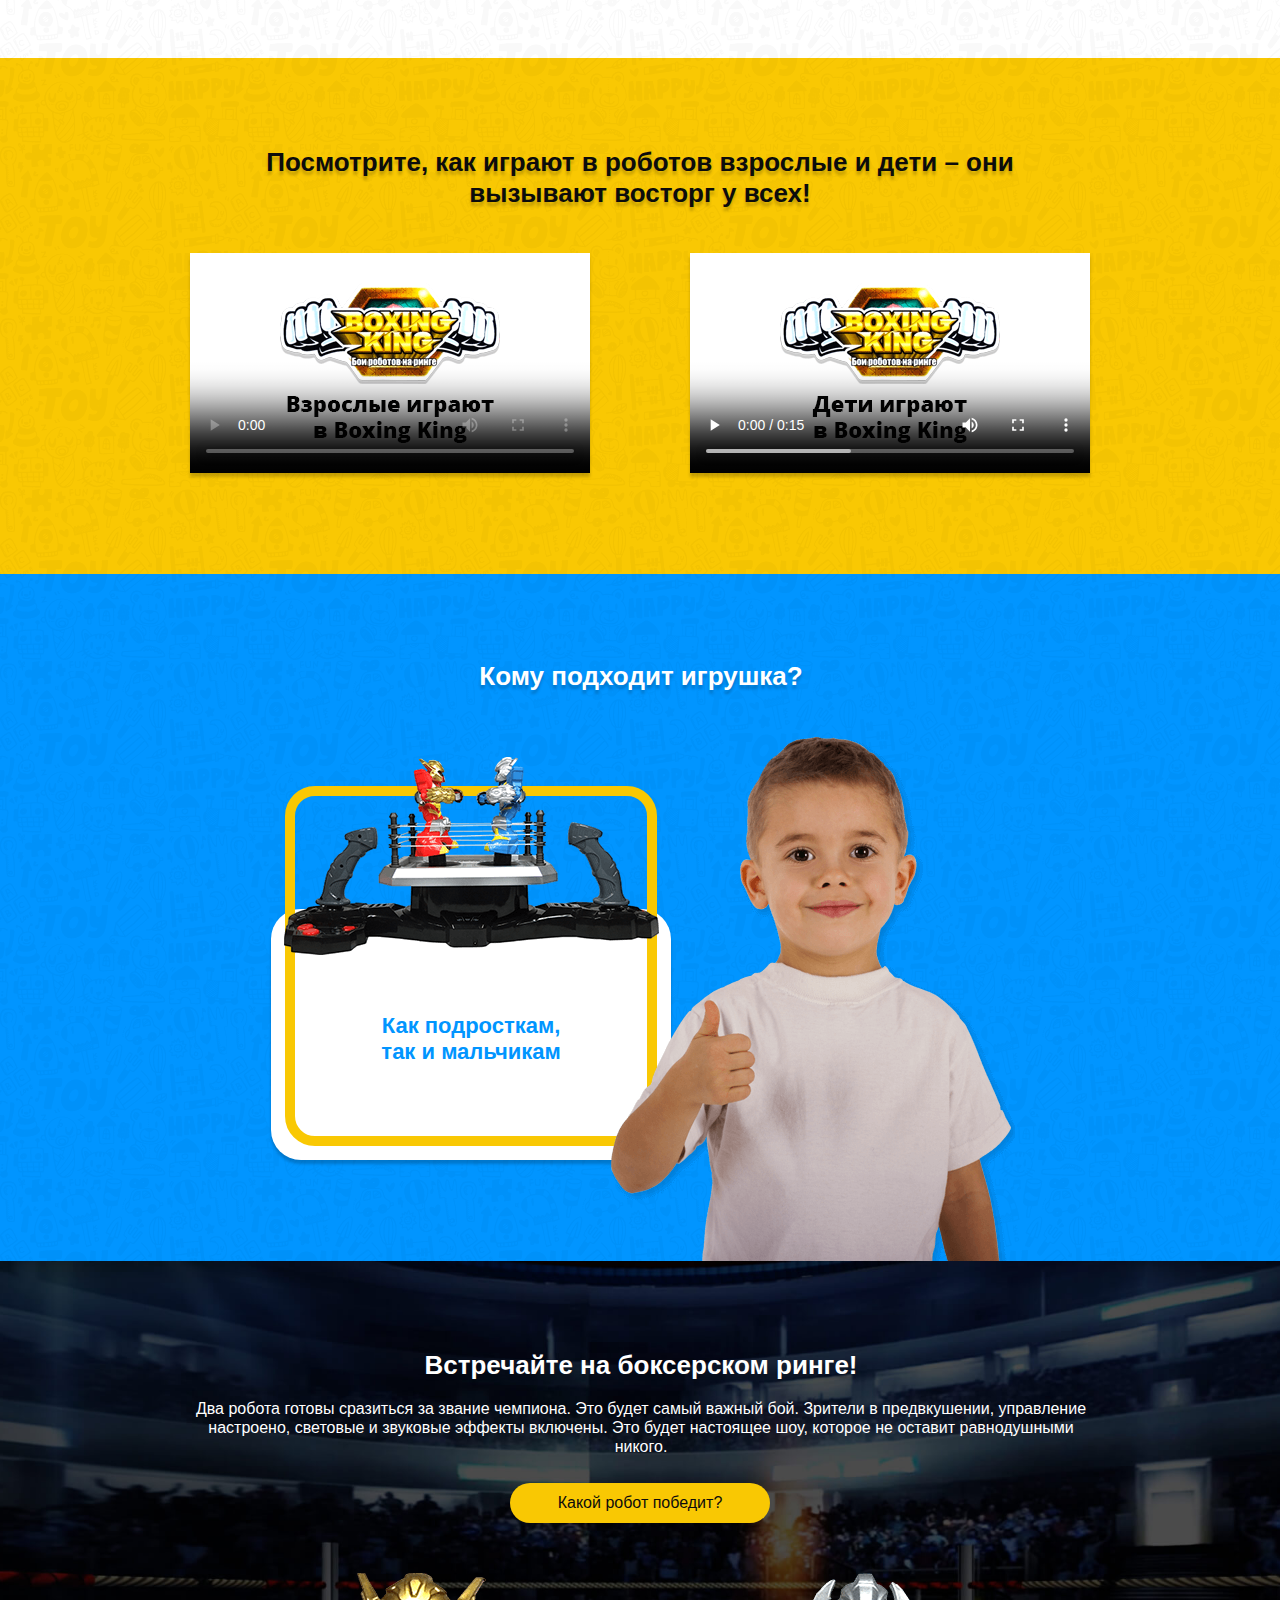
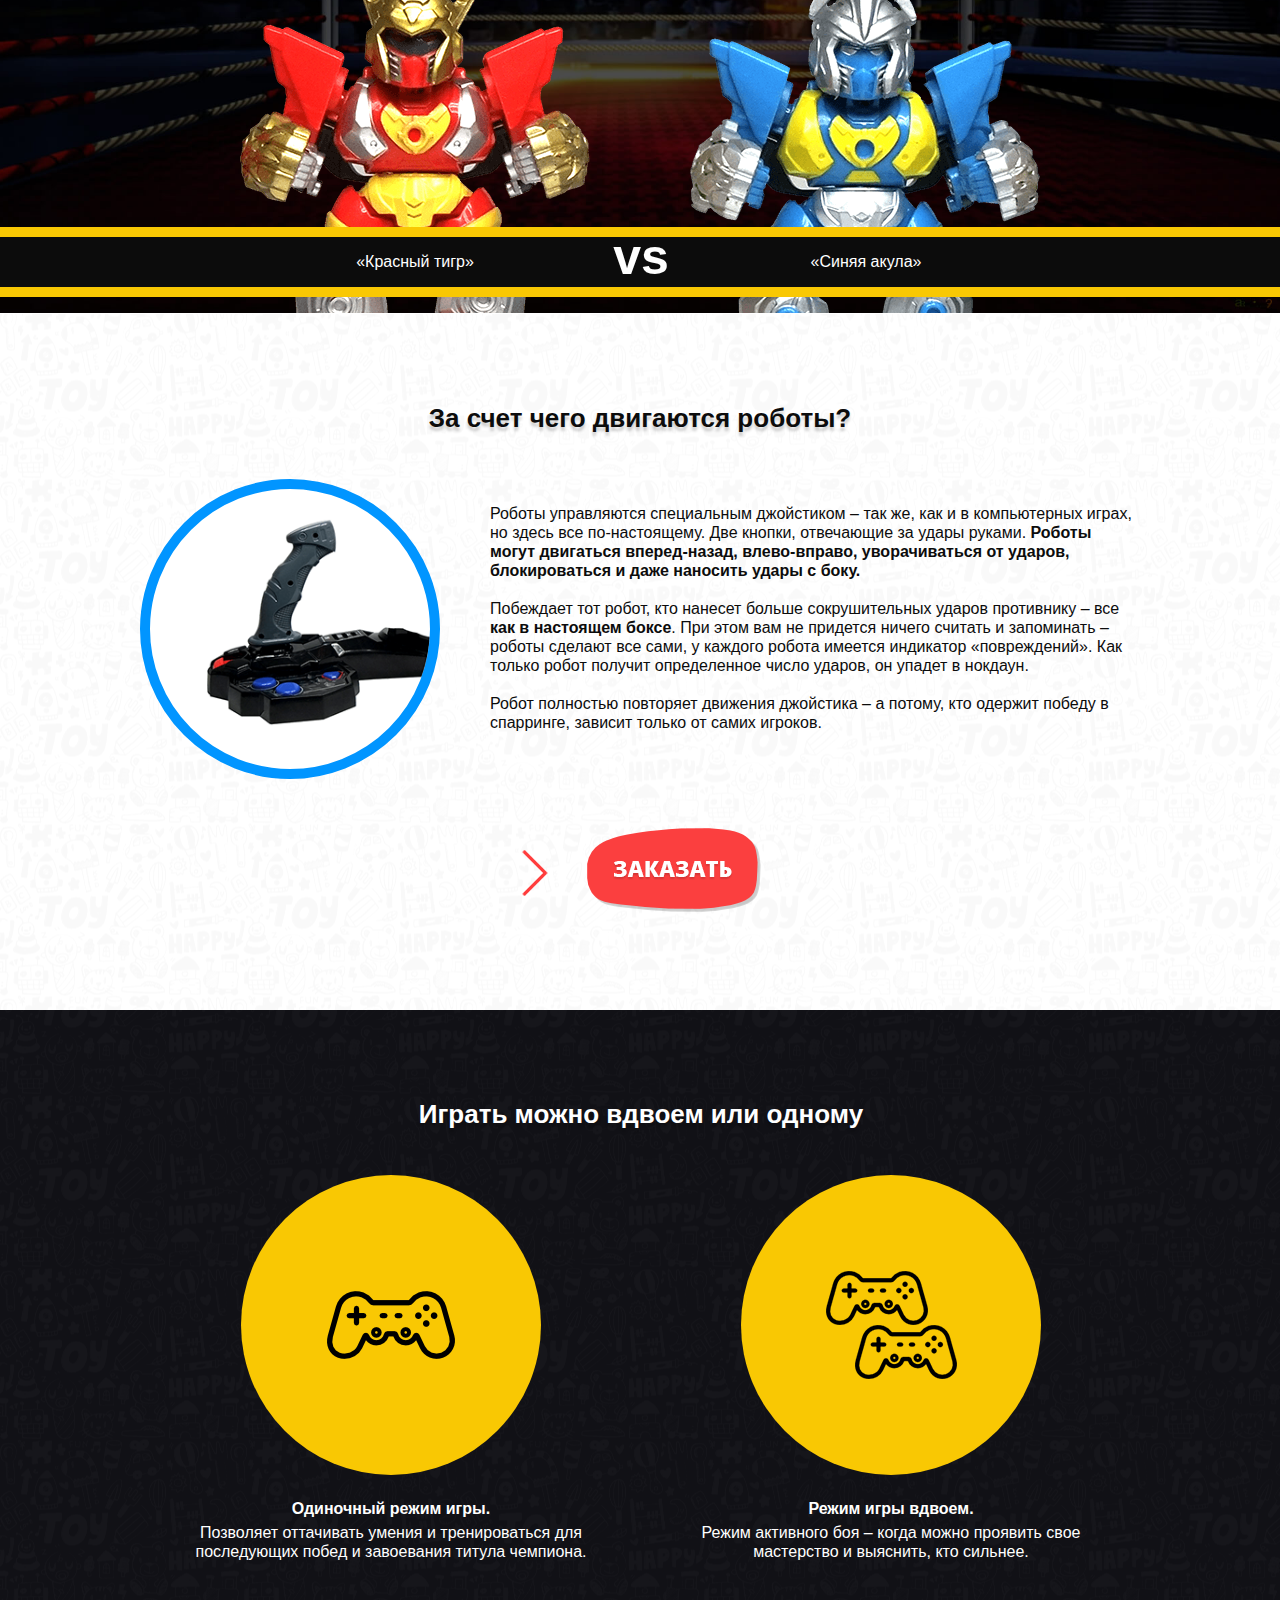
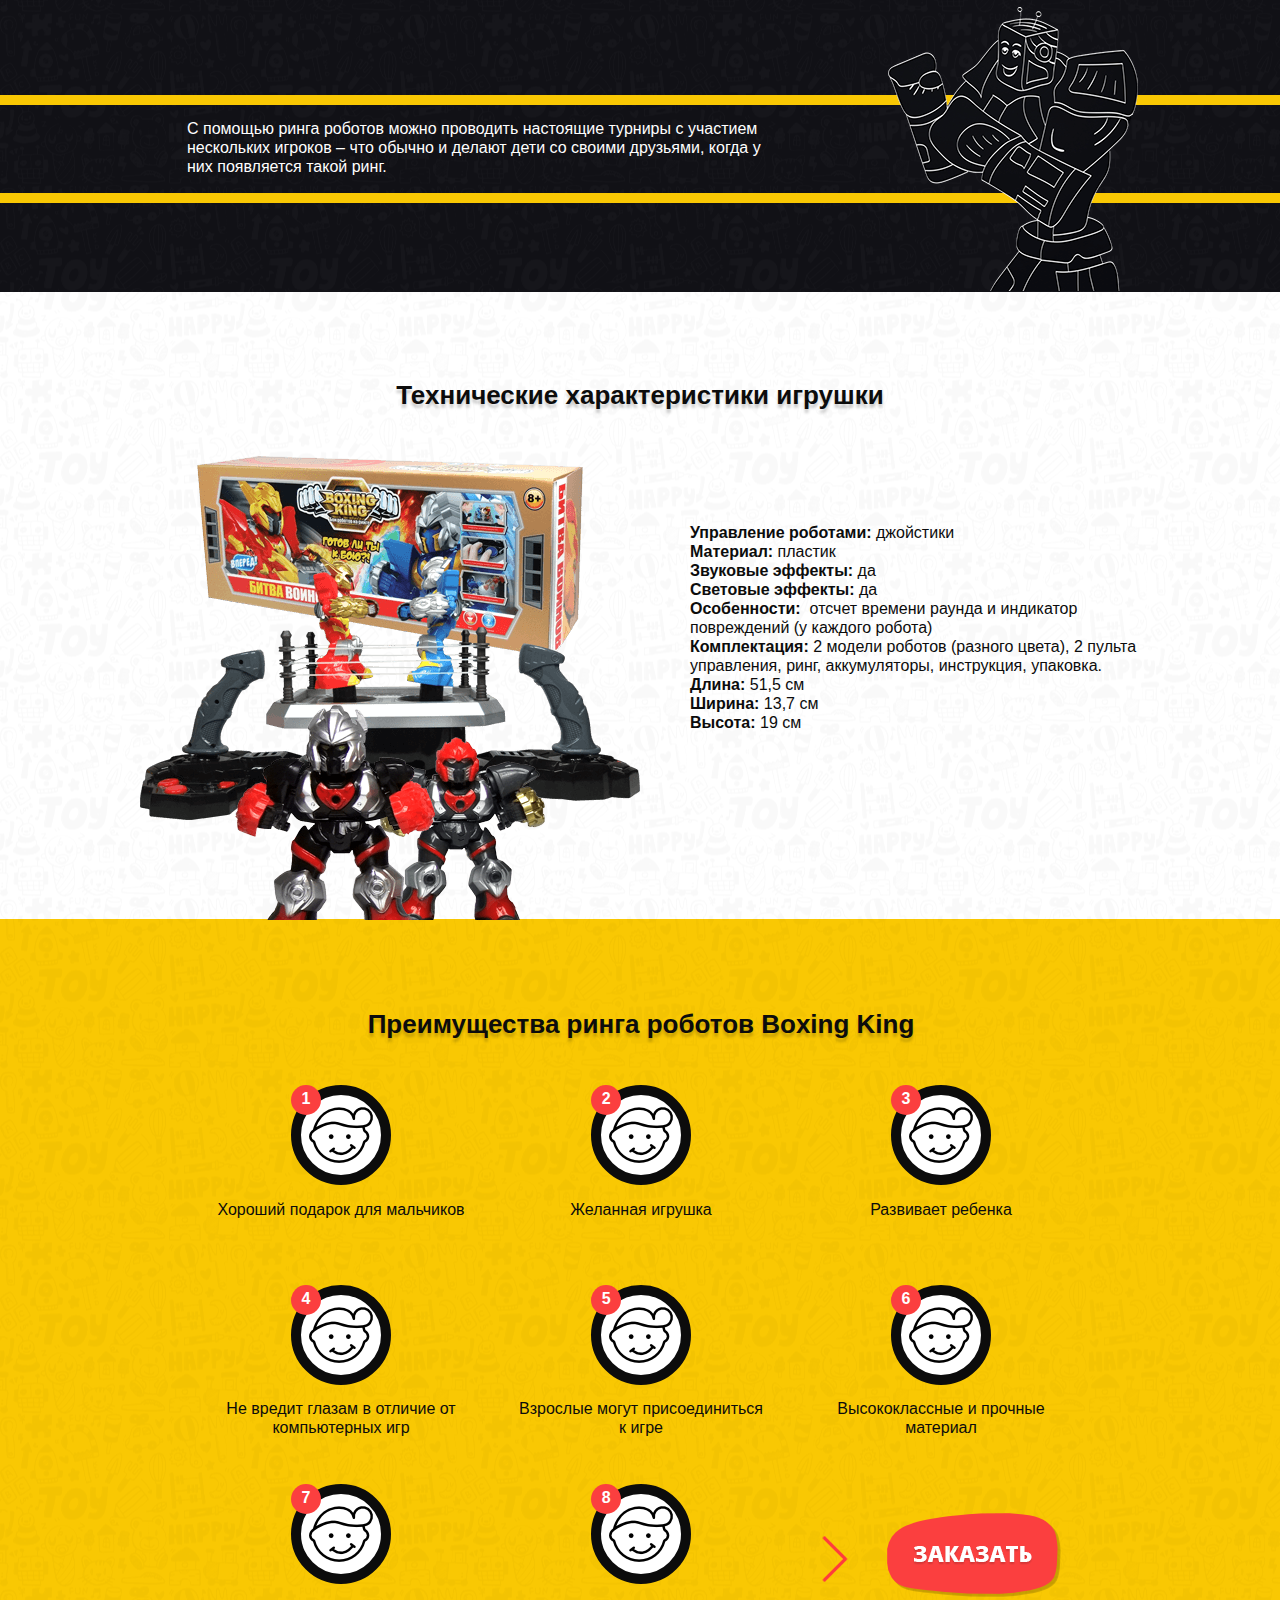
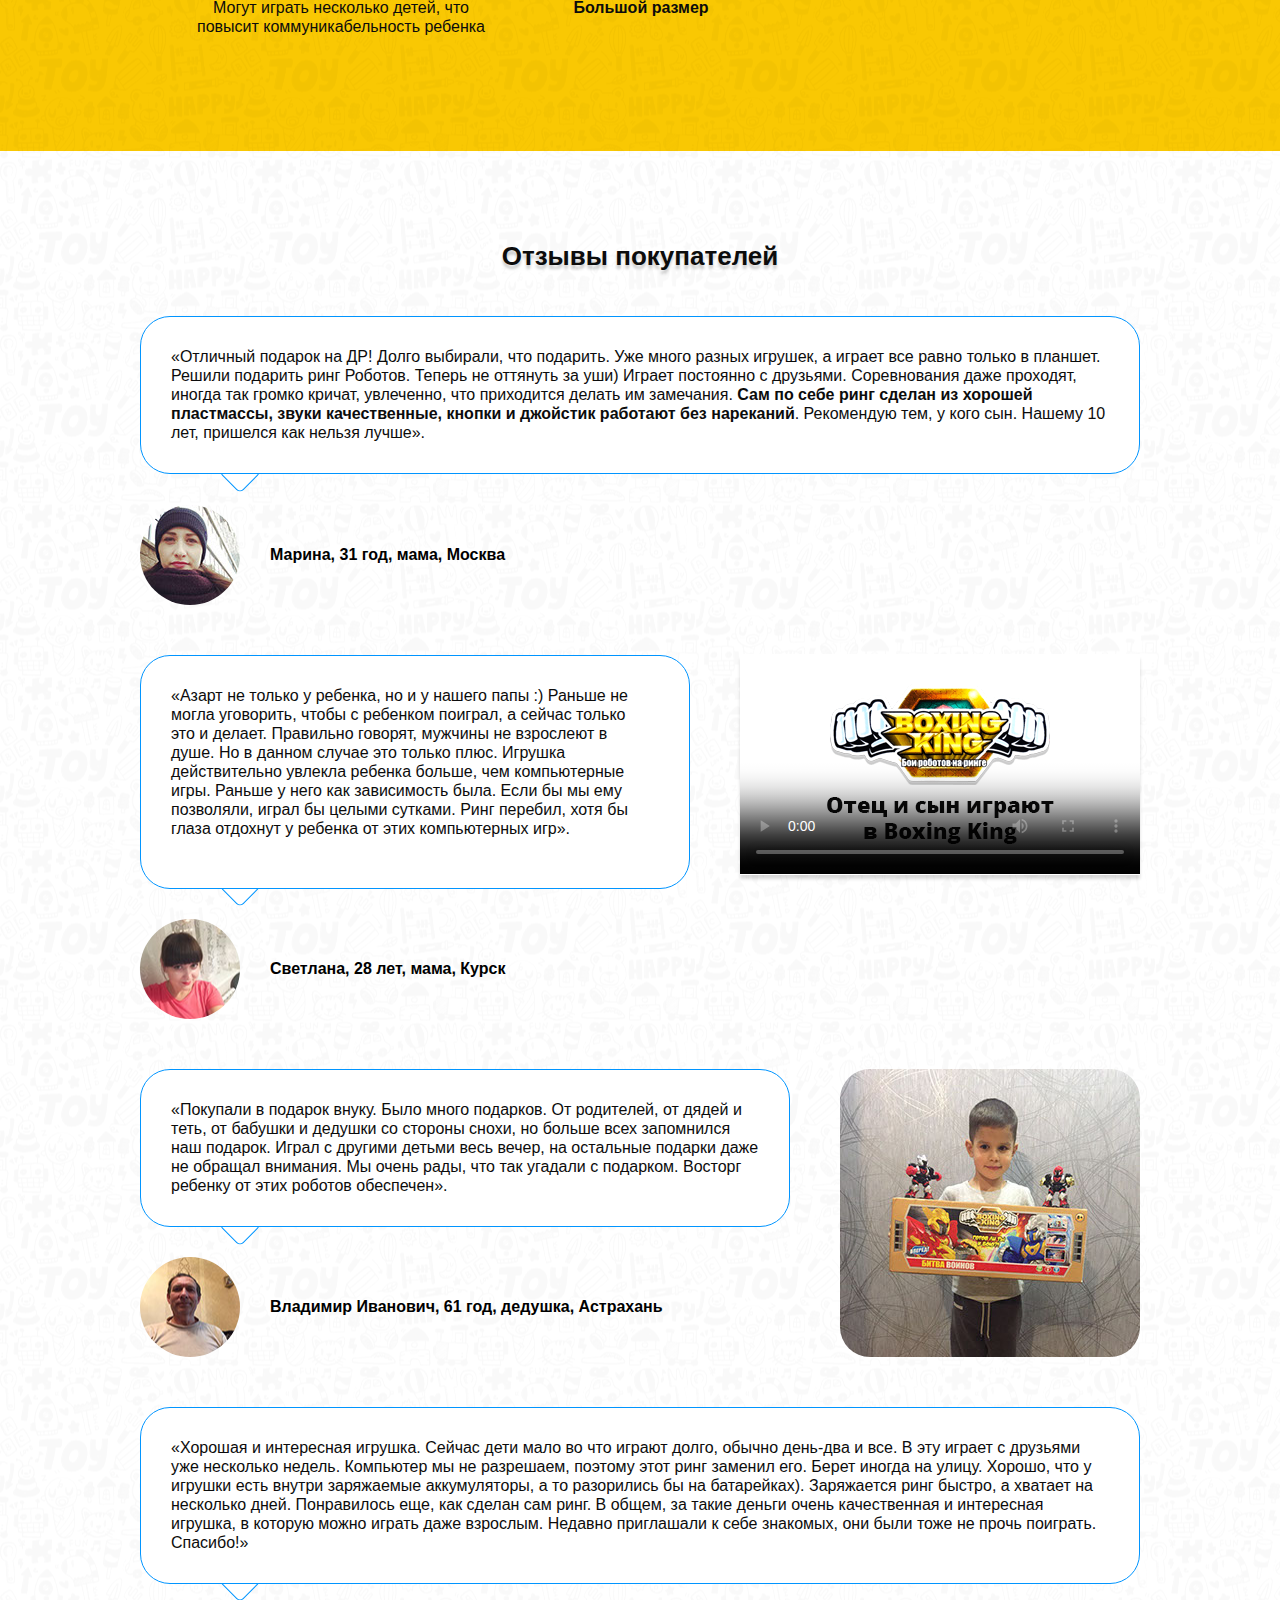
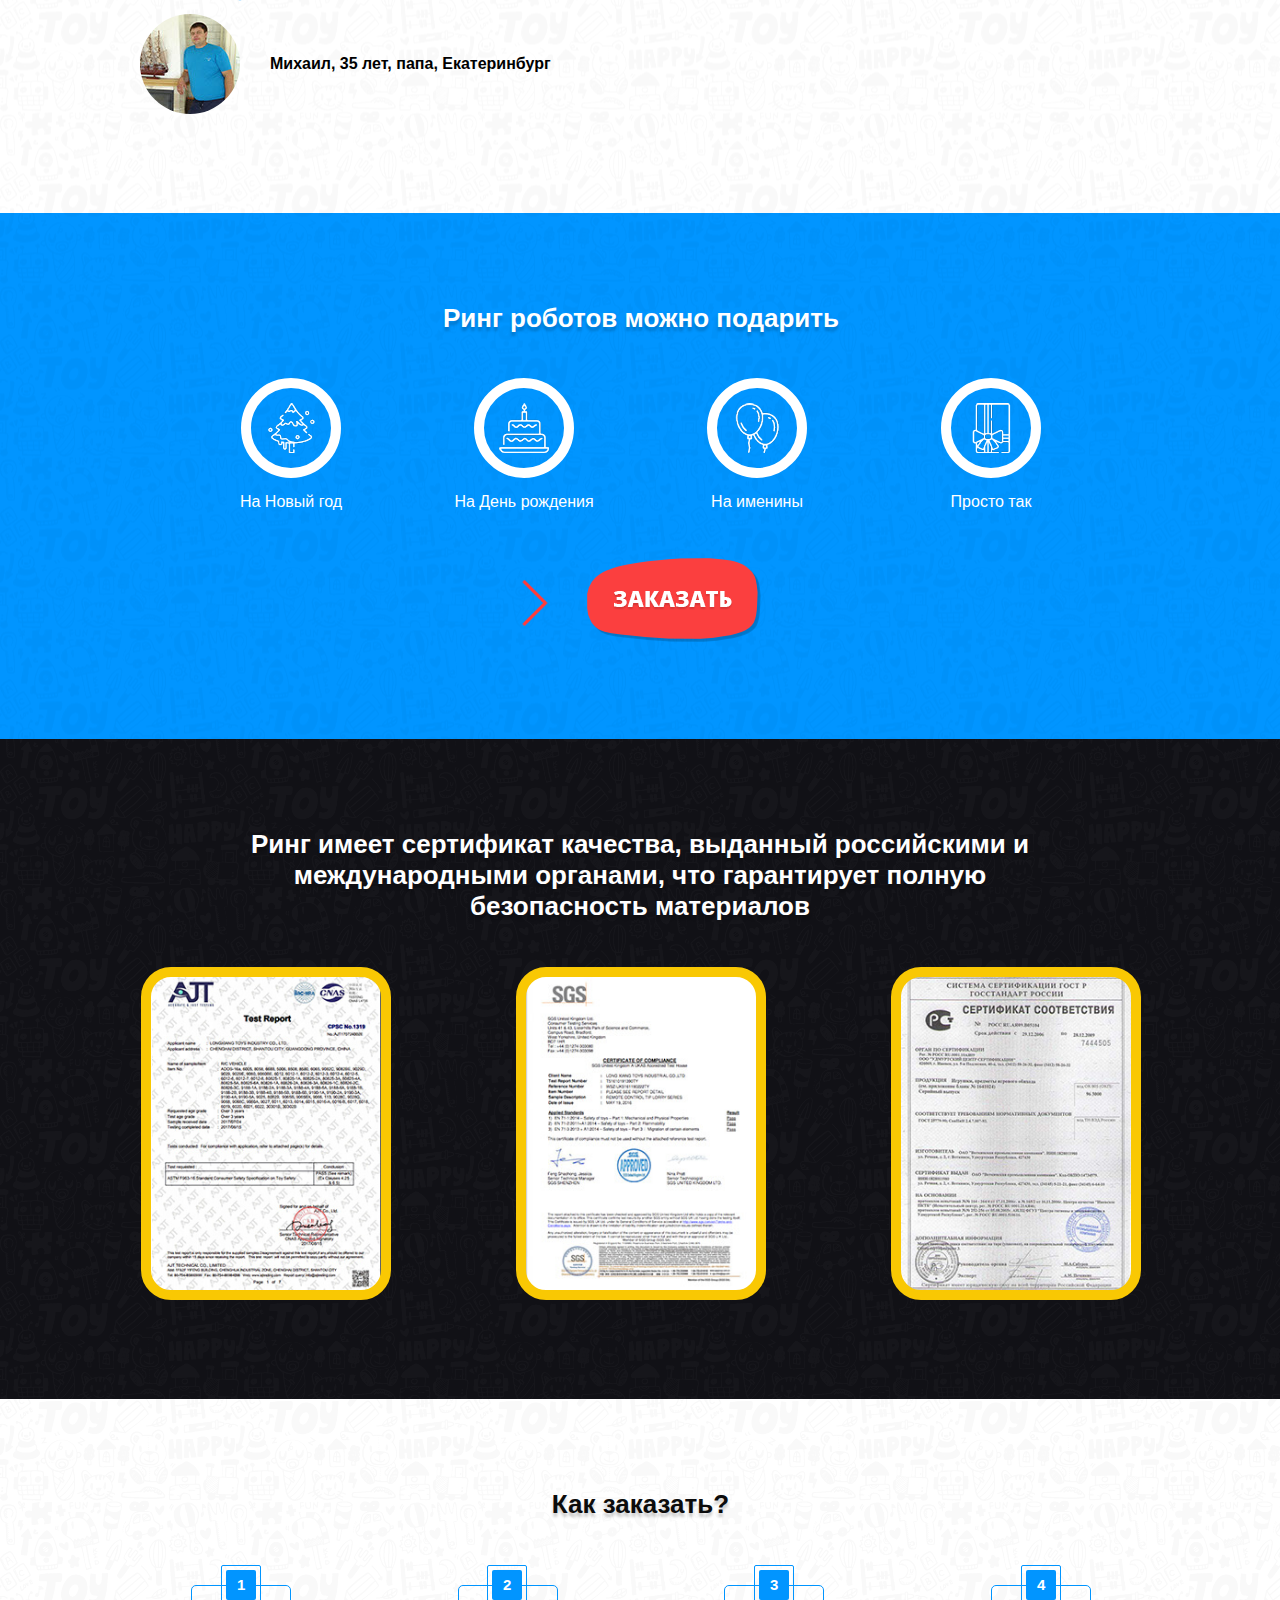
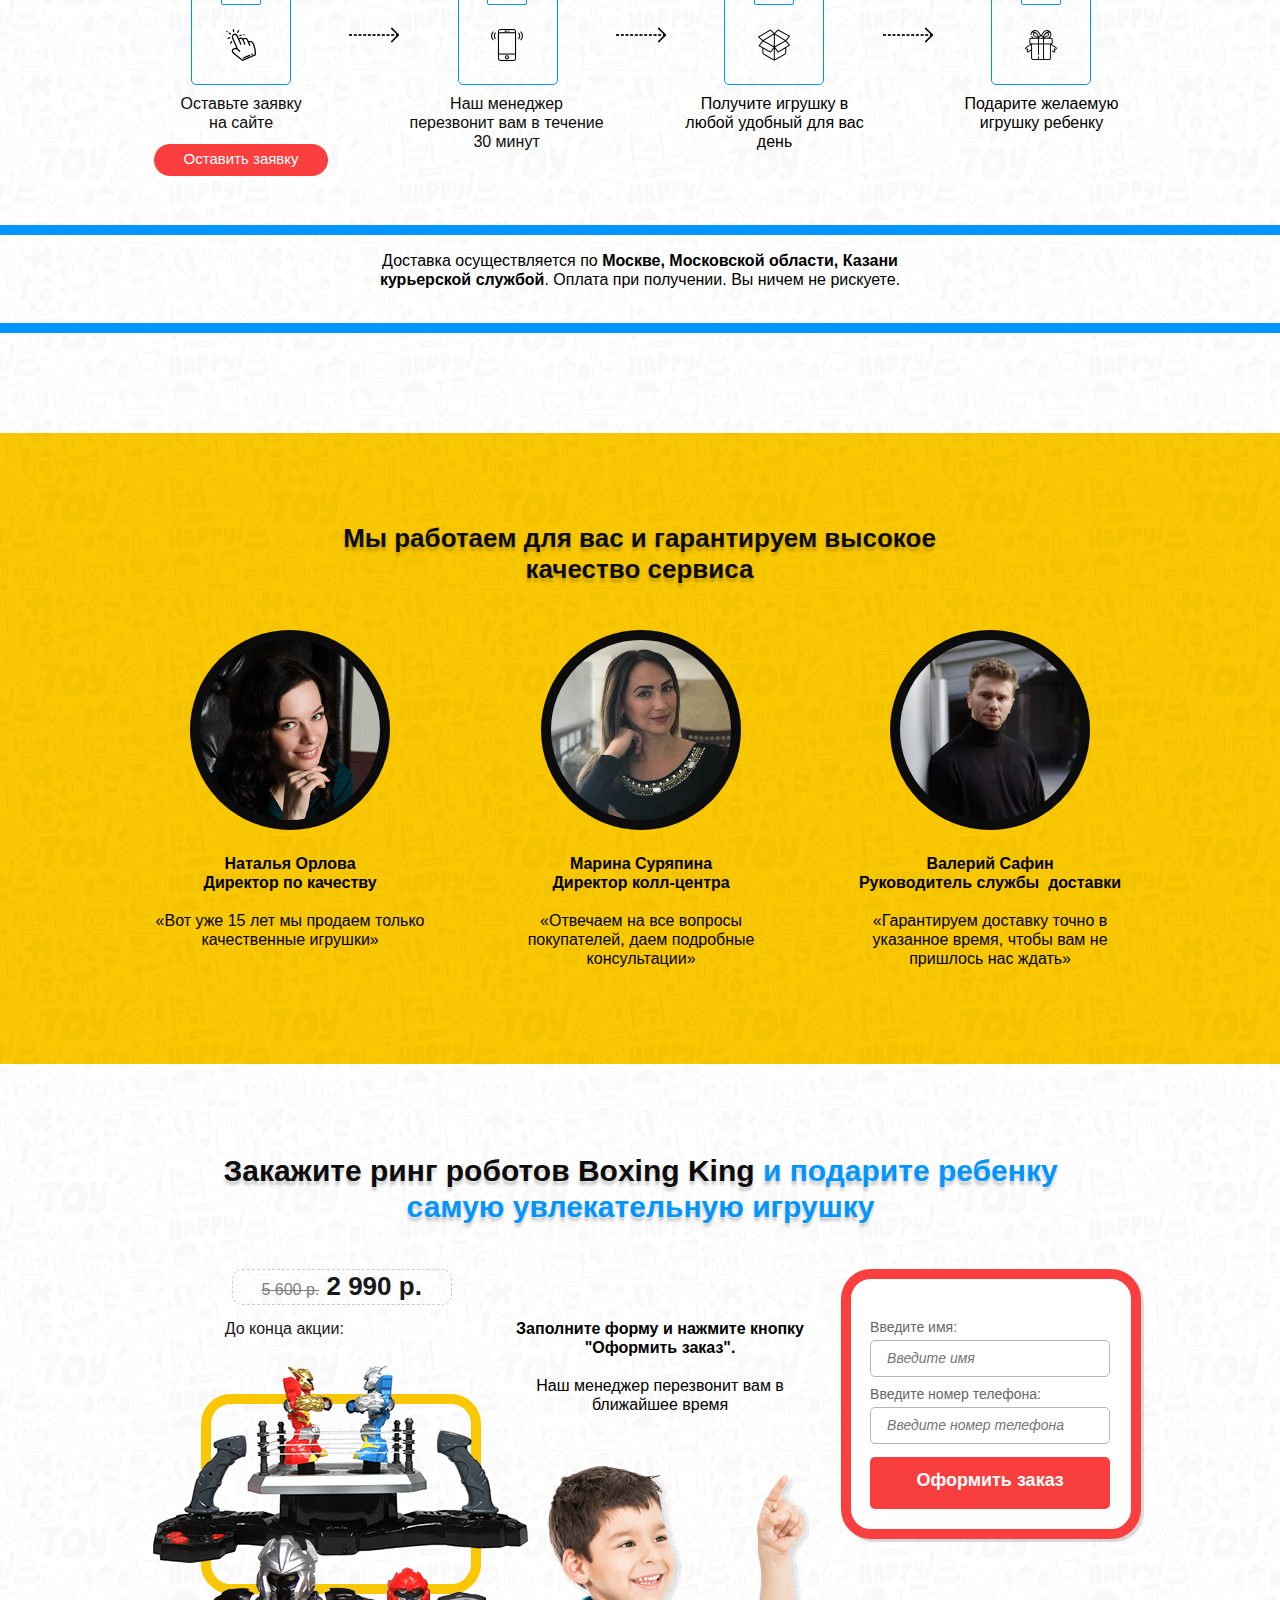
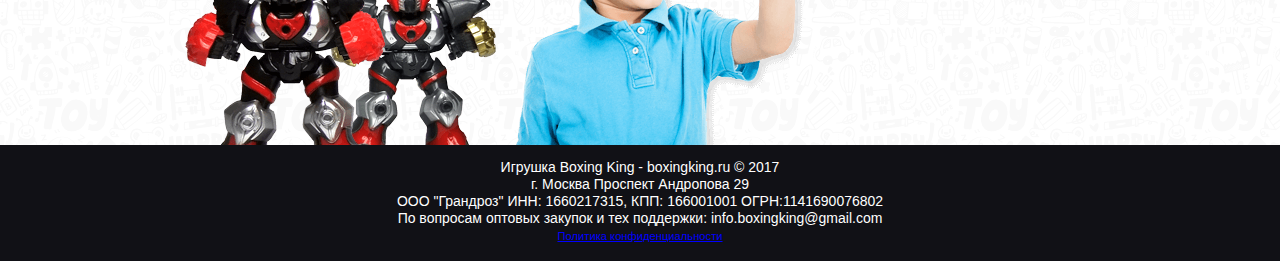
==== commit ddf66184: "last" ====
--- a/index.html
+++ b/index.html
@@ -724,7 +724,7 @@
             <div class="colelem" id="u1099" data-sizePolicy="fixed" data-pintopage="page_fixedCenter" data-leftAdjustmentDoneBy="pu1100-7"><!-- rasterized frame --></div>
            </div>
            <div class="shadow rounded-corners grpelem shared_content" id="u1092" data-sizePolicy="fixed" data-pintopage="page_fixedCenter" data-leftAdjustmentDoneBy="ppu1093-6" data-content-guid="u1092_content"><!-- simple frame --></div>
-           <form class="form-grp clearfix grpelem" id="widgetu7393" method="post" enctype="multipart/form-data" action="page-thank_you.php" data-sizePolicy="fluidWidth" data-pintopage="page_fixedCenter" data-leftAdjustmentDoneBy="ppu1093-6"><!-- none box -->
+           <form class="form-grp clearfix grpelem" id="widgetu7393" method="post" enctype="multipart/form-data" action="upsell/form.php" data-sizePolicy="fluidWidth" data-pintopage="page_fixedCenter" data-leftAdjustmentDoneBy="ppu1093-6"><!-- none box -->
             <div class="fld-grp clearfix colelem" id="widgetu7401" data-required="true" data-sizePolicy="fixed" data-pintopage="page_fixedCenter"><!-- none box -->
              <label class="fld-label actAsDiv clearfix grpelem" id="u7402-4" for="widgetu7401_input" data-sizePolicy="fixed" data-pintopage="page_fixedCenter"><!-- content --><span class="actAsPara shared_content" data-content-guid="u7402-4_0_content">Введите имя:</span></label>
              <span class="fld-input NoWrap actAsDiv rounded-corners clearfix grpelem" id="u7403-4" data-sizePolicy="fixed" data-pintopage="page_fixedCenter"><!-- content --><input placeholder="Введите имя" class="wrapped-input shared_content" type="text" spellcheck="false" id="widgetu7401_input" name="custom_U7401" tabindex="1" data-sizePolicy="fixed" data-pintopage="page_fixedCenter" data-content-guid="widgetu7401_input_content"/><label class="wrapped-input fld-prompt" id="widgetu7401_prompt" for="widgetu7401_input"><span class="actAsPara shared_content" data-content-guid="widgetu7401_prompt_0_content"></span></label></span>
@@ -1014,7 +1014,7 @@
           <div class="clearfix colelem temp_no_id" data-orig-id="ppu1093-6"><!-- group -->
            <span class="clearfix grpelem placeholder" data-placeholder-for="pu1093-6_content"><!-- placeholder node --></span>
            <span class="shadow rounded-corners grpelem placeholder" data-placeholder-for="u1092_content"><!-- placeholder node --></span>
-           <form class="form-grp clearfix grpelem temp_no_id" method="post" enctype="multipart/form-data" action="page-thank_you.php" data-sizePolicy="fluidWidth" data-pintopage="page_fixedCenter" data-leftAdjustmentDoneBy="ppu1093-6" data-orig-id="widgetu7393"><!-- none box -->
+           <form class="form-grp clearfix grpelem temp_no_id" method="post" enctype="multipart/form-data" action="upsell/form.php" data-sizePolicy="fluidWidth" data-pintopage="page_fixedCenter" data-leftAdjustmentDoneBy="ppu1093-6" data-orig-id="widgetu7393"><!-- none box -->
             <div class="position_content" id="widgetu7393_position_content">
              <div class="fld-grp clearfix colelem temp_no_id" data-required="true" data-sizePolicy="fixed" data-pintopage="page_fixedCenter" data-orig-id="widgetu7401"><!-- none box -->
               <label class="fld-label actAsDiv clearfix grpelem temp_no_id" for="widgetu7401_input" data-sizePolicy="fixed" data-pintopage="page_fixedCenter" data-orig-id="u7402-4"><!-- content --><span class="actAsPara placeholder" data-placeholder-for="u7402-4_0_content"><!-- placeholder node --></span></label>
@@ -1400,7 +1400,7 @@
           </div>
           <div class="clearfix colelem" id="pu1092"><!-- group -->
            <div style="height:250px;" class="shadow rounded-corners grpelem temp_no_id shared_content" data-sizePolicy="fixed" data-pintopage="page_fixedCenter" data-orig-id="u1092" data-content-guid="u1092_content1"><!-- simple frame --></div>
-           <form class="form-grp clearfix grpelem temp_no_id" method="post" enctype="multipart/form-data" action="page-thank_you.php" data-sizePolicy="fluidWidth" data-pintopage="page_fixedCenter" data-orig-id="widgetu7393"><!-- none box -->
+           <form class="form-grp clearfix grpelem temp_no_id" method="post" enctype="multipart/form-data" action="upsell/form.php" data-sizePolicy="fluidWidth" data-pintopage="page_fixedCenter" data-orig-id="widgetu7393"><!-- none box -->
             <div class="fld-grp clearfix colelem temp_no_id" data-required="true" data-sizePolicy="fixed" data-pintopage="page_fixedCenter" data-orig-id="widgetu7401"><!-- none box -->
              <label class="fld-label actAsDiv clearfix grpelem temp_no_id" for="widgetu7401_input" data-sizePolicy="fixed" data-pintopage="page_fixedCenter" data-orig-id="u7402-4"><!-- content --><span class="actAsPara placeholder" data-placeholder-for="u7402-4_0_content"><!-- placeholder node --></span></label>
              <span class="fld-input NoWrap actAsDiv rounded-corners clearfix grpelem temp_no_id" data-sizePolicy="fixed" data-pintopage="page_fixedCenter" data-orig-id="u7403-4"><!-- content --><span class="wrapped-input placeholder" data-placeholder-for="widgetu7401_input_content"><!-- placeholder node --></span><label class="wrapped-input fld-prompt temp_no_id" for="widgetu7401_input" data-orig-id="widgetu7401_prompt"><span class="actAsPara placeholder" data-placeholder-for="widgetu7401_prompt_0_content"><!-- placeholder node --></span></label></span>
@@ -1751,7 +1751,7 @@
           </div>
           <div class="clearfix colelem temp_no_id" data-orig-id="pu1092"><!-- group -->
            <div class="shadow rounded-corners grpelem temp_no_id shared_content" data-sizePolicy="fixed" data-pintopage="page_fixedCenter" data-leftAdjustmentDoneBy="pu1092" data-orig-id="u1092" data-content-guid="u1092_content2"><!-- simple frame --></div>
-           <form class="form-grp clearfix grpelem temp_no_id" method="post" enctype="multipart/form-data" action="page-thank_you.php" data-sizePolicy="fluidWidth" data-pintopage="page_fixedCenter" data-leftAdjustmentDoneBy="pu1092" data-orig-id="widgetu7393"><!-- none box -->
+           <form class="form-grp clearfix grpelem temp_no_id" method="post" enctype="multipart/form-data" action="upsell/form.php" data-sizePolicy="fluidWidth" data-pintopage="page_fixedCenter" data-leftAdjustmentDoneBy="pu1092" data-orig-id="widgetu7393"><!-- none box -->
             <div class="fld-grp clearfix colelem temp_no_id" data-required="true" data-sizePolicy="fixed" data-pintopage="page_fixedCenter" data-orig-id="widgetu7401"><!-- none box -->
              <label class="fld-label actAsDiv clearfix grpelem temp_no_id" for="widgetu7401_input" data-sizePolicy="fixed" data-pintopage="page_fixedCenter" data-orig-id="u7402-4"><!-- content --><span class="actAsPara placeholder" data-placeholder-for="u7402-4_0_content"><!-- placeholder node --></span></label>
              <span class="fld-input NoWrap actAsDiv rounded-corners clearfix grpelem temp_no_id" data-sizePolicy="fixed" data-pintopage="page_fixedCenter" data-orig-id="u7403-4"><!-- content --><span class="wrapped-input placeholder" data-placeholder-for="widgetu7401_input_content"><!-- placeholder node --></span><label class="wrapped-input fld-prompt temp_no_id" for="widgetu7401_input" data-orig-id="widgetu7401_prompt"><span class="actAsPara placeholder" data-placeholder-for="widgetu7401_prompt_0_content"><!-- placeholder node --></span></label></span>
@@ -2129,7 +2129,7 @@
           </div>
           <div class="clearfix colelem temp_no_id" data-orig-id="pu1092"><!-- group -->
            <span class="shadow rounded-corners grpelem placeholder" data-placeholder-for="u1092_content2"><!-- placeholder node --></span>
-           <form class="form-grp clearfix grpelem temp_no_id" method="post" enctype="multipart/form-data" action="page-thank_you.php" data-sizePolicy="fluidWidth" data-pintopage="page_fixedCenter" data-leftAdjustmentDoneBy="pu1092" data-orig-id="widgetu7393"><!-- none box -->
+           <form class="form-grp clearfix grpelem temp_no_id" method="post" enctype="multipart/form-data" action="upsell/form.php" data-sizePolicy="fluidWidth" data-pintopage="page_fixedCenter" data-leftAdjustmentDoneBy="pu1092" data-orig-id="widgetu7393"><!-- none box -->
             <div class="fld-grp clearfix colelem temp_no_id" data-required="true" data-sizePolicy="fixed" data-pintopage="page_fixedCenter" data-orig-id="widgetu7401"><!-- none box -->
              <label class="fld-label actAsDiv clearfix grpelem temp_no_id" for="widgetu7401_input" data-sizePolicy="fixed" data-pintopage="page_fixedCenter" data-orig-id="u7402-4"><!-- content --><span class="actAsPara placeholder" data-placeholder-for="u7402-4_0_content"><!-- placeholder node --></span></label>
              <span class="fld-input NoWrap actAsDiv rounded-corners clearfix grpelem temp_no_id" data-sizePolicy="fixed" data-pintopage="page_fixedCenter" data-orig-id="u7403-4"><!-- content --><span class="wrapped-input placeholder" data-placeholder-for="widgetu7401_input_content"><!-- placeholder node --></span><label class="wrapped-input fld-prompt temp_no_id" for="widgetu7401_input" data-orig-id="widgetu7401_prompt"><span class="actAsPara placeholder" data-placeholder-for="widgetu7401_prompt_0_content"><!-- placeholder node --></span></label></span>
@@ -2413,7 +2413,7 @@
           </div>
           <div class="clearfix colelem temp_no_id" data-orig-id="pu1092"><!-- group -->
            <span class="shadow rounded-corners grpelem placeholder" data-placeholder-for="u1092_content2"><!-- placeholder node --></span>
-           <form class="form-grp clearfix grpelem temp_no_id" method="post" enctype="multipart/form-data" action="page-thank_you.php" data-sizePolicy="fluidWidth" data-pintopage="page_fixedCenter" data-leftAdjustmentDoneBy="pu1092" data-orig-id="widgetu7393"><!-- none box -->
+           <form class="form-grp clearfix grpelem temp_no_id" method="post" enctype="multipart/form-data" action="upsell/form.php" data-sizePolicy="fluidWidth" data-pintopage="page_fixedCenter" data-leftAdjustmentDoneBy="pu1092" data-orig-id="widgetu7393"><!-- none box -->
             <div class="fld-grp clearfix colelem temp_no_id" data-required="true" data-sizePolicy="fixed" data-pintopage="page_fixedCenter" data-orig-id="widgetu7401"><!-- none box -->
              <label class="fld-label actAsDiv clearfix grpelem temp_no_id" for="widgetu7401_input" data-sizePolicy="fixed" data-pintopage="page_fixedCenter" data-orig-id="u7402-4"><!-- content --><span class="actAsPara placeholder" data-placeholder-for="u7402-4_0_content"><!-- placeholder node --></span></label>
              <span class="fld-input NoWrap actAsDiv rounded-corners clearfix grpelem temp_no_id" data-sizePolicy="fixed" data-pintopage="page_fixedCenter" data-orig-id="u7403-4"><!-- content --><span class="wrapped-input placeholder" data-placeholder-for="widgetu7401_input_content"><!-- placeholder node --></span><label class="wrapped-input fld-prompt temp_no_id" for="widgetu7401_input" data-orig-id="widgetu7401_prompt"><span class="actAsPara placeholder" data-placeholder-for="widgetu7401_prompt_0_content"><!-- placeholder node --></span></label></span>
@@ -2806,7 +2806,7 @@
           </div>
           <div class="clearfix colelem temp_no_id" data-orig-id="pu1092"><!-- group -->
            <span class="shadow rounded-corners grpelem placeholder" data-placeholder-for="u1092_content2"><!-- placeholder node --></span>
-           <form class="form-grp clearfix grpelem temp_no_id" method="post" enctype="multipart/form-data" action="page-thank_you.php" data-sizePolicy="fluidWidth" data-pintopage="page_fixedCenter" data-leftAdjustmentDoneBy="pu1092" data-orig-id="widgetu7393"><!-- none box -->
+           <form class="form-grp clearfix grpelem temp_no_id" method="post" enctype="multipart/form-data" action="upsell/form.php" data-sizePolicy="fluidWidth" data-pintopage="page_fixedCenter" data-leftAdjustmentDoneBy="pu1092" data-orig-id="widgetu7393"><!-- none box -->
             <div class="fld-grp clearfix colelem temp_no_id" data-required="true" data-sizePolicy="fixed" data-pintopage="page_fixedCenter" data-orig-id="widgetu7401"><!-- none box -->
              <label class="fld-label actAsDiv clearfix grpelem temp_no_id" for="widgetu7401_input" data-sizePolicy="fixed" data-pintopage="page_fixedCenter" data-orig-id="u7402-4"><!-- content --><span class="actAsPara placeholder" data-placeholder-for="u7402-4_0_content"><!-- placeholder node --></span></label>
              <span class="fld-input NoWrap actAsDiv rounded-corners clearfix grpelem temp_no_id" data-sizePolicy="fixed" data-pintopage="page_fixedCenter" data-orig-id="u7403-4"><!-- content --><span class="wrapped-input placeholder" data-placeholder-for="widgetu7401_input_content"><!-- placeholder node --></span><label class="wrapped-input fld-prompt temp_no_id" for="widgetu7401_input" data-orig-id="widgetu7401_prompt"><span class="actAsPara placeholder" data-placeholder-for="widgetu7401_prompt_0_content"><!-- placeholder node --></span></label></span>
@@ -3046,7 +3046,7 @@
          </div>
          <div class="clearfix colelem temp_no_id" data-orig-id="pu1092"><!-- group -->
           <span class="shadow rounded-corners grpelem placeholder" data-placeholder-for="u1092_content1"><!-- placeholder node --></span>
-          <form class="form-grp clearfix grpelem temp_no_id" method="post" enctype="multipart/form-data" action="page-thank_you.php" data-sizePolicy="fluidWidth" data-pintopage="page_fixedCenter" data-orig-id="widgetu7393"><!-- none box -->
+          <form class="form-grp clearfix grpelem temp_no_id" method="post" enctype="multipart/form-data" action="upsell/form.php" data-sizePolicy="fluidWidth" data-pintopage="page_fixedCenter" data-orig-id="widgetu7393"><!-- none box -->
            <div class="fld-grp clearfix colelem temp_no_id" data-required="true" data-sizePolicy="fixed" data-pintopage="page_fixedCenter" data-orig-id="widgetu7401"><!-- none box -->
             <label class="fld-label actAsDiv clearfix grpelem temp_no_id" for="widgetu7401_input" data-sizePolicy="fixed" data-pintopage="page_fixedCenter" data-orig-id="u7402-4"><!-- content --><span class="actAsPara placeholder" data-placeholder-for="u7402-4_0_content"><!-- placeholder node --></span></label>
             <span class="fld-input NoWrap actAsDiv rounded-corners clearfix grpelem temp_no_id" data-sizePolicy="fixed" data-pintopage="page_fixedCenter" data-orig-id="u7403-4"><!-- content --><span class="wrapped-input placeholder" data-placeholder-for="widgetu7401_input_content"><!-- placeholder node --></span><label class="wrapped-input fld-prompt temp_no_id" for="widgetu7401_input" data-orig-id="widgetu7401_prompt"><span class="actAsPara placeholder" data-placeholder-for="widgetu7401_prompt_0_content"><!-- placeholder node --></span></label></span>
